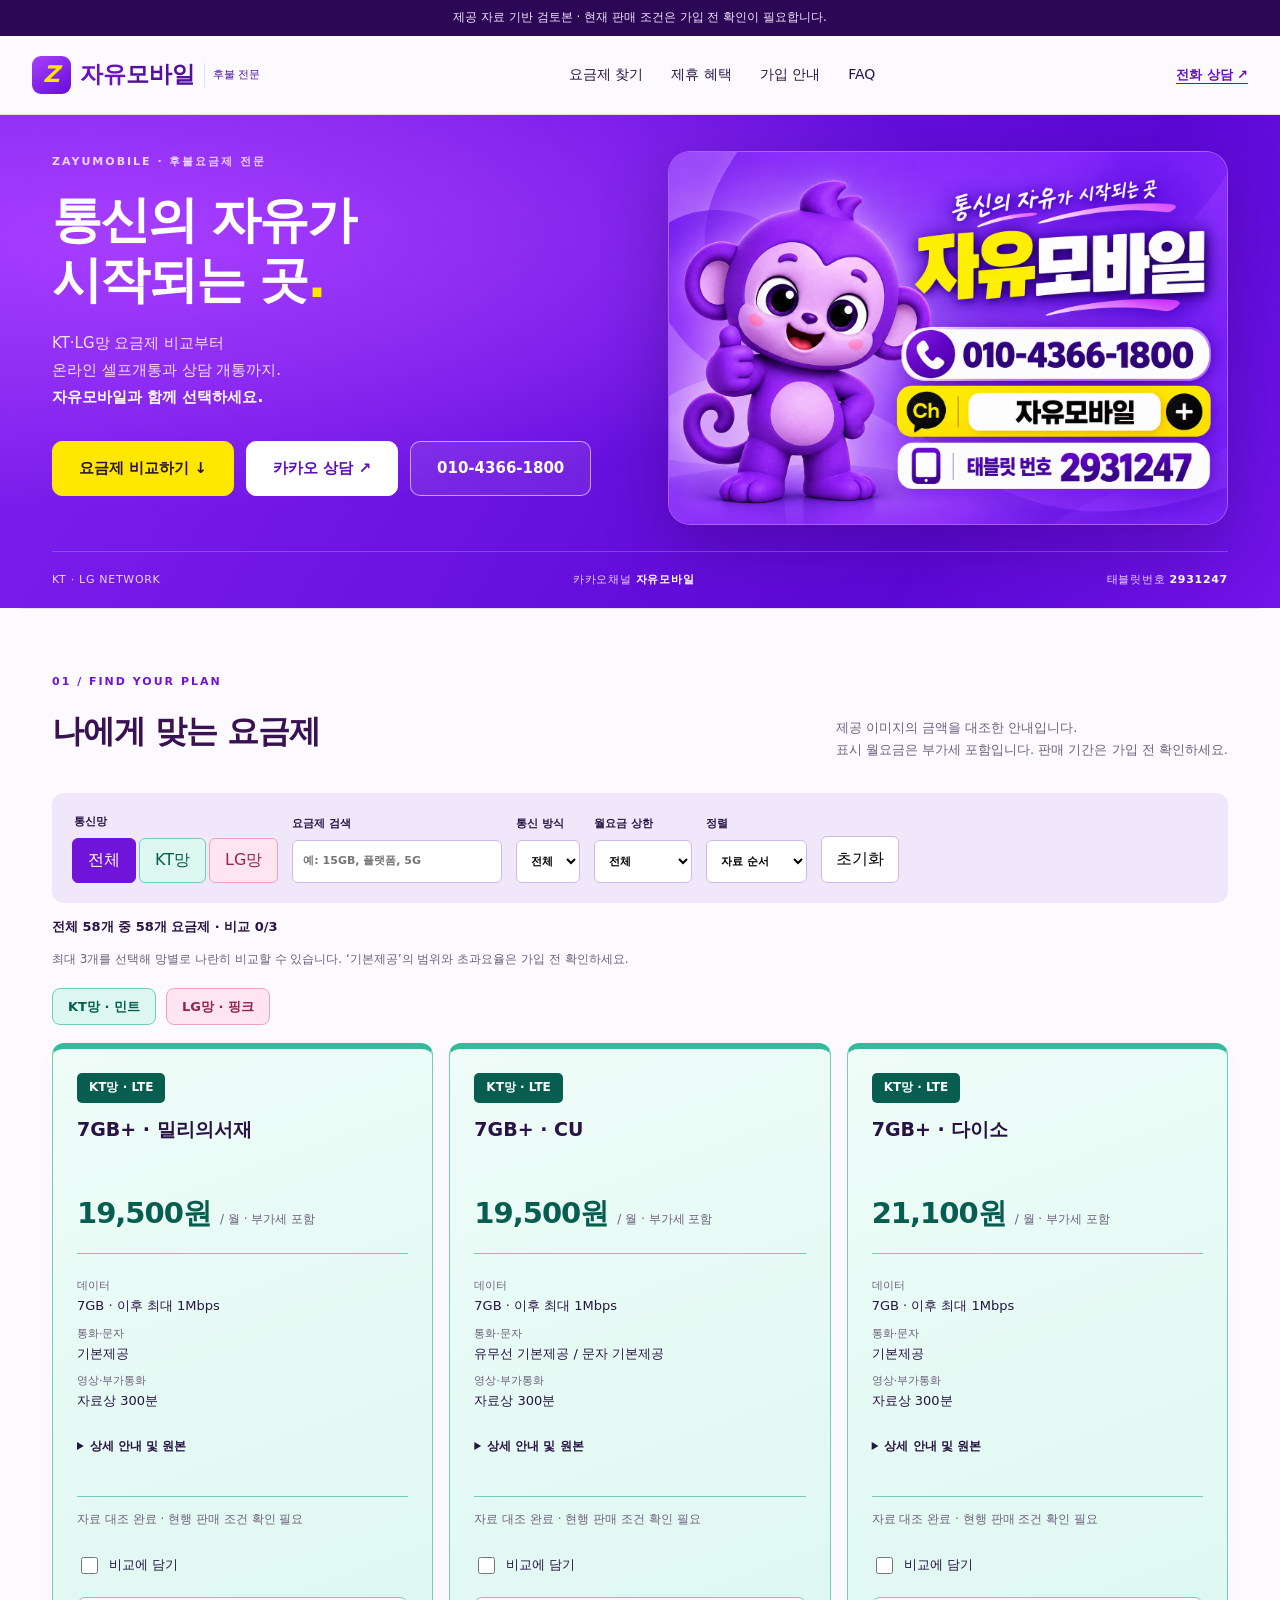
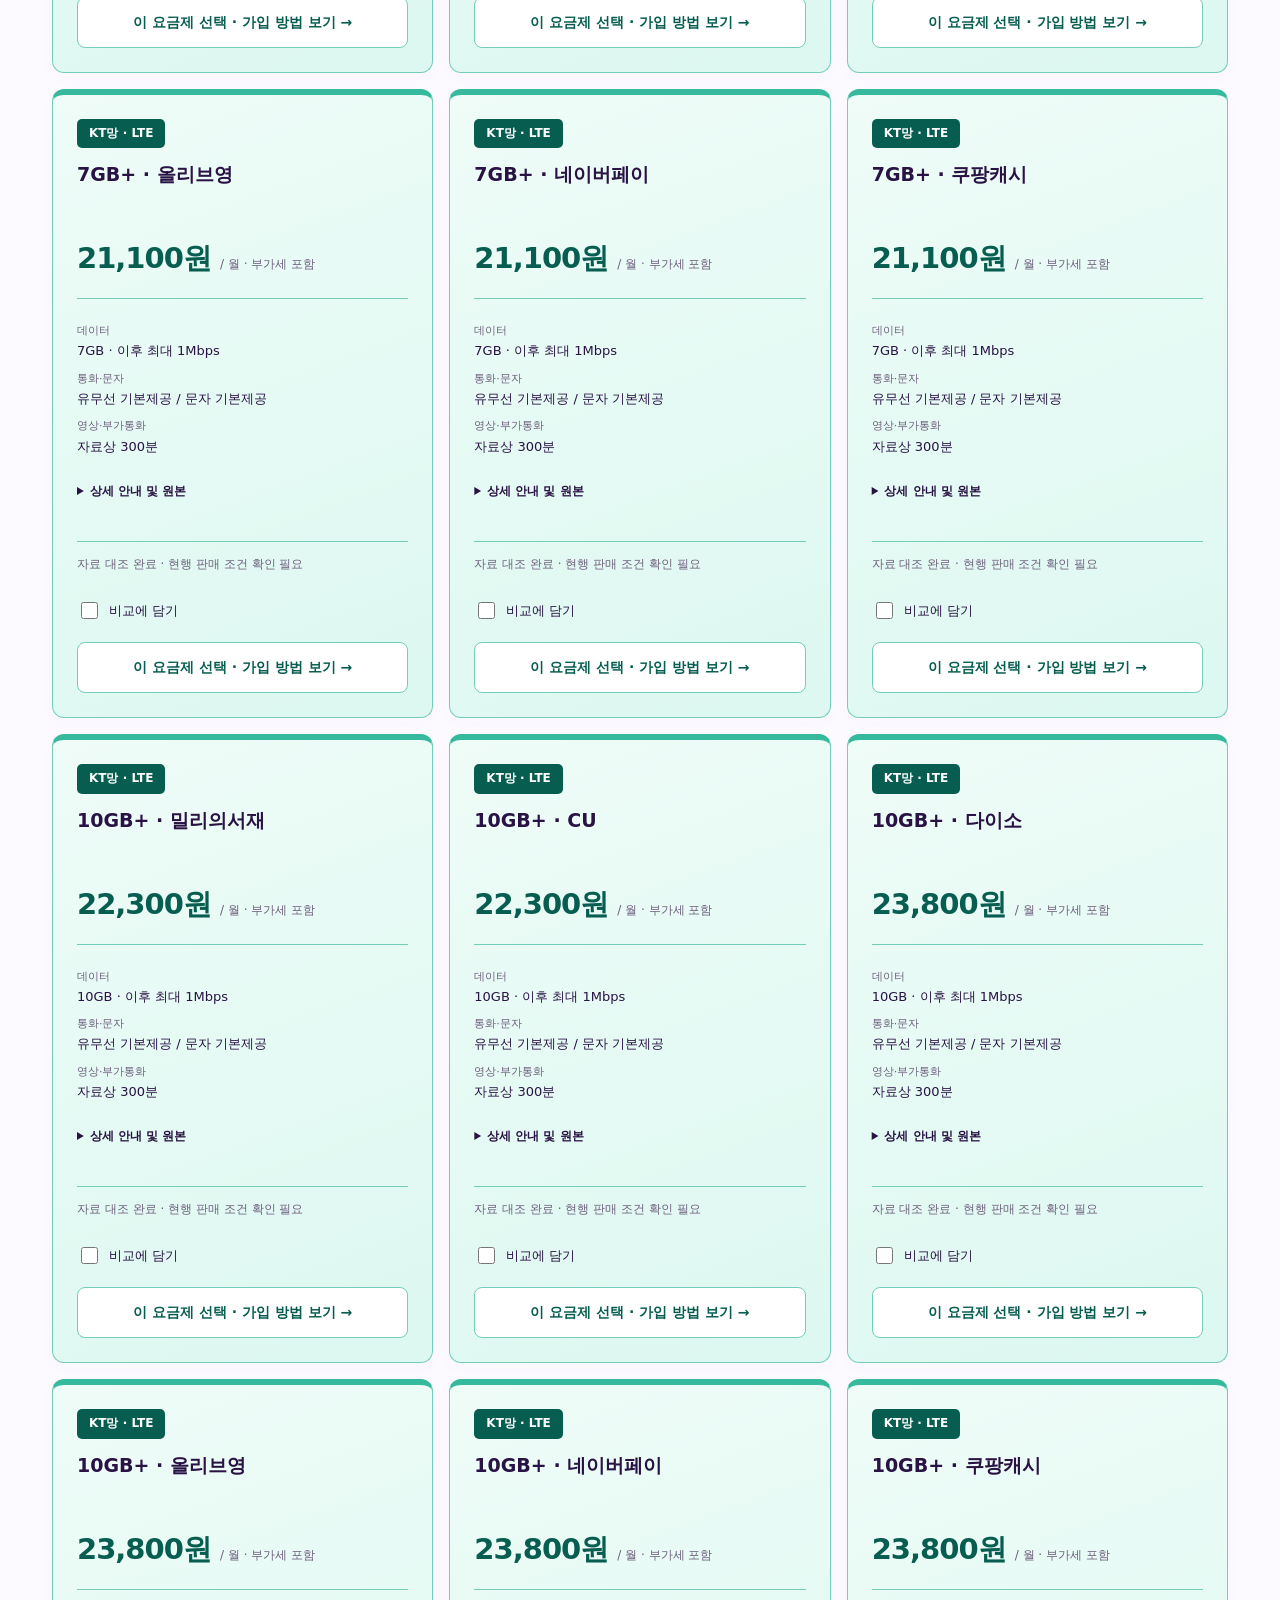
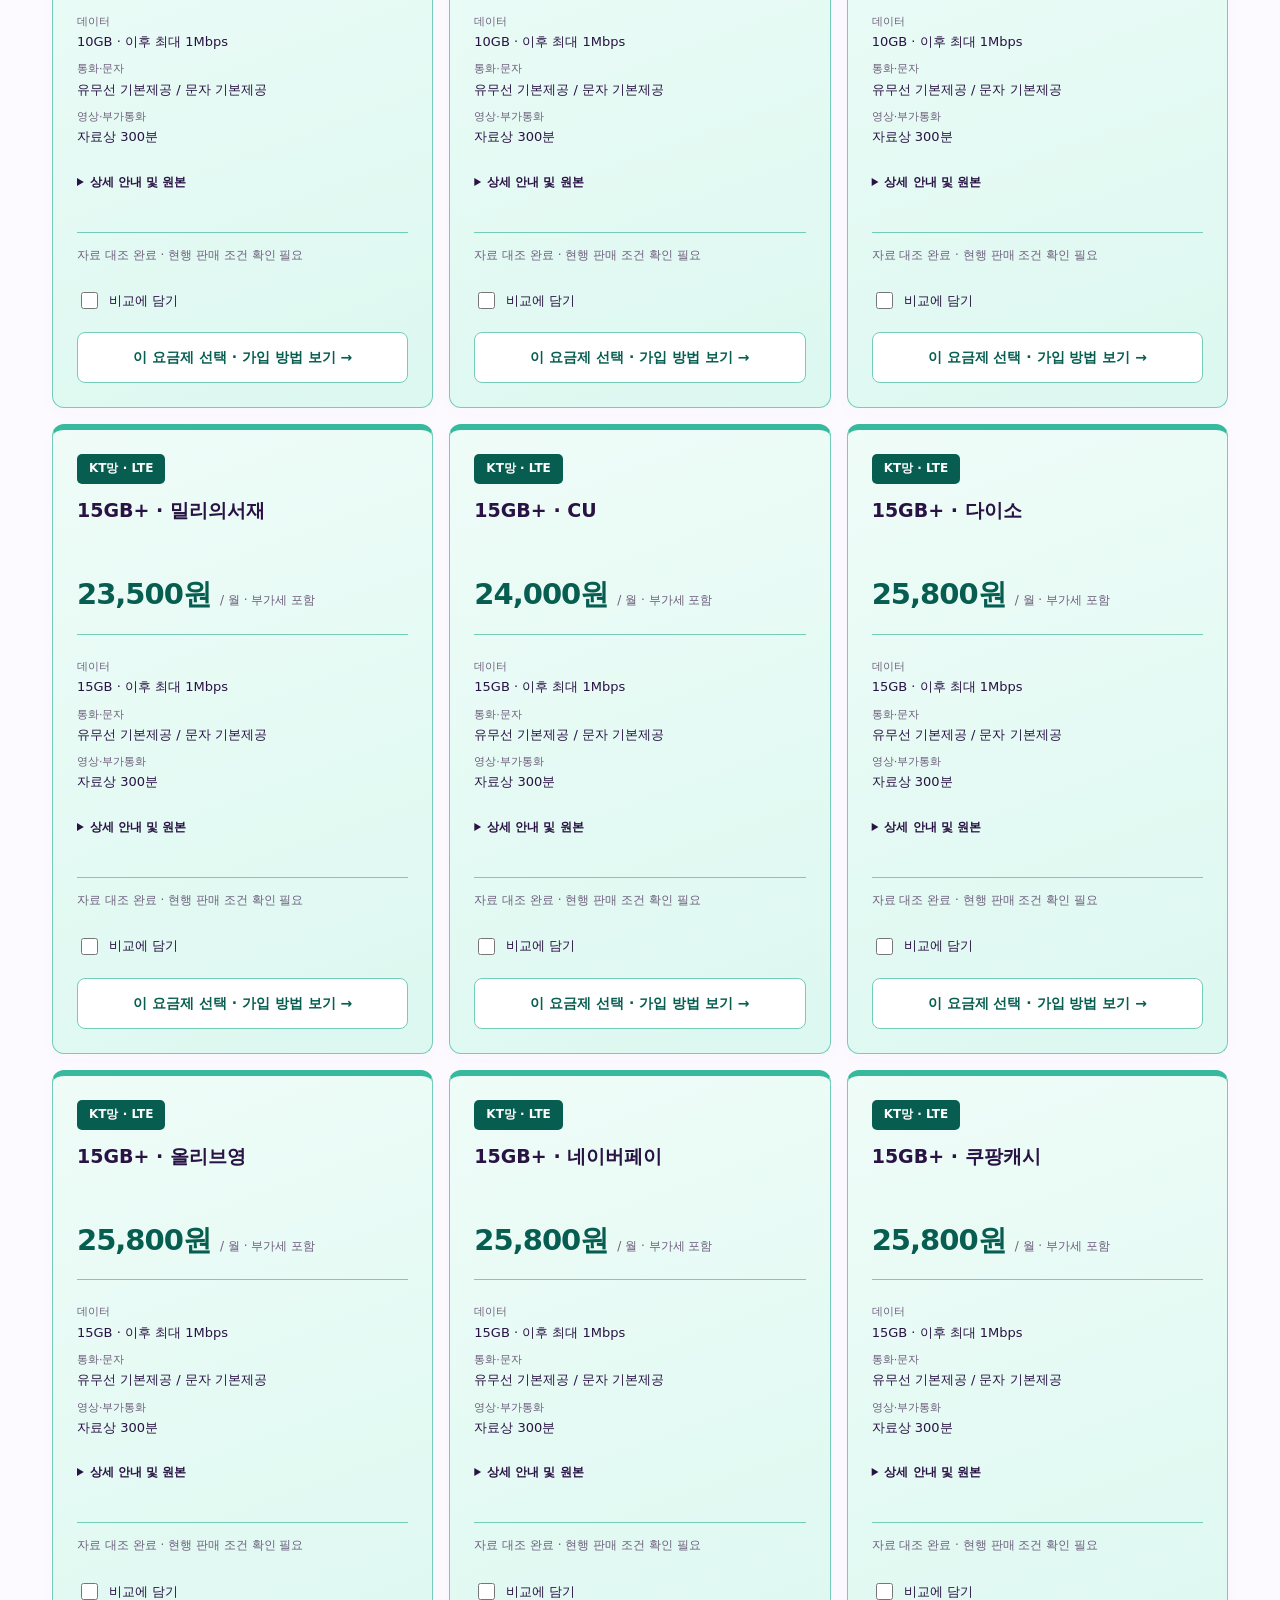
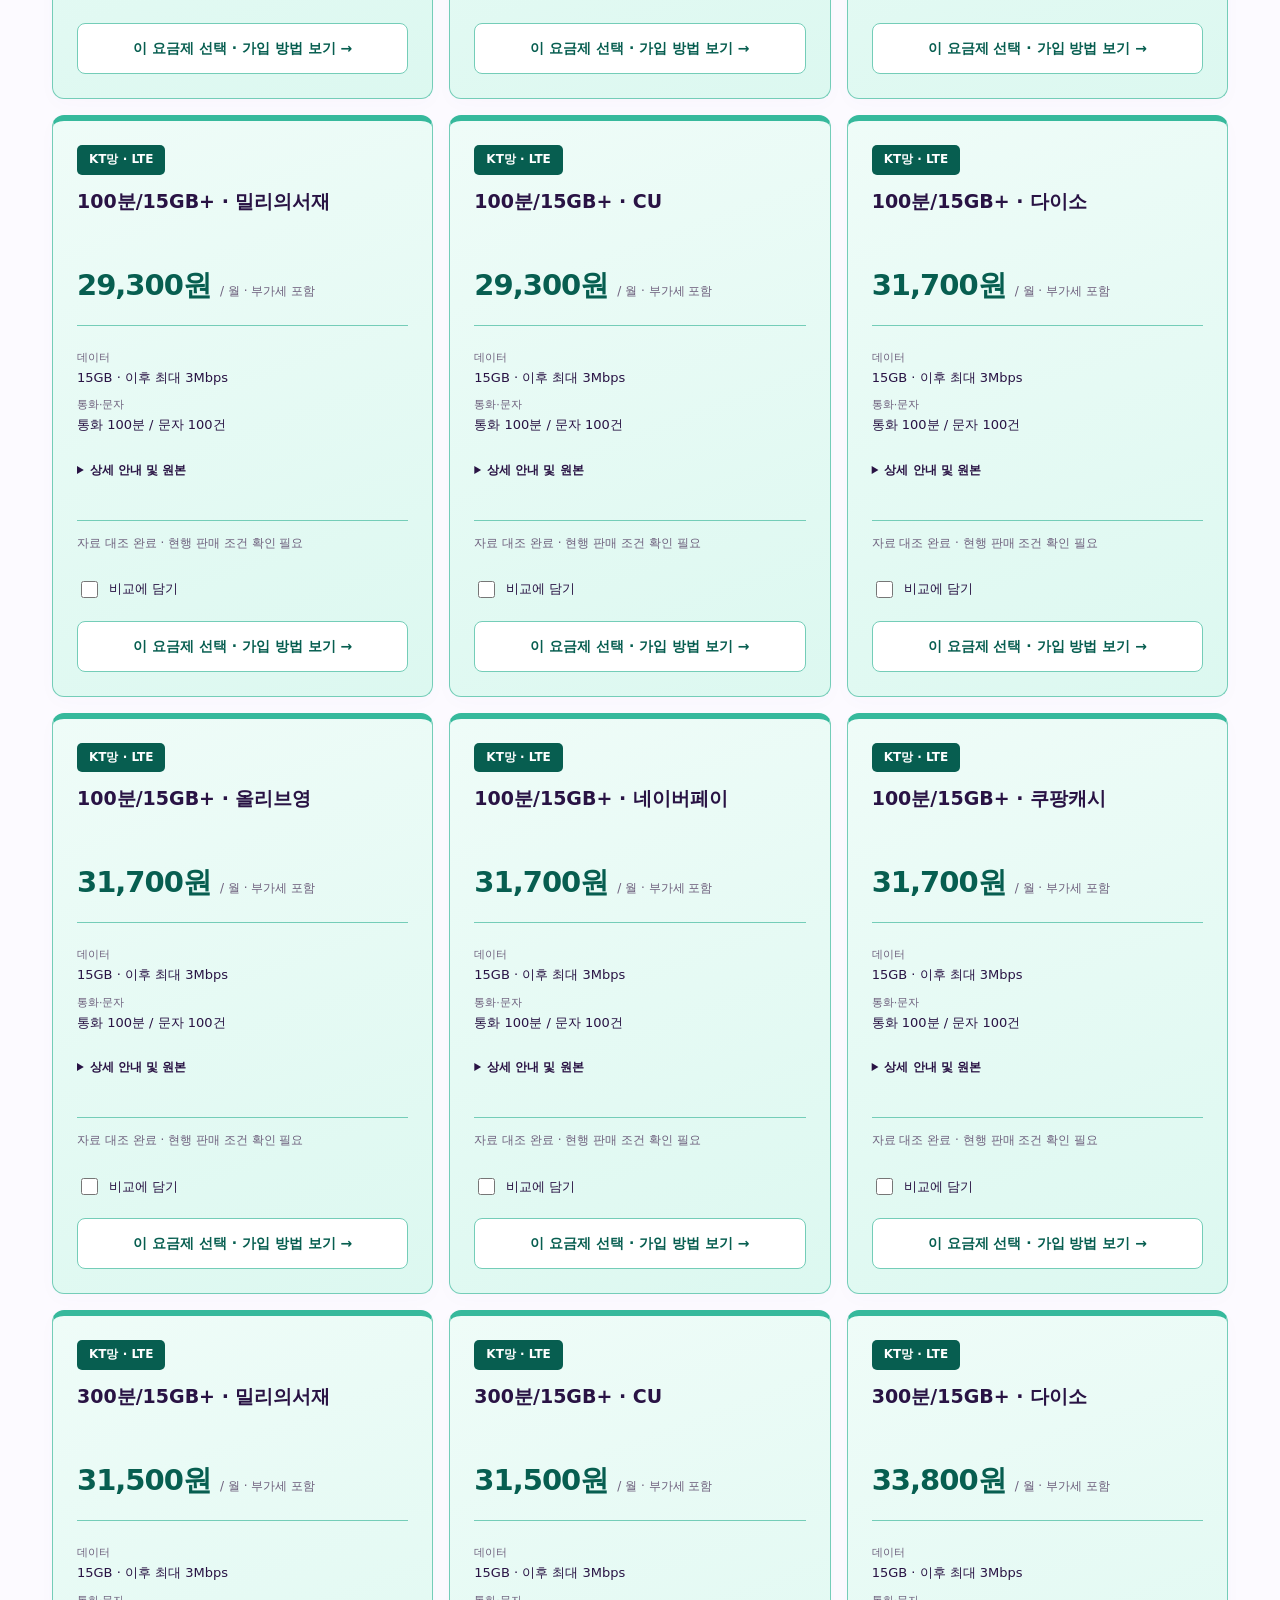
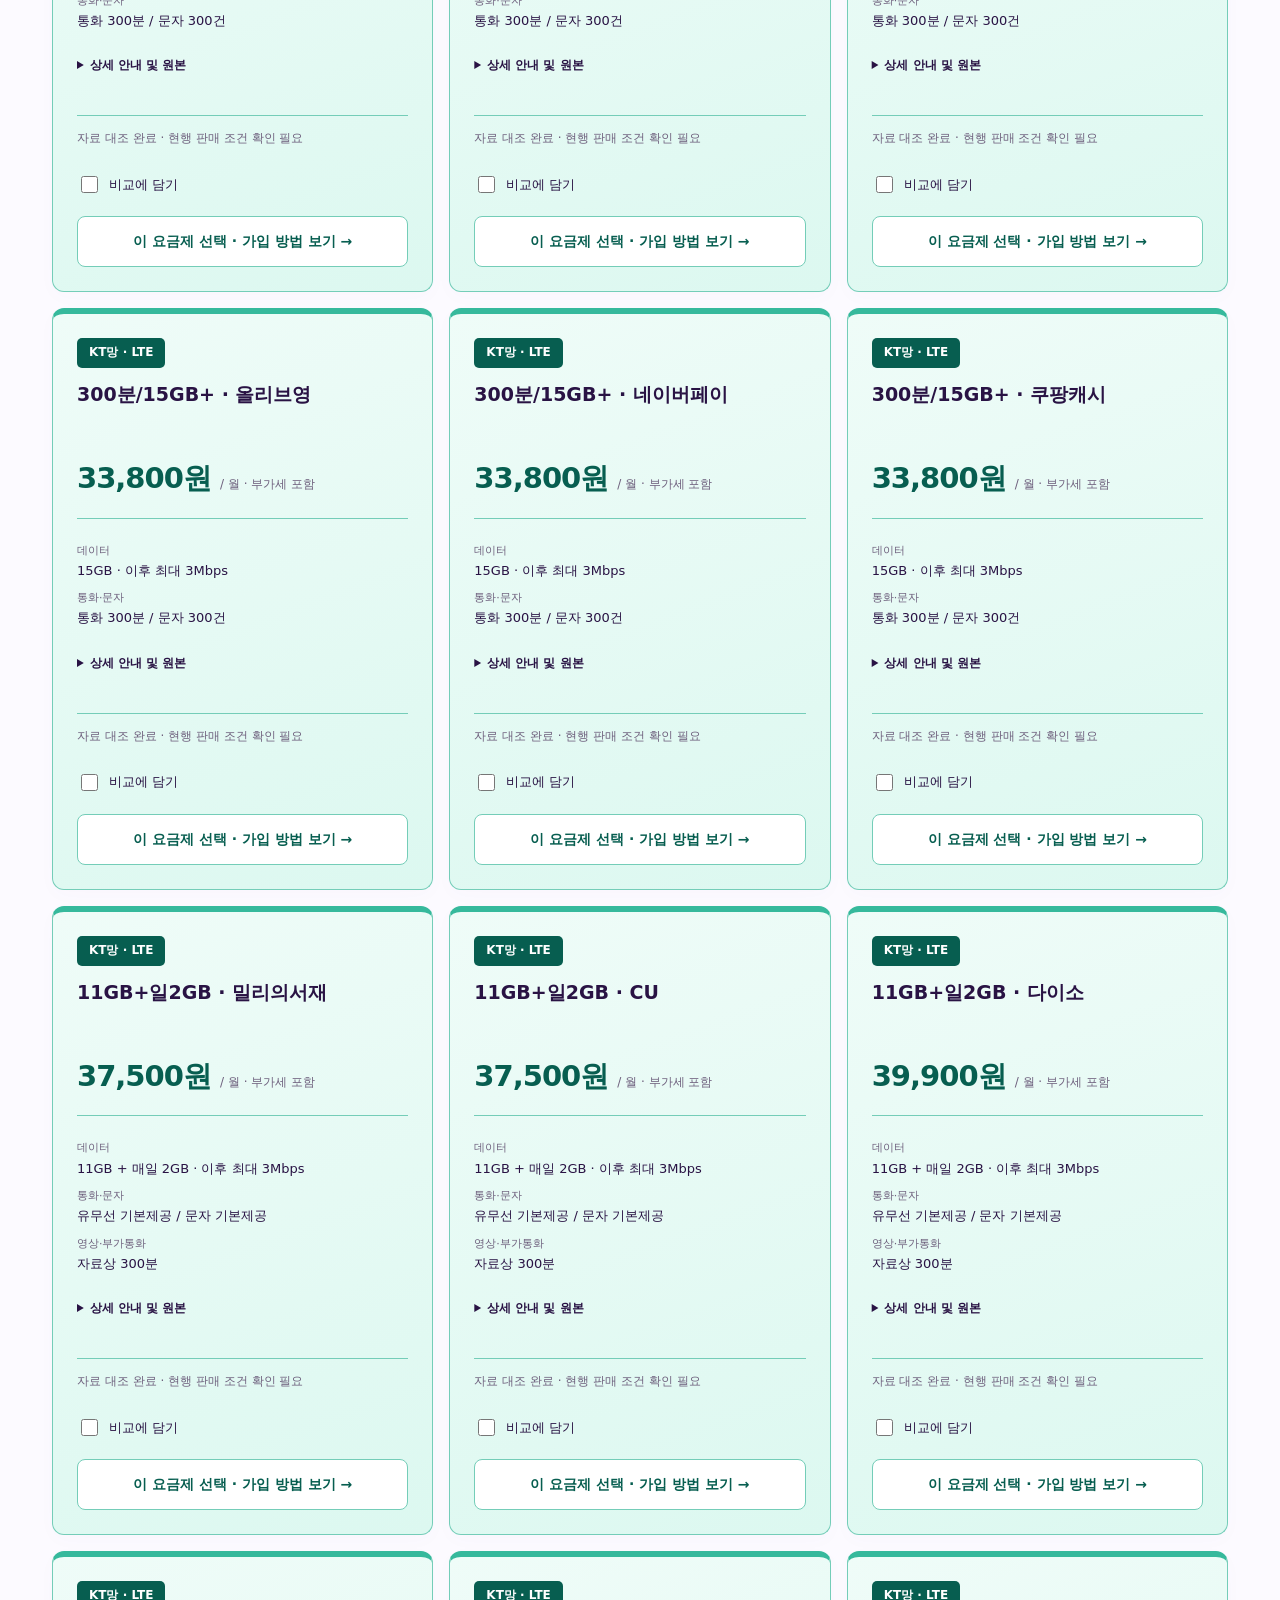
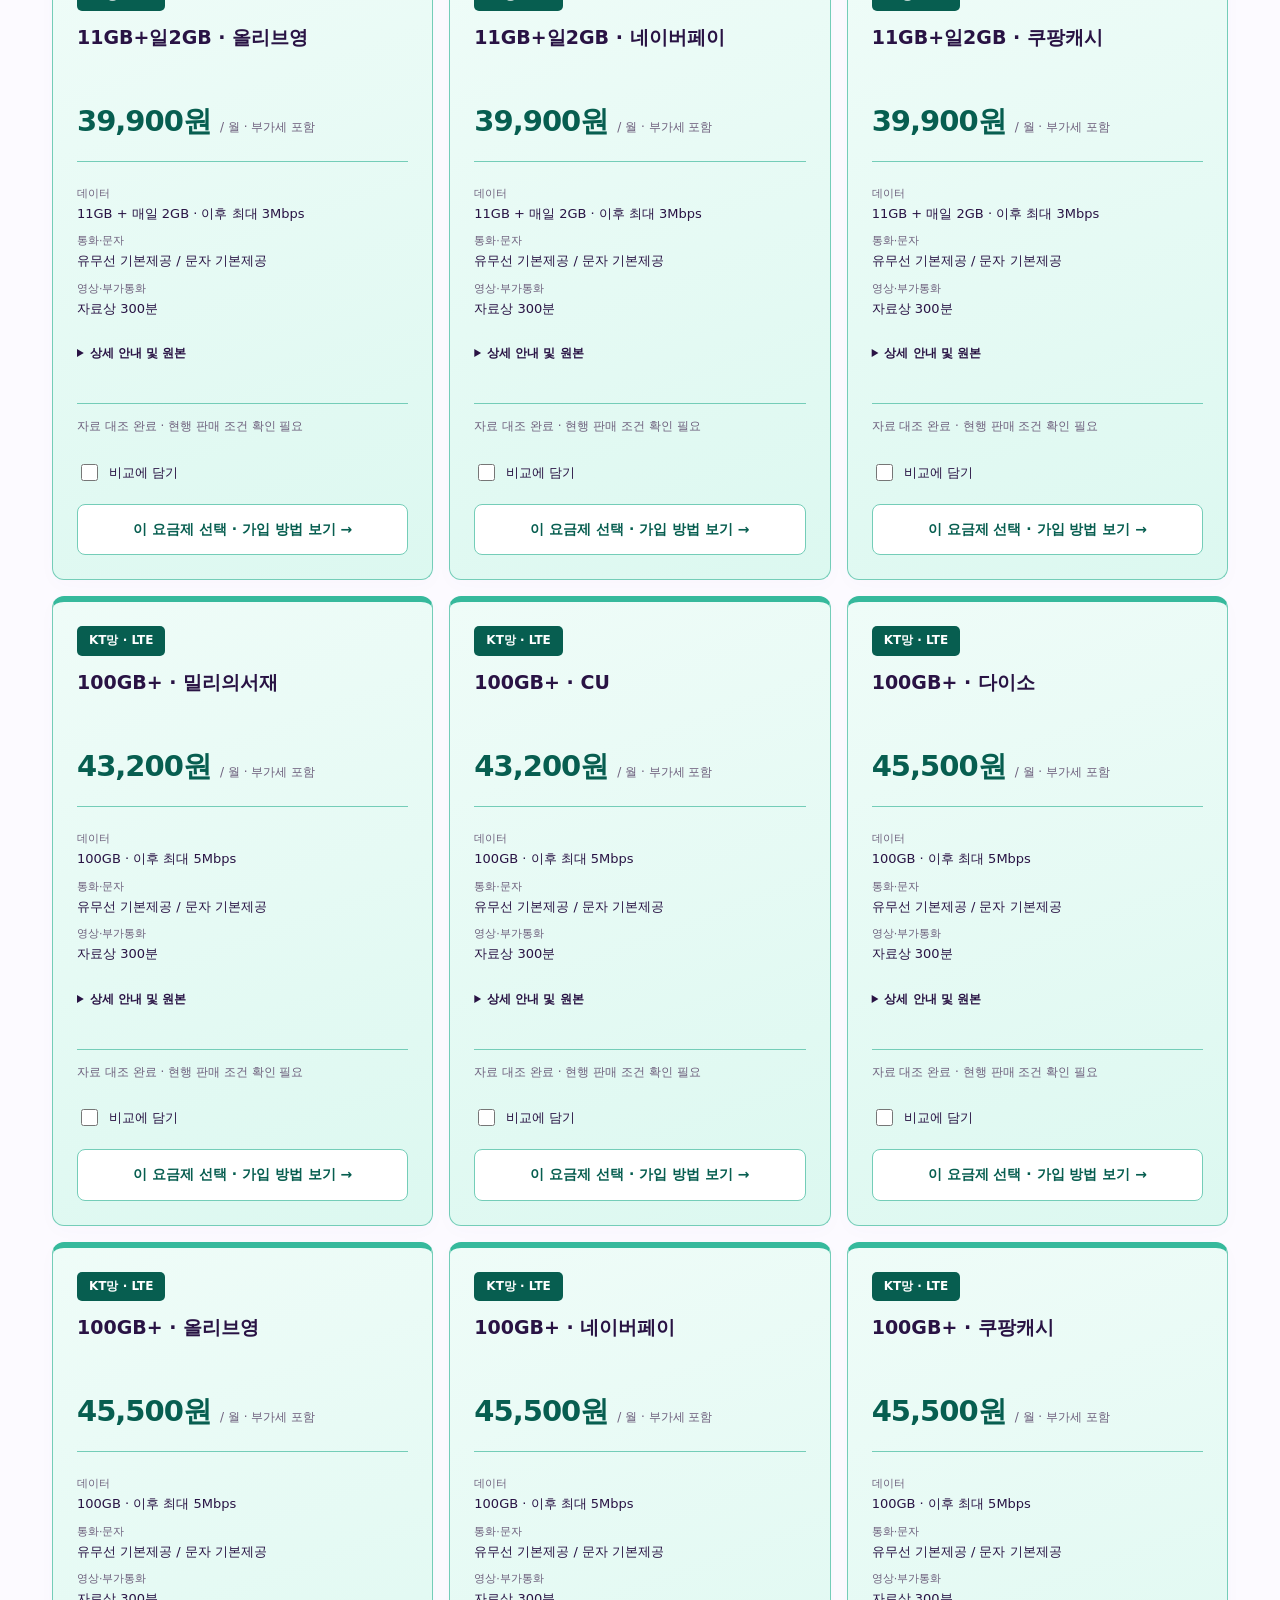
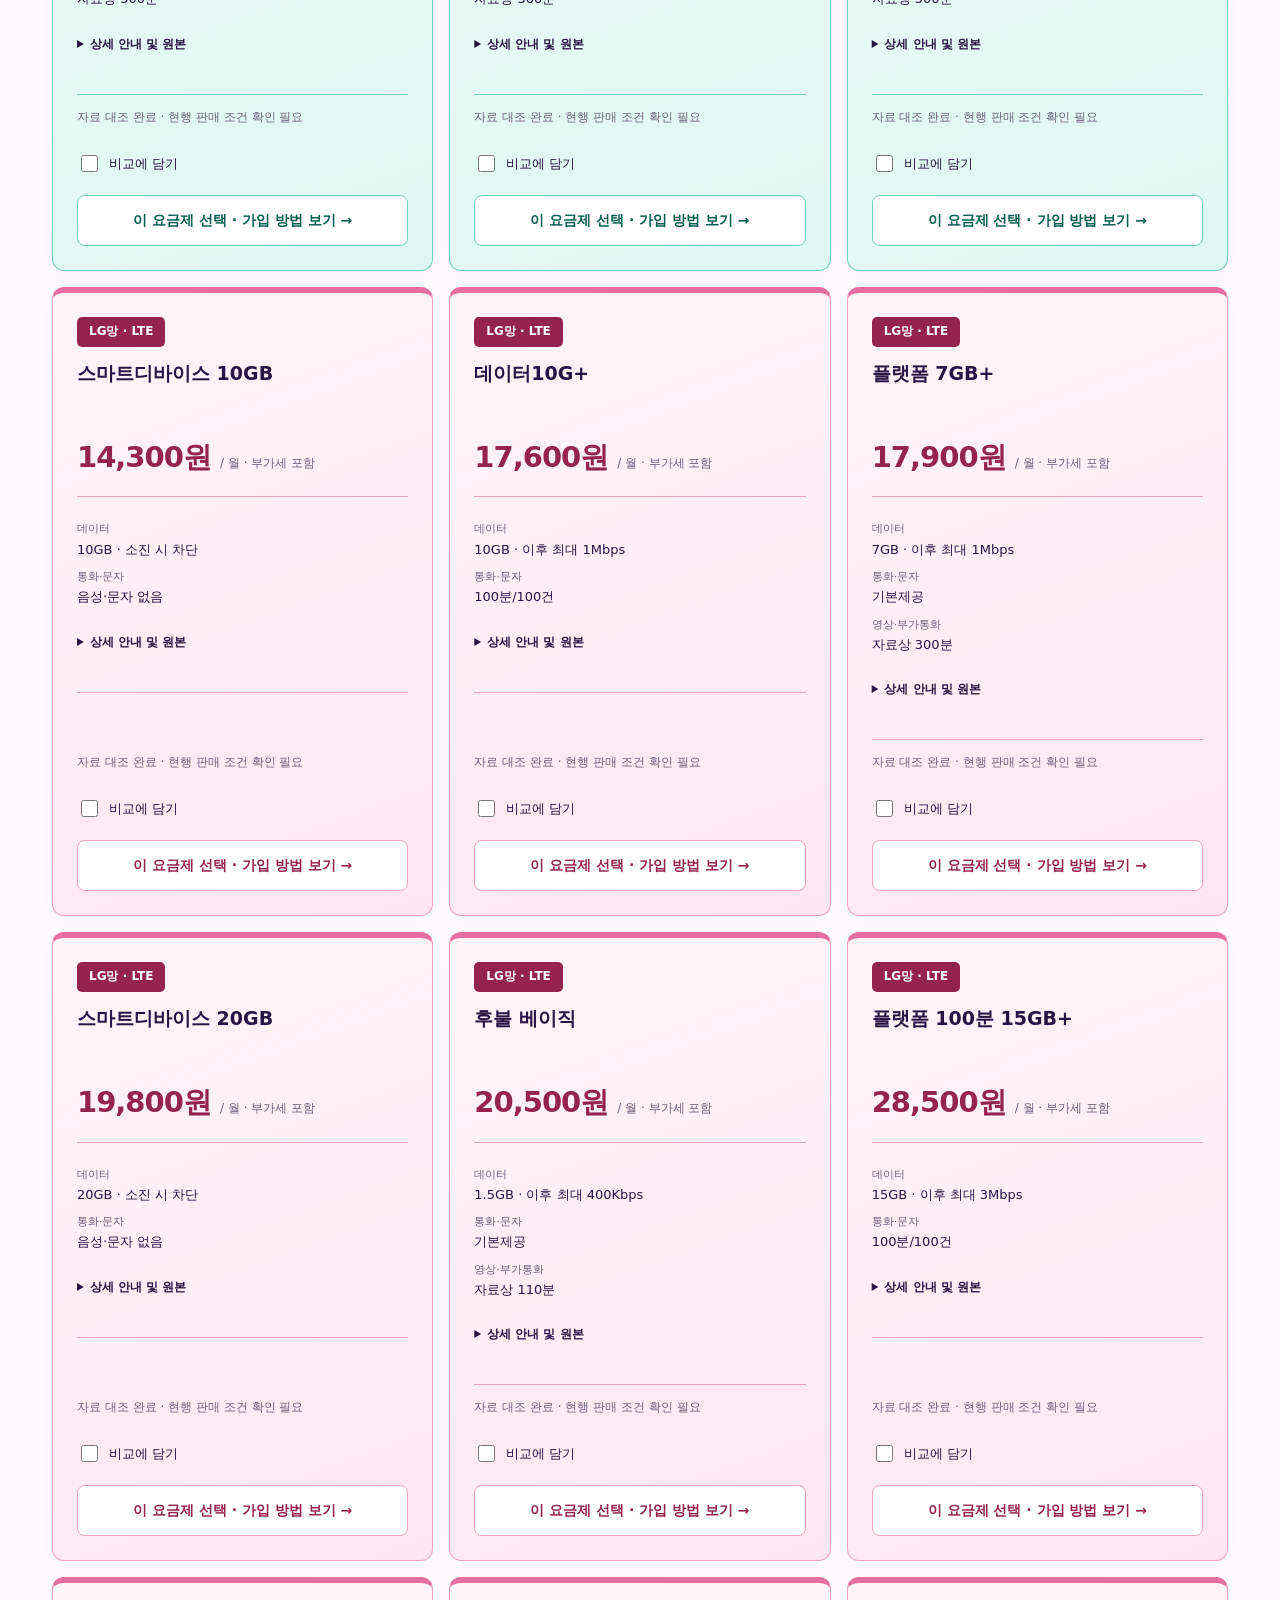
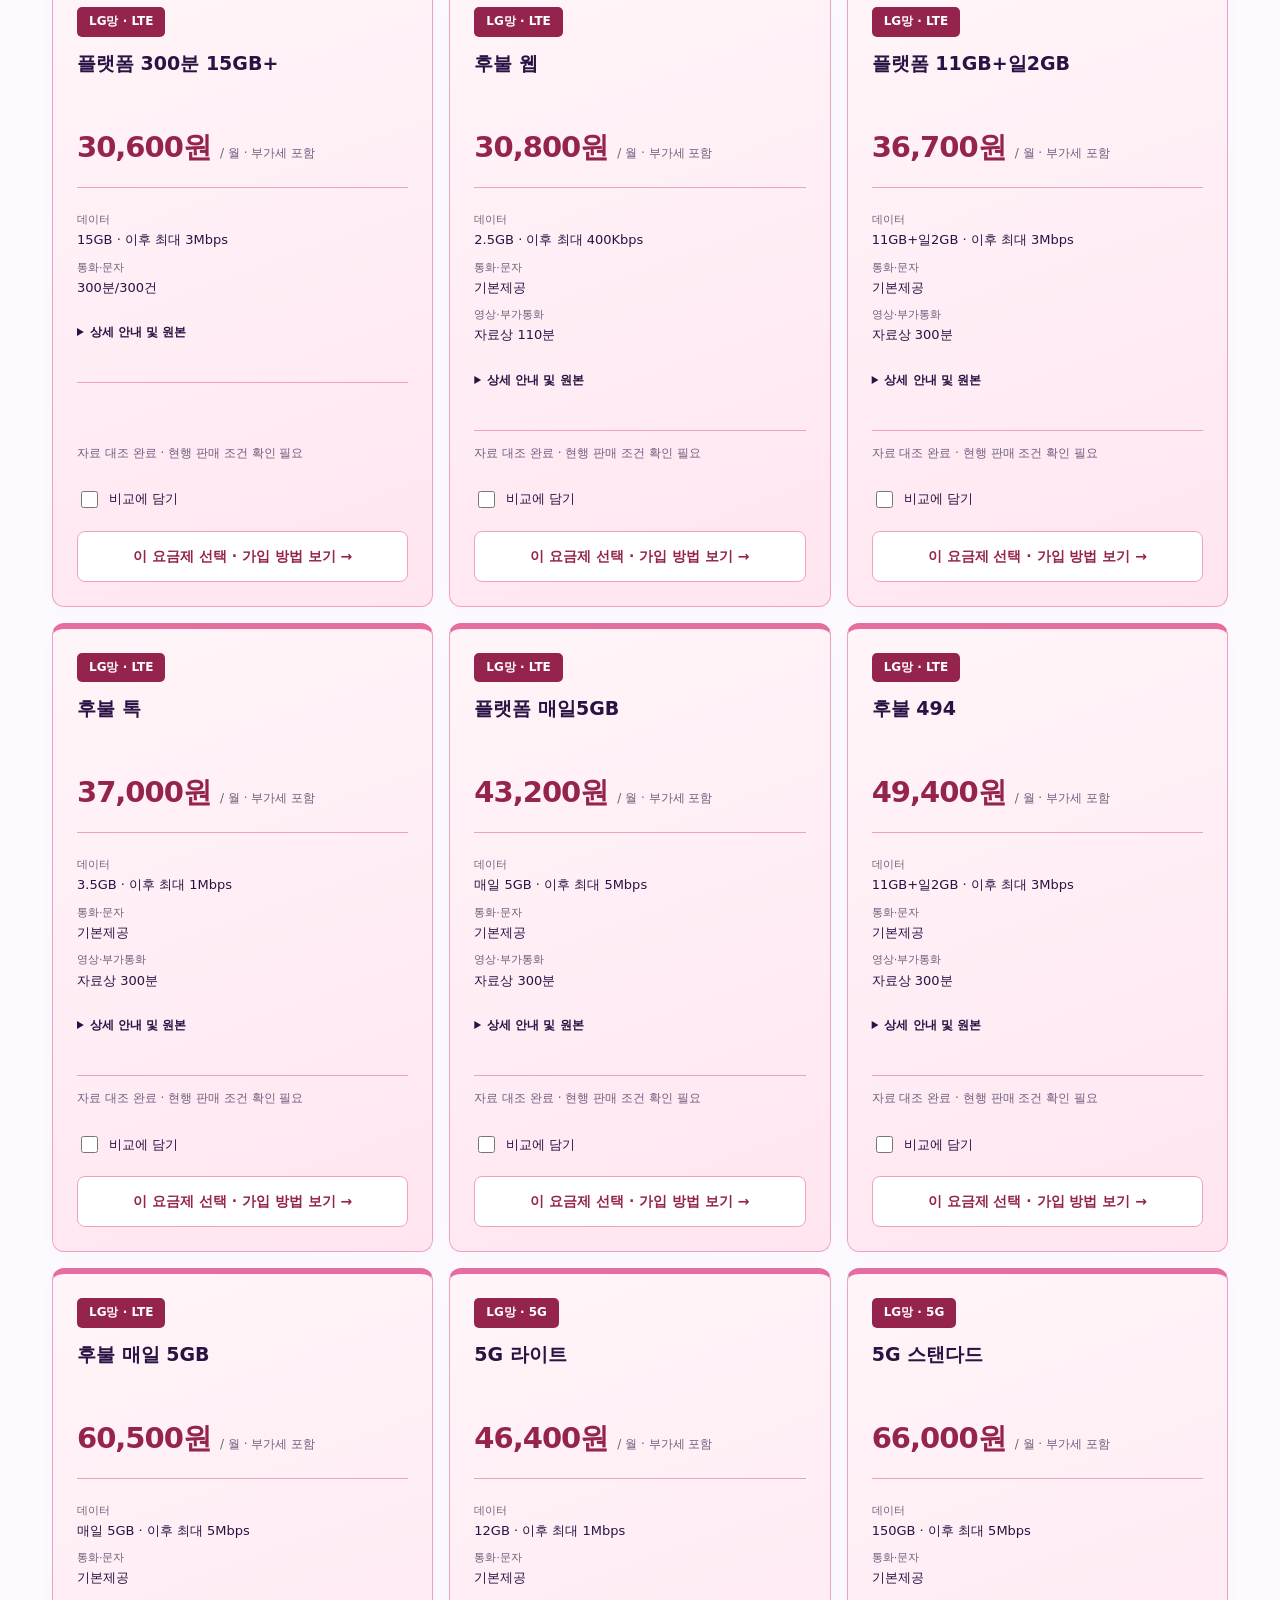
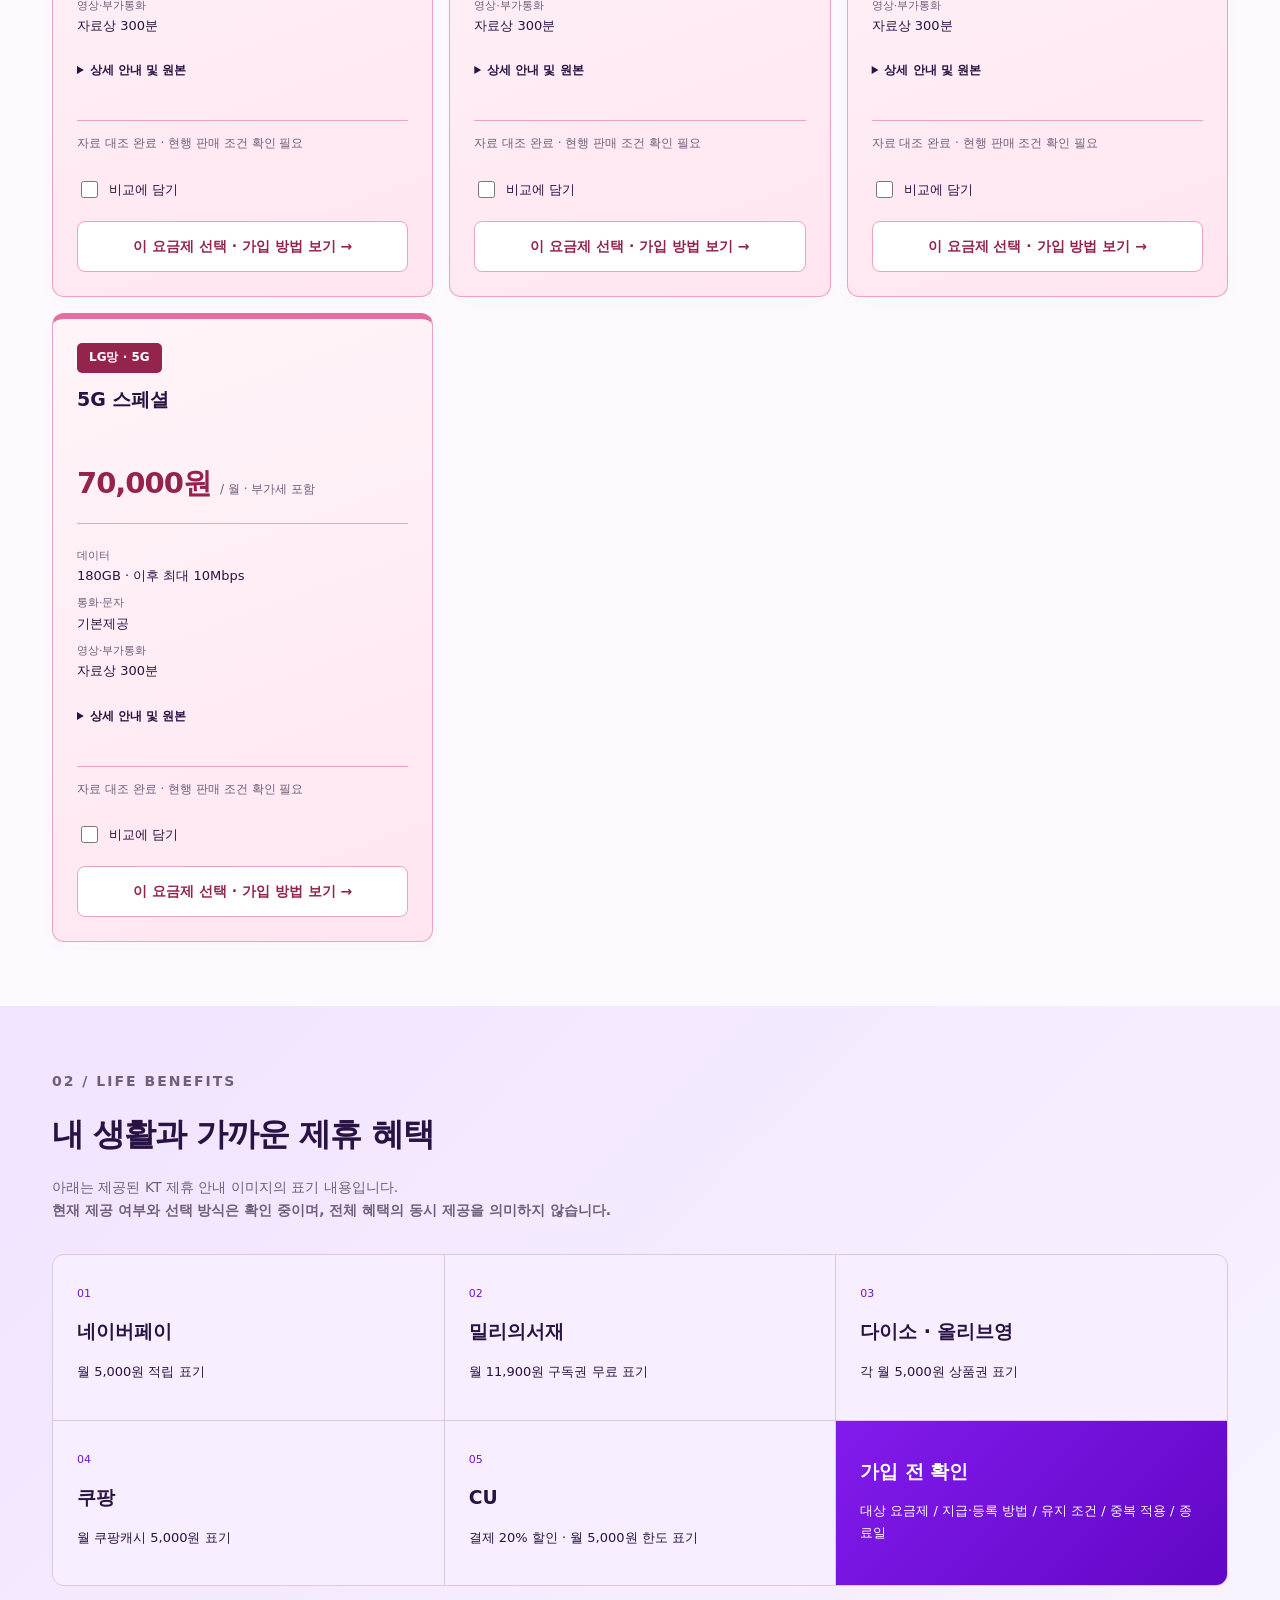
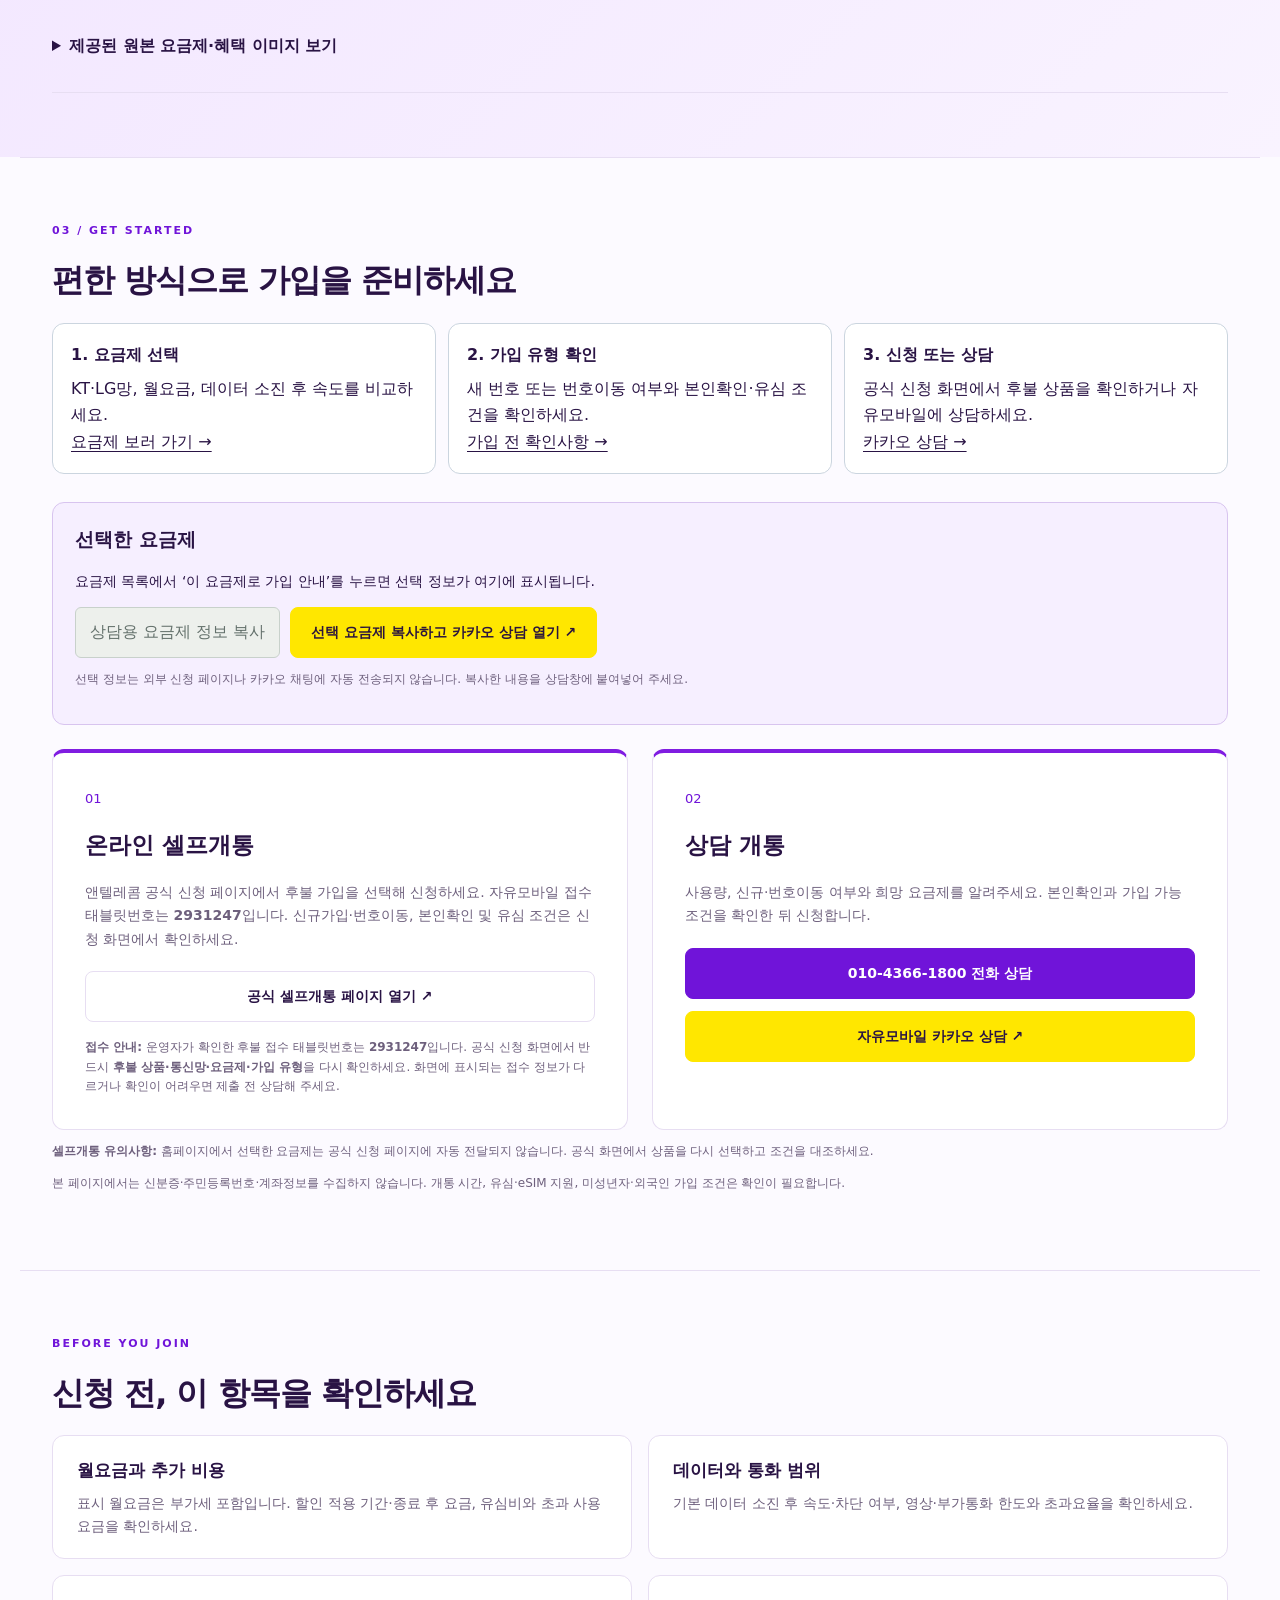
==== index.html @ b42568bc "Allow search engines to index the Zayumobile homepage" ====
<!doctype html>
<html lang="ko"><head><meta charset="utf-8"><meta name="viewport" content="width=device-width,initial-scale=1"><meta name="description" content="자유모바일 후불요금제 안내. KT·LG망 요금제를 비교하고 가입 전 조건을 확인하세요."><meta name="robots" content="index,follow"><title>자유모바일 | 후불요금제 비교</title><link rel="stylesheet" href="style.css?v=20261021-mobile7"><link rel="canonical" href="https://jokim223-tech.github.io/zayumobile-homepage/"><meta name="theme-color" content="#7014d9"><link rel="icon" type="image/svg+xml" href="assets/favicon.svg"><meta property="og:type" content="website"><meta property="og:locale" content="ko_KR"><meta property="og:site_name" content="자유모바일"><meta property="og:title" content="자유모바일 | KT·LG 후불요금제 비교"><meta property="og:description" content="KT·LG망 후불요금제를 비교하고 온라인 셀프개통 또는 카카오 상담으로 가입을 준비하세요. 월요금은 부가세 포함이며 최종 가입 조건은 확인이 필요합니다."><meta property="og:url" content="https://jokim223-tech.github.io/zayumobile-homepage/"><meta property="og:image" content="https://jokim223-tech.github.io/zayumobile-homepage/assets/zayumobile-brand-card.png"><meta property="og:image:alt" content="자유모바일 공식 명함과 상담 안내"><meta name="twitter:card" content="summary_large_image"></head>
<body><a class="skip" href="#plans">요금제 바로가기</a><div class="review">제공 자료 기반 검토본 · 현재 판매 조건은 가입 전 확인이 필요합니다.</div><header><a class="brand" href="#home"><span class="logo">Z</span><span><span class="brand-yellow">자유</span>모바일</span><span class="brand-sub">후불 전문</span></a><nav aria-label="주 메뉴"><a href="#plans">요금제 찾기</a><a href="#benefits">제휴 혜택</a><a href="#join">가입 안내</a><a href="#faq">FAQ</a></nav><a class="phone" href="tel:01043661800">전화 상담 ↗</a></header>
<main><section id="home" class="brand-hero"><div class="wrap"><div class="hero-intro"><div><p class="eyebrow">ZAYUMOBILE · 후불요금제 전문</p><h1>통신의 자유가<br>시작되는 곳<span>.</span></h1></div><p class="hero-copy">KT·LG망 요금제 비교부터<br>온라인 셀프개통과 상담 개통까지.<br><strong>자유모바일과 함께 선택하세요.</strong></p></div><figure class="brand-art"><img src="assets/zayumobile-brand-card.png" alt="자유모바일 공식 명함. 보라색 원숭이 캐릭터, 통신의 자유가 시작되는 곳. 상담 010-4366-1800, 카카오채널 자유모바일, 태블릿번호 2931247" width="1536" height="1024" fetchpriority="high"></figure><div class="hero-cta"><a class="button primary" href="#plans">요금제 비교하기 ↓</a><a class="button kakao" href="https://pf.kakao.com/_uWxamX/chat" target="_blank" rel="noopener noreferrer">카카오 상담 ↗</a><a class="button hero-call" href="tel:01043661800">010-4366-1800</a></div><div class="hero-foot"><span>KT · LG NETWORK</span><span>카카오채널 <b>자유모바일</b></span><span>태블릿번호 <b>2931247</b></span></div></div></section>
<section id="plans" class="section wrap"><div class="section-title"><div><p class="eyebrow">01 / FIND YOUR PLAN</p><h2>나에게 맞는 요금제</h2></div><p>제공 이미지의 금액을 대조한 안내입니다.<br>표시 월요금은 부가세 포함입니다. 판매 기간은 가입 전 확인하세요.</p></div><div class="toolbar"><fieldset><legend>통신망</legend><div class="tabs"><button data-network="all" aria-pressed="true">전체</button><button data-network="KT" aria-pressed="false">KT망</button><button data-network="LG" aria-pressed="false">LG망</button></div></fieldset><label>요금제 검색<input id="search" type="search" placeholder="예: 15GB, 플랫폼, 5G"></label><label>통신 방식<select id="generation"><option value="all">전체</option><option>LTE</option><option>5G</option></select></label><label>월요금 상한<select id="budget"><option value="999999">전체</option><option value="20000">2만원 이하</option><option value="30000">3만원 이하</option><option value="40000">4만원 이하</option></select></label><label>정렬<select id="sort"><option value="default">자료 순서</option><option value="asc">낮은 요금순</option><option value="desc">높은 요금순</option></select></label><button id="reset" class="plain">초기화</button></div><p id="count" aria-live="polite"></p><a id="compare-jump" class="button compare-jump" href="#comparison" hidden>선택 요금제 비교표 보기 ↓</a><p class="fine">최대 3개를 선택해 망별로 나란히 비교할 수 있습니다. ‘기본제공’의 범위와 초과요율은 가입 전 확인하세요.</p><div class="network-key" aria-label="통신망 색상 안내"><span class="key-kt">KT망 · 민트</span><span class="key-lg">LG망 · 핑크</span></div><noscript><p class="empty">요금제 검색과 비교에는 자바스크립트가 필요합니다. 브라우저 설정을 확인하거나 <a href="assets/kt-rates.jpg">KT 요금표</a>·<a href="assets/lg-rates.jpg">LG 요금표</a>를 확인한 뒤 <a href="tel:01043661800">010-4366-1800</a>으로 상담해 주세요.</p></noscript><div id="cards" class="cards"></div><section id="comparison" class="comparison" hidden><div class="section-title"><h3>선택 요금제 비교</h3><button id="clear-compare" class="plain">선택 해제</button></div><p class="comparison-hint">휴대폰에서는 표를 좌우로 밀어 KT·LG 요금제를 비교할 수 있습니다.</p><div id="compare-content" class="table-scroll" tabindex="0" role="region" aria-label="선택 요금제 비교표, 좌우로 스크롤 가능"></div><div class="comparison-next"><a class="button primary" href="#join">비교한 요금제로 가입 방법 확인 ↓</a><a class="button kakao" href="https://pf.kakao.com/_uWxamX/chat" target="_blank" rel="noopener noreferrer">카카오 상담 ↗</a></div><p class="fine">비교표 마지막 행의 ‘이 요금제로 가입 상담’을 누르면 해당 요금제가 가입 안내에 자동 선택됩니다. 카카오톡에는 복사 후 붙여넣어 주세요.</p></section></section>
<section id="benefits" class="benefits"><div class="wrap section"><p class="eyebrow">02 / LIFE BENEFITS</p><h2>내 생활과 가까운 제휴 혜택</h2><p>아래는 제공된 KT 제휴 안내 이미지의 표기 내용입니다.<br><strong>현재 제공 여부와 선택 방식은 확인 중이며, 전체 혜택의 동시 제공을 의미하지 않습니다.</strong></p><div class="benefit-grid"><article><span>01</span><h3>네이버페이</h3><p>월 5,000원 적립 표기</p></article><article><span>02</span><h3>밀리의서재</h3><p>월 11,900원 구독권 무료 표기</p></article><article><span>03</span><h3>다이소 · 올리브영</h3><p>각 월 5,000원 상품권 표기</p></article><article><span>04</span><h3>쿠팡</h3><p>월 쿠팡캐시 5,000원 표기</p></article><article><span>05</span><h3>CU</h3><p>결제 20% 할인 · 월 5,000원 한도 표기</p></article><article class="benefit-note"><h3>가입 전 확인</h3><p>대상 요금제 / 지급·등록 방법 / 유지 조건 / 중복 적용 / 종료일</p></article></div><details><summary>제공된 원본 요금제·혜택 이미지 보기</summary><div class="source-links"><a href="assets/kt-rates.jpg" target="_blank" rel="noopener">KT 요금표 ↗</a><a href="assets/lg-rates.jpg" target="_blank" rel="noopener">LG 요금표 ↗</a><a href="assets/kt-benefits.jpg" target="_blank" rel="noopener">KT 제휴 혜택표 ↗</a></div></details></div></section>
<section id="join" class="section wrap"><p class="eyebrow">03 / GET STARTED</p><h2>편한 방식으로 가입을 준비하세요</h2><div class="join-steps" aria-label="후불 가입 준비 순서" style="display:grid;grid-template-columns:repeat(auto-fit,minmax(205px,1fr));gap:12px;margin:20px 0 28px"><div style="padding:18px;border:1px solid #cbd5df;border-radius:12px;background:#fff"><strong>1. 요금제 선택</strong><p style="margin:8px 0 0">KT·LG망, 월요금, 데이터 소진 후 속도를 비교하세요.</p><a href="#plans">요금제 보러 가기 →</a></div><div style="padding:18px;border:1px solid #cbd5df;border-radius:12px;background:#fff"><strong>2. 가입 유형 확인</strong><p style="margin:8px 0 0">새 번호 또는 번호이동 여부와 본인확인·유심 조건을 확인하세요.</p><a href="#before-join">가입 전 확인사항 →</a></div><div style="padding:18px;border:1px solid #cbd5df;border-radius:12px;background:#fff"><strong>3. 신청 또는 상담</strong><p style="margin:8px 0 0">공식 신청 화면에서 후불 상품을 확인하거나 자유모바일에 상담하세요.</p><a href="https://pf.kakao.com/_uWxamX/chat" target="_blank" rel="noopener noreferrer">카카오 상담 →</a></div></div><div id="selected-plan" class="selected-plan" aria-live="polite"><h3>선택한 요금제</h3><p id="selected-plan-text">요금제 목록에서 ‘이 요금제로 가입 안내’를 누르면 선택 정보가 여기에 표시됩니다.</p><div class="selection-actions"><button id="copy-plan" class="plain" type="button" disabled>상담용 요금제 정보 복사</button><a class="button kakao" id="selected-kakao-link" href="https://pf.kakao.com/_uWxamX/chat" target="_blank" rel="noopener noreferrer">선택 요금제 복사하고 카카오 상담 열기 ↗</a><button id="clear-plan" class="plain" type="button" hidden>선택 해제</button></div><p class="fine">선택 정보는 외부 신청 페이지나 카카오 채팅에 자동 전송되지 않습니다. 복사한 내용을 상담창에 붙여넣어 주세요.</p></div><div class="join-grid"><article><span class="number">01</span><h3>온라인 셀프개통</h3><p>앤텔레콤 공식 신청 페이지에서 후불 가입을 선택해 신청하세요. 자유모바일 접수 태블릿번호는 <strong>2931247</strong>입니다. 신규가입·번호이동, 본인확인 및 유심 조건은 신청 화면에서 확인하세요.</p><a class="button" id="self-link" href="https://www.n-telecom.co.kr/zinrimobile/view/open/selfopen_explain.aspx" target="_blank" rel="noopener noreferrer">온라인 셀프개통 ↗</a><small><strong>접수 안내:</strong> 운영자가 확인한 후불 접수 태블릿번호는 <strong>2931247</strong>입니다. 공식 신청 화면에서 반드시 <strong>후불 상품·통신망·요금제·가입 유형</strong>을 다시 확인하세요. 화면에 표시되는 접수 정보가 다르거나 확인이 어려우면 제출 전 상담해 주세요.</small></article><article><span class="number">02</span><h3>상담 개통</h3><p>사용량, 신규·번호이동 여부와 희망 요금제를 알려주세요. 본인확인과 가입 가능 조건을 확인한 뒤 신청합니다.</p><a class="button primary" href="tel:01043661800">010-4366-1800 전화 상담</a><a class="button kakao" id="kakao-link" href="https://pf.kakao.com/_uWxamX/chat" target="_blank" rel="noopener noreferrer">자유모바일 카카오 상담 ↗</a></article></div><p class="fine"><strong>셀프개통 유의사항:</strong> 홈페이지에서 선택한 요금제는 공식 신청 페이지에 자동 전달되지 않습니다. 공식 화면에서 상품을 다시 선택하고 조건을 대조하세요.</p><p class="fine">본 페이지에서는 신분증·주민등록번호·계좌정보를 수집하지 않습니다. 개통 시간, 유심·eSIM 지원, 미성년자·외국인 가입 조건은 확인이 필요합니다.</p></section>
<section id="before-join" class="section wrap before-join"><p class="eyebrow">BEFORE YOU JOIN</p><h2>신청 전, 이 항목을 확인하세요</h2><div class="check-grid"><article><h3>월요금과 추가 비용</h3><p>표시 월요금은 부가세 포함입니다. 할인 적용 기간·종료 후 요금, 유심비와 초과 사용 요금을 확인하세요.</p></article><article><h3>데이터와 통화 범위</h3><p>기본 데이터 소진 후 속도·차단 여부, 영상·부가통화 한도와 초과요율을 확인하세요.</p></article><article><h3>제휴 혜택 조건</h3><p>대상 요금제, 혜택 선택 방식, 등록·지급 시점과 유지 조건·종료일을 확인하세요.</p></article><article><h3>가입·번호이동 조건</h3><p>가입 유형, 본인확인 방법, 단말·유심 지원 여부와 실제 개통 가능 시간을 확인하세요.</p></article></div><p class="fine">일부 항목은 제공 자료만으로 확정할 수 없어 확인 중입니다. 신청 화면의 최신 조건과 상담 내용을 확인한 뒤 진행하세요.</p></section><section id="faq" class="section wrap faq"><div><p class="eyebrow">04 / QUESTIONS</p><h2>가입 전,<br>궁금한 것들.</h2></div><div><details><summary>쓰던 번호를 유지할 수 있나요?</summary><p>번호이동을 검토할 수 있습니다. 해당 상품의 번호이동 지원 여부, 기존 회선 상태와 신청 조건을 확인해야 합니다.</p></details><details><summary>표시된 금액으로 계속 사용할 수 있나요?</summary><p>표시 월요금은 부가세 포함입니다. 할인 기간과 종료 후 요금, 부가서비스·초과 사용 요금은 가입 전 확인하세요.</p></details><details><summary>데이터를 다 쓰면 어떻게 되나요?</summary><p>LG망은 자료에 표기된 소진 후 최대 속도 또는 차단 여부를 표시했습니다. KT 7GB+·10GB+·15GB+ 기본통화형은 소진 후 최대 1Mbps, 100분/15GB+·300분/15GB+와 11GB+매일 2GB는 최대 3Mbps, 100GB+는 최대 5Mbps입니다. 추가 데이터 프로모션의 적용 대상·기간은 가입 전 확인하세요.</p></details><details><summary>제휴 혜택을 모두 받을 수 있나요?</summary><p>동시 제공으로 확정할 수 없습니다. 선택 가능한 혜택, 지급 대상·방법·기간과 요금제별 적용 조건을 확인해야 합니다.</p></details><details><summary>지금 바로 셀프개통할 수 있나요?</summary><p>연결된 앤텔레콤 공식 신청 페이지에서 후불 가입을 선택할 수 있으며, 운영자가 확인한 접수 태블릿번호는 2931247입니다. 원하는 상품과 가입 유형, 본인확인·최종 가입 조건을 확인한 뒤 진행하세요.</p></details><details><summary>통화 기본제공이면 모든 전화가 포함되나요?</summary><p>기본제공과 영상·부가통화 한도는 구분해야 합니다. 자료에서 확인한 별도 제공량은 요금제 상세에 표시하며, 대상 번호와 초과요율은 가입 전 확인하세요.</p></details></div></section></main><footer class="wrap"><div class="footer-brand-note">통신의 자유가 시작되는 곳</div><a class="brand" href="#home">자유모바일</a><p>후불요금제 전문 안내 · 상담 <a href="tel:01043661800">010-4366-1800</a><br>카카오채널 자유모바일 · 태블릿번호 <strong>2931247</strong></p><p class="fine business-info">운영 사업자: 진리엔터 · 대표자: 김종오<br>사업자등록번호: 520-10-03363<br>사업장 주소: 경기도 성남시 수정구 성남대로 1306</p><p class="fine">자료 대조일 2026.10.21 · 현재 판매 조건 확정일을 의미하지 않습니다.<br><a href="terms.html">홈페이지 이용약관(검토본)</a> · <a href="privacy.html">개인정보 처리방침(검토본)</a><br>두 문서는 실제 운영 절차 확인 후 정식 시행할 예정입니다.</p><a href="#before-join">가입 전 확인사항 ↑</a></footer><nav class="mobile-contact" aria-label="빠른 상담 및 가입"><a href="tel:01043661800">전화 상담</a><a class="quick-kakao" href="https://pf.kakao.com/_uWxamX/chat" target="_blank" rel="noopener noreferrer">카카오 상담 ↗</a><a class="quick-join" href="#join">가입 안내 ↑</a></nav><div id="status" role="status" aria-live="polite"></div><script src="config.js"></script><script src="plans-data.js?v=20261021-kt42"></script><script src="app.js?v=20261021-compare8"></script></body></html>
---- style.css ----
:root{--ink:#142c2a;--green:#0c6753;--mint:#dcf4ba;--line:#dbe5df;--muted:#526762;font-family:system-ui,-apple-system,'Noto Sans KR',sans-serif;color:var(--ink);background:#fafbf7;line-height:1.65}*{box-sizing:border-box}html{scroll-behavior:smooth;scroll-padding-top:100px}body{margin:0}a{color:inherit;text-underline-offset:4px}button,input,select{font:inherit}button,a,input,select,summary{touch-action:manipulation}button{cursor:pointer}button:disabled{cursor:not-allowed;opacity:1;color:#64716c;background:#edf0ec;border-color:#c8d1cb}button:focus-visible,a:focus-visible,input:focus-visible,select:focus-visible,summary:focus-visible{outline:3px solid #c16b2e;outline-offset:4px}.wrap{max-width:1240px;margin:auto;padding-left:32px;padding-right:32px}.review{padding:8px 20px;background:var(--ink);color:white;text-align:center;font-size:12px}header{padding:20px 32px;max-width:1440px;margin:auto;display:flex;align-items:center;justify-content:space-between;gap:24px;border-bottom:1px solid var(--line)}.brand{font-size:23px;font-weight:850;text-decoration:none;display:flex;align-items:center;gap:9px;white-space:nowrap}.logo{background:var(--green);color:var(--mint);padding:0 11px;border-radius:9px;font-style:italic}.brand-sub{font-size:11px;font-weight:500;padding:3px 8px;border-left:1px solid var(--line)}nav{display:flex;gap:28px;font-size:14px}nav a{text-decoration:none}.phone{font-size:13px;font-weight:700}.hero{display:grid;grid-template-columns:1.3fr 1fr;gap:70px;padding-top:78px;padding-bottom:78px;align-items:center}.eyebrow{font-size:11px;font-weight:750;letter-spacing:2px;color:var(--green);margin:0 0 19px}h1{font-size:clamp(38px,5vw,65px);letter-spacing:-3px;line-height:1.19;margin:0 0 24px}h1 em{font-style:normal;color:var(--green)}.lead{color:var(--muted);font-size:17px}.actions{display:flex;gap:12px;flex-wrap:wrap;margin:32px 0 14px}.button{display:inline-block;padding:13px 20px;border:1px solid var(--line);border-radius:8px;background:white;text-decoration:none;font-weight:700;font-size:14px;text-align:center}.primary{background:var(--green);color:white;border-color:var(--green)}.fine,small{font-size:12px;color:var(--muted)}.hero-panel{background:#eaf0e6;border-radius:24px;padding:26px;transform:rotate(2deg);min-height:390px;display:flex;flex-direction:column;justify-content:space-between}.panel-top,.panel-bottom{display:flex;justify-content:space-between;font-size:10px;letter-spacing:1px;gap:12px}.sim{margin:30px auto;width:235px;min-height:258px;background:var(--green);color:white;padding:25px;border-radius:18px 55px 18px 18px;box-shadow:20px 20px 0 #c5dfb3;transform:rotate(-8deg);display:flex;flex-direction:column}.sim>span:first-child{font-size:13px;letter-spacing:4px}.chip{color:#e8cf8d;font-size:30px}.sim b{font-size:28px;line-height:1.3;letter-spacing:-1px}.sim small{color:#c9e9d6;margin-top:16px;font-size:9px;letter-spacing:2px}.section{padding-top:64px;padding-bottom:64px;border-top:1px solid var(--line)}h2{font-size:32px;line-height:1.35;letter-spacing:-1px;margin:0 0 20px}.section-title{display:flex;justify-content:space-between;gap:30px;align-items:end}.section-title>p{font-size:13px;color:var(--muted)}.toolbar{display:flex;flex-wrap:wrap;gap:14px;align-items:end;background:#eff3ec;padding:20px;border-radius:12px;margin-top:20px}.toolbar label,.toolbar legend{font-size:11px;font-weight:700}.toolbar label{display:flex;flex-direction:column;gap:7px}.toolbar fieldset{border:0;margin:0;padding:0}.tabs{display:flex;gap:3px;margin-top:7px}.tabs button{background:white;border:1px solid var(--line);padding:8px 15px;border-radius:6px}.tabs button[aria-pressed=true]{background:var(--ink);color:white}input,select{background:white;border:1px solid #b6c6bc;border-radius:6px;padding:9px 10px;min-height:43px}#search{width:210px}.plain{border:1px solid #b6c6bc;border-radius:6px;padding:9px 14px;background:white}#count{font-size:13px;font-weight:700}.cards{display:grid;grid-template-columns:repeat(3,minmax(0,1fr));gap:16px}.card{background:white;border:1px solid var(--line);border-radius:12px;padding:24px;display:flex;flex-direction:column}.tag{display:inline-block;color:var(--green);font-size:11px;font-weight:750}.card h3{font-size:19px;min-height:56px;line-height:1.45;margin:13px 0}.price{font-size:29px;font-weight:800;letter-spacing:-1px;margin:5px 0 15px}.price small{font-weight:500;font-size:12px;letter-spacing:0}.card dl{font-size:13px;border-top:1px solid var(--line);padding-top:15px;margin:0 0 10px}.card dt{color:var(--muted);font-size:11px;margin-top:8px}.card dd{margin:0}.card .fine{margin-top:auto;padding-top:13px}.card details{font-size:12px}.compare-label{font-size:13px;padding:12px 0;display:flex;gap:8px;align-items:center}.compare-label input{min-height:initial;width:17px;height:17px;accent-color:var(--green)}.card .button{width:100%;margin-top:8px}.empty{padding:50px;border:1px dashed var(--line);grid-column:1/-1}.comparison{margin-top:32px;border:1px solid var(--line);padding:24px;background:white;border-radius:12px}.table-scroll{overflow-x:auto}table{width:100%;border-collapse:collapse;font-size:13px}th,td{padding:14px;min-width:170px;text-align:left;vertical-align:top;border-bottom:1px solid var(--line)}th{font-weight:700;background:#f0f5ec}.benefits{background:#eaf1e5}.benefits .section{border:0}.benefits>.wrap>p{font-size:14px;color:var(--muted)}.benefit-grid{display:grid;grid-template-columns:repeat(3,1fr);gap:1px;background:#ccd9c5;border:1px solid #ccd9c5;margin:32px 0}.benefit-grid article{background:#eaf1e5;padding:24px}.benefit-grid span{font-size:11px;color:var(--green)}.benefit-grid h3{margin:12px 0 5px}.benefit-grid p{font-size:13px}.benefit-grid .benefit-note{background:var(--green);color:white}.source-links{display:flex;gap:20px;flex-wrap:wrap;padding:20px}.join-grid{display:grid;grid-template-columns:1fr 1fr;gap:24px}.join-grid article{padding:32px;background:white;border:1px solid var(--line);border-radius:12px}.number{color:var(--green);font-size:13px}.join-grid h3{font-size:23px;margin:16px 0}.join-grid p{color:var(--muted);font-size:14px}.join-grid .button{margin:6px 0;width:100%}.join-grid small{display:block;margin-top:10px}.faq{display:grid;grid-template-columns:1fr 2fr;gap:40px}details{border-bottom:1px solid var(--line);padding:15px 0}summary{cursor:pointer;font-weight:650}details p{font-size:14px;color:var(--muted)}footer{padding-top:40px!important;padding-bottom:40px!important;border-top:1px solid var(--line);font-size:13px}#status{position:fixed;bottom:20px;left:50%;transform:translateX(-50%);background:var(--ink);color:white;padding:12px 20px;border-radius:8px;max-width:90%;font-size:13px}#status:empty{display:none}.skip{position:fixed;top:-100px;background:white;z-index:5;padding:15px}.skip:focus{top:0}@media(max-width:1000px){header{flex-wrap:wrap}.hero{gap:35px}.cards{grid-template-columns:repeat(2,minmax(0,1fr))}.brand-sub{display:none}nav{gap:16px}}@media(max-width:640px){.wrap{padding-left:20px;padding-right:20px}header{padding:16px 20px;gap:12px}.brand{font-size:20px}nav{order:3;width:100%;justify-content:space-between;font-size:12px}.hero{grid-template-columns:1fr;padding-top:40px;padding-bottom:40px;gap:30px}h1{letter-spacing:-2px}.hero-panel{min-height:330px;margin:0 8px}.sim{margin:20px auto;min-height:220px;width:210px}.section{padding-top:40px;padding-bottom:40px}.section-title{display:block}.cards,.join-grid,.faq{grid-template-columns:1fr}.benefit-grid{grid-template-columns:1fr 1fr}.toolbar{padding:14px;gap:10px}.toolbar label{flex:1;min-width:120px}#search{width:100%}.toolbar fieldset{width:100%}.card h3{min-height:0}.join-grid article{padding:24px}h2{font-size:28px}}@media(prefers-reduced-motion:reduce){html{scroll-behavior:auto}}

/* Official business-card identity: purple, yellow, original mascot artwork. */
:root{--ink:#291344;--green:#7014d9;--mint:#ffe700;--line:#e7def2;--muted:#6e607d;background:#fcfaff}
.review{background:#2c0755;color:#f1e4ff}header{background:#fcfaff;border-color:var(--line)}.brand{color:#53109f}.logo{background:linear-gradient(145deg,#a842fa,#650bdc);color:#ffe700}.brand-yellow{color:#6911c8}.phone{color:#6510c2}.brand-hero{background:radial-gradient(ellipse at 10% 25%,#a63eff 0,transparent 52%),linear-gradient(120deg,#8122ef,#5c08d6 75%,#7214e9);color:white;padding:52px 0 0;overflow:hidden}.hero-intro{display:flex;align-items:end;justify-content:space-between;gap:32px;margin-bottom:30px}.brand-hero .eyebrow{color:#ead5ff;font-size:11px}.brand-hero h1{font-size:clamp(34px,4vw,54px);letter-spacing:-2px;line-height:1.2;margin:0}.brand-hero h1 span{color:#ffe700}.hero-copy{font-size:15px;color:#efe1ff;margin:0 0 3px;line-height:1.8}.hero-copy strong{color:white;font-weight:650}.brand-art{margin:0;border-radius:22px;overflow:hidden;border:1px solid #ffffff50;box-shadow:0 22px 65px #28005650;background:#8316f3}.brand-art img{width:100%;height:auto;display:block}.hero-cta{display:flex;justify-content:center;gap:12px;padding:28px 0}.brand-hero .button{padding:14px 26px;font-size:15px;border-radius:10px}.brand-hero .primary,.kakao{background:#ffe700;color:#2b153d;border-color:#ffe700}.brand-hero .kakao{background:white;border-color:white;color:#5b0eb9}.hero-call{color:white;background:#ffffff14;border:1px solid #ffffff90}.hero-foot{display:flex;justify-content:space-between;gap:16px;padding:19px 0;border-top:1px solid #ffffff35;font-size:11px;letter-spacing:.7px;color:#ead5ff}.hero-foot b{color:white}.section-title h2{color:#391252}.toolbar{background:#f0e8fa}.tabs button[aria-pressed=true]{background:#7014d9;border-color:#7014d9}.card{box-shadow:0 5px 20px #58229905}.card:hover{border-color:#c6a0ef}.price{color:#6813c8}.tag{background:#f4eaff;padding:4px 9px;border-radius:5px;width:max-content}.card .button{background:#f6efff;color:#6813c8;border-color:#e1cff7}.card .button:hover{background:#7014d9;color:white}.comparison{border-color:#c6a0ef}th{background:#f3eafd}.benefits{background:linear-gradient(135deg,#f1e4ff,#f9f3ff)}.benefit-grid{background:#dbc6f1;border-color:#dbc6f1;border-radius:12px;overflow:hidden}.benefit-grid article{background:#f7efff}.benefit-grid .benefit-note{background:linear-gradient(135deg,#821bed,#6107c4)}.join-grid article{border-top:4px solid #801ce1}.join-grid .kakao{color:#291344;background:#ffe700;border-color:#ffe700}.footer-brand-note{font-size:13px;color:#7c28c8;font-weight:650;margin-bottom:10px}footer .brand{color:#5c10b3}input,select,.plain{border-color:#ccbcdf}input[type=checkbox]{accent-color:#7014d9}#status{background:#53109f}
@media(max-width:640px){.brand-hero{padding-top:30px}.hero-intro{display:block;margin-bottom:24px}.hero-copy{font-size:13px;margin-top:18px}.hero-copy br{display:none}.hero-copy strong{display:block}.brand-art{border-radius:12px;margin:0 -8px}.hero-cta{display:grid;grid-template-columns:1fr 1fr;gap:10px;padding:22px 0}.brand-hero .button{padding:13px 10px;font-size:13px}.hero-call{grid-column:1/-1}.hero-foot{flex-wrap:wrap;justify-content:center;gap:7px 20px;font-size:10px}.hero-foot>span:first-child{width:100%;text-align:center}.brand-sub{display:none}}

/* Carrier identity: mint for KT, pink for LG (including LG 5G). */
.network-key{display:flex;gap:10px;flex-wrap:wrap;margin:18px 0}.network-key span{padding:7px 15px;border:1px solid;border-radius:8px;font-size:13px;font-weight:750}.key-kt{background:#dcf8f0;color:#075e50;border-color:#74cdb8!important}.key-lg{background:#ffe5f0;color:#94244e;border-color:#eda3be!important}
.card[data-plan-network="KT"]{--carrier:#075e50;--carrier-line:#74cdb8;--carrier-soft:#dcf8f0;background:linear-gradient(160deg,#effcf8,#dcf8f0);border-color:var(--carrier-line);border-top:6px solid #36b99c}
.card[data-plan-network="LG"]{--carrier:#94244e;--carrier-line:#eda3be;--carrier-soft:#ffe5f0;background:linear-gradient(160deg,#fff5f9,#ffe5f0);border-color:var(--carrier-line);border-top:6px solid #e66d9f}
.card[data-plan-network] .tag{background:var(--carrier);color:white;font-size:12px;padding:5px 12px}.card[data-plan-network] .price{color:var(--carrier)}.card[data-plan-network] dl,.card[data-plan-network] details{border-color:var(--carrier-line)}.card[data-plan-network] .button{background:white;color:var(--carrier);border-color:var(--carrier-line)}.card[data-plan-network] .button:hover{background:var(--carrier);color:white}.card[data-plan-network] .compare-label input{accent-color:var(--carrier)}
.tabs button[data-network="KT"]{background:#dcf8f0;color:#075e50;border-color:#74cdb8}.tabs button[data-network="KT"][aria-pressed="true"]{background:#075e50;color:white}.tabs button[data-network="LG"]{background:#ffe5f0;color:#94244e;border-color:#eda3be}.tabs button[data-network="LG"][aria-pressed="true"]{background:#94244e;color:white}
#comparison th[data-plan-network="KT"]{background:#bdeee1;color:#075e50}#comparison td[data-plan-network="KT"]{background:#effcf8;color:#173e36}#comparison th[data-plan-network="LG"]{background:#ffd0e3;color:#94244e}#comparison td[data-plan-network="LG"]{background:#fff2f7;color:#542539}#comparison th[data-plan-network] .tag{background:white;color:inherit}#comparison th[data-plan-network]{border-top:5px solid currentColor}
/* Compact hero: show actions alongside the original artwork on desktop. */
.brand-hero{padding-top:36px}.brand-hero>.wrap{display:grid;grid-template-columns:1fr 1.05fr;grid-template-areas:"intro art" "cta art" "foot foot";column-gap:42px;align-items:center}.hero-intro{grid-area:intro;display:block;margin-bottom:0}.hero-copy{margin-top:20px}.brand-art{grid-area:art;max-width:560px;justify-self:end;width:100%}.hero-cta{grid-area:cta;justify-content:flex-start;flex-wrap:wrap;align-self:start;padding:24px 0}.hero-foot{grid-area:foot;margin-top:26px}.brand-hero h1{font-size:clamp(34px,4vw,50px)}
@media(max-width:760px){.brand-hero>.wrap{grid-template-columns:1fr;grid-template-areas:"intro" "cta" "art" "foot"}.brand-hero{padding-top:28px}.brand-art{justify-self:center;max-width:340px;margin:0}.hero-copy{margin-top:16px}.hero-cta{display:grid;grid-template-columns:1fr 1fr;gap:10px;padding:20px 0}.hero-call{grid-column:1/-1}.brand-hero .button{padding:13px 10px;font-size:13px}.hero-foot{margin-top:22px}.brand-hero h1{font-size:36px}}

.selected-plan{background:#f6efff;border:1px solid #d8c4ef;padding:22px;border-radius:12px;margin:20px 0 24px}.selected-plan h3{margin:0 0 10px}.selected-plan #selected-plan-text{white-space:pre-line;font-size:14px;user-select:text}.selected-plan[data-plan-network="KT"]{background:#effcf8;border-color:#74cdb8}.selected-plan[data-plan-network="LG"]{background:#fff2f7;border-color:#eda3be}.selection-actions{display:flex;gap:10px;flex-wrap:wrap}.check-grid{display:grid;grid-template-columns:repeat(2,minmax(0,1fr));gap:16px}.check-grid article{padding:20px 24px;background:white;border:1px solid var(--line);border-radius:12px}.check-grid h3{font-size:17px;margin:0 0 8px}.check-grid p{font-size:14px;color:var(--muted);margin:0}.mobile-contact{display:none}
@media(max-width:640px){body{padding-bottom:calc(76px + env(safe-area-inset-bottom))}.check-grid{grid-template-columns:1fr}.selected-plan{padding:18px}.mobile-contact{position:fixed;left:0;right:0;bottom:0;z-index:20;display:grid;grid-template-columns:1fr 1.2fr 1fr;gap:7px;background:white;box-shadow:0 -4px 20px #29134418;border-top:1px solid var(--line);padding:10px 12px calc(10px + env(safe-area-inset-bottom))}.mobile-contact a{text-align:center;text-decoration:none;background:#f2eafa;color:#53109f;border-radius:8px;padding:12px 5px;font-size:12px;font-weight:750;min-height:44px}.mobile-contact .quick-kakao{background:#ffe700;color:#291344}.mobile-contact .quick-join{background:#7014d9;color:white}#status{bottom:calc(88px + env(safe-area-inset-bottom));z-index:30;min-width:250px}}

/* Narrow screens and keyboard access to the comparison table. */
.card,.join-grid article,.selected-plan,.business-info{min-width:0;overflow-wrap:anywhere}
.table-scroll:focus-visible{outline:3px solid #7014d9;outline-offset:4px}
.tabs button,summary{min-height:44px}
@media(max-width:640px){.comparison{padding:16px}.selection-actions>*{width:100%;margin:0}.toolbar label{min-width:0;flex-basis:calc(50% - 10px)}.toolbar label:has(#search){flex-basis:100%}.toolbar input,.toolbar select{width:100%;max-width:100%}.brand-hero>.wrap>*{min-width:0}}

/* Ensure dynamically toggled comparison shortcut respects hidden state. */
#compare-jump[hidden]{display:none!important}
#compare-jump:not([hidden]){display:inline-flex;align-items:center;justify-content:center;margin:12px 0 18px;background:#7014d9;color:#fff;border-color:#7014d9;font-weight:800}
@media(max-width:640px){#compare-jump:not([hidden]){display:flex;width:100%;min-height:48px;position:sticky;top:8px;z-index:5;box-shadow:0 4px 14px #29134425}}

/* Mobile comparison table and next-step navigation */
.comparison-hint{font-size:13px;color:#526762;margin:10px 0 14px}.comparison-next{display:flex;flex-wrap:wrap;gap:10px;margin:18px 0 8px}.comparison-next .button{flex:1;min-width:200px}.comparison-next .kakao{background:#ffe700;color:#291344;border-color:#ffe700}.table-scroll{overflow-x:auto;overscroll-behavior-inline:contain;-webkit-overflow-scrolling:touch}
@media(max-width:640px){.comparison-next{display:grid;grid-template-columns:1fr}.comparison-next .button{width:100%;min-width:0}.comparison-hint{font-weight:650}}
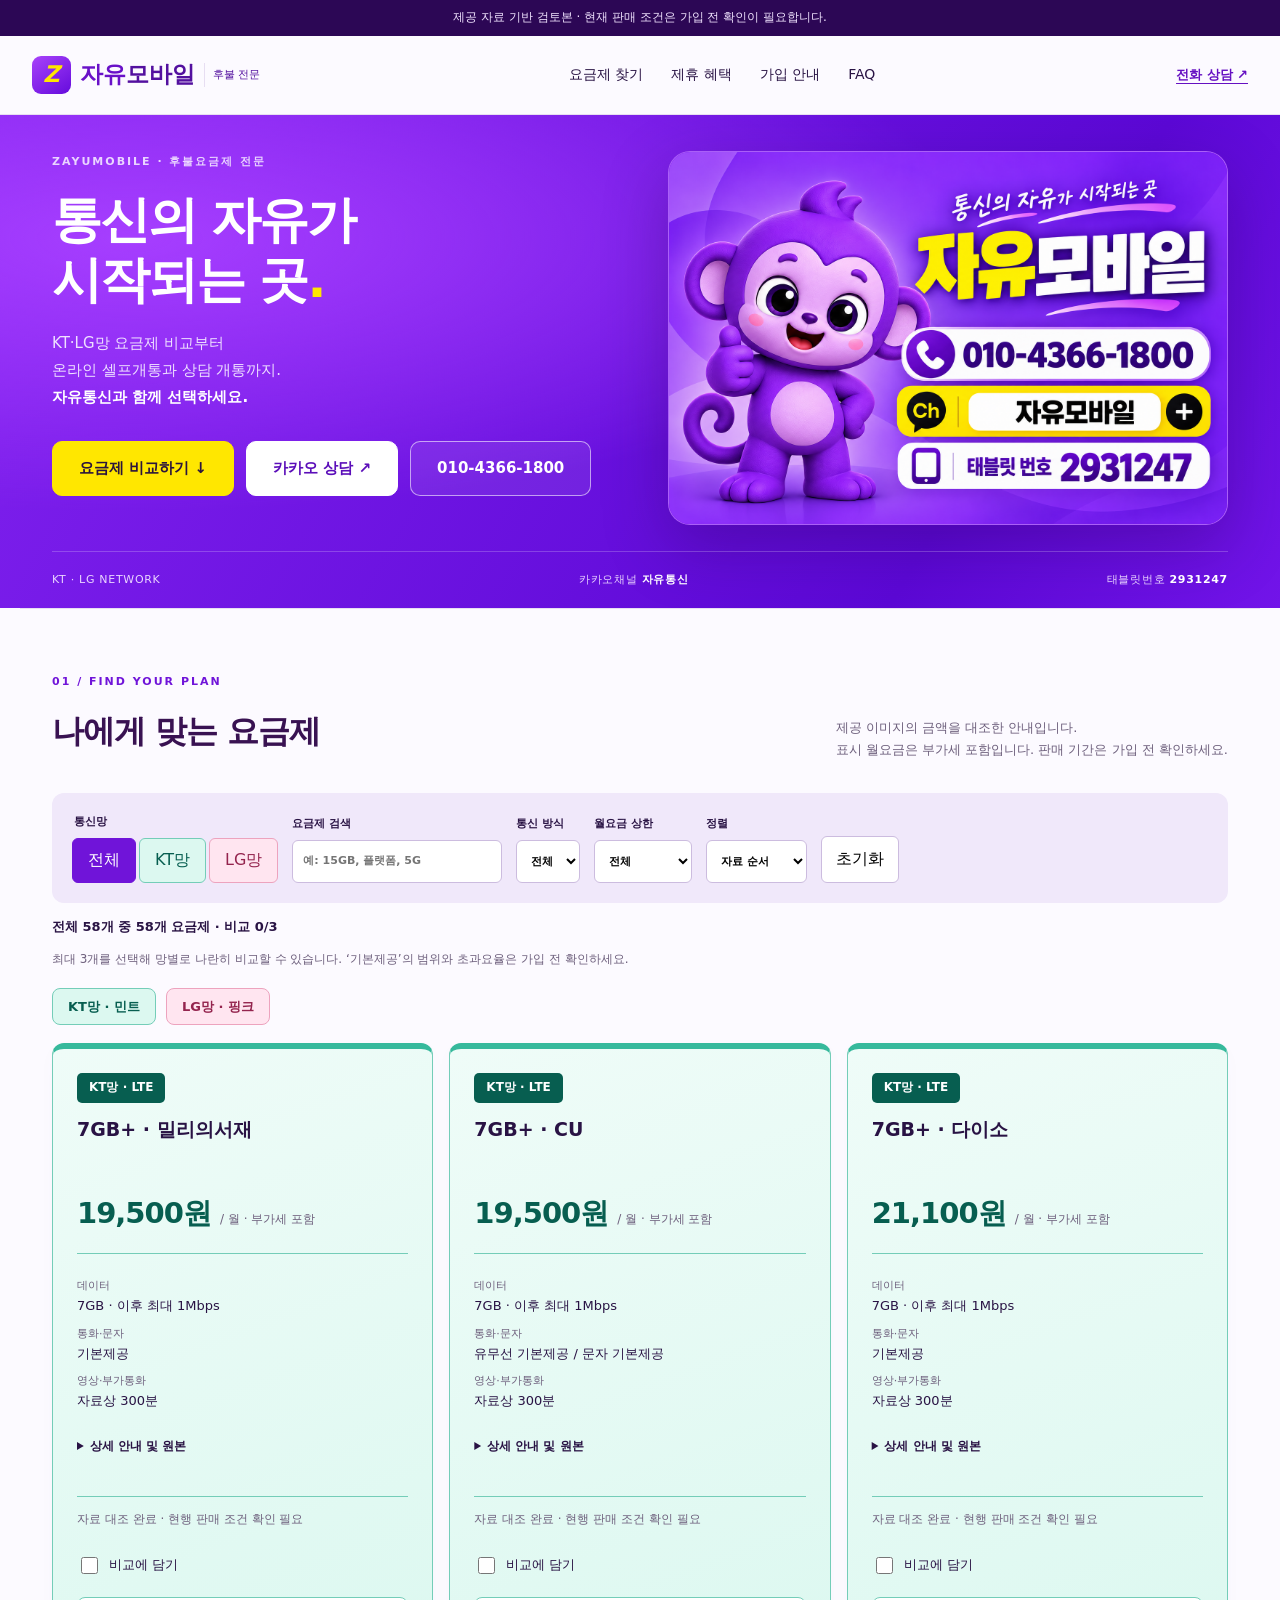
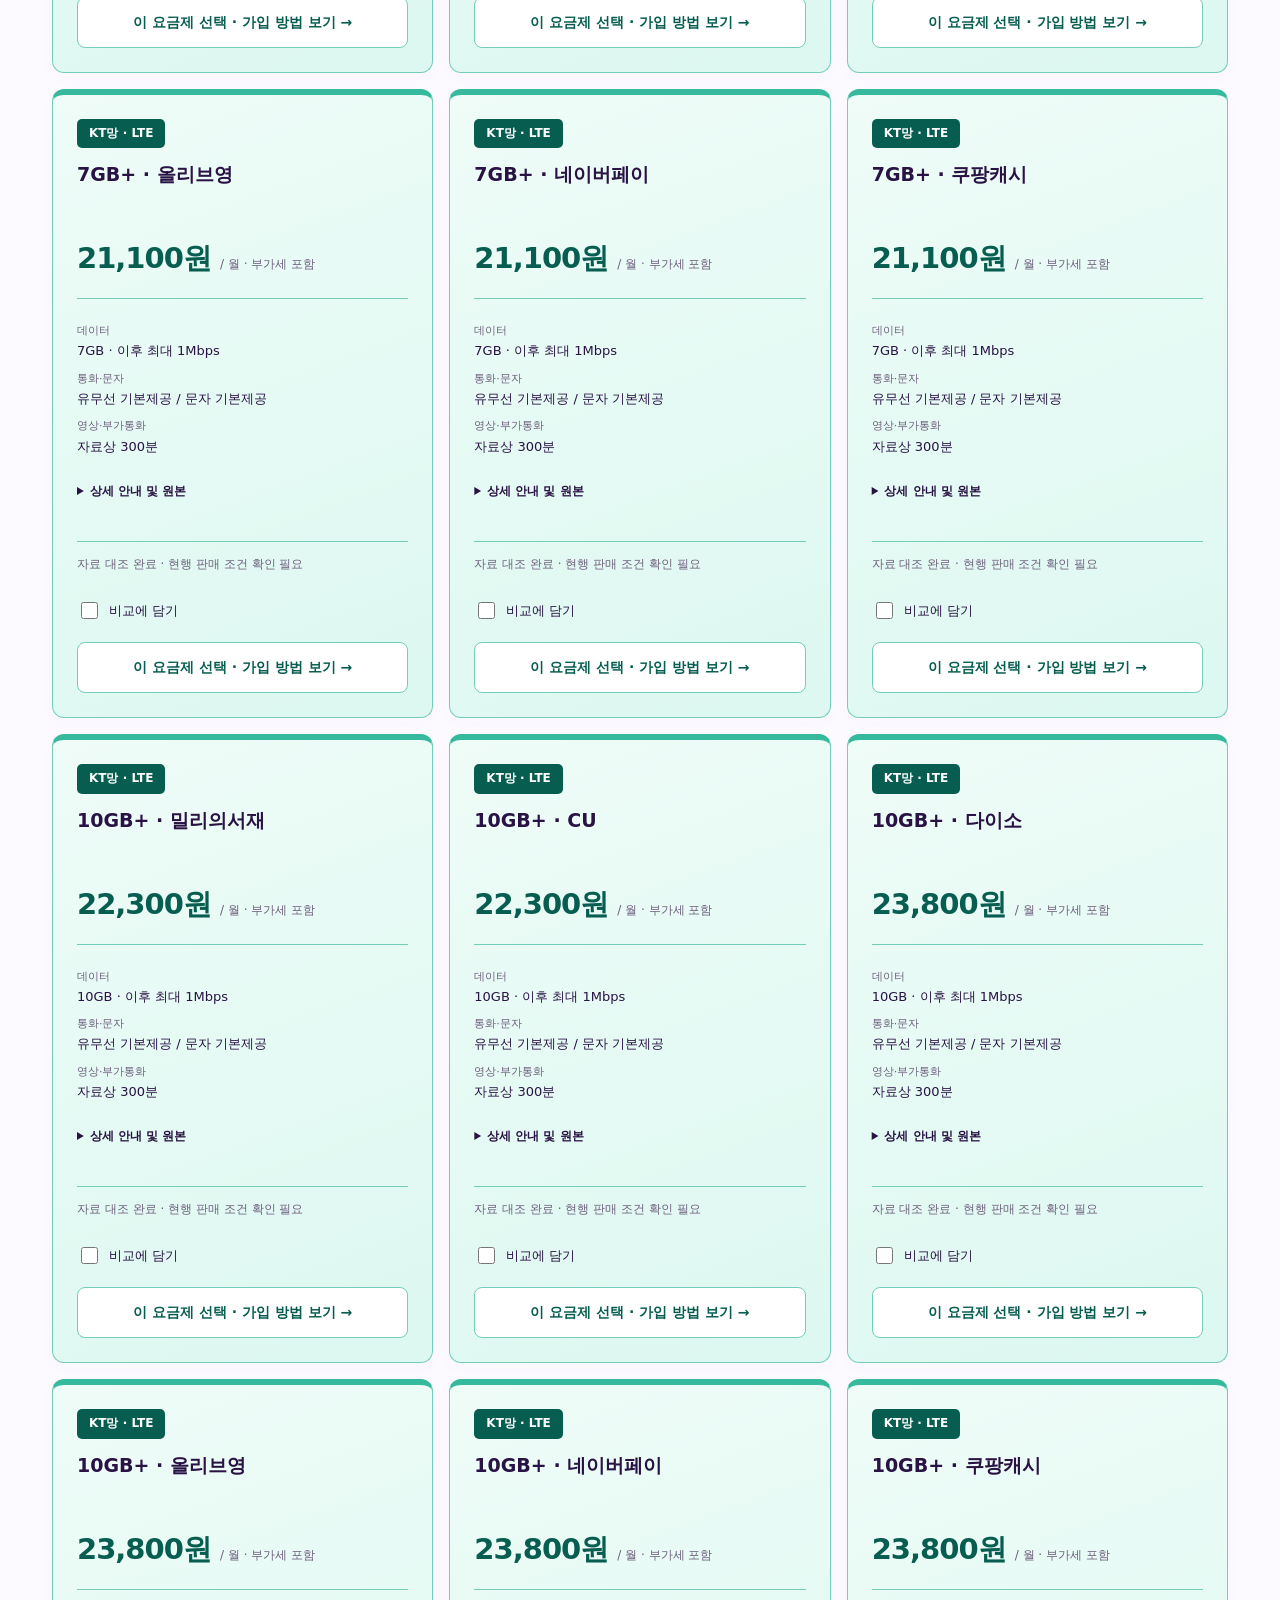
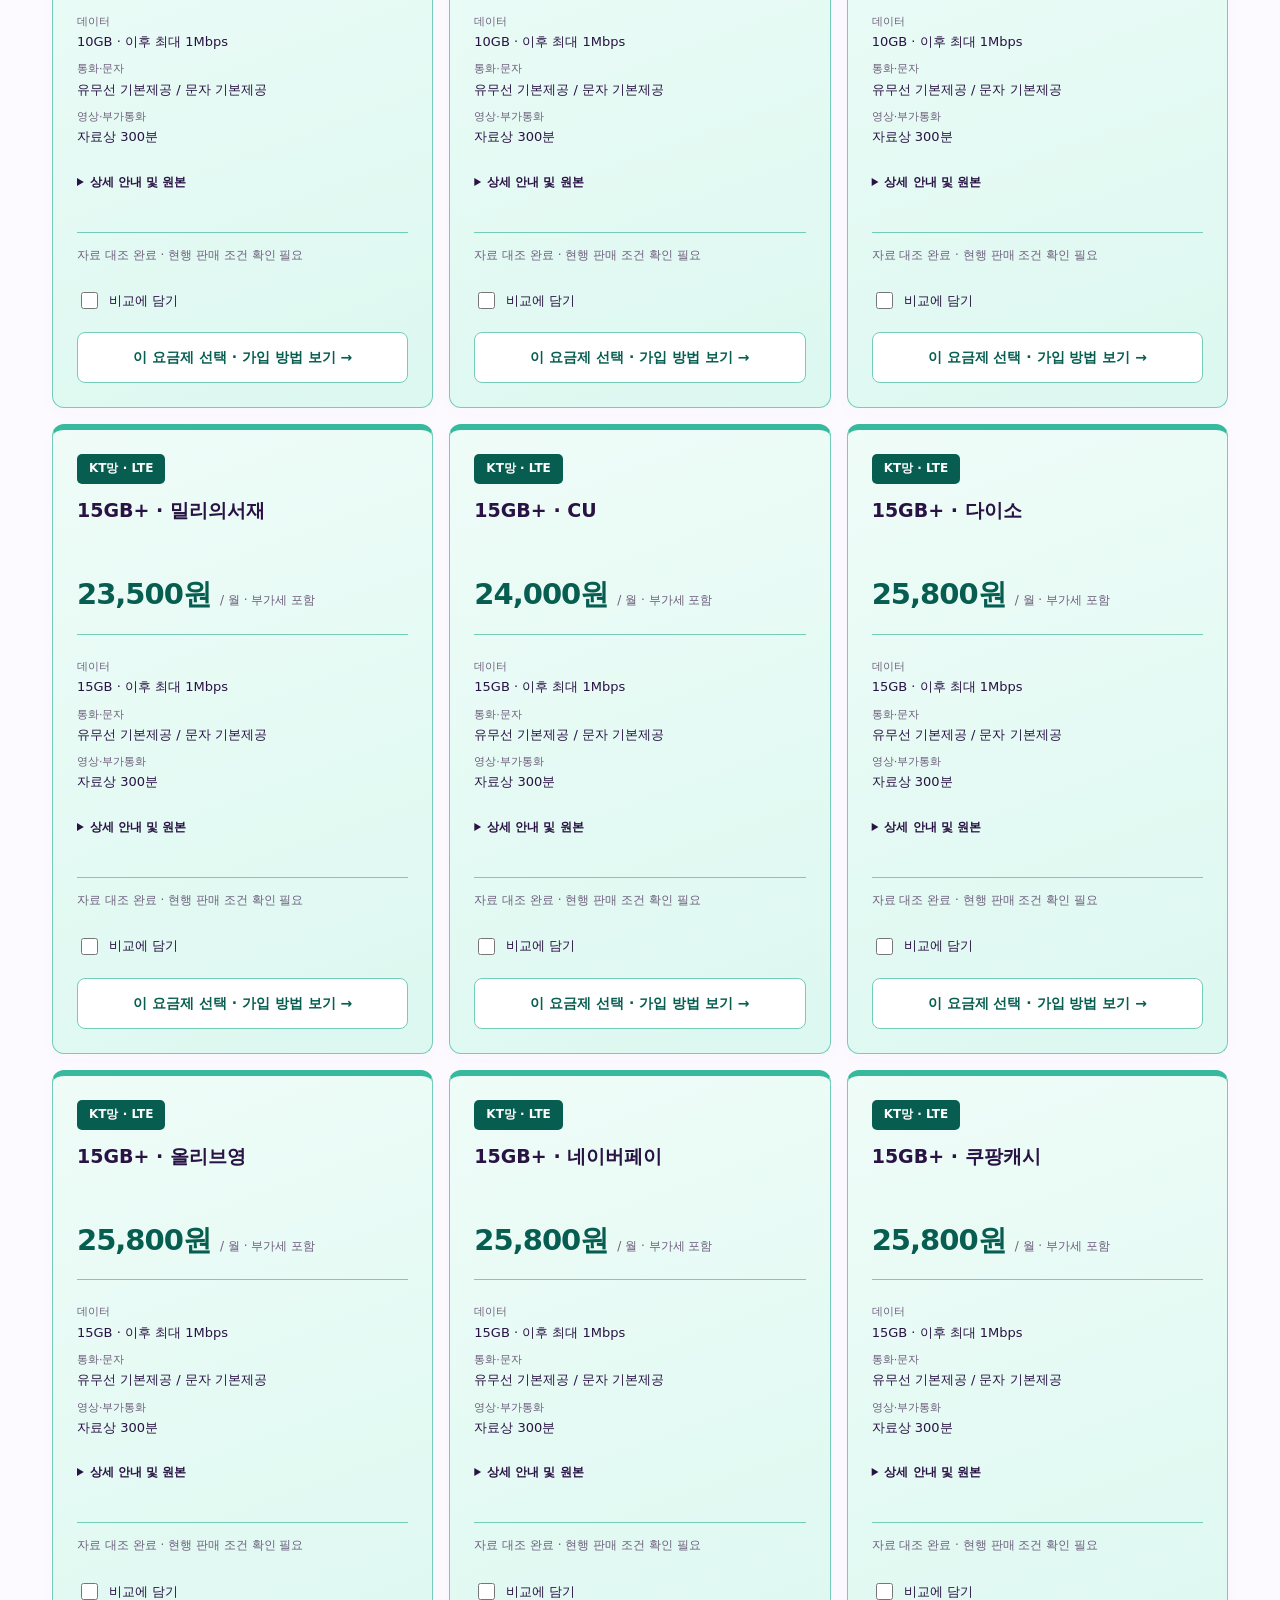
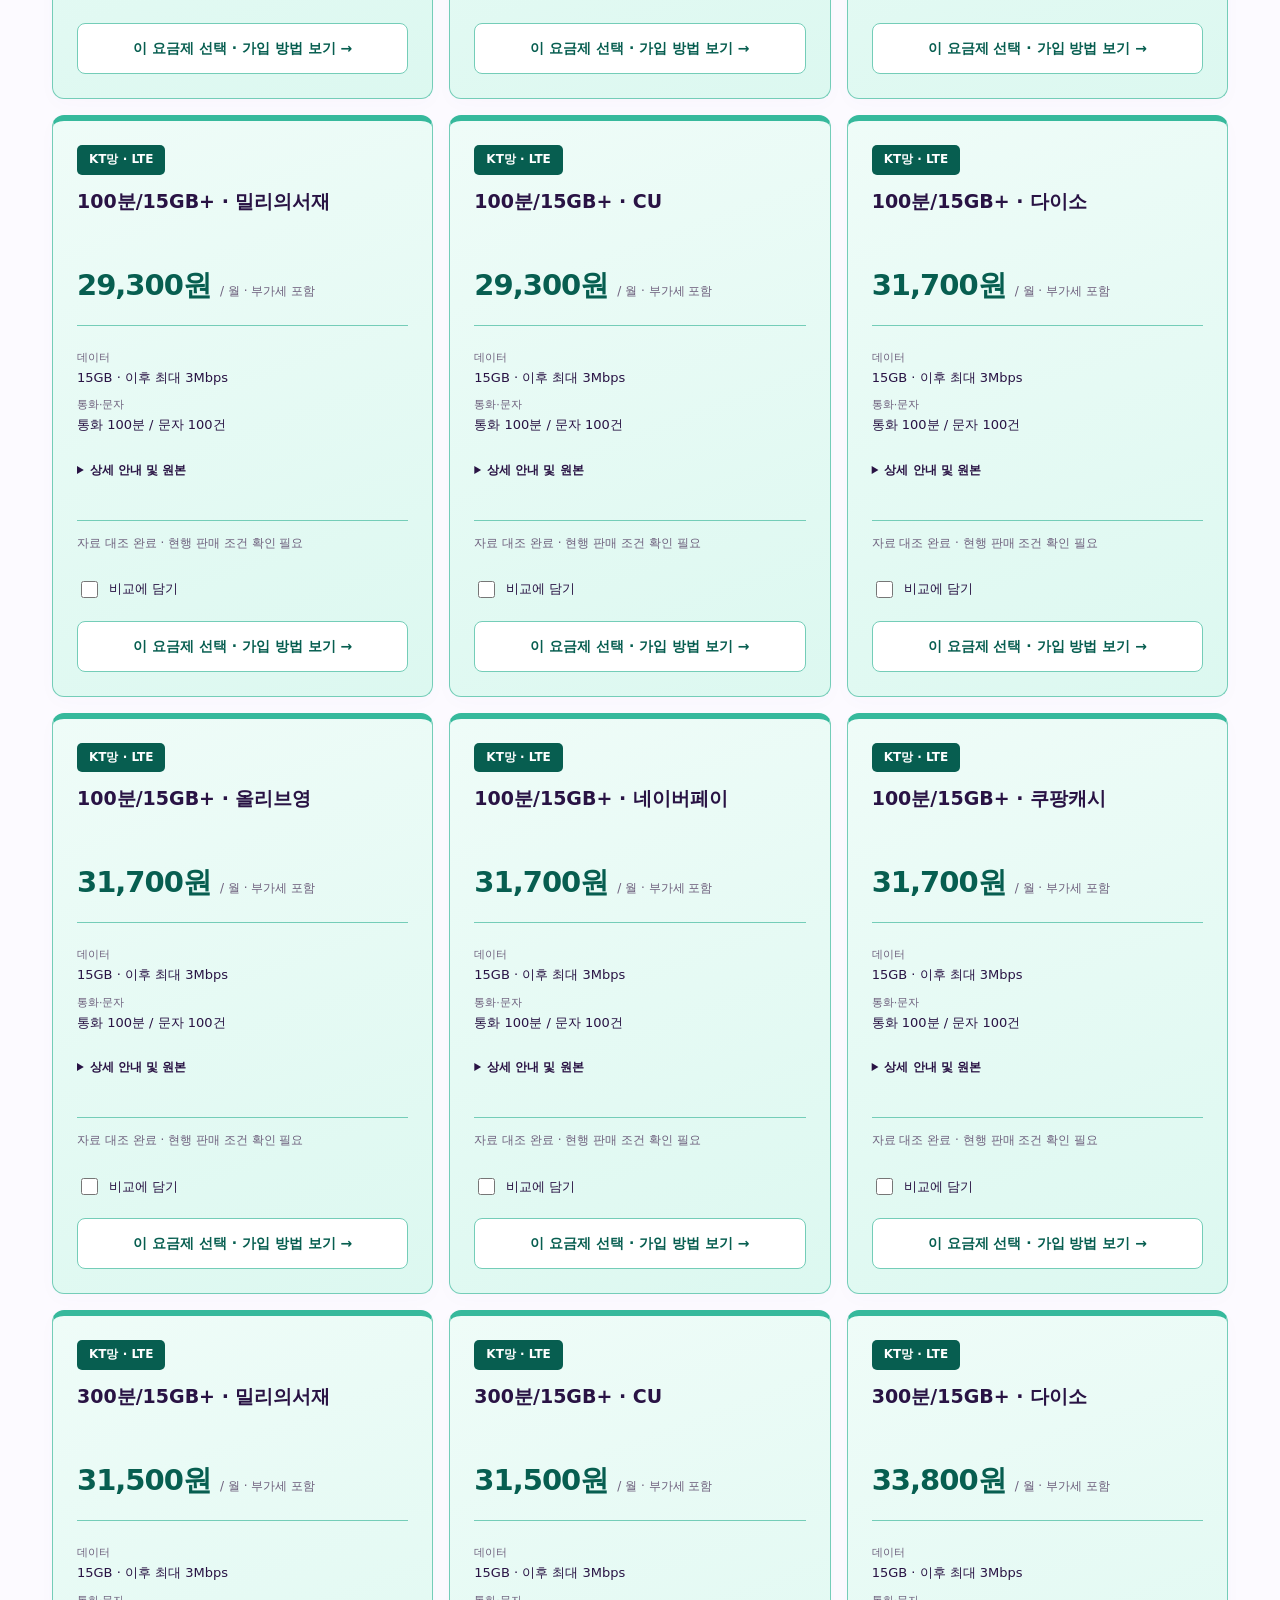
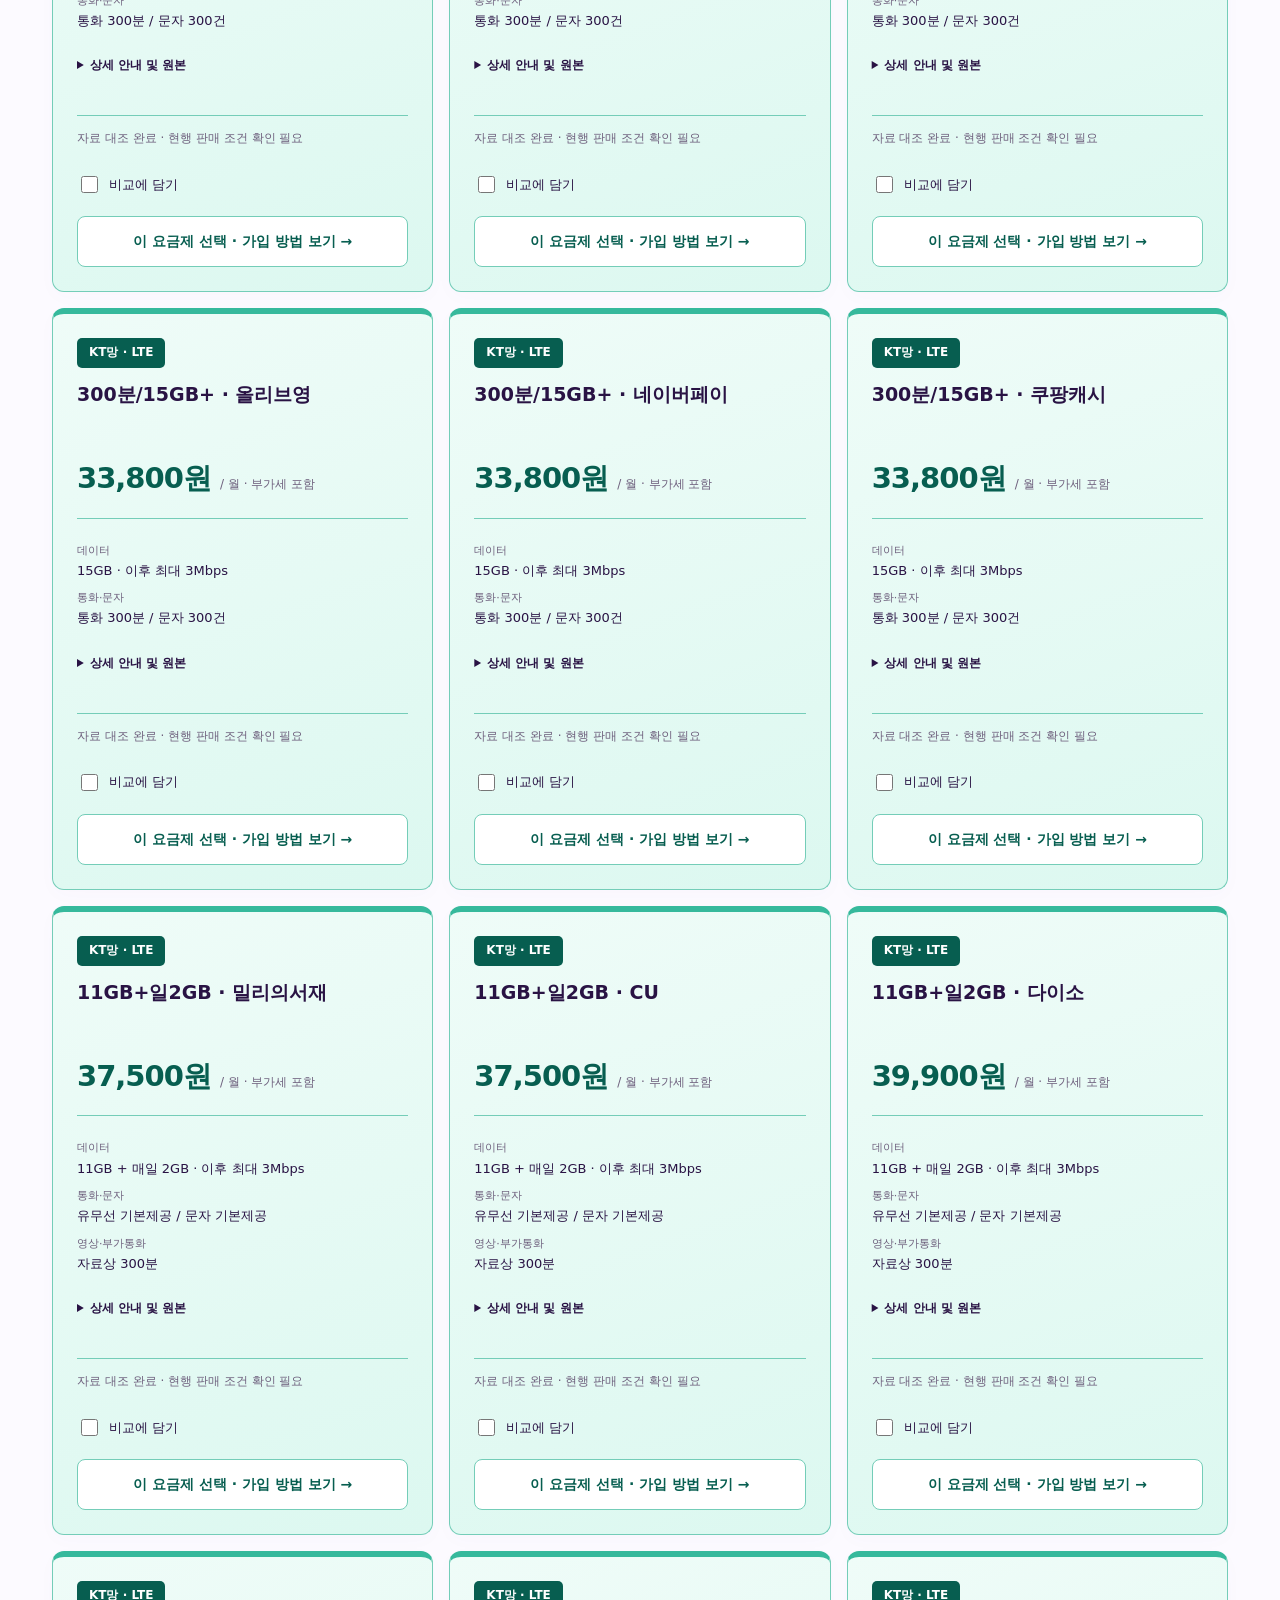
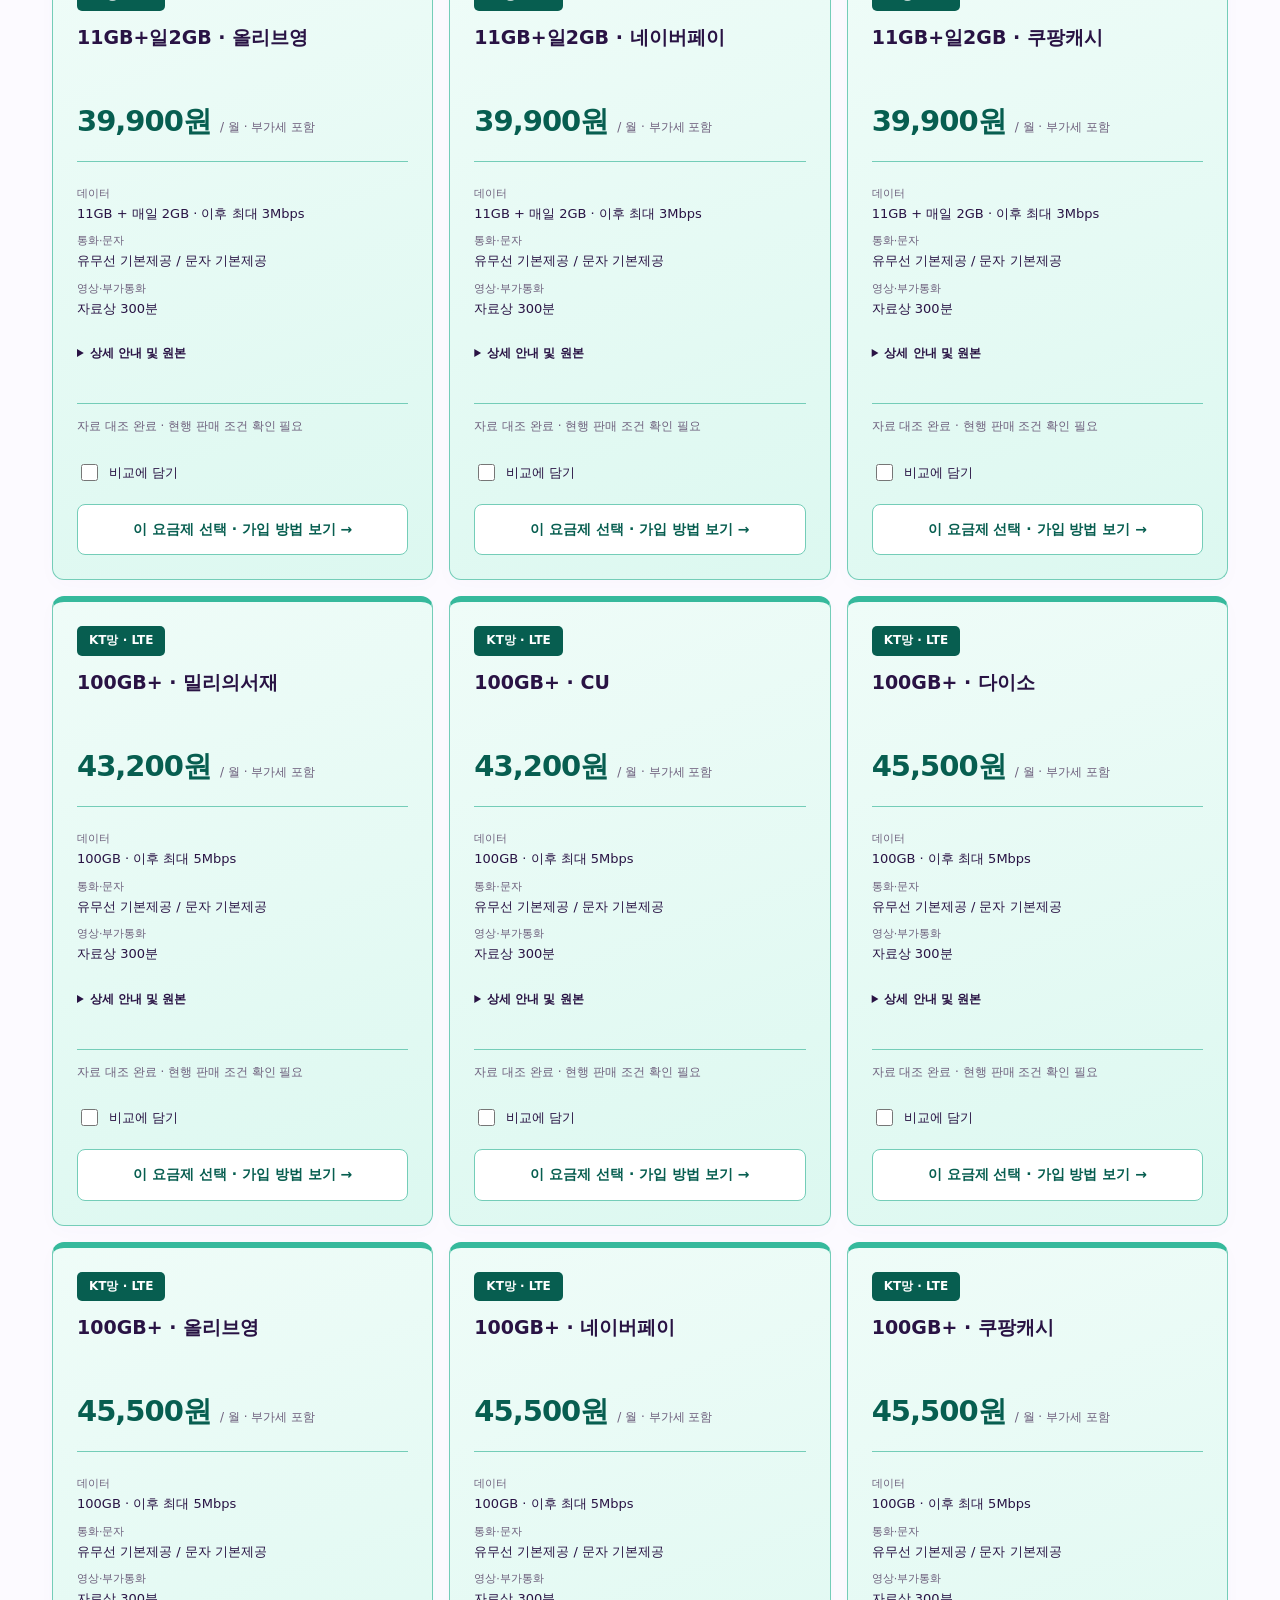
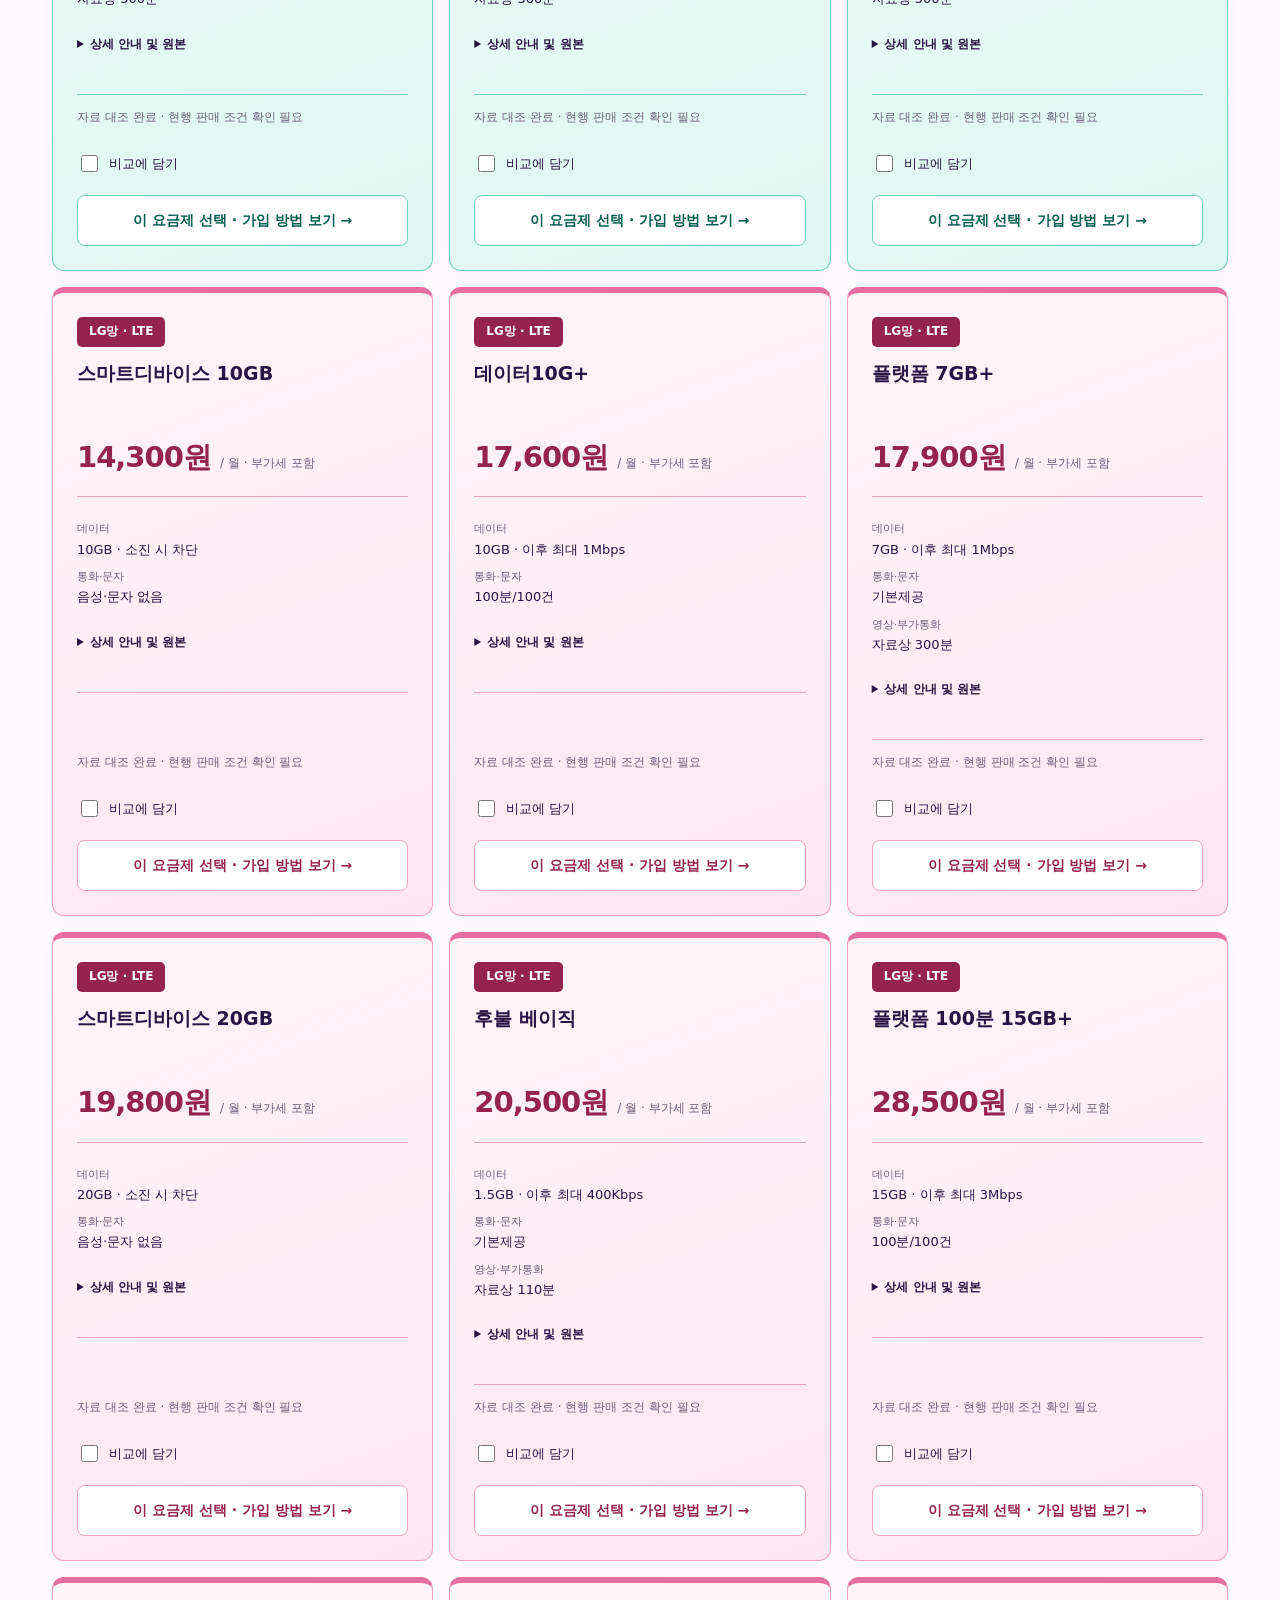
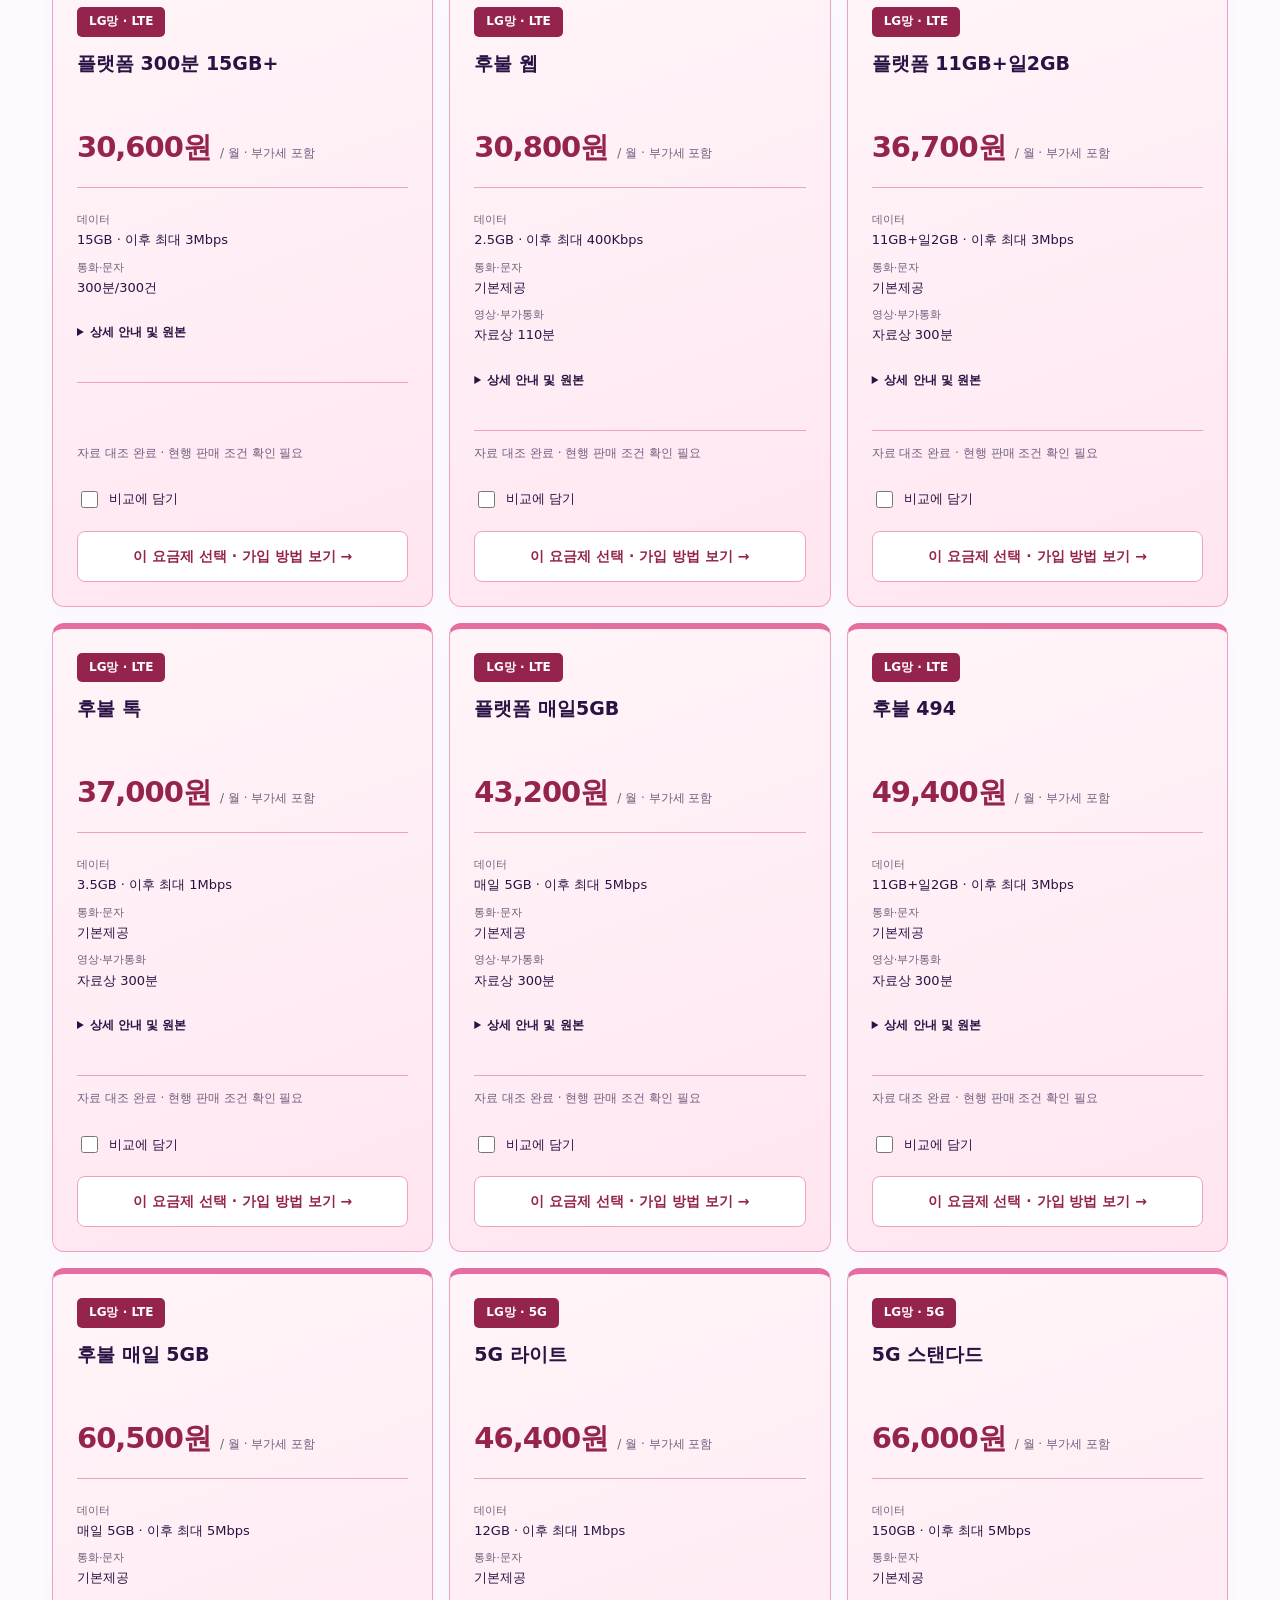
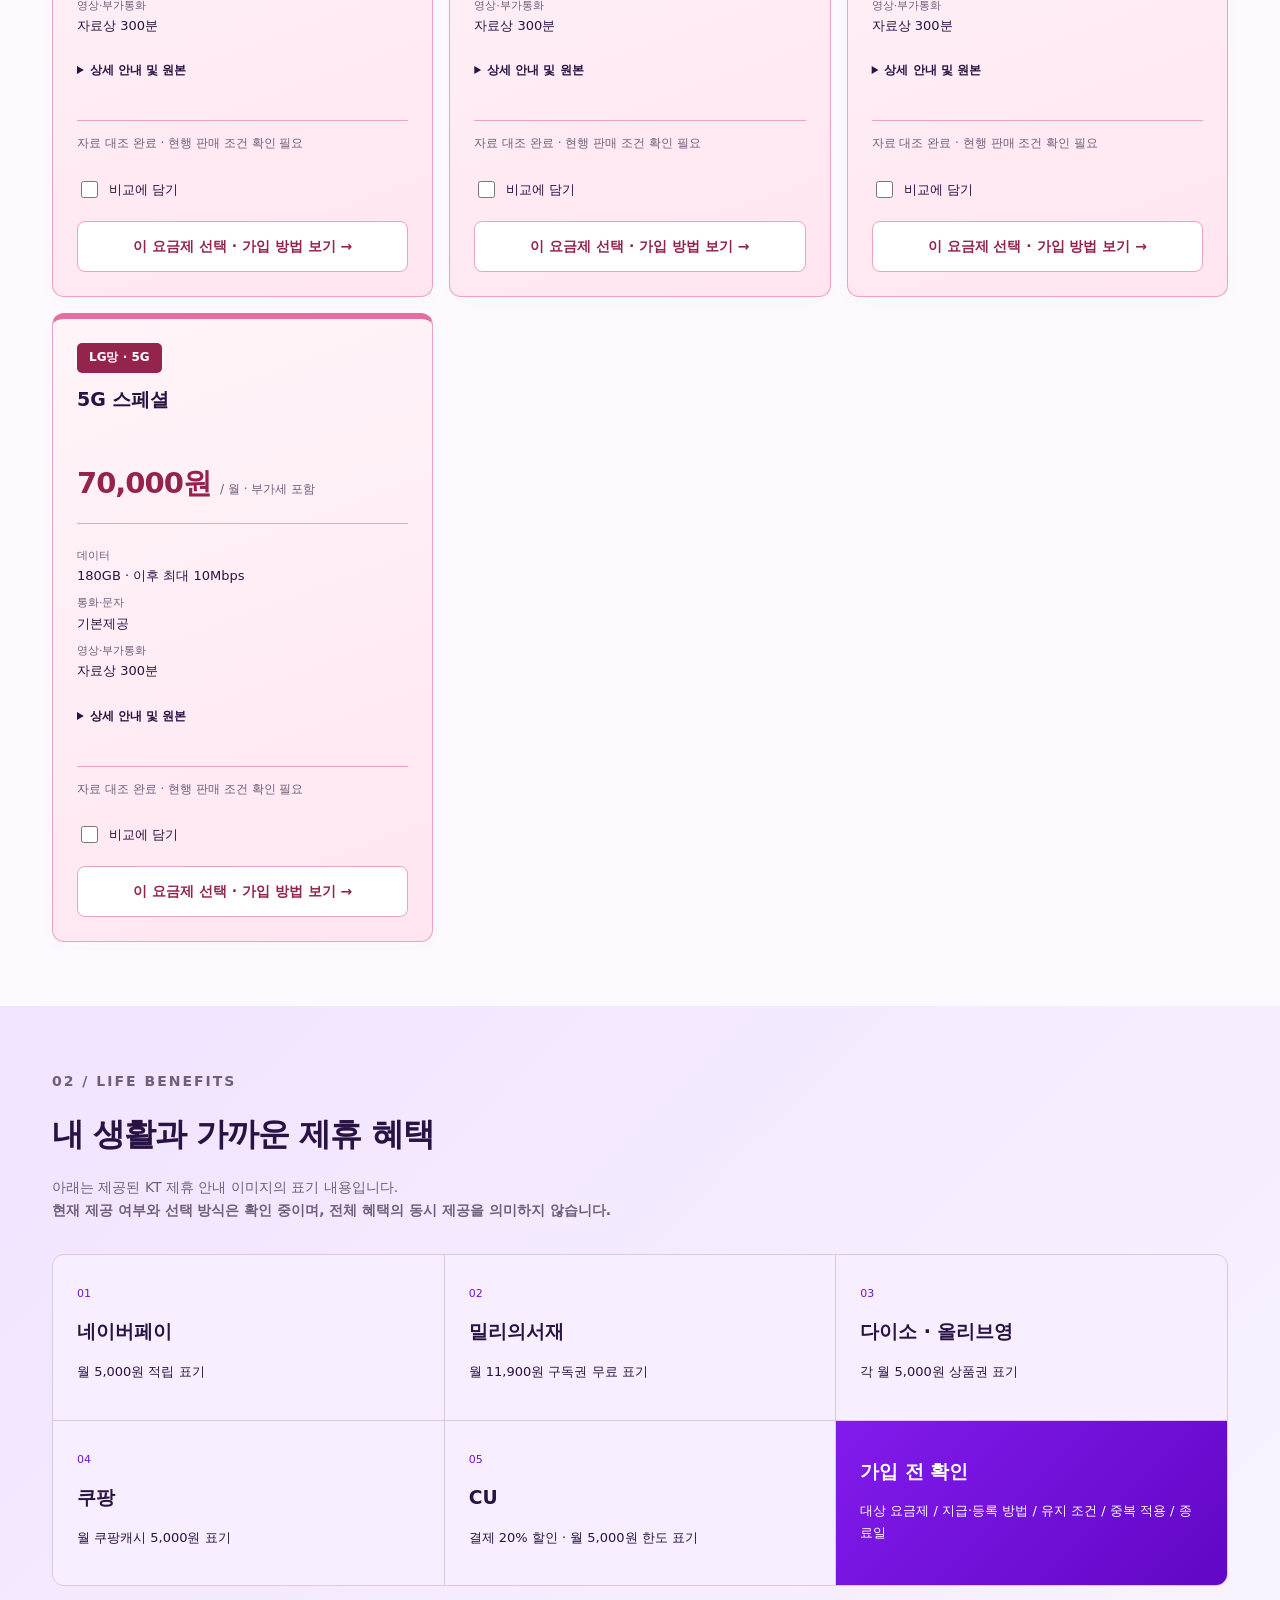
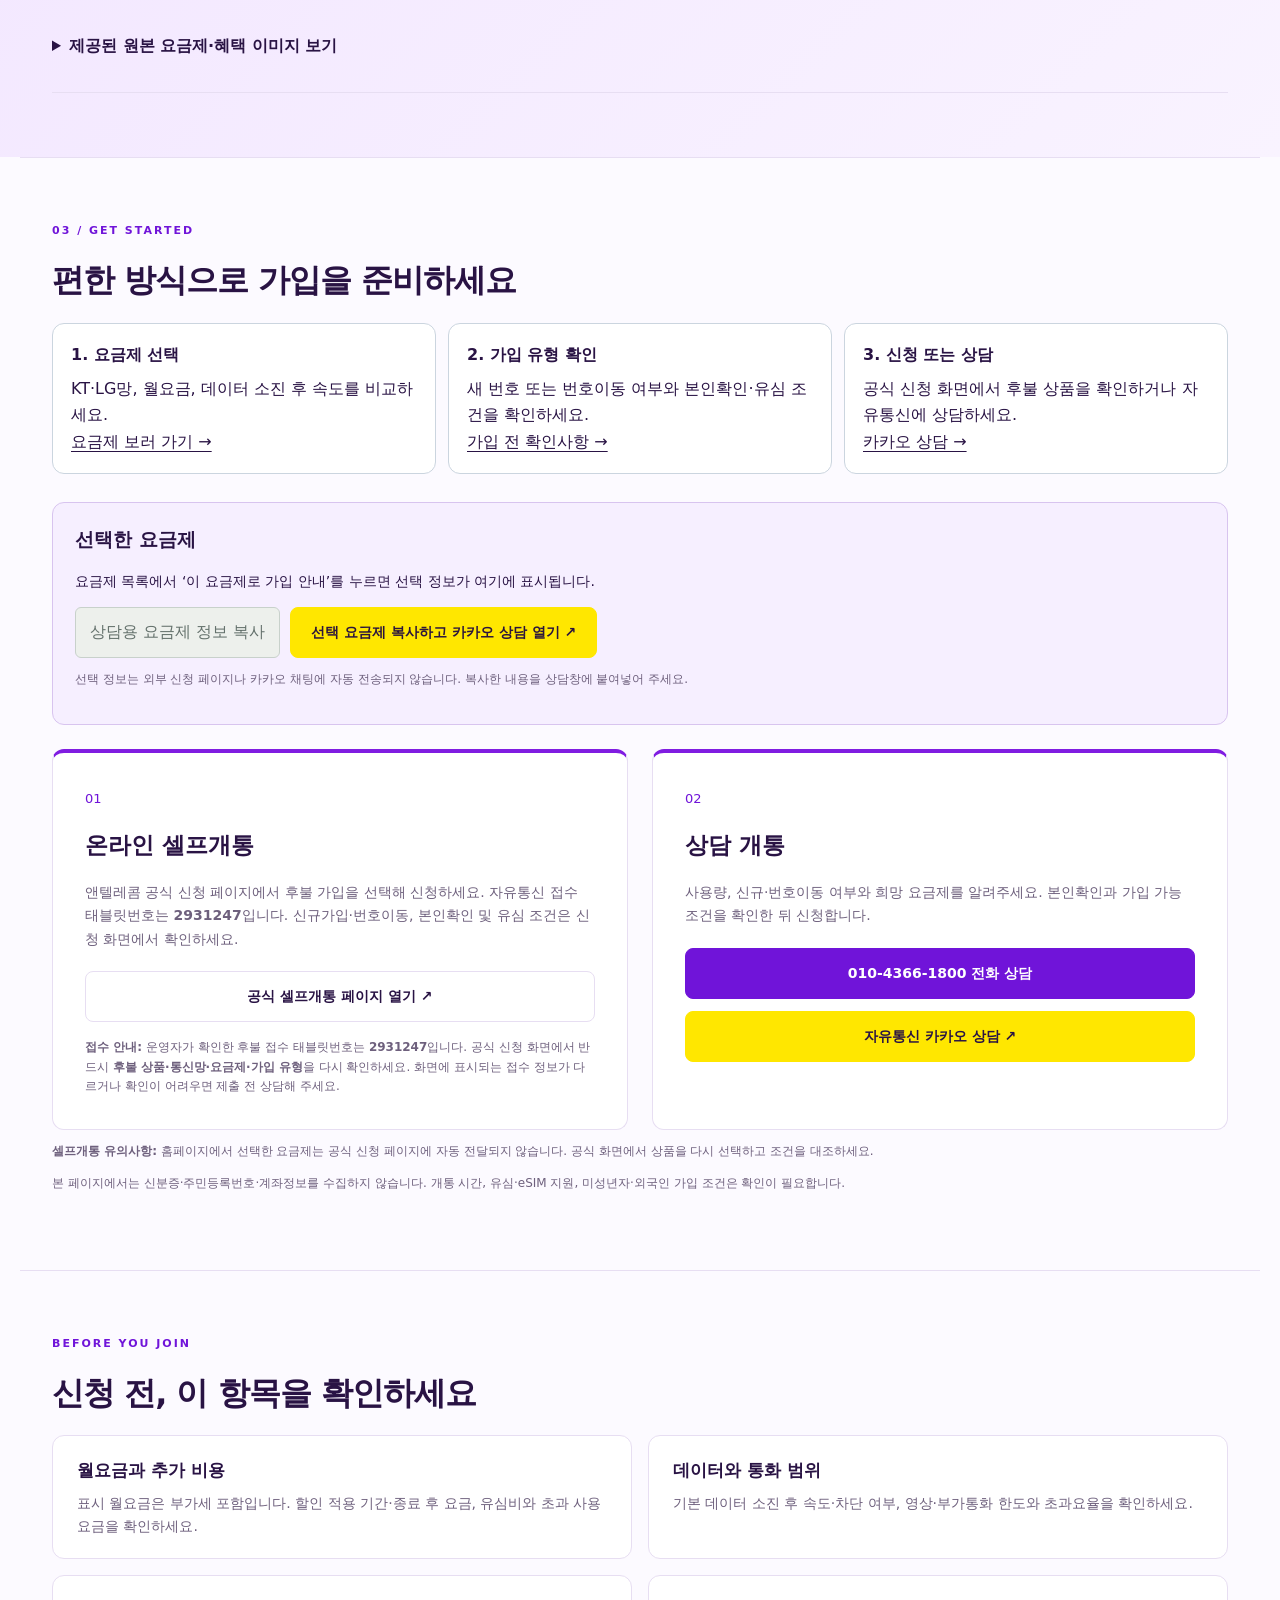
==== commit ddee7c3b: "Rename Korean postpaid brand to 자유통신; preserve URLs" ====
--- a/index.html
+++ b/index.html
@@ -1,8 +1,8 @@
 <!doctype html>
-<html lang="ko"><head><meta charset="utf-8"><meta name="viewport" content="width=device-width,initial-scale=1"><meta name="description" content="자유모바일 후불요금제 안내. KT·LG망 요금제를 비교하고 가입 전 조건을 확인하세요."><meta name="robots" content="index,follow"><title>자유모바일 | 후불요금제 비교</title><link rel="stylesheet" href="style.css?v=20261021-mobile7"><link rel="canonical" href="https://jokim223-tech.github.io/zayumobile-homepage/"><meta name="theme-color" content="#7014d9"><link rel="icon" type="image/svg+xml" href="assets/favicon.svg"><meta property="og:type" content="website"><meta property="og:locale" content="ko_KR"><meta property="og:site_name" content="자유모바일"><meta property="og:title" content="자유모바일 | KT·LG 후불요금제 비교"><meta property="og:description" content="KT·LG망 후불요금제를 비교하고 온라인 셀프개통 또는 카카오 상담으로 가입을 준비하세요. 월요금은 부가세 포함이며 최종 가입 조건은 확인이 필요합니다."><meta property="og:url" content="https://jokim223-tech.github.io/zayumobile-homepage/"><meta property="og:image" content="https://jokim223-tech.github.io/zayumobile-homepage/assets/zayumobile-brand-card.png"><meta property="og:image:alt" content="자유모바일 공식 명함과 상담 안내"><meta name="twitter:card" content="summary_large_image"></head>
+<html lang="ko"><head><meta charset="utf-8"><meta name="viewport" content="width=device-width,initial-scale=1"><meta name="description" content="자유통신 후불요금제 안내. KT·LG망 요금제를 비교하고 가입 전 조건을 확인하세요."><meta name="robots" content="index,follow"><title>자유통신 | 후불요금제 비교</title><link rel="stylesheet" href="style.css?v=20261021-mobile7"><link rel="canonical" href="https://jokim223-tech.github.io/zayumobile-homepage/"><meta name="theme-color" content="#7014d9"><link rel="icon" type="image/svg+xml" href="assets/favicon.svg"><meta property="og:type" content="website"><meta property="og:locale" content="ko_KR"><meta property="og:site_name" content="자유통신"><meta property="og:title" content="자유통신 | KT·LG 후불요금제 비교"><meta property="og:description" content="KT·LG망 후불요금제를 비교하고 온라인 셀프개통 또는 카카오 상담으로 가입을 준비하세요. 월요금은 부가세 포함이며 최종 가입 조건은 확인이 필요합니다."><meta property="og:url" content="https://jokim223-tech.github.io/zayumobile-homepage/"><meta property="og:image" content="https://jokim223-tech.github.io/zayumobile-homepage/assets/zayumobile-brand-card.png"><meta property="og:image:alt" content="자유통신 공식 명함과 상담 안내"><meta name="twitter:card" content="summary_large_image"><meta name="google-site-verification" content="U0d5sVR64noJam-uCaus5sU-FkgZS86Fr-30Sb6ku6A" /></head>
 <body><a class="skip" href="#plans">요금제 바로가기</a><div class="review">제공 자료 기반 검토본 · 현재 판매 조건은 가입 전 확인이 필요합니다.</div><header><a class="brand" href="#home"><span class="logo">Z</span><span><span class="brand-yellow">자유</span>모바일</span><span class="brand-sub">후불 전문</span></a><nav aria-label="주 메뉴"><a href="#plans">요금제 찾기</a><a href="#benefits">제휴 혜택</a><a href="#join">가입 안내</a><a href="#faq">FAQ</a></nav><a class="phone" href="tel:01043661800">전화 상담 ↗</a></header>
-<main><section id="home" class="brand-hero"><div class="wrap"><div class="hero-intro"><div><p class="eyebrow">ZAYUMOBILE · 후불요금제 전문</p><h1>통신의 자유가<br>시작되는 곳<span>.</span></h1></div><p class="hero-copy">KT·LG망 요금제 비교부터<br>온라인 셀프개통과 상담 개통까지.<br><strong>자유모바일과 함께 선택하세요.</strong></p></div><figure class="brand-art"><img src="assets/zayumobile-brand-card.png" alt="자유모바일 공식 명함. 보라색 원숭이 캐릭터, 통신의 자유가 시작되는 곳. 상담 010-4366-1800, 카카오채널 자유모바일, 태블릿번호 2931247" width="1536" height="1024" fetchpriority="high"></figure><div class="hero-cta"><a class="button primary" href="#plans">요금제 비교하기 ↓</a><a class="button kakao" href="https://pf.kakao.com/_uWxamX/chat" target="_blank" rel="noopener noreferrer">카카오 상담 ↗</a><a class="button hero-call" href="tel:01043661800">010-4366-1800</a></div><div class="hero-foot"><span>KT · LG NETWORK</span><span>카카오채널 <b>자유모바일</b></span><span>태블릿번호 <b>2931247</b></span></div></div></section>
+<main><section id="home" class="brand-hero"><div class="wrap"><div class="hero-intro"><div><p class="eyebrow">ZAYUMOBILE · 후불요금제 전문</p><h1>통신의 자유가<br>시작되는 곳<span>.</span></h1></div><p class="hero-copy">KT·LG망 요금제 비교부터<br>온라인 셀프개통과 상담 개통까지.<br><strong>자유통신과 함께 선택하세요.</strong></p></div><figure class="brand-art"><img src="assets/zayumobile-brand-card.png" alt="자유통신 공식 명함. 보라색 원숭이 캐릭터, 통신의 자유가 시작되는 곳. 상담 010-4366-1800, 카카오채널 자유통신, 태블릿번호 2931247" width="1536" height="1024" fetchpriority="high"></figure><div class="hero-cta"><a class="button primary" href="#plans">요금제 비교하기 ↓</a><a class="button kakao" href="https://pf.kakao.com/_uWxamX/chat" target="_blank" rel="noopener noreferrer">카카오 상담 ↗</a><a class="button hero-call" href="tel:01043661800">010-4366-1800</a></div><div class="hero-foot"><span>KT · LG NETWORK</span><span>카카오채널 <b>자유통신</b></span><span>태블릿번호 <b>2931247</b></span></div></div></section>
 <section id="plans" class="section wrap"><div class="section-title"><div><p class="eyebrow">01 / FIND YOUR PLAN</p><h2>나에게 맞는 요금제</h2></div><p>제공 이미지의 금액을 대조한 안내입니다.<br>표시 월요금은 부가세 포함입니다. 판매 기간은 가입 전 확인하세요.</p></div><div class="toolbar"><fieldset><legend>통신망</legend><div class="tabs"><button data-network="all" aria-pressed="true">전체</button><button data-network="KT" aria-pressed="false">KT망</button><button data-network="LG" aria-pressed="false">LG망</button></div></fieldset><label>요금제 검색<input id="search" type="search" placeholder="예: 15GB, 플랫폼, 5G"></label><label>통신 방식<select id="generation"><option value="all">전체</option><option>LTE</option><option>5G</option></select></label><label>월요금 상한<select id="budget"><option value="999999">전체</option><option value="20000">2만원 이하</option><option value="30000">3만원 이하</option><option value="40000">4만원 이하</option></select></label><label>정렬<select id="sort"><option value="default">자료 순서</option><option value="asc">낮은 요금순</option><option value="desc">높은 요금순</option></select></label><button id="reset" class="plain">초기화</button></div><p id="count" aria-live="polite"></p><a id="compare-jump" class="button compare-jump" href="#comparison" hidden>선택 요금제 비교표 보기 ↓</a><p class="fine">최대 3개를 선택해 망별로 나란히 비교할 수 있습니다. ‘기본제공’의 범위와 초과요율은 가입 전 확인하세요.</p><div class="network-key" aria-label="통신망 색상 안내"><span class="key-kt">KT망 · 민트</span><span class="key-lg">LG망 · 핑크</span></div><noscript><p class="empty">요금제 검색과 비교에는 자바스크립트가 필요합니다. 브라우저 설정을 확인하거나 <a href="assets/kt-rates.jpg">KT 요금표</a>·<a href="assets/lg-rates.jpg">LG 요금표</a>를 확인한 뒤 <a href="tel:01043661800">010-4366-1800</a>으로 상담해 주세요.</p></noscript><div id="cards" class="cards"></div><section id="comparison" class="comparison" hidden><div class="section-title"><h3>선택 요금제 비교</h3><button id="clear-compare" class="plain">선택 해제</button></div><p class="comparison-hint">휴대폰에서는 표를 좌우로 밀어 KT·LG 요금제를 비교할 수 있습니다.</p><div id="compare-content" class="table-scroll" tabindex="0" role="region" aria-label="선택 요금제 비교표, 좌우로 스크롤 가능"></div><div class="comparison-next"><a class="button primary" href="#join">비교한 요금제로 가입 방법 확인 ↓</a><a class="button kakao" href="https://pf.kakao.com/_uWxamX/chat" target="_blank" rel="noopener noreferrer">카카오 상담 ↗</a></div><p class="fine">비교표 마지막 행의 ‘이 요금제로 가입 상담’을 누르면 해당 요금제가 가입 안내에 자동 선택됩니다. 카카오톡에는 복사 후 붙여넣어 주세요.</p></section></section>
 <section id="benefits" class="benefits"><div class="wrap section"><p class="eyebrow">02 / LIFE BENEFITS</p><h2>내 생활과 가까운 제휴 혜택</h2><p>아래는 제공된 KT 제휴 안내 이미지의 표기 내용입니다.<br><strong>현재 제공 여부와 선택 방식은 확인 중이며, 전체 혜택의 동시 제공을 의미하지 않습니다.</strong></p><div class="benefit-grid"><article><span>01</span><h3>네이버페이</h3><p>월 5,000원 적립 표기</p></article><article><span>02</span><h3>밀리의서재</h3><p>월 11,900원 구독권 무료 표기</p></article><article><span>03</span><h3>다이소 · 올리브영</h3><p>각 월 5,000원 상품권 표기</p></article><article><span>04</span><h3>쿠팡</h3><p>월 쿠팡캐시 5,000원 표기</p></article><article><span>05</span><h3>CU</h3><p>결제 20% 할인 · 월 5,000원 한도 표기</p></article><article class="benefit-note"><h3>가입 전 확인</h3><p>대상 요금제 / 지급·등록 방법 / 유지 조건 / 중복 적용 / 종료일</p></article></div><details><summary>제공된 원본 요금제·혜택 이미지 보기</summary><div class="source-links"><a href="assets/kt-rates.jpg" target="_blank" rel="noopener">KT 요금표 ↗</a><a href="assets/lg-rates.jpg" target="_blank" rel="noopener">LG 요금표 ↗</a><a href="assets/kt-benefits.jpg" target="_blank" rel="noopener">KT 제휴 혜택표 ↗</a></div></details></div></section>
-<section id="join" class="section wrap"><p class="eyebrow">03 / GET STARTED</p><h2>편한 방식으로 가입을 준비하세요</h2><div class="join-steps" aria-label="후불 가입 준비 순서" style="display:grid;grid-template-columns:repeat(auto-fit,minmax(205px,1fr));gap:12px;margin:20px 0 28px"><div style="padding:18px;border:1px solid #cbd5df;border-radius:12px;background:#fff"><strong>1. 요금제 선택</strong><p style="margin:8px 0 0">KT·LG망, 월요금, 데이터 소진 후 속도를 비교하세요.</p><a href="#plans">요금제 보러 가기 →</a></div><div style="padding:18px;border:1px solid #cbd5df;border-radius:12px;background:#fff"><strong>2. 가입 유형 확인</strong><p style="margin:8px 0 0">새 번호 또는 번호이동 여부와 본인확인·유심 조건을 확인하세요.</p><a href="#before-join">가입 전 확인사항 →</a></div><div style="padding:18px;border:1px solid #cbd5df;border-radius:12px;background:#fff"><strong>3. 신청 또는 상담</strong><p style="margin:8px 0 0">공식 신청 화면에서 후불 상품을 확인하거나 자유모바일에 상담하세요.</p><a href="https://pf.kakao.com/_uWxamX/chat" target="_blank" rel="noopener noreferrer">카카오 상담 →</a></div></div><div id="selected-plan" class="selected-plan" aria-live="polite"><h3>선택한 요금제</h3><p id="selected-plan-text">요금제 목록에서 ‘이 요금제로 가입 안내’를 누르면 선택 정보가 여기에 표시됩니다.</p><div class="selection-actions"><button id="copy-plan" class="plain" type="button" disabled>상담용 요금제 정보 복사</button><a class="button kakao" id="selected-kakao-link" href="https://pf.kakao.com/_uWxamX/chat" target="_blank" rel="noopener noreferrer">선택 요금제 복사하고 카카오 상담 열기 ↗</a><button id="clear-plan" class="plain" type="button" hidden>선택 해제</button></div><p class="fine">선택 정보는 외부 신청 페이지나 카카오 채팅에 자동 전송되지 않습니다. 복사한 내용을 상담창에 붙여넣어 주세요.</p></div><div class="join-grid"><article><span class="number">01</span><h3>온라인 셀프개통</h3><p>앤텔레콤 공식 신청 페이지에서 후불 가입을 선택해 신청하세요. 자유모바일 접수 태블릿번호는 <strong>2931247</strong>입니다. 신규가입·번호이동, 본인확인 및 유심 조건은 신청 화면에서 확인하세요.</p><a class="button" id="self-link" href="https://www.n-telecom.co.kr/zinrimobile/view/open/selfopen_explain.aspx" target="_blank" rel="noopener noreferrer">온라인 셀프개통 ↗</a><small><strong>접수 안내:</strong> 운영자가 확인한 후불 접수 태블릿번호는 <strong>2931247</strong>입니다. 공식 신청 화면에서 반드시 <strong>후불 상품·통신망·요금제·가입 유형</strong>을 다시 확인하세요. 화면에 표시되는 접수 정보가 다르거나 확인이 어려우면 제출 전 상담해 주세요.</small></article><article><span class="number">02</span><h3>상담 개통</h3><p>사용량, 신규·번호이동 여부와 희망 요금제를 알려주세요. 본인확인과 가입 가능 조건을 확인한 뒤 신청합니다.</p><a class="button primary" href="tel:01043661800">010-4366-1800 전화 상담</a><a class="button kakao" id="kakao-link" href="https://pf.kakao.com/_uWxamX/chat" target="_blank" rel="noopener noreferrer">자유모바일 카카오 상담 ↗</a></article></div><p class="fine"><strong>셀프개통 유의사항:</strong> 홈페이지에서 선택한 요금제는 공식 신청 페이지에 자동 전달되지 않습니다. 공식 화면에서 상품을 다시 선택하고 조건을 대조하세요.</p><p class="fine">본 페이지에서는 신분증·주민등록번호·계좌정보를 수집하지 않습니다. 개통 시간, 유심·eSIM 지원, 미성년자·외국인 가입 조건은 확인이 필요합니다.</p></section>
-<section id="before-join" class="section wrap before-join"><p class="eyebrow">BEFORE YOU JOIN</p><h2>신청 전, 이 항목을 확인하세요</h2><div class="check-grid"><article><h3>월요금과 추가 비용</h3><p>표시 월요금은 부가세 포함입니다. 할인 적용 기간·종료 후 요금, 유심비와 초과 사용 요금을 확인하세요.</p></article><article><h3>데이터와 통화 범위</h3><p>기본 데이터 소진 후 속도·차단 여부, 영상·부가통화 한도와 초과요율을 확인하세요.</p></article><article><h3>제휴 혜택 조건</h3><p>대상 요금제, 혜택 선택 방식, 등록·지급 시점과 유지 조건·종료일을 확인하세요.</p></article><article><h3>가입·번호이동 조건</h3><p>가입 유형, 본인확인 방법, 단말·유심 지원 여부와 실제 개통 가능 시간을 확인하세요.</p></article></div><p class="fine">일부 항목은 제공 자료만으로 확정할 수 없어 확인 중입니다. 신청 화면의 최신 조건과 상담 내용을 확인한 뒤 진행하세요.</p></section><section id="faq" class="section wrap faq"><div><p class="eyebrow">04 / QUESTIONS</p><h2>가입 전,<br>궁금한 것들.</h2></div><div><details><summary>쓰던 번호를 유지할 수 있나요?</summary><p>번호이동을 검토할 수 있습니다. 해당 상품의 번호이동 지원 여부, 기존 회선 상태와 신청 조건을 확인해야 합니다.</p></details><details><summary>표시된 금액으로 계속 사용할 수 있나요?</summary><p>표시 월요금은 부가세 포함입니다. 할인 기간과 종료 후 요금, 부가서비스·초과 사용 요금은 가입 전 확인하세요.</p></details><details><summary>데이터를 다 쓰면 어떻게 되나요?</summary><p>LG망은 자료에 표기된 소진 후 최대 속도 또는 차단 여부를 표시했습니다. KT 7GB+·10GB+·15GB+ 기본통화형은 소진 후 최대 1Mbps, 100분/15GB+·300분/15GB+와 11GB+매일 2GB는 최대 3Mbps, 100GB+는 최대 5Mbps입니다. 추가 데이터 프로모션의 적용 대상·기간은 가입 전 확인하세요.</p></details><details><summary>제휴 혜택을 모두 받을 수 있나요?</summary><p>동시 제공으로 확정할 수 없습니다. 선택 가능한 혜택, 지급 대상·방법·기간과 요금제별 적용 조건을 확인해야 합니다.</p></details><details><summary>지금 바로 셀프개통할 수 있나요?</summary><p>연결된 앤텔레콤 공식 신청 페이지에서 후불 가입을 선택할 수 있으며, 운영자가 확인한 접수 태블릿번호는 2931247입니다. 원하는 상품과 가입 유형, 본인확인·최종 가입 조건을 확인한 뒤 진행하세요.</p></details><details><summary>통화 기본제공이면 모든 전화가 포함되나요?</summary><p>기본제공과 영상·부가통화 한도는 구분해야 합니다. 자료에서 확인한 별도 제공량은 요금제 상세에 표시하며, 대상 번호와 초과요율은 가입 전 확인하세요.</p></details></div></section></main><footer class="wrap"><div class="footer-brand-note">통신의 자유가 시작되는 곳</div><a class="brand" href="#home">자유모바일</a><p>후불요금제 전문 안내 · 상담 <a href="tel:01043661800">010-4366-1800</a><br>카카오채널 자유모바일 · 태블릿번호 <strong>2931247</strong></p><p class="fine business-info">운영 사업자: 진리엔터 · 대표자: 김종오<br>사업자등록번호: 520-10-03363<br>사업장 주소: 경기도 성남시 수정구 성남대로 1306</p><p class="fine">자료 대조일 2026.10.21 · 현재 판매 조건 확정일을 의미하지 않습니다.<br><a href="terms.html">홈페이지 이용약관(검토본)</a> · <a href="privacy.html">개인정보 처리방침(검토본)</a><br>두 문서는 실제 운영 절차 확인 후 정식 시행할 예정입니다.</p><a href="#before-join">가입 전 확인사항 ↑</a></footer><nav class="mobile-contact" aria-label="빠른 상담 및 가입"><a href="tel:01043661800">전화 상담</a><a class="quick-kakao" href="https://pf.kakao.com/_uWxamX/chat" target="_blank" rel="noopener noreferrer">카카오 상담 ↗</a><a class="quick-join" href="#join">가입 안내 ↑</a></nav><div id="status" role="status" aria-live="polite"></div><script src="config.js"></script><script src="plans-data.js?v=20261021-kt42"></script><script src="app.js?v=20261021-compare8"></script></body></html>
+<section id="join" class="section wrap"><p class="eyebrow">03 / GET STARTED</p><h2>편한 방식으로 가입을 준비하세요</h2><div class="join-steps" aria-label="후불 가입 준비 순서" style="display:grid;grid-template-columns:repeat(auto-fit,minmax(205px,1fr));gap:12px;margin:20px 0 28px"><div style="padding:18px;border:1px solid #cbd5df;border-radius:12px;background:#fff"><strong>1. 요금제 선택</strong><p style="margin:8px 0 0">KT·LG망, 월요금, 데이터 소진 후 속도를 비교하세요.</p><a href="#plans">요금제 보러 가기 →</a></div><div style="padding:18px;border:1px solid #cbd5df;border-radius:12px;background:#fff"><strong>2. 가입 유형 확인</strong><p style="margin:8px 0 0">새 번호 또는 번호이동 여부와 본인확인·유심 조건을 확인하세요.</p><a href="#before-join">가입 전 확인사항 →</a></div><div style="padding:18px;border:1px solid #cbd5df;border-radius:12px;background:#fff"><strong>3. 신청 또는 상담</strong><p style="margin:8px 0 0">공식 신청 화면에서 후불 상품을 확인하거나 자유통신에 상담하세요.</p><a href="https://pf.kakao.com/_uWxamX/chat" target="_blank" rel="noopener noreferrer">카카오 상담 →</a></div></div><div id="selected-plan" class="selected-plan" aria-live="polite"><h3>선택한 요금제</h3><p id="selected-plan-text">요금제 목록에서 ‘이 요금제로 가입 안내’를 누르면 선택 정보가 여기에 표시됩니다.</p><div class="selection-actions"><button id="copy-plan" class="plain" type="button" disabled>상담용 요금제 정보 복사</button><a class="button kakao" id="selected-kakao-link" href="https://pf.kakao.com/_uWxamX/chat" target="_blank" rel="noopener noreferrer">선택 요금제 복사하고 카카오 상담 열기 ↗</a><button id="clear-plan" class="plain" type="button" hidden>선택 해제</button></div><p class="fine">선택 정보는 외부 신청 페이지나 카카오 채팅에 자동 전송되지 않습니다. 복사한 내용을 상담창에 붙여넣어 주세요.</p></div><div class="join-grid"><article><span class="number">01</span><h3>온라인 셀프개통</h3><p>앤텔레콤 공식 신청 페이지에서 후불 가입을 선택해 신청하세요. 자유통신 접수 태블릿번호는 <strong>2931247</strong>입니다. 신규가입·번호이동, 본인확인 및 유심 조건은 신청 화면에서 확인하세요.</p><a class="button" id="self-link" href="https://www.n-telecom.co.kr/zinrimobile/view/open/selfopen_explain.aspx" target="_blank" rel="noopener noreferrer">온라인 셀프개통 ↗</a><small><strong>접수 안내:</strong> 운영자가 확인한 후불 접수 태블릿번호는 <strong>2931247</strong>입니다. 공식 신청 화면에서 반드시 <strong>후불 상품·통신망·요금제·가입 유형</strong>을 다시 확인하세요. 화면에 표시되는 접수 정보가 다르거나 확인이 어려우면 제출 전 상담해 주세요.</small></article><article><span class="number">02</span><h3>상담 개통</h3><p>사용량, 신규·번호이동 여부와 희망 요금제를 알려주세요. 본인확인과 가입 가능 조건을 확인한 뒤 신청합니다.</p><a class="button primary" href="tel:01043661800">010-4366-1800 전화 상담</a><a class="button kakao" id="kakao-link" href="https://pf.kakao.com/_uWxamX/chat" target="_blank" rel="noopener noreferrer">자유통신 카카오 상담 ↗</a></article></div><p class="fine"><strong>셀프개통 유의사항:</strong> 홈페이지에서 선택한 요금제는 공식 신청 페이지에 자동 전달되지 않습니다. 공식 화면에서 상품을 다시 선택하고 조건을 대조하세요.</p><p class="fine">본 페이지에서는 신분증·주민등록번호·계좌정보를 수집하지 않습니다. 개통 시간, 유심·eSIM 지원, 미성년자·외국인 가입 조건은 확인이 필요합니다.</p></section>
+<section id="before-join" class="section wrap before-join"><p class="eyebrow">BEFORE YOU JOIN</p><h2>신청 전, 이 항목을 확인하세요</h2><div class="check-grid"><article><h3>월요금과 추가 비용</h3><p>표시 월요금은 부가세 포함입니다. 할인 적용 기간·종료 후 요금, 유심비와 초과 사용 요금을 확인하세요.</p></article><article><h3>데이터와 통화 범위</h3><p>기본 데이터 소진 후 속도·차단 여부, 영상·부가통화 한도와 초과요율을 확인하세요.</p></article><article><h3>제휴 혜택 조건</h3><p>대상 요금제, 혜택 선택 방식, 등록·지급 시점과 유지 조건·종료일을 확인하세요.</p></article><article><h3>가입·번호이동 조건</h3><p>가입 유형, 본인확인 방법, 단말·유심 지원 여부와 실제 개통 가능 시간을 확인하세요.</p></article></div><p class="fine">일부 항목은 제공 자료만으로 확정할 수 없어 확인 중입니다. 신청 화면의 최신 조건과 상담 내용을 확인한 뒤 진행하세요.</p></section><section id="faq" class="section wrap faq"><div><p class="eyebrow">04 / QUESTIONS</p><h2>가입 전,<br>궁금한 것들.</h2></div><div><details><summary>쓰던 번호를 유지할 수 있나요?</summary><p>번호이동을 검토할 수 있습니다. 해당 상품의 번호이동 지원 여부, 기존 회선 상태와 신청 조건을 확인해야 합니다.</p></details><details><summary>표시된 금액으로 계속 사용할 수 있나요?</summary><p>표시 월요금은 부가세 포함입니다. 할인 기간과 종료 후 요금, 부가서비스·초과 사용 요금은 가입 전 확인하세요.</p></details><details><summary>데이터를 다 쓰면 어떻게 되나요?</summary><p>LG망은 자료에 표기된 소진 후 최대 속도 또는 차단 여부를 표시했습니다. KT 7GB+·10GB+·15GB+ 기본통화형은 소진 후 최대 1Mbps, 100분/15GB+·300분/15GB+와 11GB+매일 2GB는 최대 3Mbps, 100GB+는 최대 5Mbps입니다. 추가 데이터 프로모션의 적용 대상·기간은 가입 전 확인하세요.</p></details><details><summary>제휴 혜택을 모두 받을 수 있나요?</summary><p>동시 제공으로 확정할 수 없습니다. 선택 가능한 혜택, 지급 대상·방법·기간과 요금제별 적용 조건을 확인해야 합니다.</p></details><details><summary>지금 바로 셀프개통할 수 있나요?</summary><p>연결된 앤텔레콤 공식 신청 페이지에서 후불 가입을 선택할 수 있으며, 운영자가 확인한 접수 태블릿번호는 2931247입니다. 원하는 상품과 가입 유형, 본인확인·최종 가입 조건을 확인한 뒤 진행하세요.</p></details><details><summary>통화 기본제공이면 모든 전화가 포함되나요?</summary><p>기본제공과 영상·부가통화 한도는 구분해야 합니다. 자료에서 확인한 별도 제공량은 요금제 상세에 표시하며, 대상 번호와 초과요율은 가입 전 확인하세요.</p></details></div></section></main><footer class="wrap"><div class="footer-brand-note">통신의 자유가 시작되는 곳</div><a class="brand" href="#home">자유통신</a><p>후불요금제 전문 안내 · 상담 <a href="tel:01043661800">010-4366-1800</a><br>카카오채널 자유통신 · 태블릿번호 <strong>2931247</strong></p><p class="fine business-info">운영 사업자: 진리엔터 · 대표자: 김종오<br>사업자등록번호: 520-10-03363<br>사업장 주소: 경기도 성남시 수정구 성남대로 1306</p><p class="fine">자료 대조일 2026.10.21 · 현재 판매 조건 확정일을 의미하지 않습니다.<br><a href="terms.html">홈페이지 이용약관(검토본)</a> · <a href="privacy.html">개인정보 처리방침(검토본)</a><br>두 문서는 실제 운영 절차 확인 후 정식 시행할 예정입니다.</p><a href="#before-join">가입 전 확인사항 ↑</a></footer><nav class="mobile-contact" aria-label="빠른 상담 및 가입"><a href="tel:01043661800">전화 상담</a><a class="quick-kakao" href="https://pf.kakao.com/_uWxamX/chat" target="_blank" rel="noopener noreferrer">카카오 상담 ↗</a><a class="quick-join" href="#join">가입 안내 ↑</a></nav><div id="status" role="status" aria-live="polite"></div><script src="config.js"></script><script src="plans-data.js?v=20261021-kt42"></script><script src="app.js?v=20261021-compare8"></script></body></html>
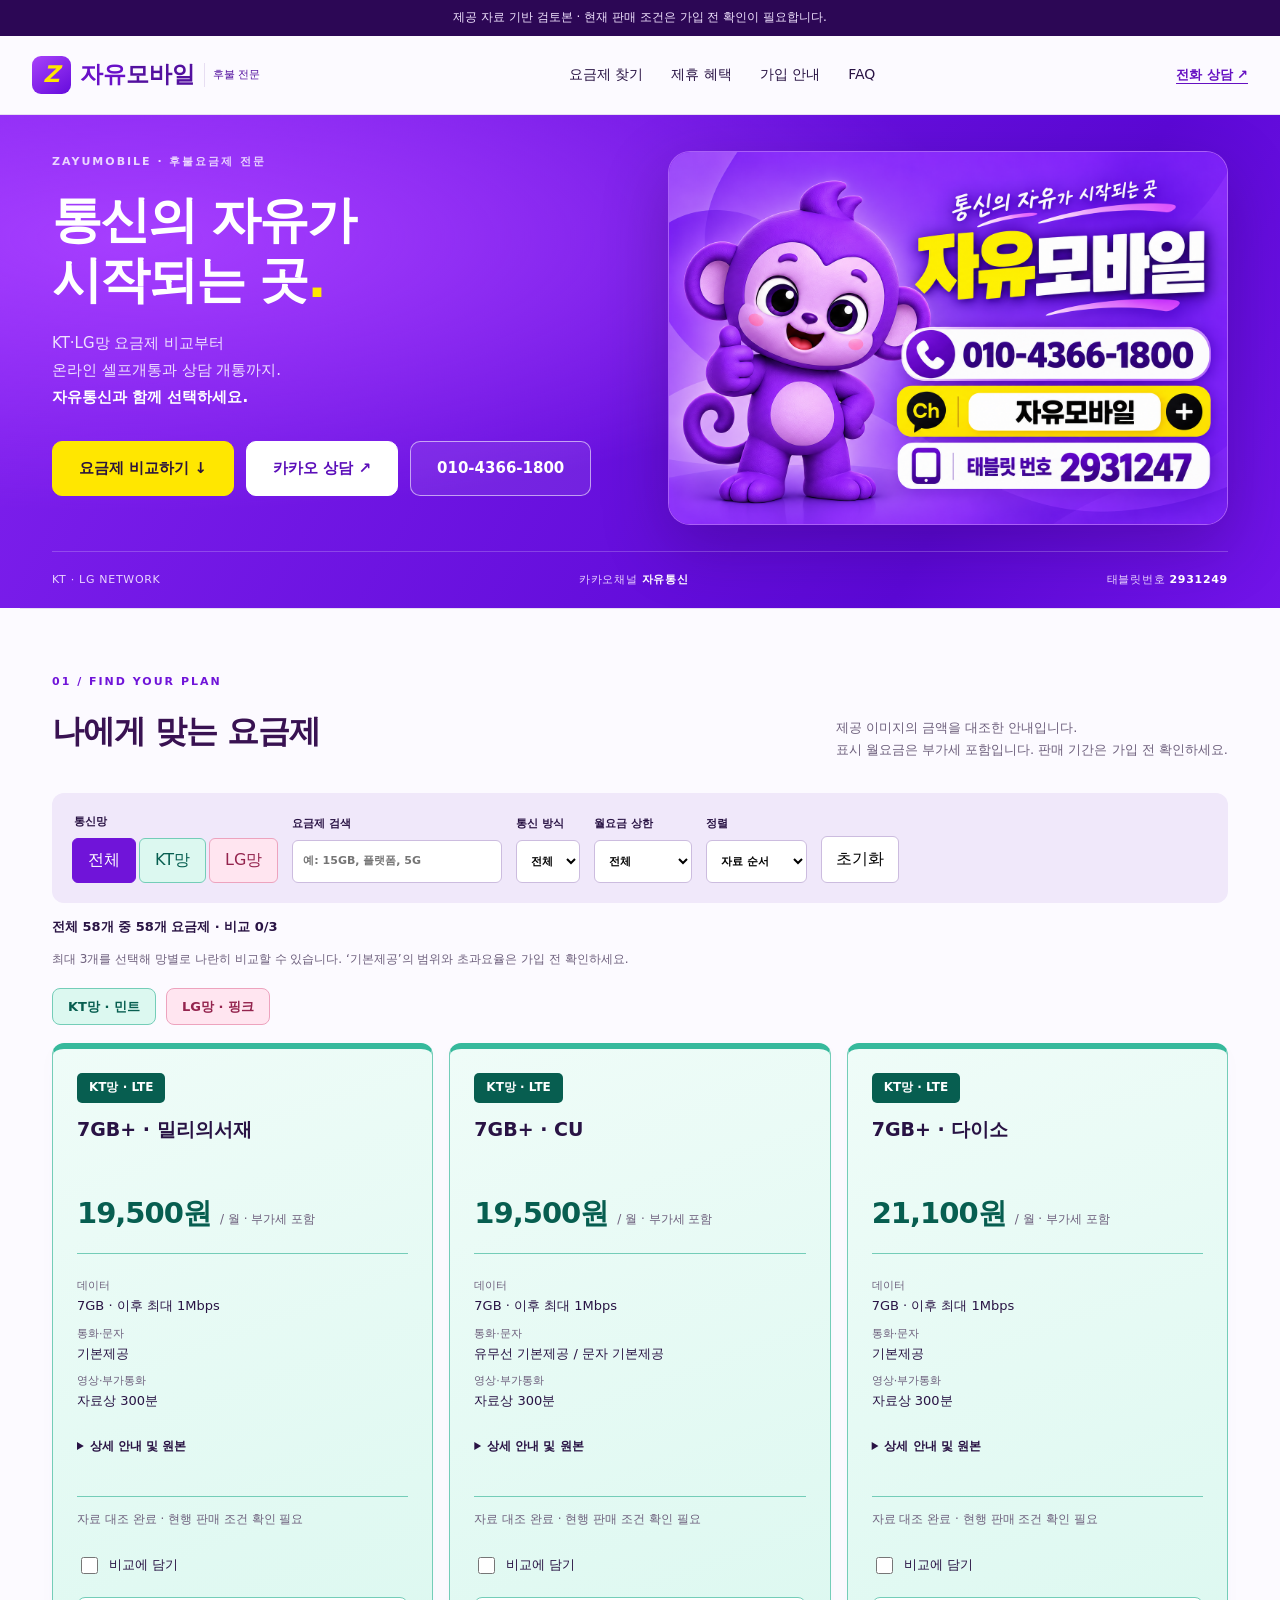
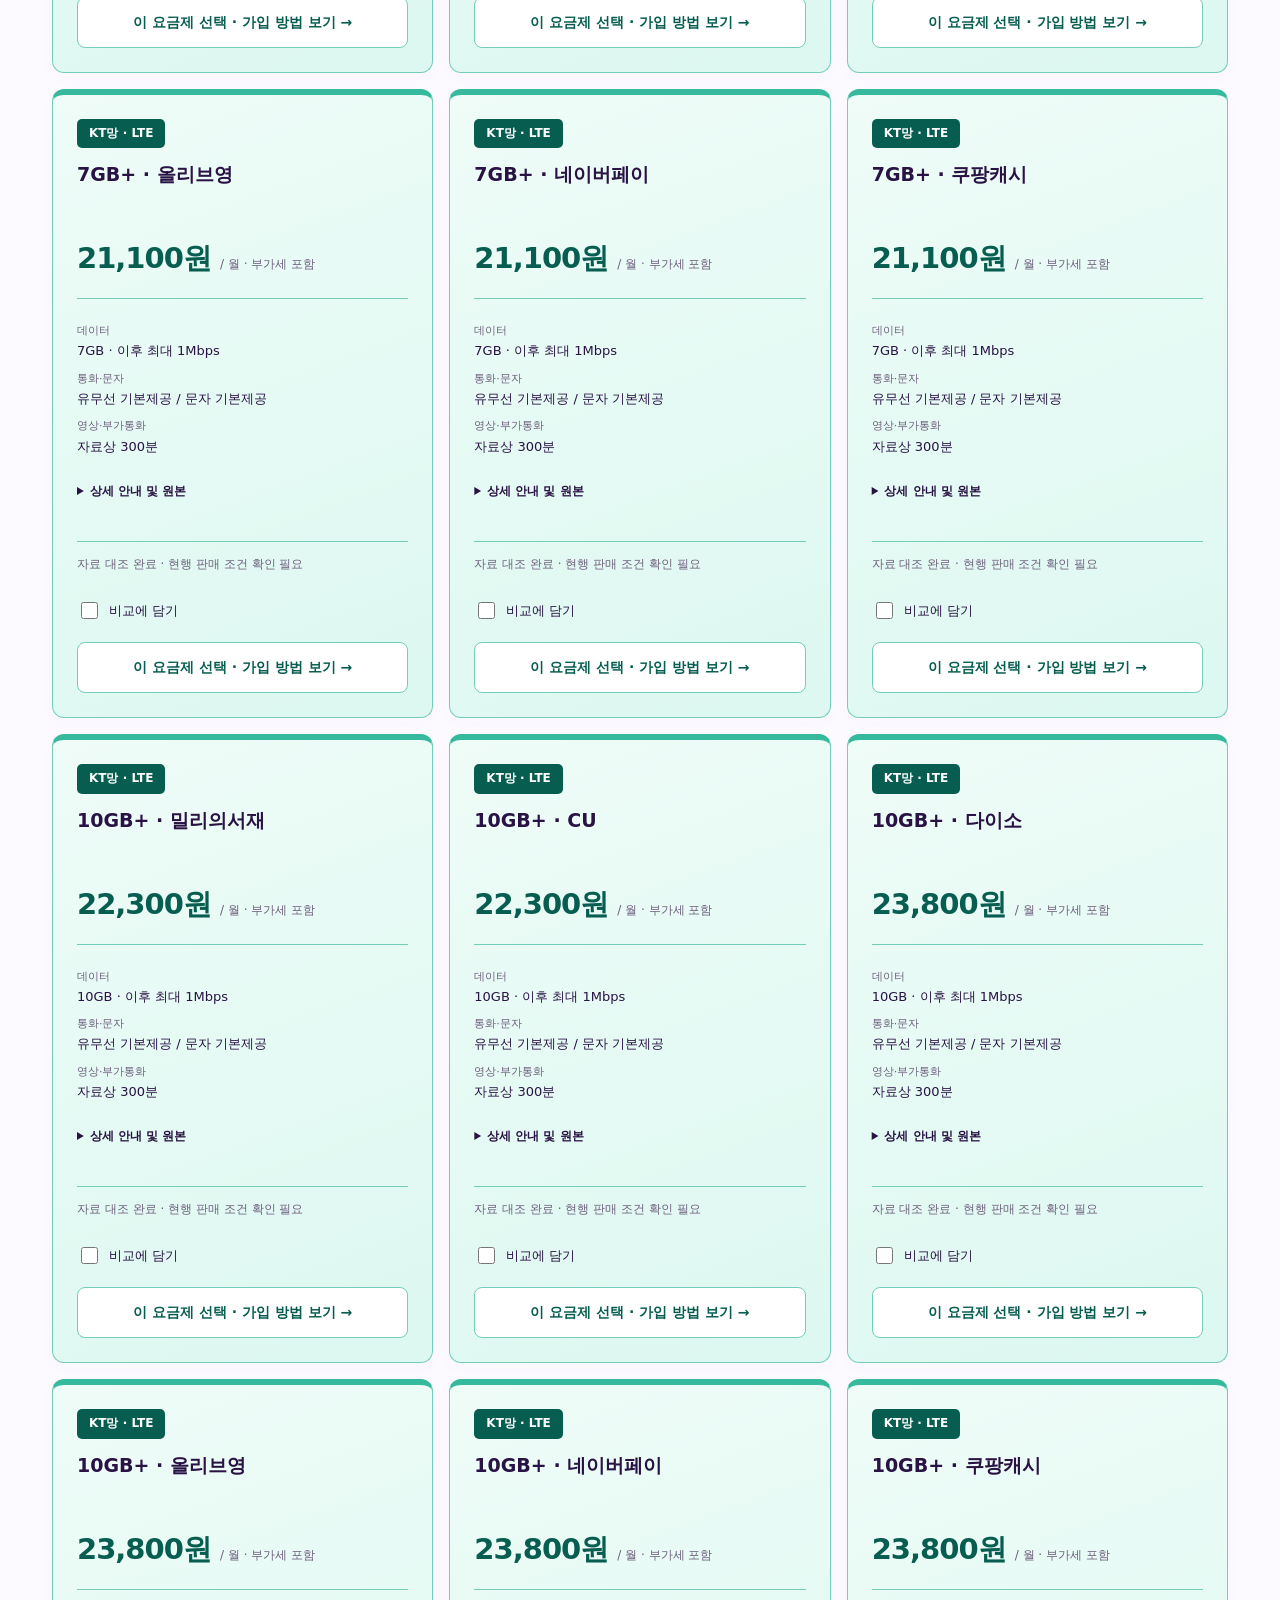
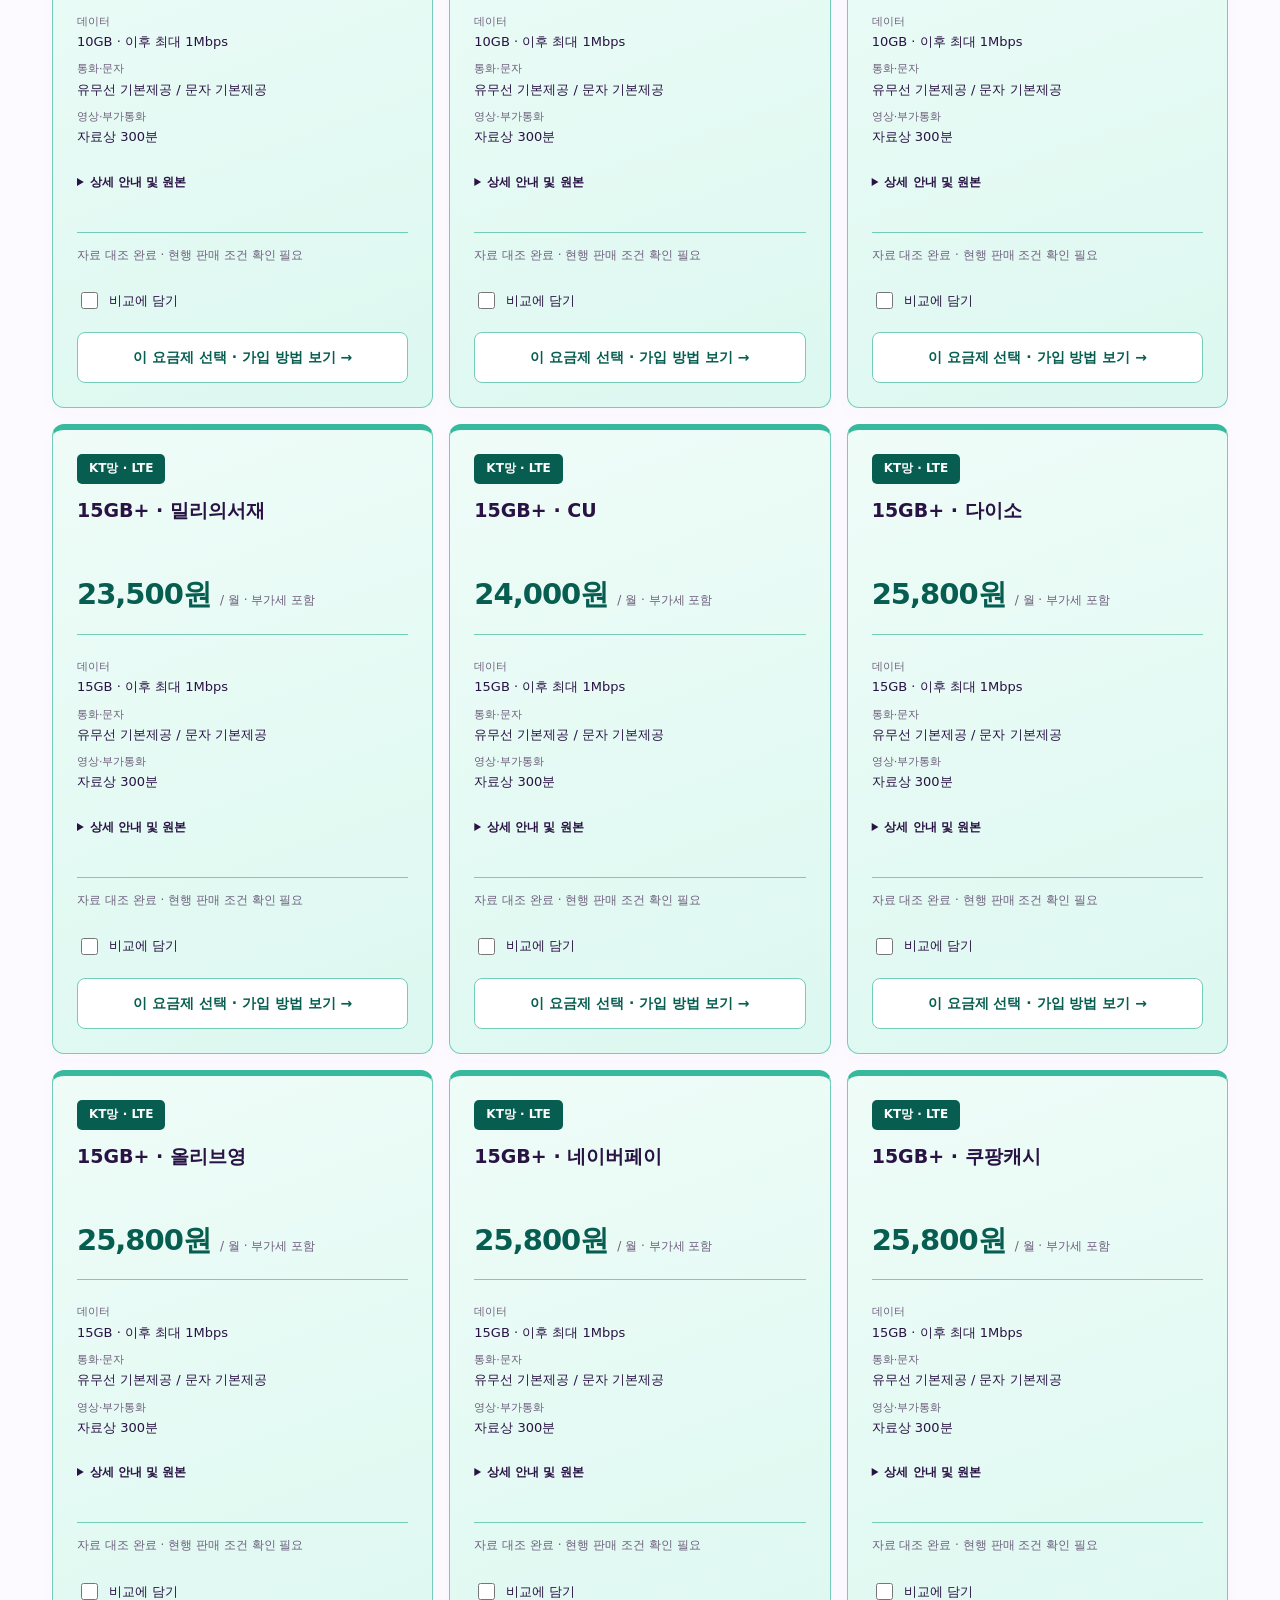
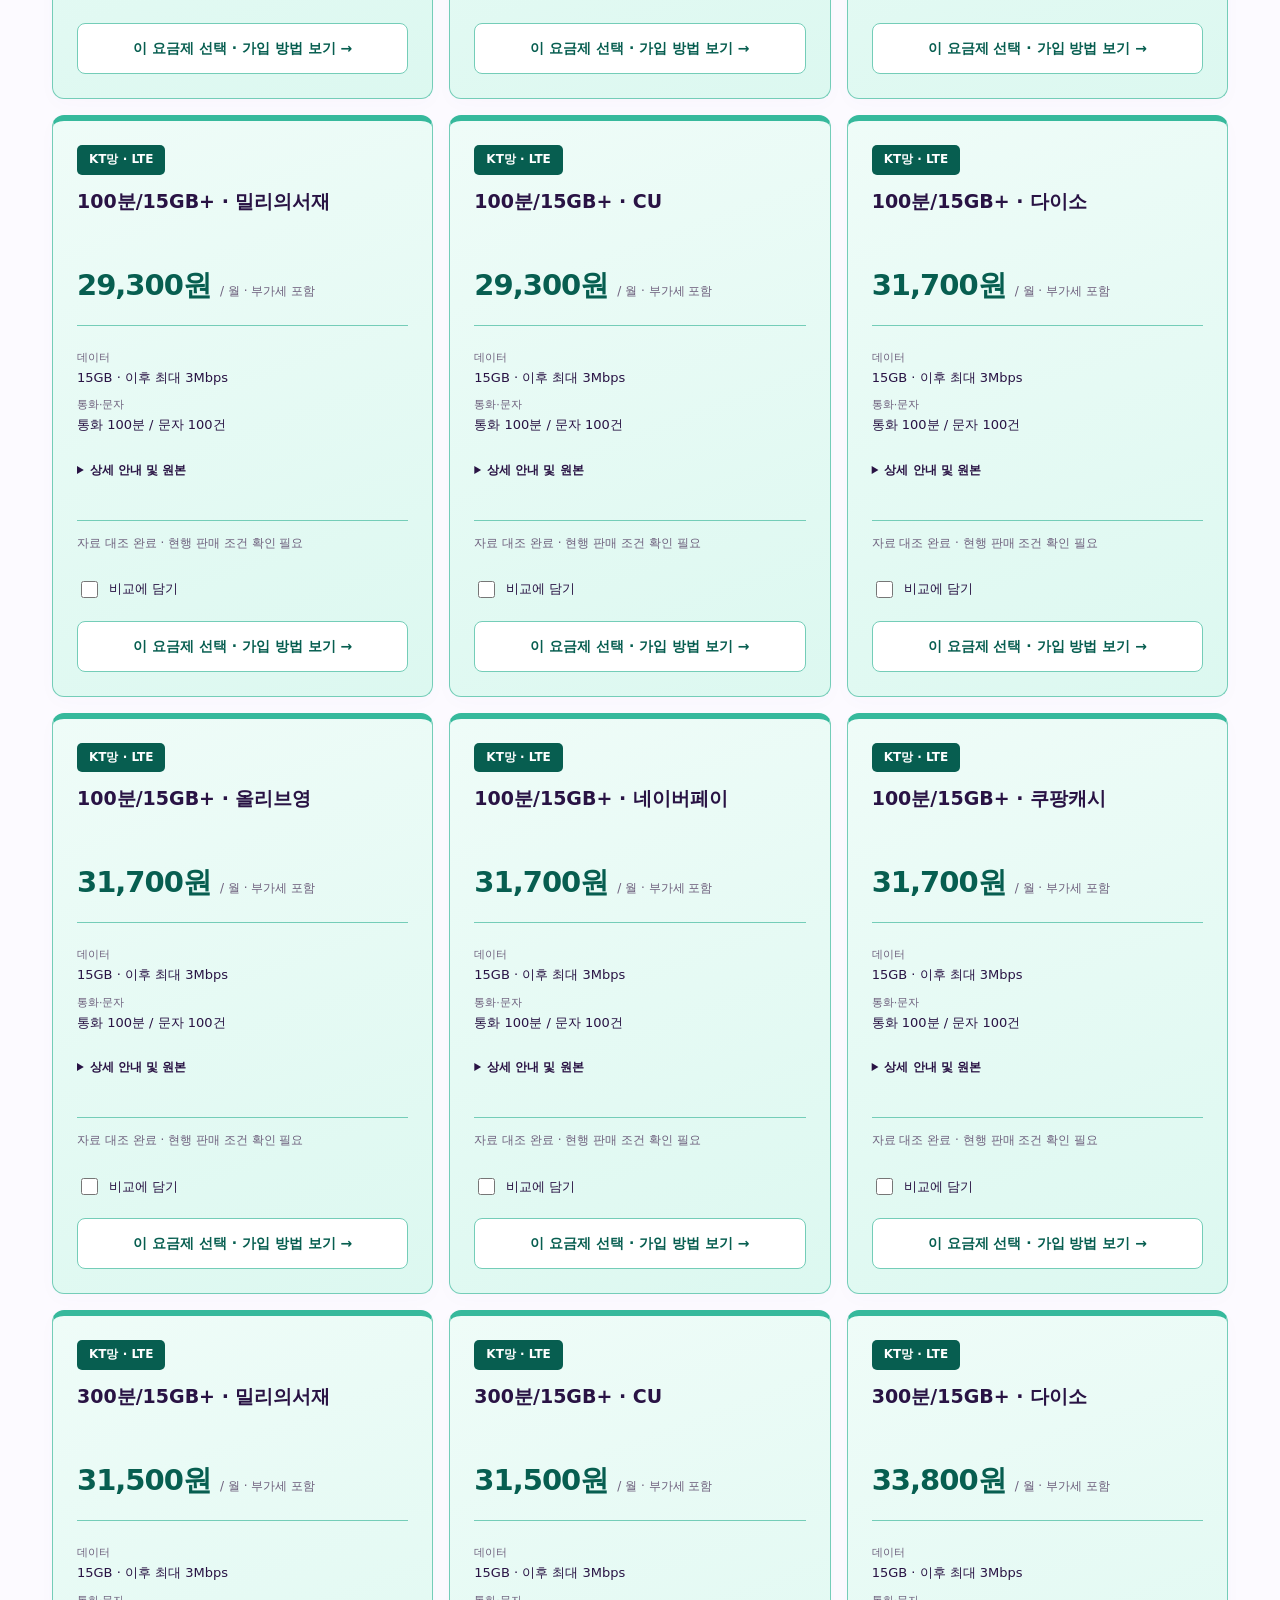
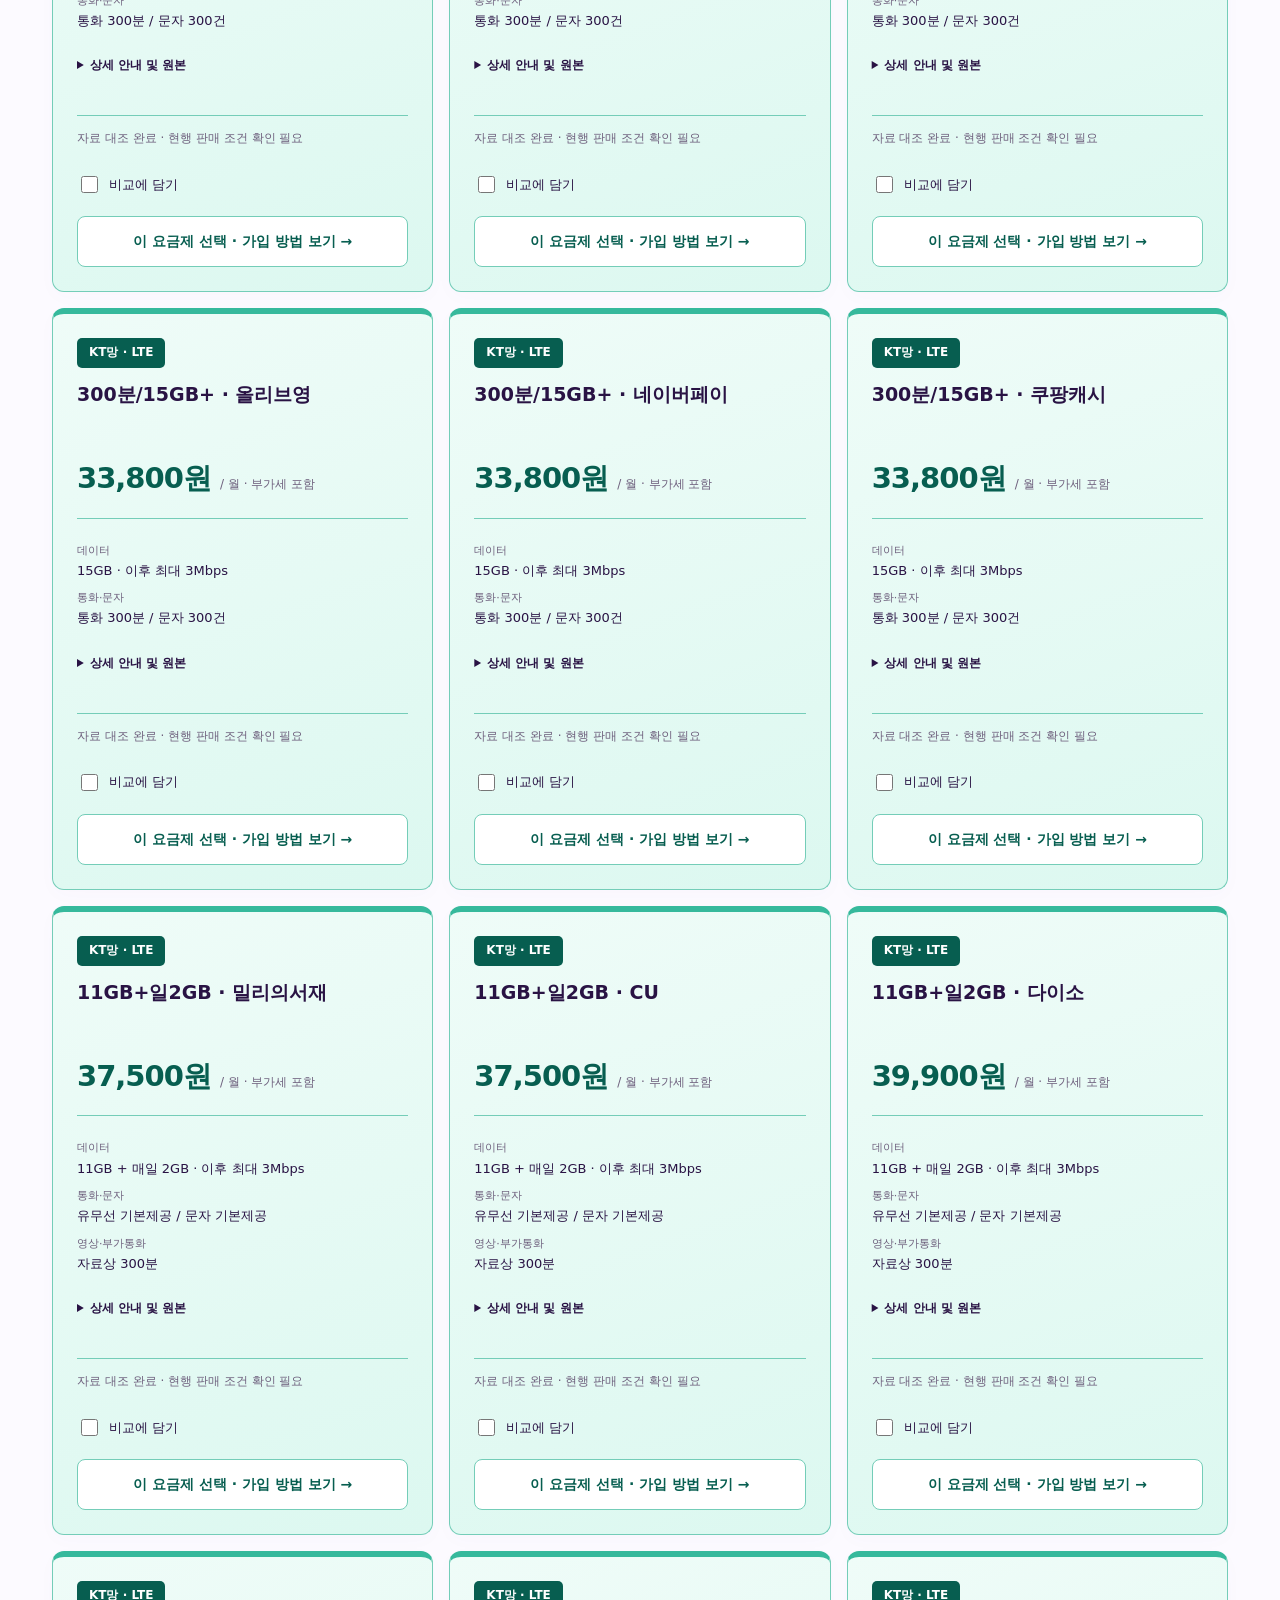
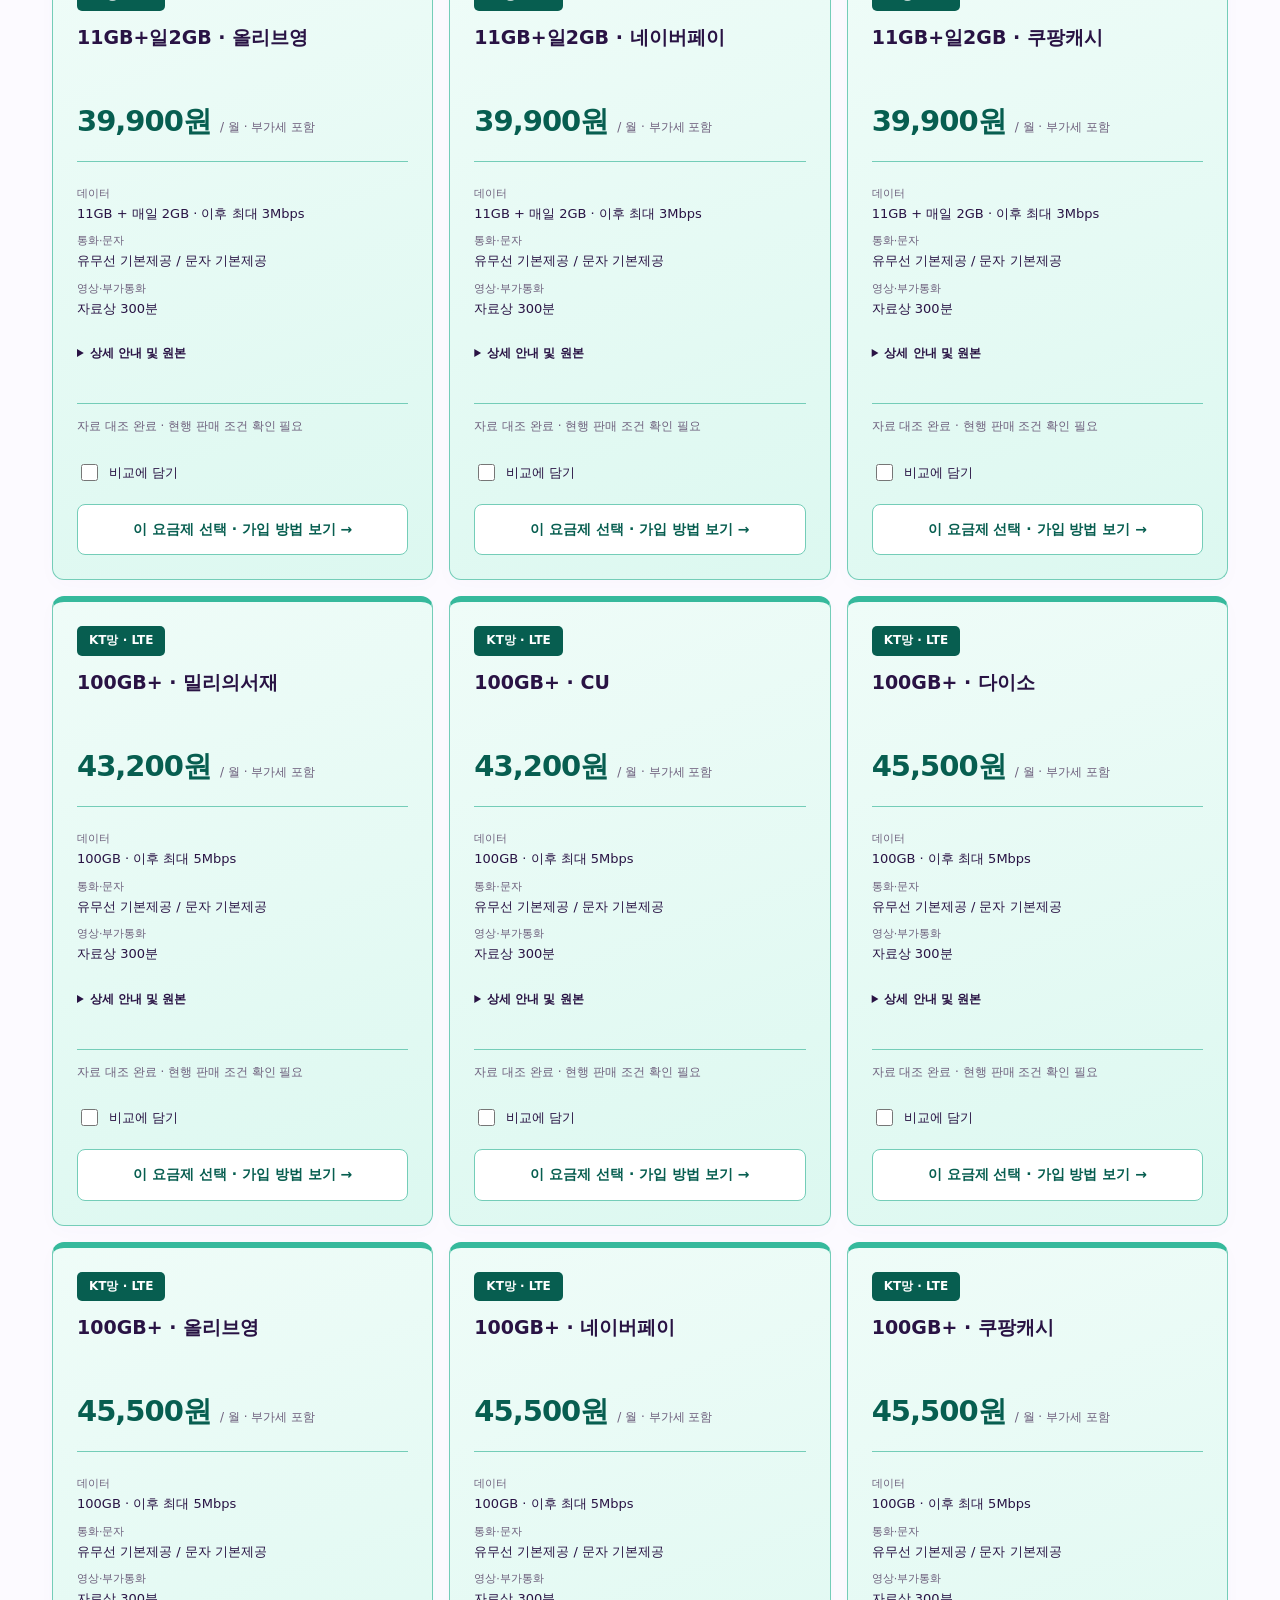
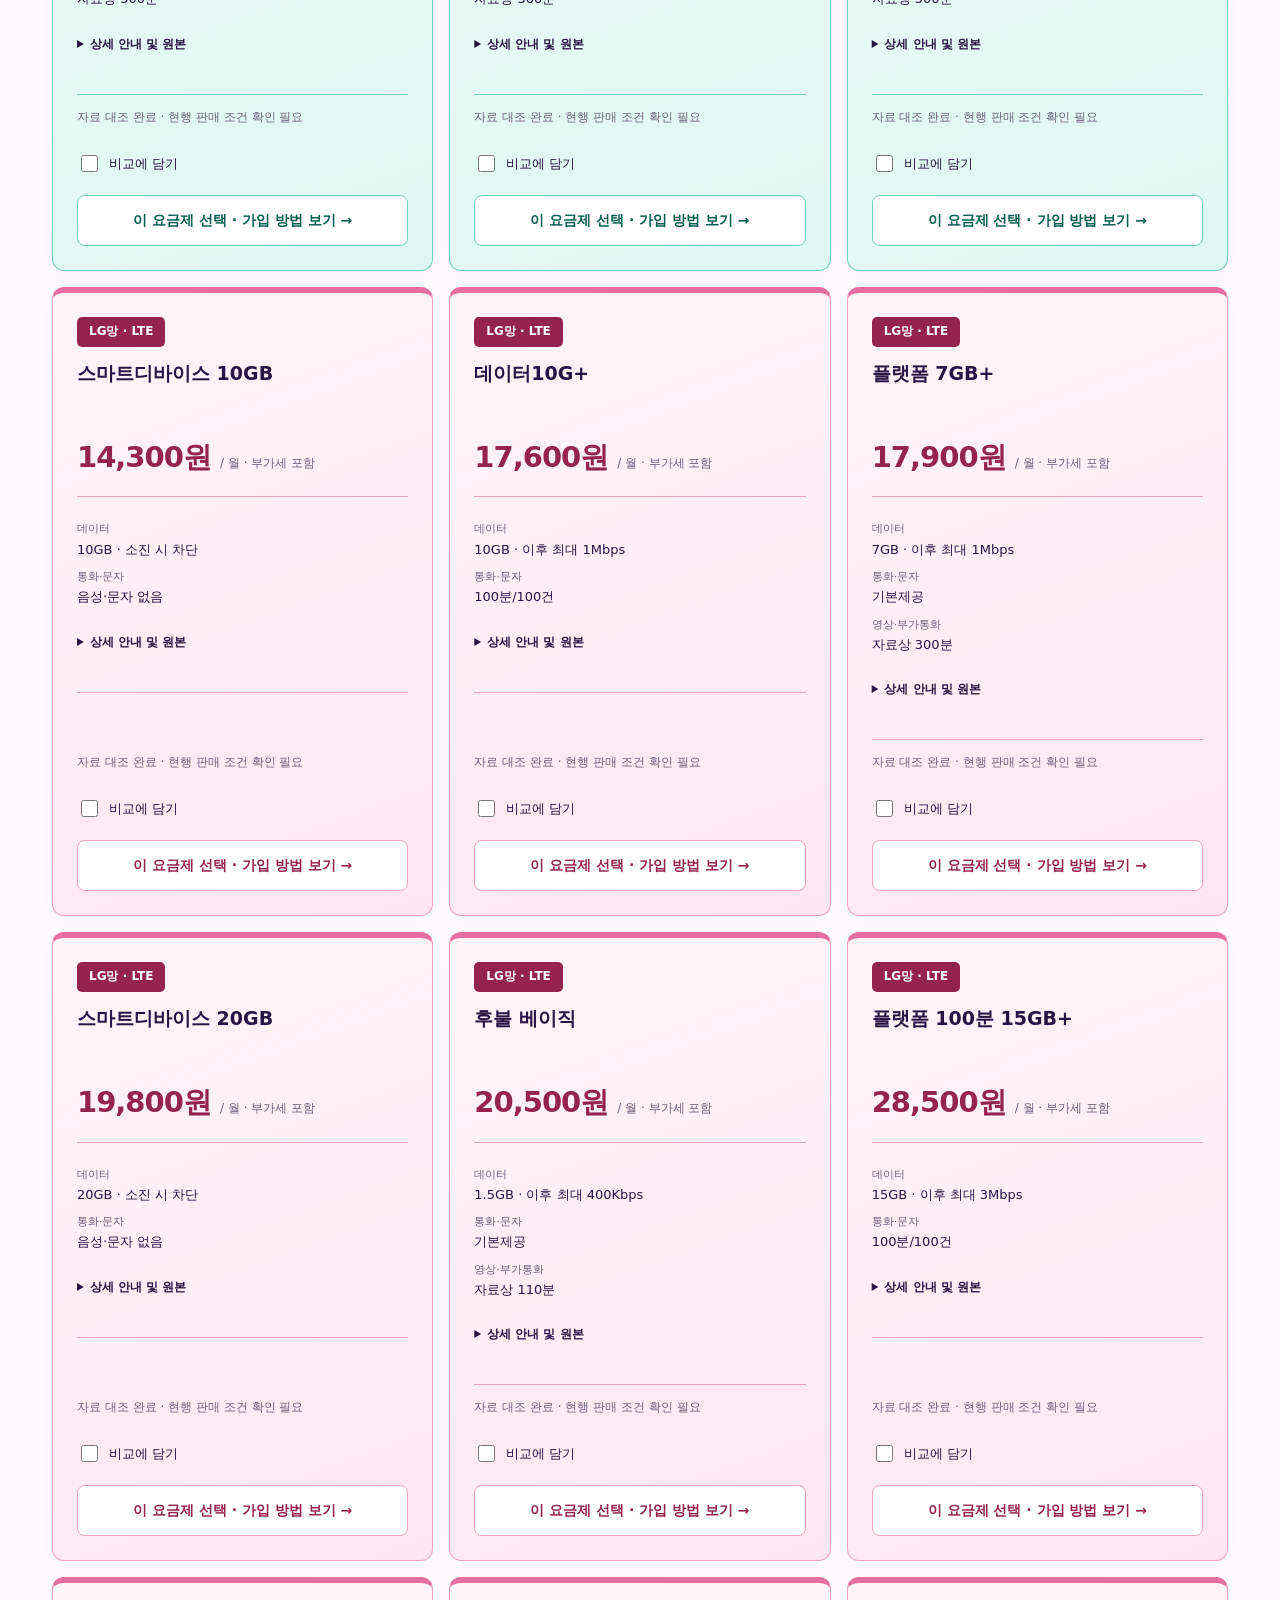
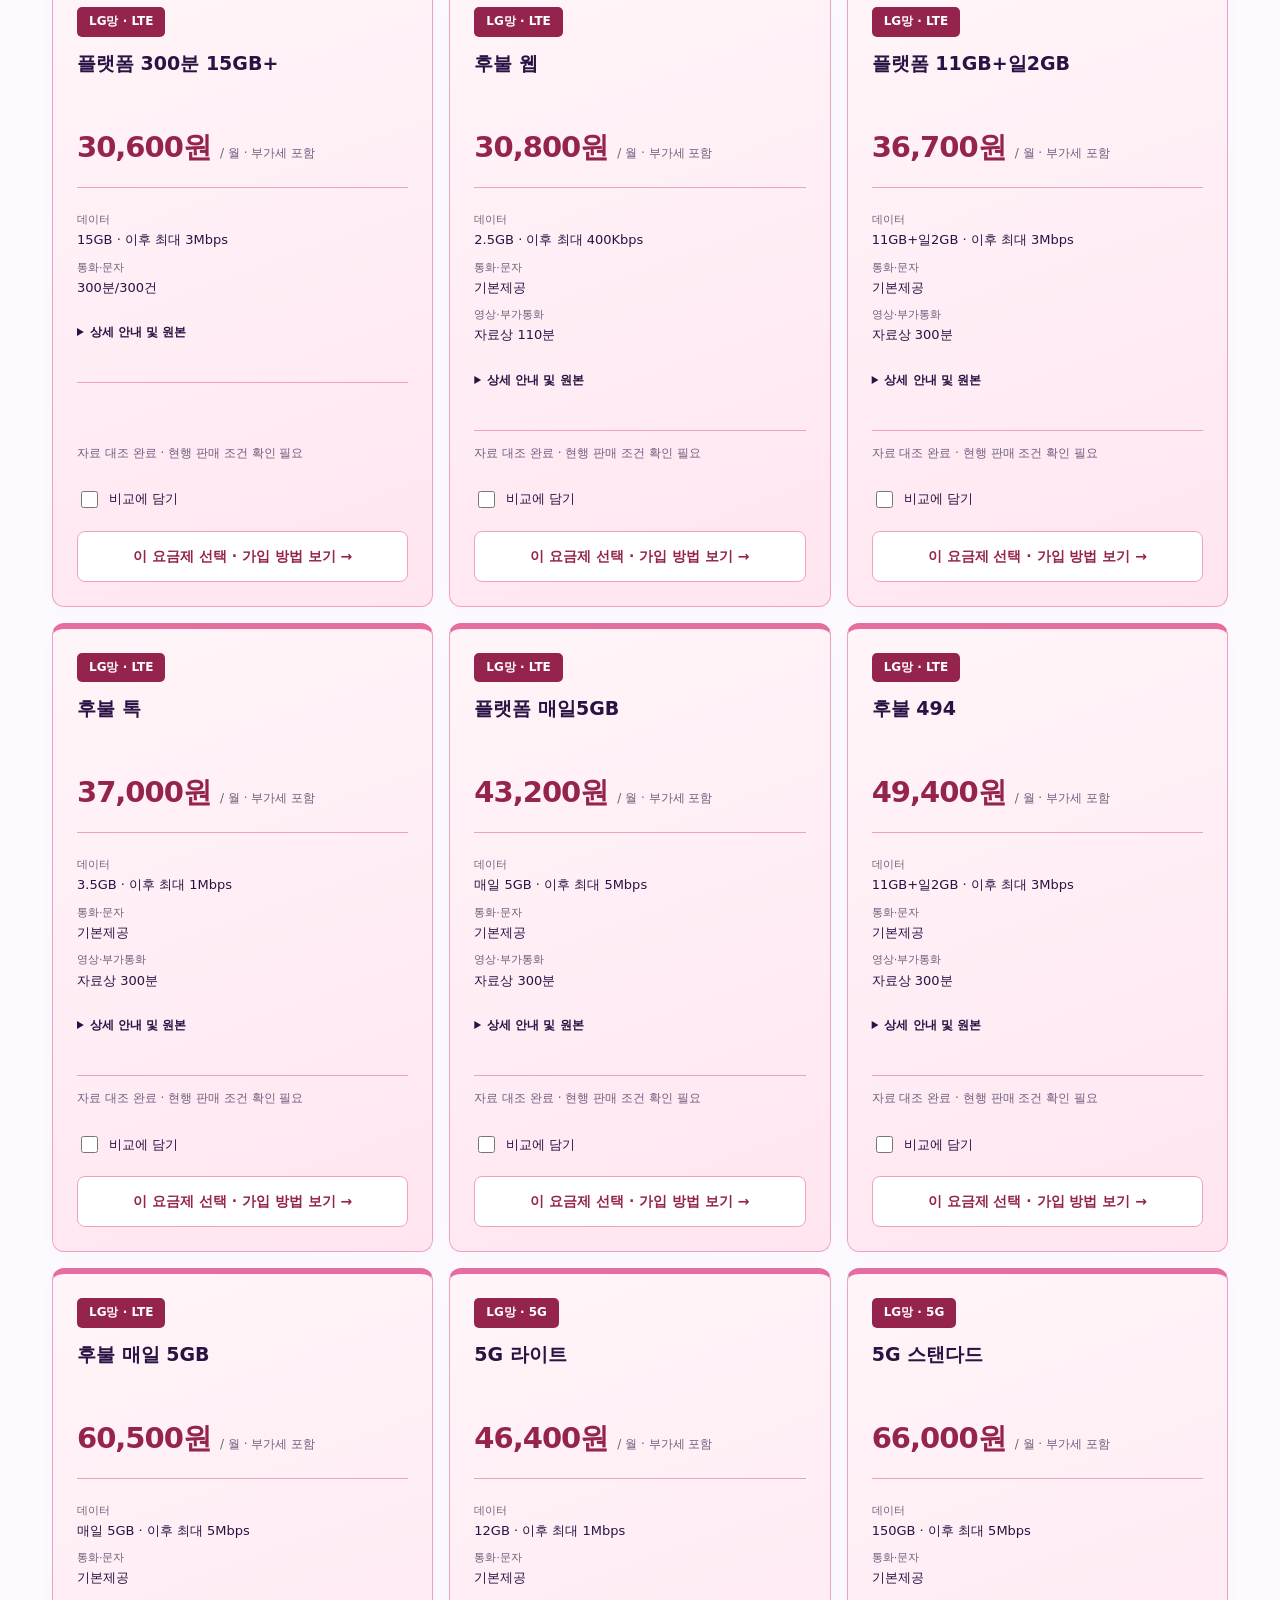
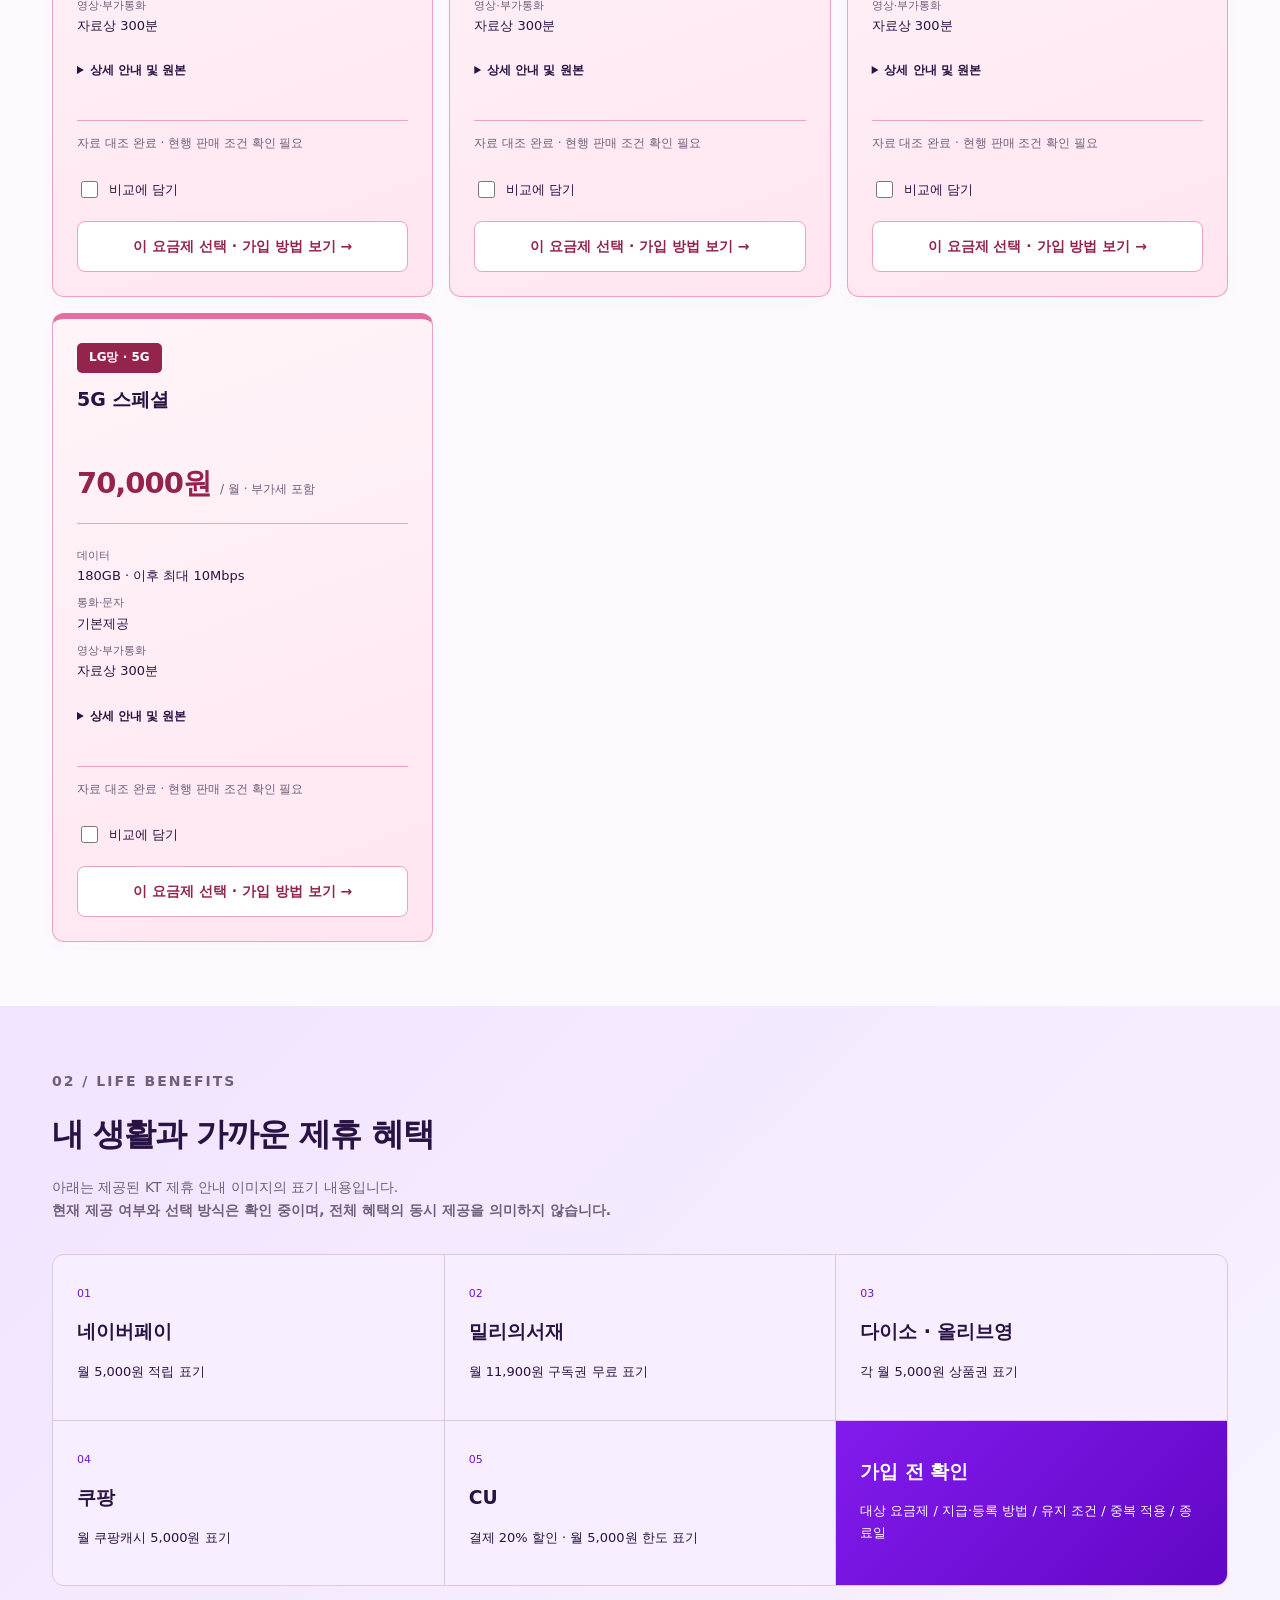
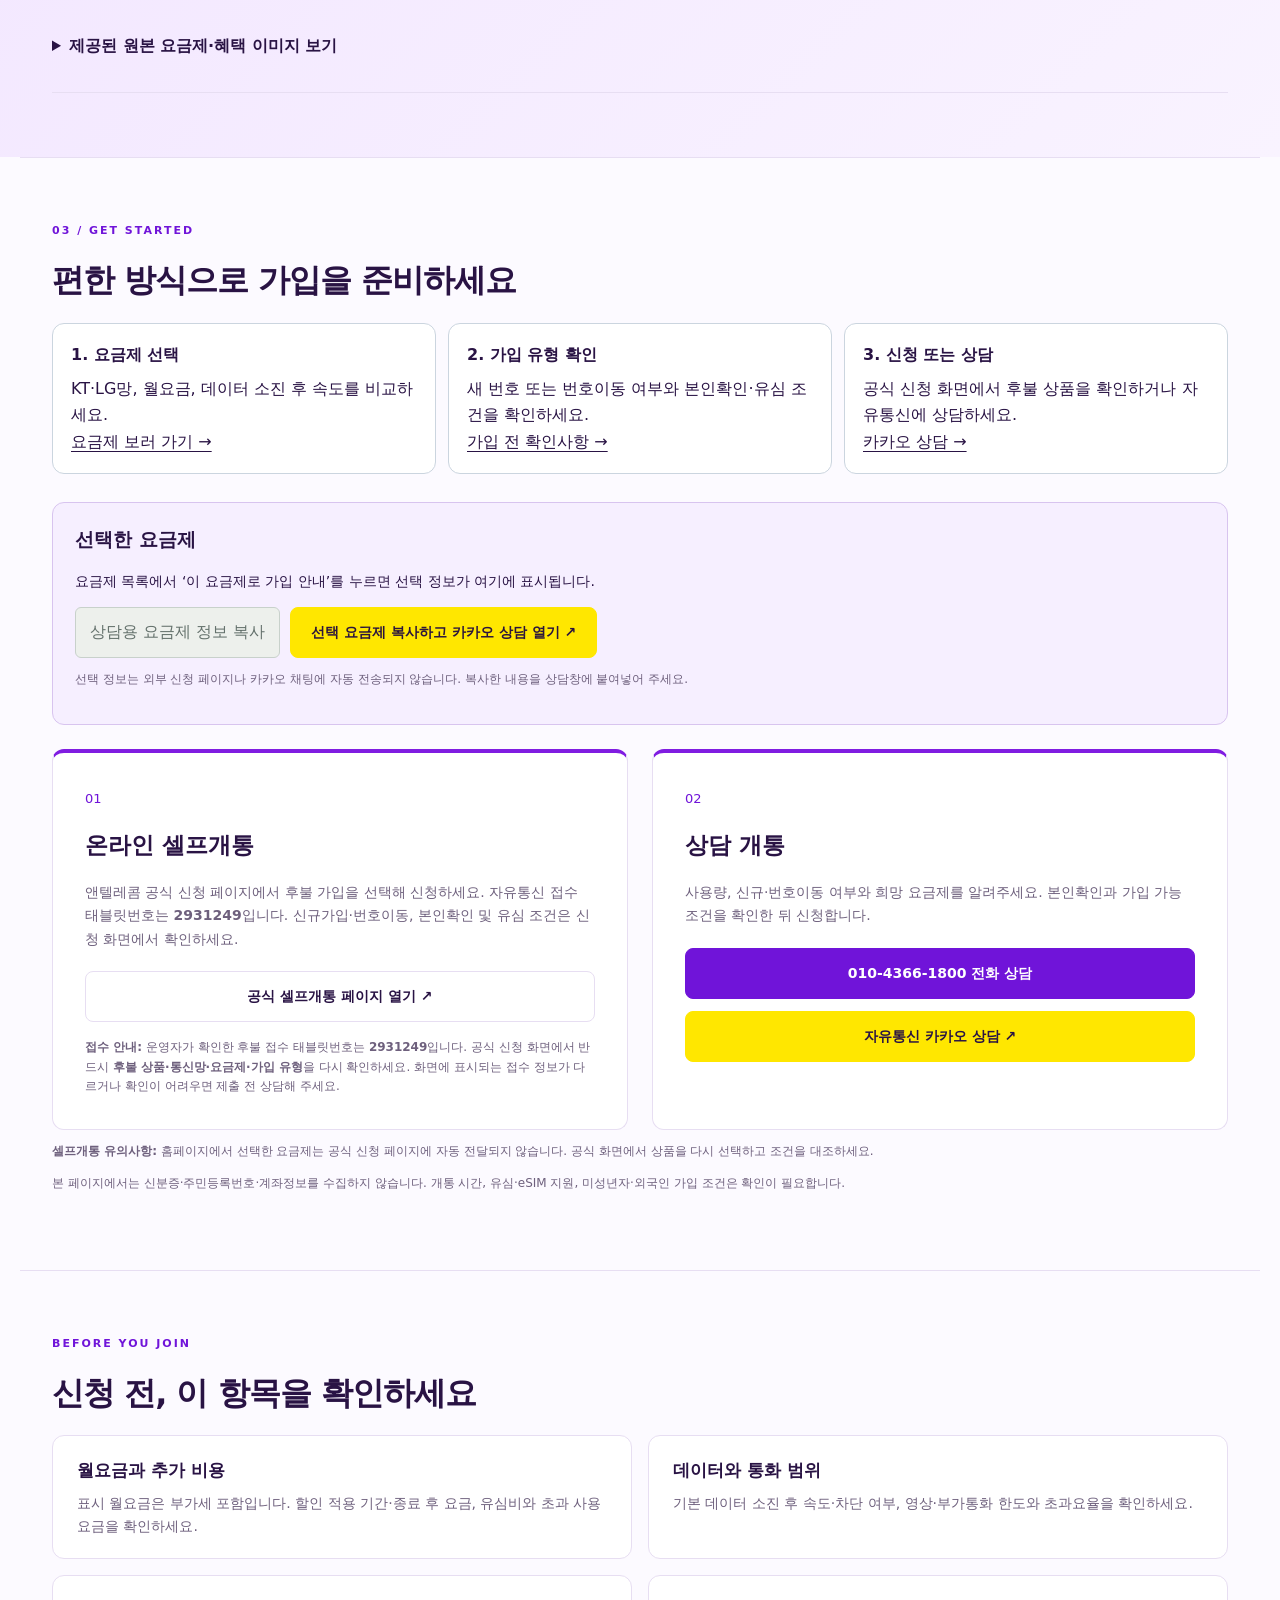
==== commit edf0a998: "Update Jayu Telecom tablet number to 2931249" ====
--- a/index.html
+++ b/index.html
@@ -1,8 +1,8 @@
 <!doctype html>
 <html lang="ko"><head><meta charset="utf-8"><meta name="viewport" content="width=device-width,initial-scale=1"><meta name="description" content="자유통신 후불요금제 안내. KT·LG망 요금제를 비교하고 가입 전 조건을 확인하세요."><meta name="robots" content="index,follow"><title>자유통신 | 후불요금제 비교</title><link rel="stylesheet" href="style.css?v=20261021-mobile7"><link rel="canonical" href="https://jokim223-tech.github.io/zayumobile-homepage/"><meta name="theme-color" content="#7014d9"><link rel="icon" type="image/svg+xml" href="assets/favicon.svg"><meta property="og:type" content="website"><meta property="og:locale" content="ko_KR"><meta property="og:site_name" content="자유통신"><meta property="og:title" content="자유통신 | KT·LG 후불요금제 비교"><meta property="og:description" content="KT·LG망 후불요금제를 비교하고 온라인 셀프개통 또는 카카오 상담으로 가입을 준비하세요. 월요금은 부가세 포함이며 최종 가입 조건은 확인이 필요합니다."><meta property="og:url" content="https://jokim223-tech.github.io/zayumobile-homepage/"><meta property="og:image" content="https://jokim223-tech.github.io/zayumobile-homepage/assets/zayumobile-brand-card.png"><meta property="og:image:alt" content="자유통신 공식 명함과 상담 안내"><meta name="twitter:card" content="summary_large_image"><meta name="google-site-verification" content="U0d5sVR64noJam-uCaus5sU-FkgZS86Fr-30Sb6ku6A" /></head>
 <body><a class="skip" href="#plans">요금제 바로가기</a><div class="review">제공 자료 기반 검토본 · 현재 판매 조건은 가입 전 확인이 필요합니다.</div><header><a class="brand" href="#home"><span class="logo">Z</span><span><span class="brand-yellow">자유</span>모바일</span><span class="brand-sub">후불 전문</span></a><nav aria-label="주 메뉴"><a href="#plans">요금제 찾기</a><a href="#benefits">제휴 혜택</a><a href="#join">가입 안내</a><a href="#faq">FAQ</a></nav><a class="phone" href="tel:01043661800">전화 상담 ↗</a></header>
-<main><section id="home" class="brand-hero"><div class="wrap"><div class="hero-intro"><div><p class="eyebrow">ZAYUMOBILE · 후불요금제 전문</p><h1>통신의 자유가<br>시작되는 곳<span>.</span></h1></div><p class="hero-copy">KT·LG망 요금제 비교부터<br>온라인 셀프개통과 상담 개통까지.<br><strong>자유통신과 함께 선택하세요.</strong></p></div><figure class="brand-art"><img src="assets/zayumobile-brand-card.png" alt="자유통신 공식 명함. 보라색 원숭이 캐릭터, 통신의 자유가 시작되는 곳. 상담 010-4366-1800, 카카오채널 자유통신, 태블릿번호 2931247" width="1536" height="1024" fetchpriority="high"></figure><div class="hero-cta"><a class="button primary" href="#plans">요금제 비교하기 ↓</a><a class="button kakao" href="https://pf.kakao.com/_uWxamX/chat" target="_blank" rel="noopener noreferrer">카카오 상담 ↗</a><a class="button hero-call" href="tel:01043661800">010-4366-1800</a></div><div class="hero-foot"><span>KT · LG NETWORK</span><span>카카오채널 <b>자유통신</b></span><span>태블릿번호 <b>2931247</b></span></div></div></section>
+<main><section id="home" class="brand-hero"><div class="wrap"><div class="hero-intro"><div><p class="eyebrow">ZAYUMOBILE · 후불요금제 전문</p><h1>통신의 자유가<br>시작되는 곳<span>.</span></h1></div><p class="hero-copy">KT·LG망 요금제 비교부터<br>온라인 셀프개통과 상담 개통까지.<br><strong>자유통신과 함께 선택하세요.</strong></p></div><figure class="brand-art"><img src="assets/zayumobile-brand-card.png" alt="자유통신 공식 명함. 보라색 원숭이 캐릭터, 통신의 자유가 시작되는 곳. 상담 010-4366-1800, 카카오채널 자유통신, 태블릿번호 2931249" width="1536" height="1024" fetchpriority="high"></figure><div class="hero-cta"><a class="button primary" href="#plans">요금제 비교하기 ↓</a><a class="button kakao" href="https://pf.kakao.com/_uWxamX/chat" target="_blank" rel="noopener noreferrer">카카오 상담 ↗</a><a class="button hero-call" href="tel:01043661800">010-4366-1800</a></div><div class="hero-foot"><span>KT · LG NETWORK</span><span>카카오채널 <b>자유통신</b></span><span>태블릿번호 <b>2931249</b></span></div></div></section>
 <section id="plans" class="section wrap"><div class="section-title"><div><p class="eyebrow">01 / FIND YOUR PLAN</p><h2>나에게 맞는 요금제</h2></div><p>제공 이미지의 금액을 대조한 안내입니다.<br>표시 월요금은 부가세 포함입니다. 판매 기간은 가입 전 확인하세요.</p></div><div class="toolbar"><fieldset><legend>통신망</legend><div class="tabs"><button data-network="all" aria-pressed="true">전체</button><button data-network="KT" aria-pressed="false">KT망</button><button data-network="LG" aria-pressed="false">LG망</button></div></fieldset><label>요금제 검색<input id="search" type="search" placeholder="예: 15GB, 플랫폼, 5G"></label><label>통신 방식<select id="generation"><option value="all">전체</option><option>LTE</option><option>5G</option></select></label><label>월요금 상한<select id="budget"><option value="999999">전체</option><option value="20000">2만원 이하</option><option value="30000">3만원 이하</option><option value="40000">4만원 이하</option></select></label><label>정렬<select id="sort"><option value="default">자료 순서</option><option value="asc">낮은 요금순</option><option value="desc">높은 요금순</option></select></label><button id="reset" class="plain">초기화</button></div><p id="count" aria-live="polite"></p><a id="compare-jump" class="button compare-jump" href="#comparison" hidden>선택 요금제 비교표 보기 ↓</a><p class="fine">최대 3개를 선택해 망별로 나란히 비교할 수 있습니다. ‘기본제공’의 범위와 초과요율은 가입 전 확인하세요.</p><div class="network-key" aria-label="통신망 색상 안내"><span class="key-kt">KT망 · 민트</span><span class="key-lg">LG망 · 핑크</span></div><noscript><p class="empty">요금제 검색과 비교에는 자바스크립트가 필요합니다. 브라우저 설정을 확인하거나 <a href="assets/kt-rates.jpg">KT 요금표</a>·<a href="assets/lg-rates.jpg">LG 요금표</a>를 확인한 뒤 <a href="tel:01043661800">010-4366-1800</a>으로 상담해 주세요.</p></noscript><div id="cards" class="cards"></div><section id="comparison" class="comparison" hidden><div class="section-title"><h3>선택 요금제 비교</h3><button id="clear-compare" class="plain">선택 해제</button></div><p class="comparison-hint">휴대폰에서는 표를 좌우로 밀어 KT·LG 요금제를 비교할 수 있습니다.</p><div id="compare-content" class="table-scroll" tabindex="0" role="region" aria-label="선택 요금제 비교표, 좌우로 스크롤 가능"></div><div class="comparison-next"><a class="button primary" href="#join">비교한 요금제로 가입 방법 확인 ↓</a><a class="button kakao" href="https://pf.kakao.com/_uWxamX/chat" target="_blank" rel="noopener noreferrer">카카오 상담 ↗</a></div><p class="fine">비교표 마지막 행의 ‘이 요금제로 가입 상담’을 누르면 해당 요금제가 가입 안내에 자동 선택됩니다. 카카오톡에는 복사 후 붙여넣어 주세요.</p></section></section>
 <section id="benefits" class="benefits"><div class="wrap section"><p class="eyebrow">02 / LIFE BENEFITS</p><h2>내 생활과 가까운 제휴 혜택</h2><p>아래는 제공된 KT 제휴 안내 이미지의 표기 내용입니다.<br><strong>현재 제공 여부와 선택 방식은 확인 중이며, 전체 혜택의 동시 제공을 의미하지 않습니다.</strong></p><div class="benefit-grid"><article><span>01</span><h3>네이버페이</h3><p>월 5,000원 적립 표기</p></article><article><span>02</span><h3>밀리의서재</h3><p>월 11,900원 구독권 무료 표기</p></article><article><span>03</span><h3>다이소 · 올리브영</h3><p>각 월 5,000원 상품권 표기</p></article><article><span>04</span><h3>쿠팡</h3><p>월 쿠팡캐시 5,000원 표기</p></article><article><span>05</span><h3>CU</h3><p>결제 20% 할인 · 월 5,000원 한도 표기</p></article><article class="benefit-note"><h3>가입 전 확인</h3><p>대상 요금제 / 지급·등록 방법 / 유지 조건 / 중복 적용 / 종료일</p></article></div><details><summary>제공된 원본 요금제·혜택 이미지 보기</summary><div class="source-links"><a href="assets/kt-rates.jpg" target="_blank" rel="noopener">KT 요금표 ↗</a><a href="assets/lg-rates.jpg" target="_blank" rel="noopener">LG 요금표 ↗</a><a href="assets/kt-benefits.jpg" target="_blank" rel="noopener">KT 제휴 혜택표 ↗</a></div></details></div></section>
-<section id="join" class="section wrap"><p class="eyebrow">03 / GET STARTED</p><h2>편한 방식으로 가입을 준비하세요</h2><div class="join-steps" aria-label="후불 가입 준비 순서" style="display:grid;grid-template-columns:repeat(auto-fit,minmax(205px,1fr));gap:12px;margin:20px 0 28px"><div style="padding:18px;border:1px solid #cbd5df;border-radius:12px;background:#fff"><strong>1. 요금제 선택</strong><p style="margin:8px 0 0">KT·LG망, 월요금, 데이터 소진 후 속도를 비교하세요.</p><a href="#plans">요금제 보러 가기 →</a></div><div style="padding:18px;border:1px solid #cbd5df;border-radius:12px;background:#fff"><strong>2. 가입 유형 확인</strong><p style="margin:8px 0 0">새 번호 또는 번호이동 여부와 본인확인·유심 조건을 확인하세요.</p><a href="#before-join">가입 전 확인사항 →</a></div><div style="padding:18px;border:1px solid #cbd5df;border-radius:12px;background:#fff"><strong>3. 신청 또는 상담</strong><p style="margin:8px 0 0">공식 신청 화면에서 후불 상품을 확인하거나 자유통신에 상담하세요.</p><a href="https://pf.kakao.com/_uWxamX/chat" target="_blank" rel="noopener noreferrer">카카오 상담 →</a></div></div><div id="selected-plan" class="selected-plan" aria-live="polite"><h3>선택한 요금제</h3><p id="selected-plan-text">요금제 목록에서 ‘이 요금제로 가입 안내’를 누르면 선택 정보가 여기에 표시됩니다.</p><div class="selection-actions"><button id="copy-plan" class="plain" type="button" disabled>상담용 요금제 정보 복사</button><a class="button kakao" id="selected-kakao-link" href="https://pf.kakao.com/_uWxamX/chat" target="_blank" rel="noopener noreferrer">선택 요금제 복사하고 카카오 상담 열기 ↗</a><button id="clear-plan" class="plain" type="button" hidden>선택 해제</button></div><p class="fine">선택 정보는 외부 신청 페이지나 카카오 채팅에 자동 전송되지 않습니다. 복사한 내용을 상담창에 붙여넣어 주세요.</p></div><div class="join-grid"><article><span class="number">01</span><h3>온라인 셀프개통</h3><p>앤텔레콤 공식 신청 페이지에서 후불 가입을 선택해 신청하세요. 자유통신 접수 태블릿번호는 <strong>2931247</strong>입니다. 신규가입·번호이동, 본인확인 및 유심 조건은 신청 화면에서 확인하세요.</p><a class="button" id="self-link" href="https://www.n-telecom.co.kr/zinrimobile/view/open/selfopen_explain.aspx" target="_blank" rel="noopener noreferrer">온라인 셀프개통 ↗</a><small><strong>접수 안내:</strong> 운영자가 확인한 후불 접수 태블릿번호는 <strong>2931247</strong>입니다. 공식 신청 화면에서 반드시 <strong>후불 상품·통신망·요금제·가입 유형</strong>을 다시 확인하세요. 화면에 표시되는 접수 정보가 다르거나 확인이 어려우면 제출 전 상담해 주세요.</small></article><article><span class="number">02</span><h3>상담 개통</h3><p>사용량, 신규·번호이동 여부와 희망 요금제를 알려주세요. 본인확인과 가입 가능 조건을 확인한 뒤 신청합니다.</p><a class="button primary" href="tel:01043661800">010-4366-1800 전화 상담</a><a class="button kakao" id="kakao-link" href="https://pf.kakao.com/_uWxamX/chat" target="_blank" rel="noopener noreferrer">자유통신 카카오 상담 ↗</a></article></div><p class="fine"><strong>셀프개통 유의사항:</strong> 홈페이지에서 선택한 요금제는 공식 신청 페이지에 자동 전달되지 않습니다. 공식 화면에서 상품을 다시 선택하고 조건을 대조하세요.</p><p class="fine">본 페이지에서는 신분증·주민등록번호·계좌정보를 수집하지 않습니다. 개통 시간, 유심·eSIM 지원, 미성년자·외국인 가입 조건은 확인이 필요합니다.</p></section>
-<section id="before-join" class="section wrap before-join"><p class="eyebrow">BEFORE YOU JOIN</p><h2>신청 전, 이 항목을 확인하세요</h2><div class="check-grid"><article><h3>월요금과 추가 비용</h3><p>표시 월요금은 부가세 포함입니다. 할인 적용 기간·종료 후 요금, 유심비와 초과 사용 요금을 확인하세요.</p></article><article><h3>데이터와 통화 범위</h3><p>기본 데이터 소진 후 속도·차단 여부, 영상·부가통화 한도와 초과요율을 확인하세요.</p></article><article><h3>제휴 혜택 조건</h3><p>대상 요금제, 혜택 선택 방식, 등록·지급 시점과 유지 조건·종료일을 확인하세요.</p></article><article><h3>가입·번호이동 조건</h3><p>가입 유형, 본인확인 방법, 단말·유심 지원 여부와 실제 개통 가능 시간을 확인하세요.</p></article></div><p class="fine">일부 항목은 제공 자료만으로 확정할 수 없어 확인 중입니다. 신청 화면의 최신 조건과 상담 내용을 확인한 뒤 진행하세요.</p></section><section id="faq" class="section wrap faq"><div><p class="eyebrow">04 / QUESTIONS</p><h2>가입 전,<br>궁금한 것들.</h2></div><div><details><summary>쓰던 번호를 유지할 수 있나요?</summary><p>번호이동을 검토할 수 있습니다. 해당 상품의 번호이동 지원 여부, 기존 회선 상태와 신청 조건을 확인해야 합니다.</p></details><details><summary>표시된 금액으로 계속 사용할 수 있나요?</summary><p>표시 월요금은 부가세 포함입니다. 할인 기간과 종료 후 요금, 부가서비스·초과 사용 요금은 가입 전 확인하세요.</p></details><details><summary>데이터를 다 쓰면 어떻게 되나요?</summary><p>LG망은 자료에 표기된 소진 후 최대 속도 또는 차단 여부를 표시했습니다. KT 7GB+·10GB+·15GB+ 기본통화형은 소진 후 최대 1Mbps, 100분/15GB+·300분/15GB+와 11GB+매일 2GB는 최대 3Mbps, 100GB+는 최대 5Mbps입니다. 추가 데이터 프로모션의 적용 대상·기간은 가입 전 확인하세요.</p></details><details><summary>제휴 혜택을 모두 받을 수 있나요?</summary><p>동시 제공으로 확정할 수 없습니다. 선택 가능한 혜택, 지급 대상·방법·기간과 요금제별 적용 조건을 확인해야 합니다.</p></details><details><summary>지금 바로 셀프개통할 수 있나요?</summary><p>연결된 앤텔레콤 공식 신청 페이지에서 후불 가입을 선택할 수 있으며, 운영자가 확인한 접수 태블릿번호는 2931247입니다. 원하는 상품과 가입 유형, 본인확인·최종 가입 조건을 확인한 뒤 진행하세요.</p></details><details><summary>통화 기본제공이면 모든 전화가 포함되나요?</summary><p>기본제공과 영상·부가통화 한도는 구분해야 합니다. 자료에서 확인한 별도 제공량은 요금제 상세에 표시하며, 대상 번호와 초과요율은 가입 전 확인하세요.</p></details></div></section></main><footer class="wrap"><div class="footer-brand-note">통신의 자유가 시작되는 곳</div><a class="brand" href="#home">자유통신</a><p>후불요금제 전문 안내 · 상담 <a href="tel:01043661800">010-4366-1800</a><br>카카오채널 자유통신 · 태블릿번호 <strong>2931247</strong></p><p class="fine business-info">운영 사업자: 진리엔터 · 대표자: 김종오<br>사업자등록번호: 520-10-03363<br>사업장 주소: 경기도 성남시 수정구 성남대로 1306</p><p class="fine">자료 대조일 2026.10.21 · 현재 판매 조건 확정일을 의미하지 않습니다.<br><a href="terms.html">홈페이지 이용약관(검토본)</a> · <a href="privacy.html">개인정보 처리방침(검토본)</a><br>두 문서는 실제 운영 절차 확인 후 정식 시행할 예정입니다.</p><a href="#before-join">가입 전 확인사항 ↑</a></footer><nav class="mobile-contact" aria-label="빠른 상담 및 가입"><a href="tel:01043661800">전화 상담</a><a class="quick-kakao" href="https://pf.kakao.com/_uWxamX/chat" target="_blank" rel="noopener noreferrer">카카오 상담 ↗</a><a class="quick-join" href="#join">가입 안내 ↑</a></nav><div id="status" role="status" aria-live="polite"></div><script src="config.js"></script><script src="plans-data.js?v=20261021-kt42"></script><script src="app.js?v=20261021-compare8"></script></body></html>
+<section id="join" class="section wrap"><p class="eyebrow">03 / GET STARTED</p><h2>편한 방식으로 가입을 준비하세요</h2><div class="join-steps" aria-label="후불 가입 준비 순서" style="display:grid;grid-template-columns:repeat(auto-fit,minmax(205px,1fr));gap:12px;margin:20px 0 28px"><div style="padding:18px;border:1px solid #cbd5df;border-radius:12px;background:#fff"><strong>1. 요금제 선택</strong><p style="margin:8px 0 0">KT·LG망, 월요금, 데이터 소진 후 속도를 비교하세요.</p><a href="#plans">요금제 보러 가기 →</a></div><div style="padding:18px;border:1px solid #cbd5df;border-radius:12px;background:#fff"><strong>2. 가입 유형 확인</strong><p style="margin:8px 0 0">새 번호 또는 번호이동 여부와 본인확인·유심 조건을 확인하세요.</p><a href="#before-join">가입 전 확인사항 →</a></div><div style="padding:18px;border:1px solid #cbd5df;border-radius:12px;background:#fff"><strong>3. 신청 또는 상담</strong><p style="margin:8px 0 0">공식 신청 화면에서 후불 상품을 확인하거나 자유통신에 상담하세요.</p><a href="https://pf.kakao.com/_uWxamX/chat" target="_blank" rel="noopener noreferrer">카카오 상담 →</a></div></div><div id="selected-plan" class="selected-plan" aria-live="polite"><h3>선택한 요금제</h3><p id="selected-plan-text">요금제 목록에서 ‘이 요금제로 가입 안내’를 누르면 선택 정보가 여기에 표시됩니다.</p><div class="selection-actions"><button id="copy-plan" class="plain" type="button" disabled>상담용 요금제 정보 복사</button><a class="button kakao" id="selected-kakao-link" href="https://pf.kakao.com/_uWxamX/chat" target="_blank" rel="noopener noreferrer">선택 요금제 복사하고 카카오 상담 열기 ↗</a><button id="clear-plan" class="plain" type="button" hidden>선택 해제</button></div><p class="fine">선택 정보는 외부 신청 페이지나 카카오 채팅에 자동 전송되지 않습니다. 복사한 내용을 상담창에 붙여넣어 주세요.</p></div><div class="join-grid"><article><span class="number">01</span><h3>온라인 셀프개통</h3><p>앤텔레콤 공식 신청 페이지에서 후불 가입을 선택해 신청하세요. 자유통신 접수 태블릿번호는 <strong>2931249</strong>입니다. 신규가입·번호이동, 본인확인 및 유심 조건은 신청 화면에서 확인하세요.</p><a class="button" id="self-link" href="https://www.n-telecom.co.kr/zinrimobile/view/open/selfopen_explain.aspx" target="_blank" rel="noopener noreferrer">온라인 셀프개통 ↗</a><small><strong>접수 안내:</strong> 운영자가 확인한 후불 접수 태블릿번호는 <strong>2931249</strong>입니다. 공식 신청 화면에서 반드시 <strong>후불 상품·통신망·요금제·가입 유형</strong>을 다시 확인하세요. 화면에 표시되는 접수 정보가 다르거나 확인이 어려우면 제출 전 상담해 주세요.</small></article><article><span class="number">02</span><h3>상담 개통</h3><p>사용량, 신규·번호이동 여부와 희망 요금제를 알려주세요. 본인확인과 가입 가능 조건을 확인한 뒤 신청합니다.</p><a class="button primary" href="tel:01043661800">010-4366-1800 전화 상담</a><a class="button kakao" id="kakao-link" href="https://pf.kakao.com/_uWxamX/chat" target="_blank" rel="noopener noreferrer">자유통신 카카오 상담 ↗</a></article></div><p class="fine"><strong>셀프개통 유의사항:</strong> 홈페이지에서 선택한 요금제는 공식 신청 페이지에 자동 전달되지 않습니다. 공식 화면에서 상품을 다시 선택하고 조건을 대조하세요.</p><p class="fine">본 페이지에서는 신분증·주민등록번호·계좌정보를 수집하지 않습니다. 개통 시간, 유심·eSIM 지원, 미성년자·외국인 가입 조건은 확인이 필요합니다.</p></section>
+<section id="before-join" class="section wrap before-join"><p class="eyebrow">BEFORE YOU JOIN</p><h2>신청 전, 이 항목을 확인하세요</h2><div class="check-grid"><article><h3>월요금과 추가 비용</h3><p>표시 월요금은 부가세 포함입니다. 할인 적용 기간·종료 후 요금, 유심비와 초과 사용 요금을 확인하세요.</p></article><article><h3>데이터와 통화 범위</h3><p>기본 데이터 소진 후 속도·차단 여부, 영상·부가통화 한도와 초과요율을 확인하세요.</p></article><article><h3>제휴 혜택 조건</h3><p>대상 요금제, 혜택 선택 방식, 등록·지급 시점과 유지 조건·종료일을 확인하세요.</p></article><article><h3>가입·번호이동 조건</h3><p>가입 유형, 본인확인 방법, 단말·유심 지원 여부와 실제 개통 가능 시간을 확인하세요.</p></article></div><p class="fine">일부 항목은 제공 자료만으로 확정할 수 없어 확인 중입니다. 신청 화면의 최신 조건과 상담 내용을 확인한 뒤 진행하세요.</p></section><section id="faq" class="section wrap faq"><div><p class="eyebrow">04 / QUESTIONS</p><h2>가입 전,<br>궁금한 것들.</h2></div><div><details><summary>쓰던 번호를 유지할 수 있나요?</summary><p>번호이동을 검토할 수 있습니다. 해당 상품의 번호이동 지원 여부, 기존 회선 상태와 신청 조건을 확인해야 합니다.</p></details><details><summary>표시된 금액으로 계속 사용할 수 있나요?</summary><p>표시 월요금은 부가세 포함입니다. 할인 기간과 종료 후 요금, 부가서비스·초과 사용 요금은 가입 전 확인하세요.</p></details><details><summary>데이터를 다 쓰면 어떻게 되나요?</summary><p>LG망은 자료에 표기된 소진 후 최대 속도 또는 차단 여부를 표시했습니다. KT 7GB+·10GB+·15GB+ 기본통화형은 소진 후 최대 1Mbps, 100분/15GB+·300분/15GB+와 11GB+매일 2GB는 최대 3Mbps, 100GB+는 최대 5Mbps입니다. 추가 데이터 프로모션의 적용 대상·기간은 가입 전 확인하세요.</p></details><details><summary>제휴 혜택을 모두 받을 수 있나요?</summary><p>동시 제공으로 확정할 수 없습니다. 선택 가능한 혜택, 지급 대상·방법·기간과 요금제별 적용 조건을 확인해야 합니다.</p></details><details><summary>지금 바로 셀프개통할 수 있나요?</summary><p>연결된 앤텔레콤 공식 신청 페이지에서 후불 가입을 선택할 수 있으며, 운영자가 확인한 접수 태블릿번호는 2931249입니다. 원하는 상품과 가입 유형, 본인확인·최종 가입 조건을 확인한 뒤 진행하세요.</p></details><details><summary>통화 기본제공이면 모든 전화가 포함되나요?</summary><p>기본제공과 영상·부가통화 한도는 구분해야 합니다. 자료에서 확인한 별도 제공량은 요금제 상세에 표시하며, 대상 번호와 초과요율은 가입 전 확인하세요.</p></details></div></section></main><footer class="wrap"><div class="footer-brand-note">통신의 자유가 시작되는 곳</div><a class="brand" href="#home">자유통신</a><p>후불요금제 전문 안내 · 상담 <a href="tel:01043661800">010-4366-1800</a><br>카카오채널 자유통신 · 태블릿번호 <strong>2931249</strong></p><p class="fine business-info">운영 사업자: 진리엔터 · 대표자: 김종오<br>사업자등록번호: 520-10-03363<br>사업장 주소: 경기도 성남시 수정구 성남대로 1306</p><p class="fine">자료 대조일 2026.10.21 · 현재 판매 조건 확정일을 의미하지 않습니다.<br><a href="terms.html">홈페이지 이용약관(검토본)</a> · <a href="privacy.html">개인정보 처리방침(검토본)</a><br>두 문서는 실제 운영 절차 확인 후 정식 시행할 예정입니다.</p><a href="#before-join">가입 전 확인사항 ↑</a></footer><nav class="mobile-contact" aria-label="빠른 상담 및 가입"><a href="tel:01043661800">전화 상담</a><a class="quick-kakao" href="https://pf.kakao.com/_uWxamX/chat" target="_blank" rel="noopener noreferrer">카카오 상담 ↗</a><a class="quick-join" href="#join">가입 안내 ↑</a></nav><div id="status" role="status" aria-live="polite"></div><script src="config.js"></script><script src="plans-data.js?v=20261021-kt42"></script><script src="app.js?v=20261021-compare8"></script></body></html>
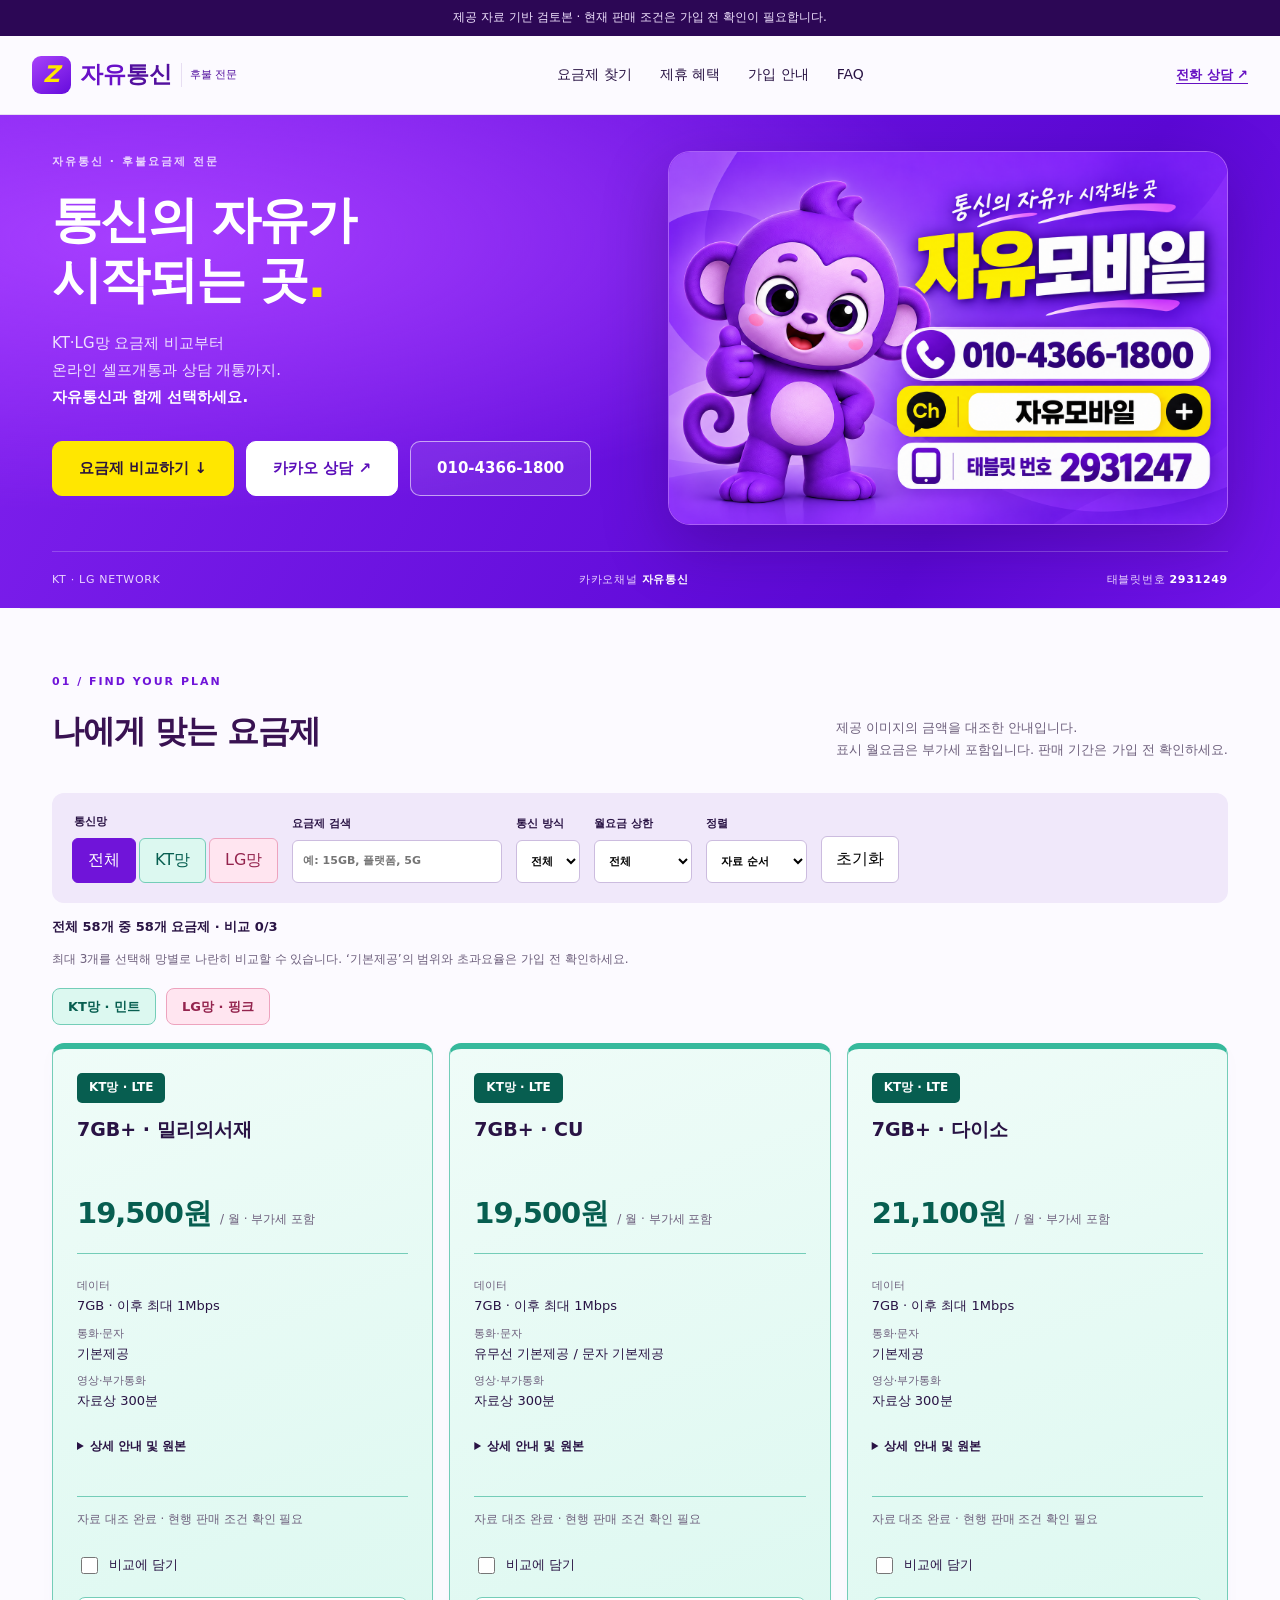
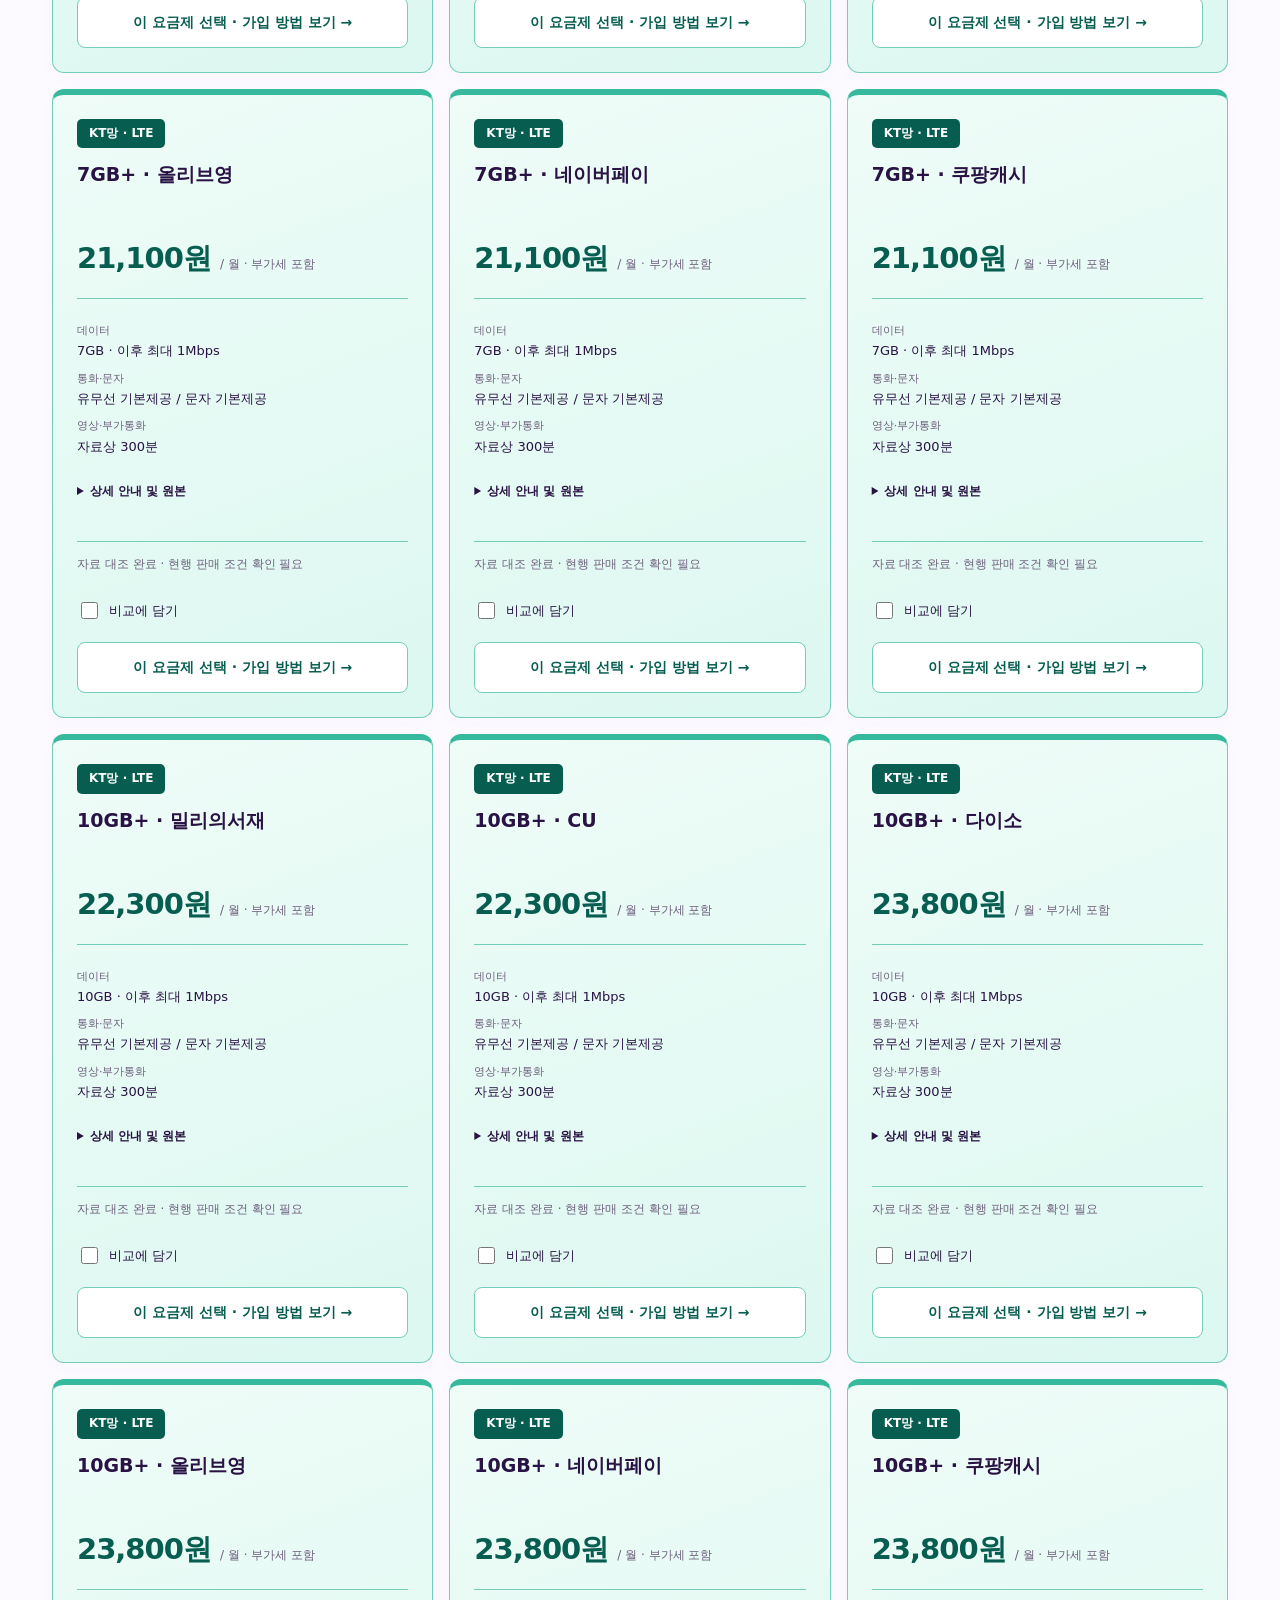
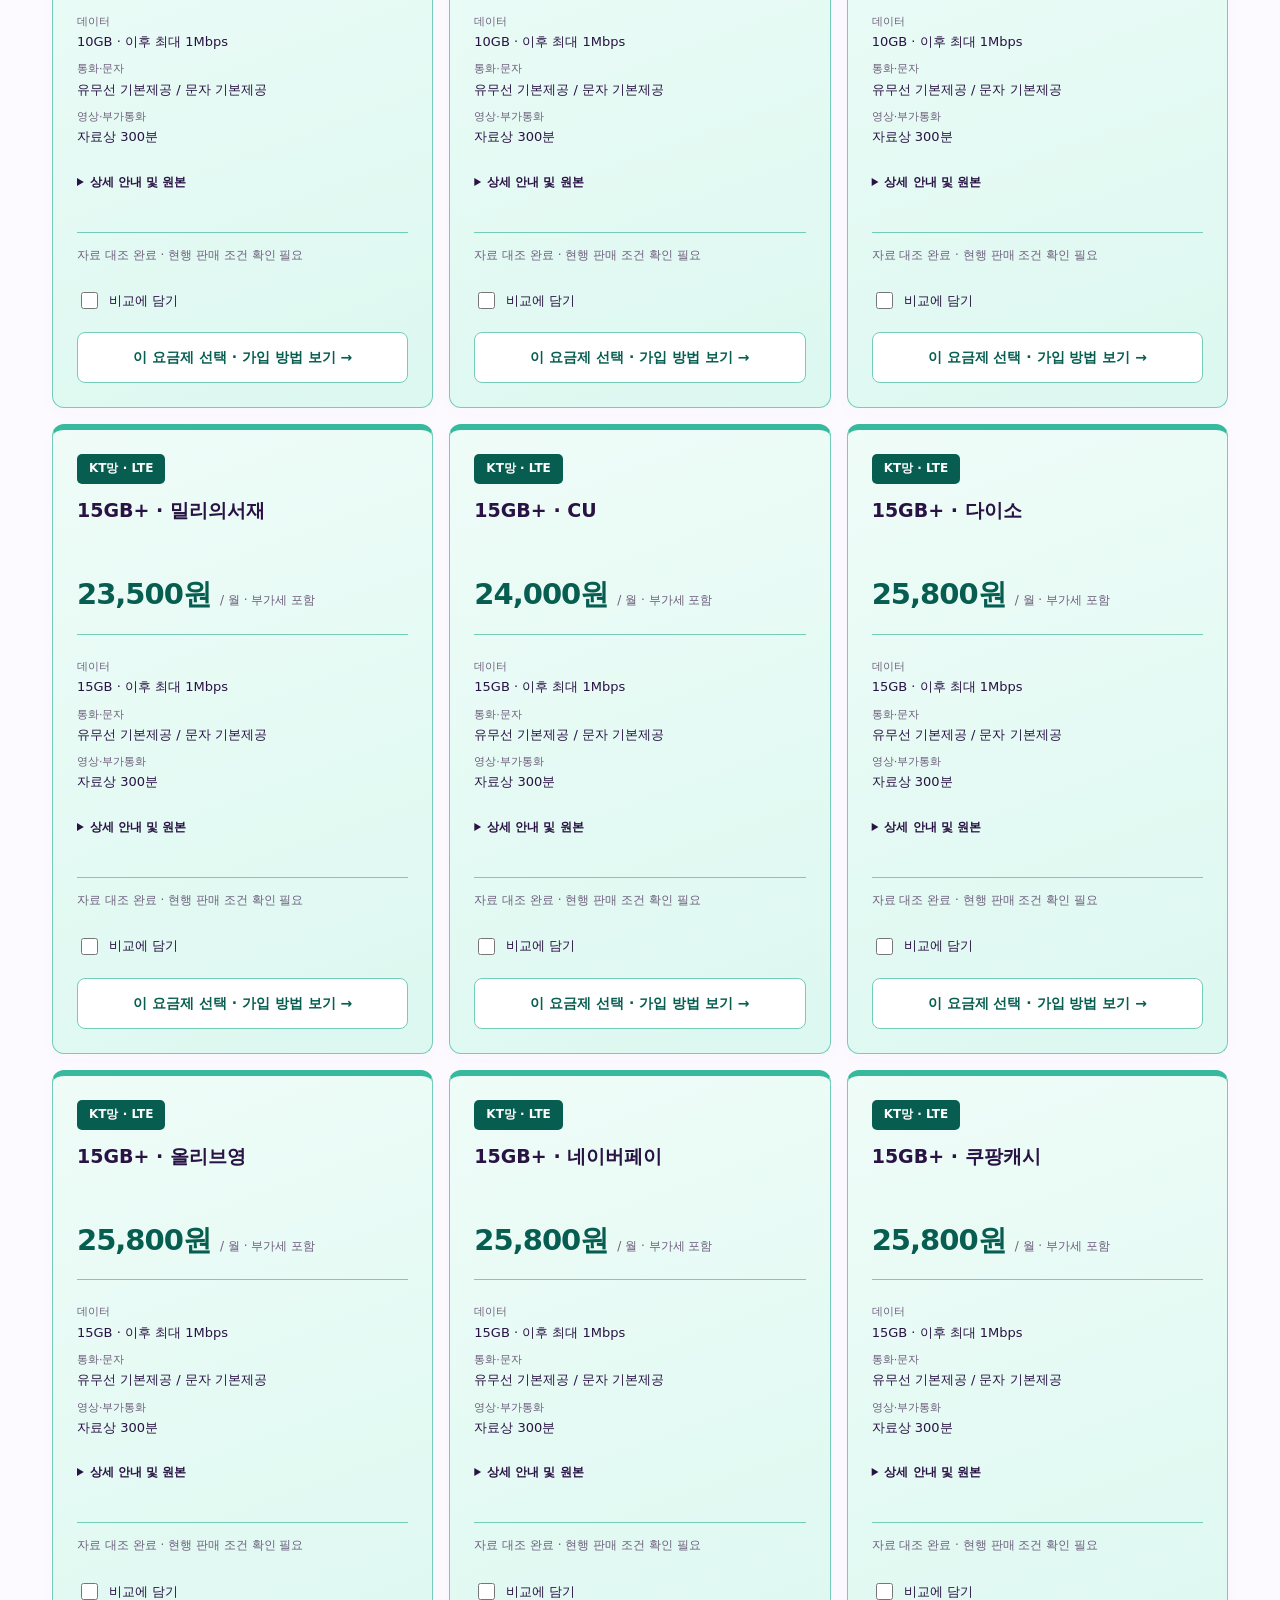
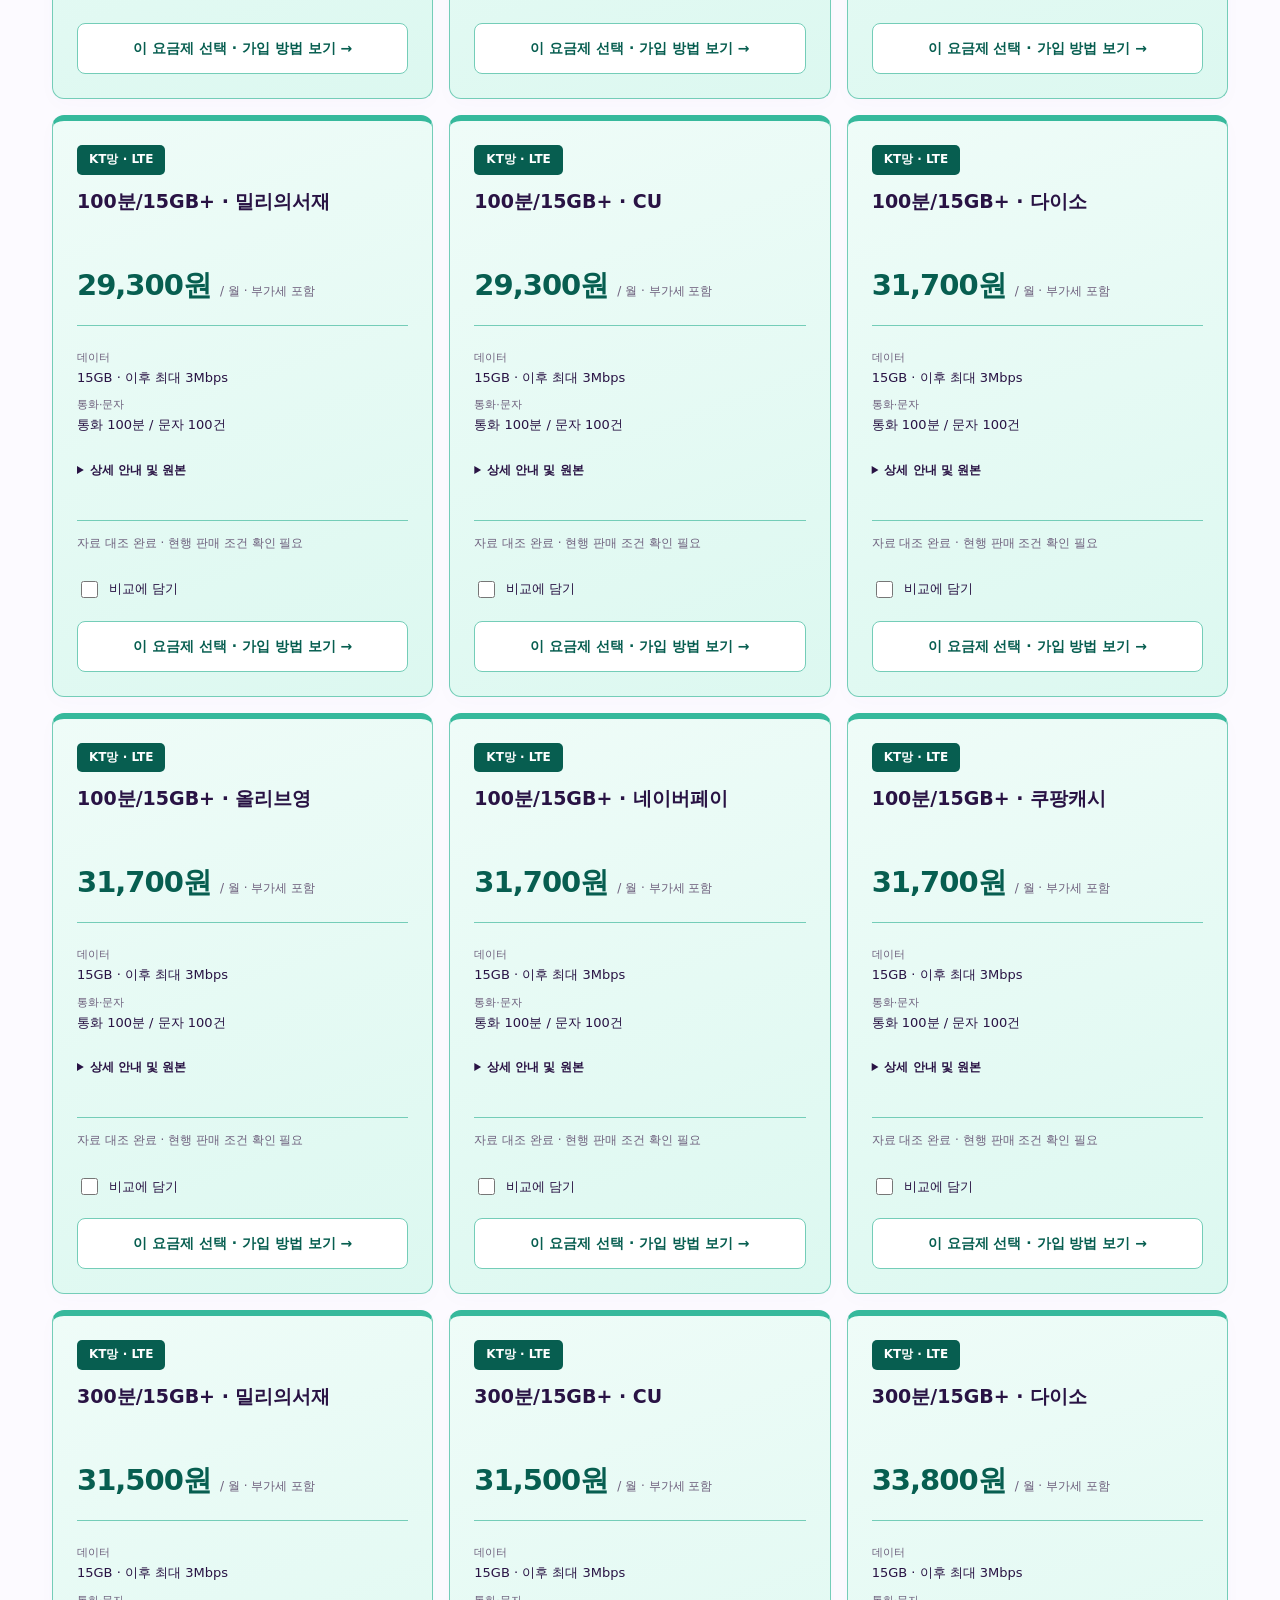
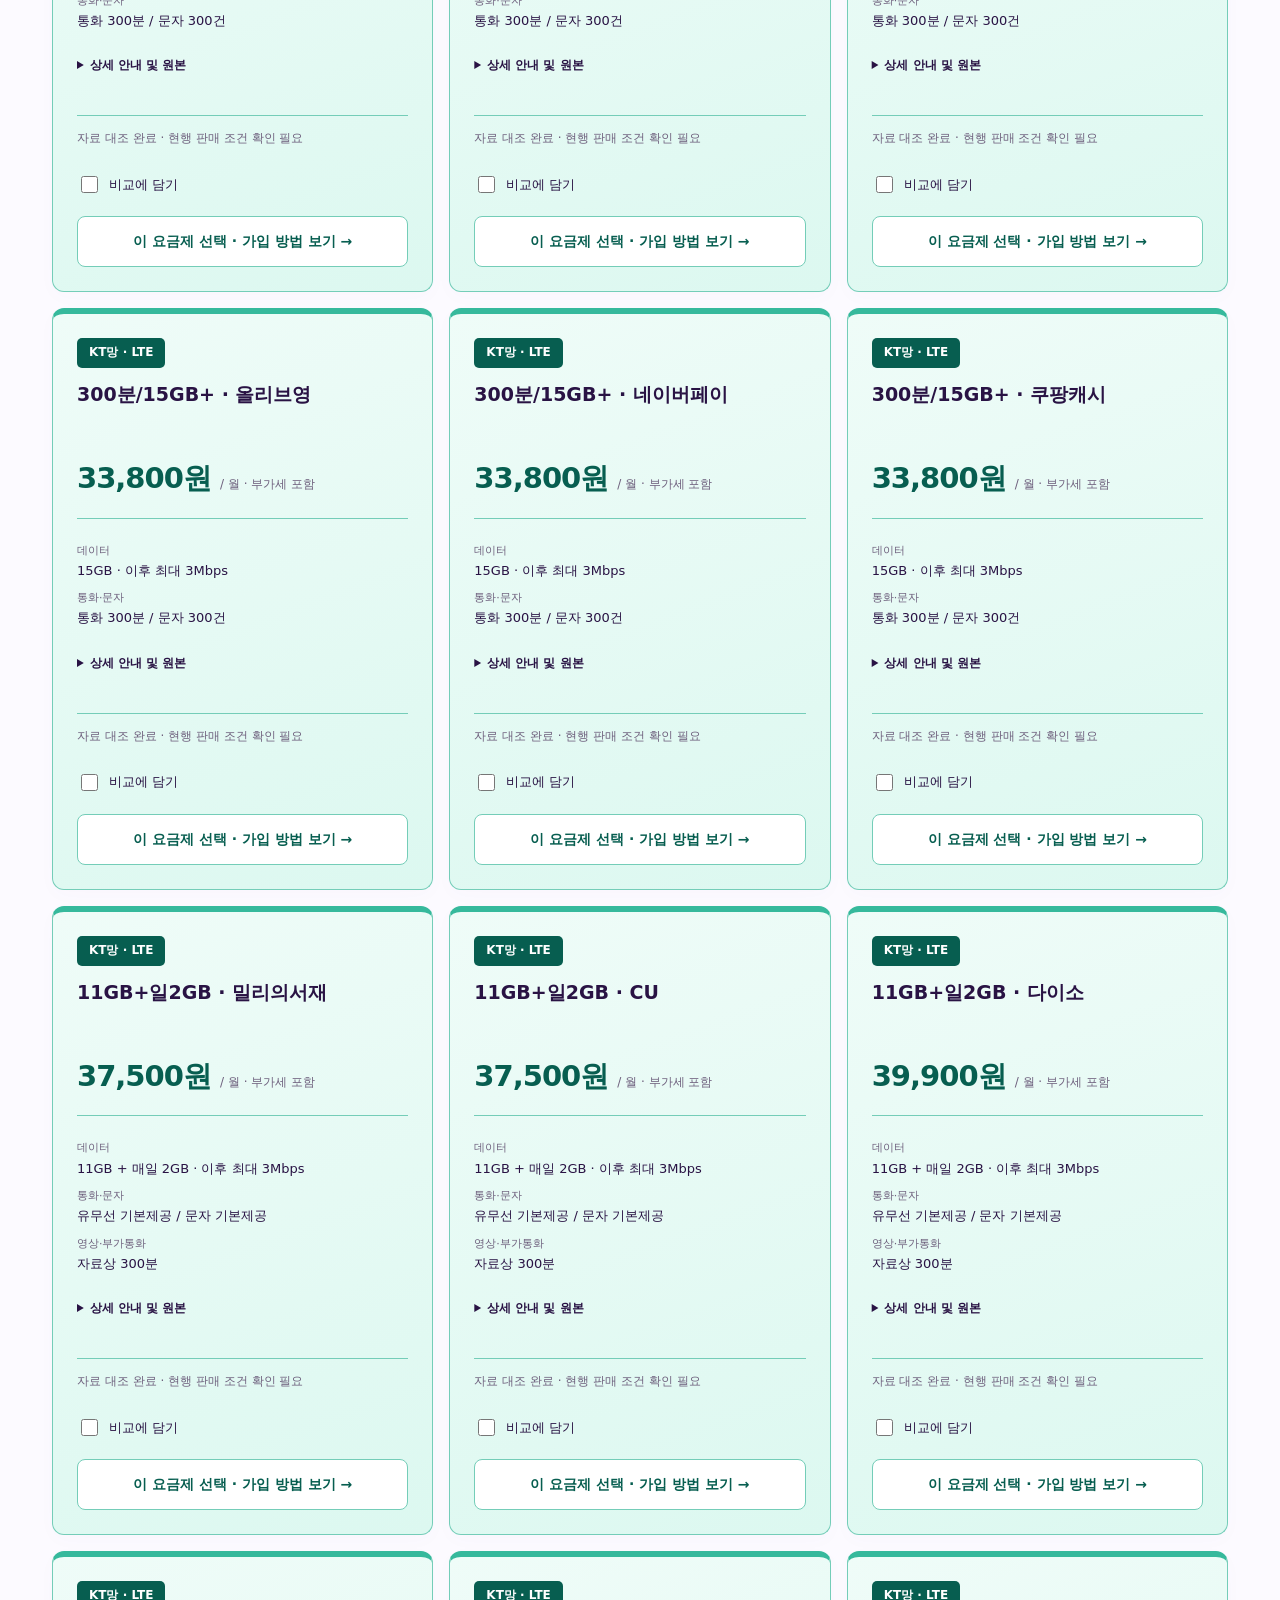
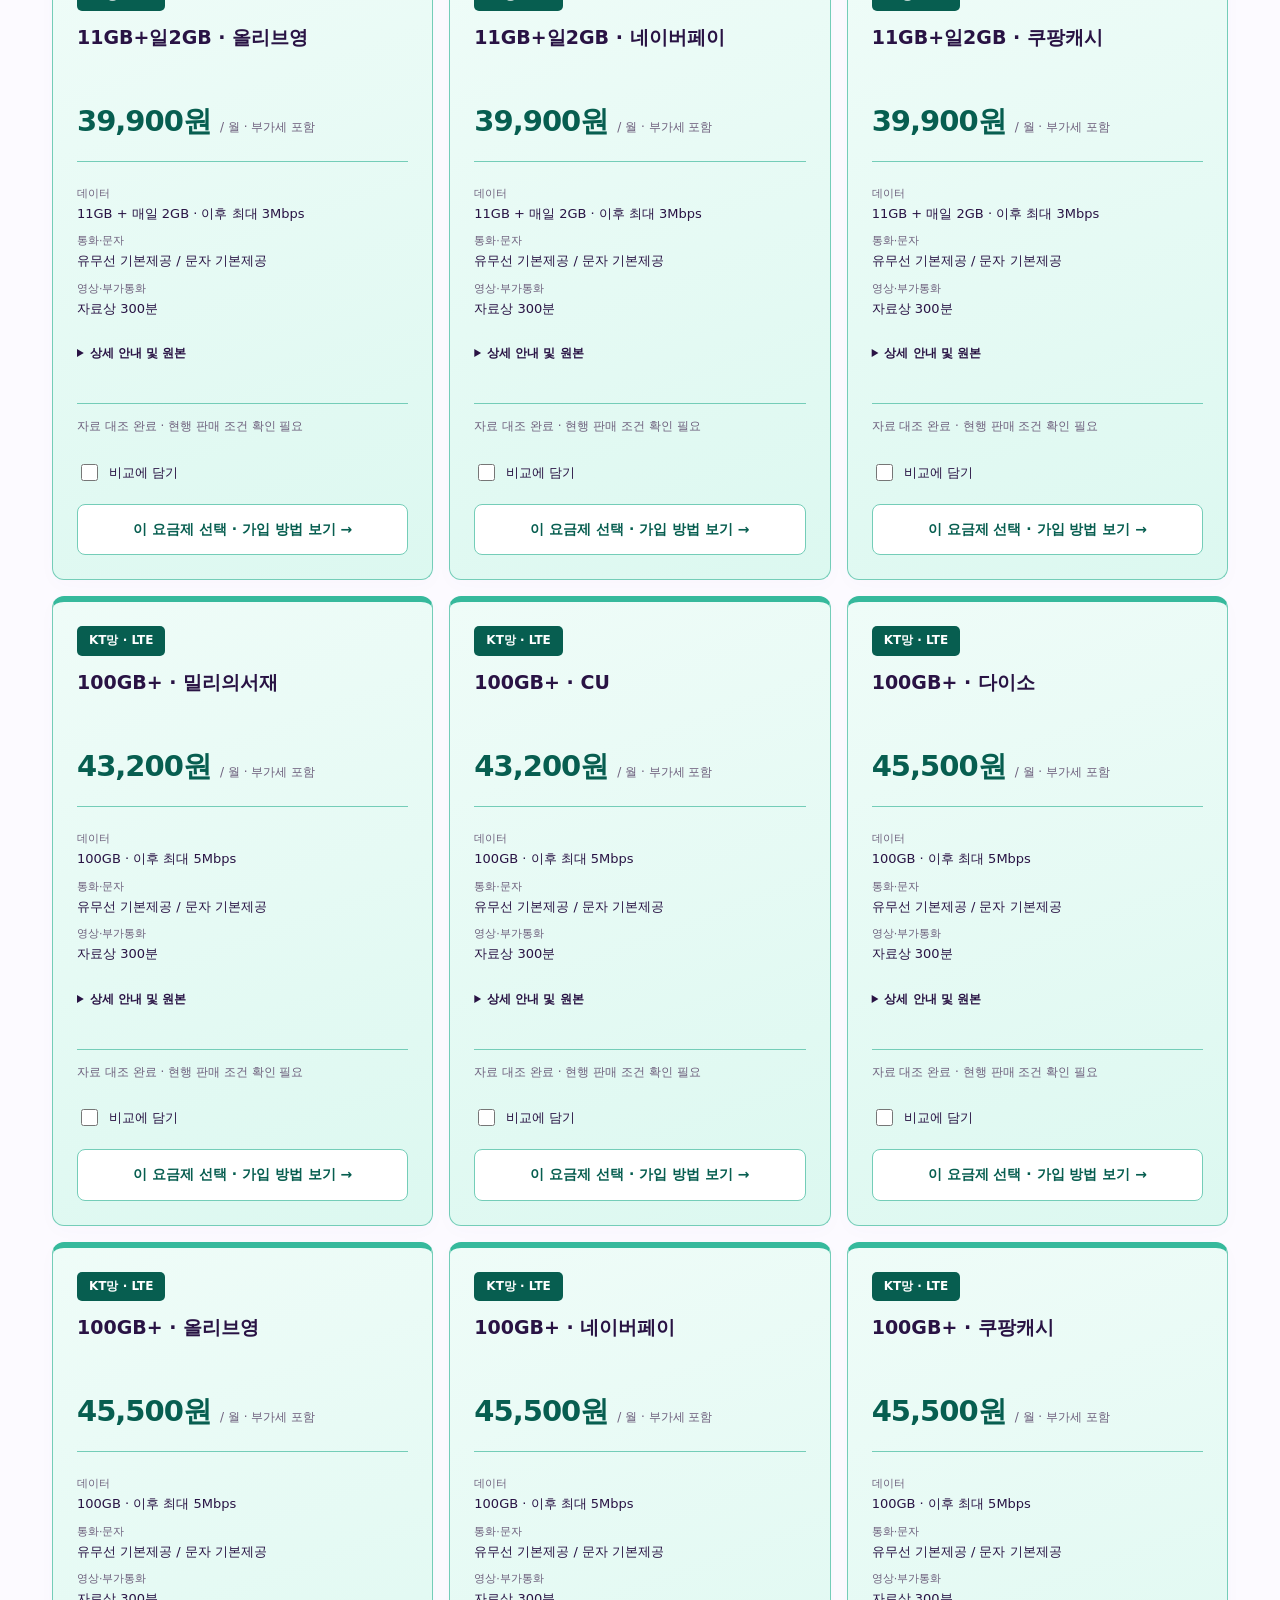
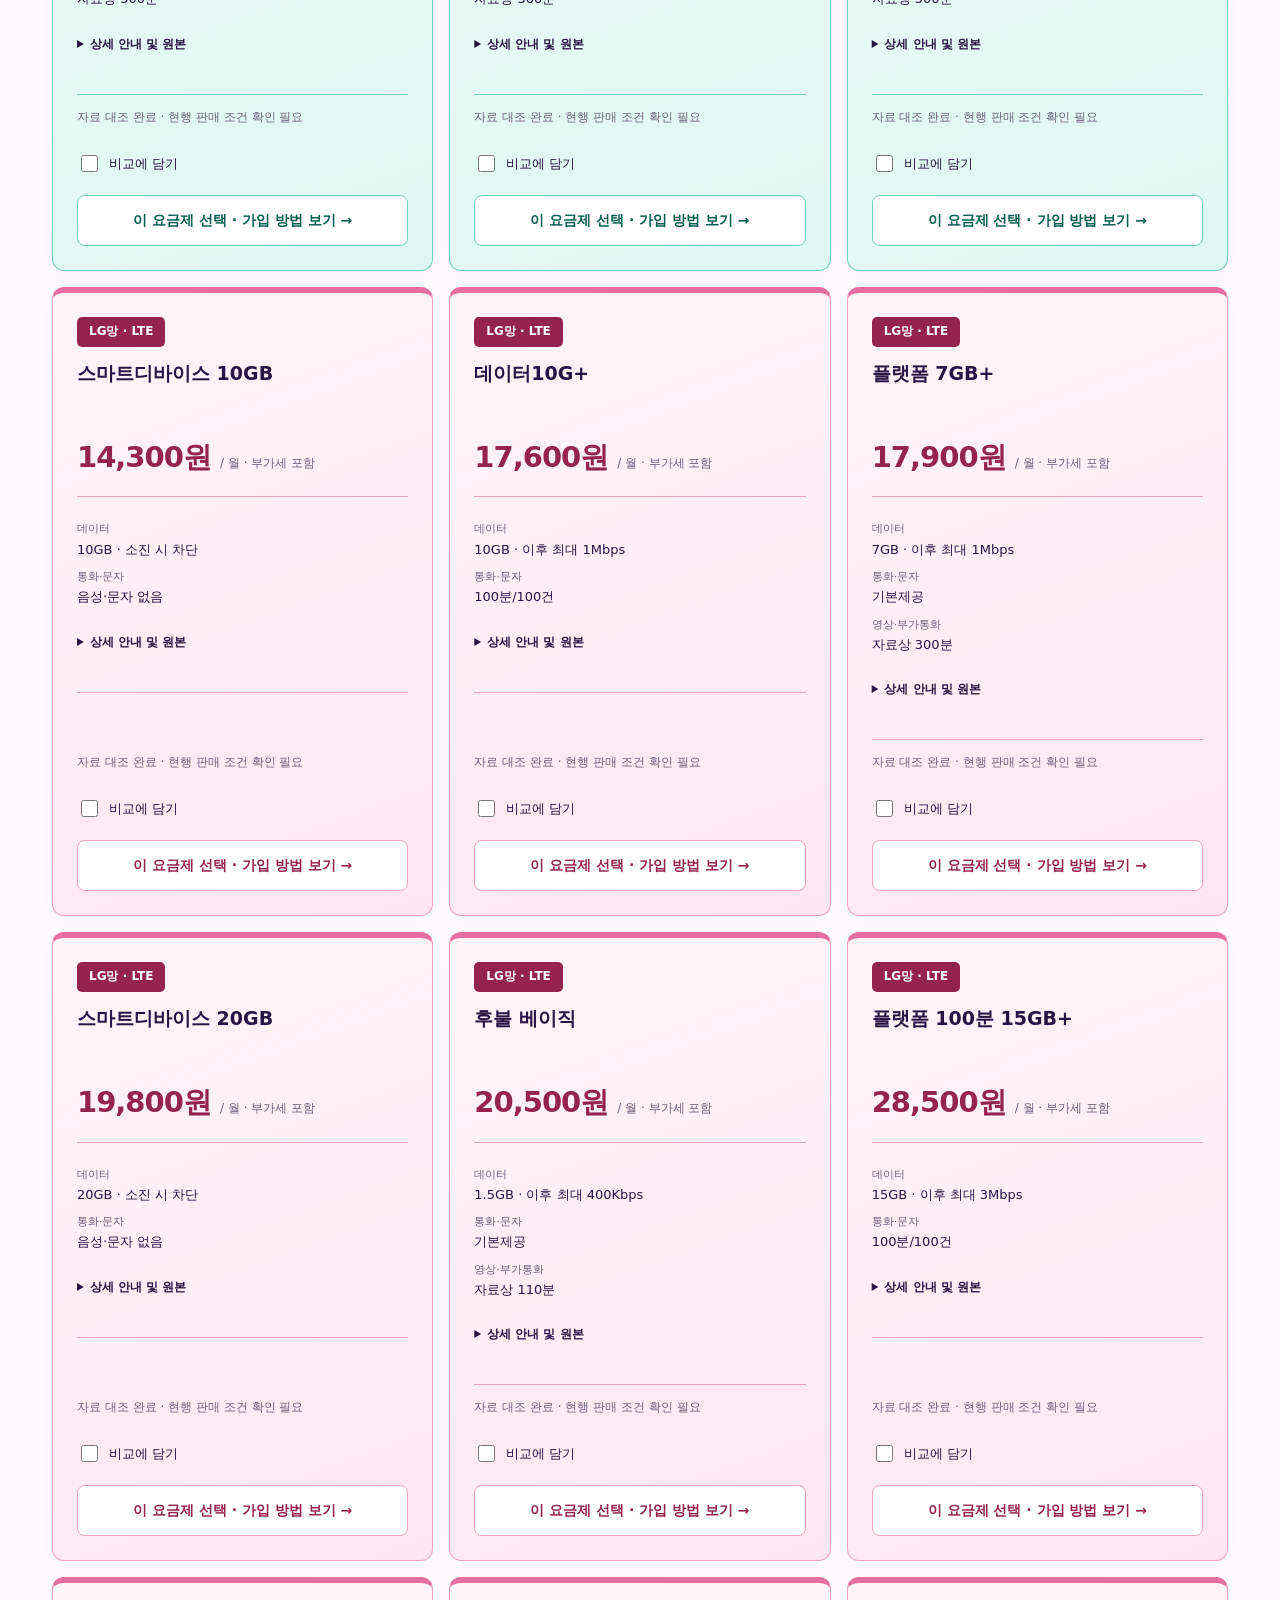
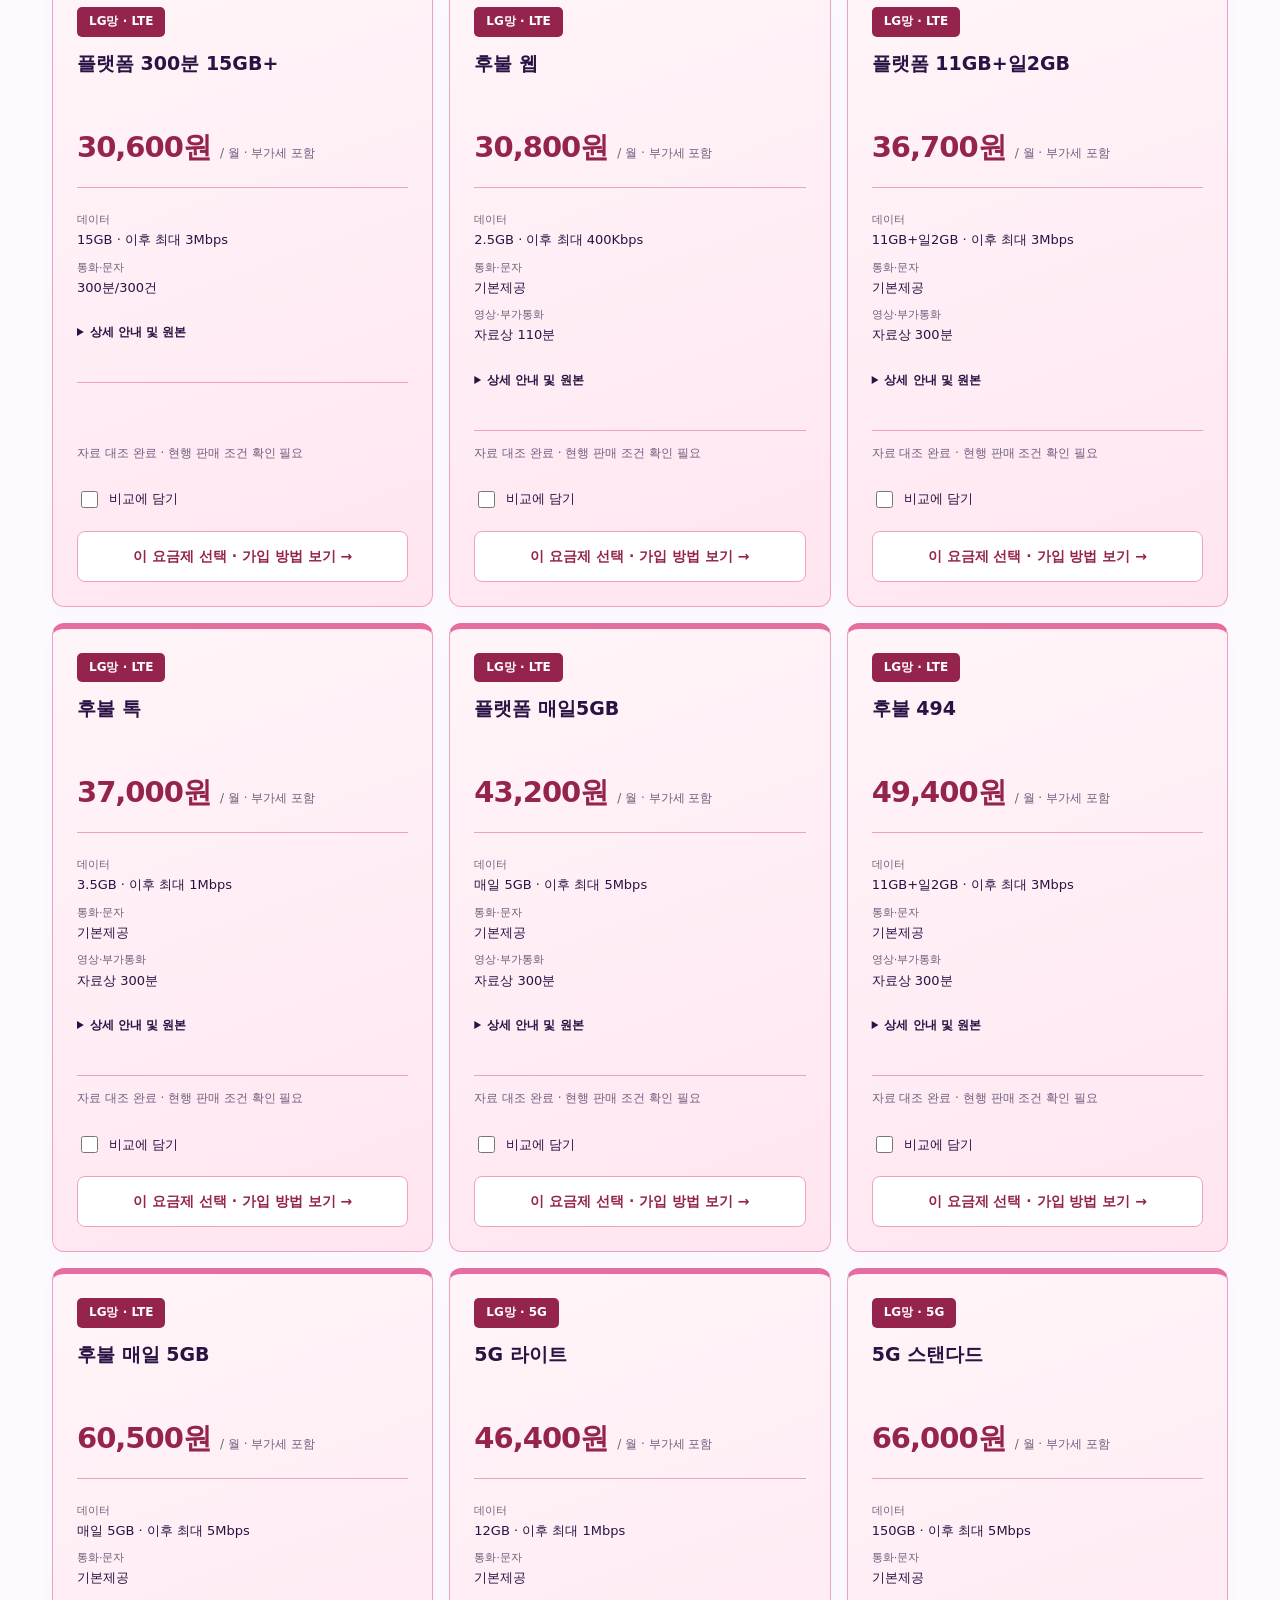
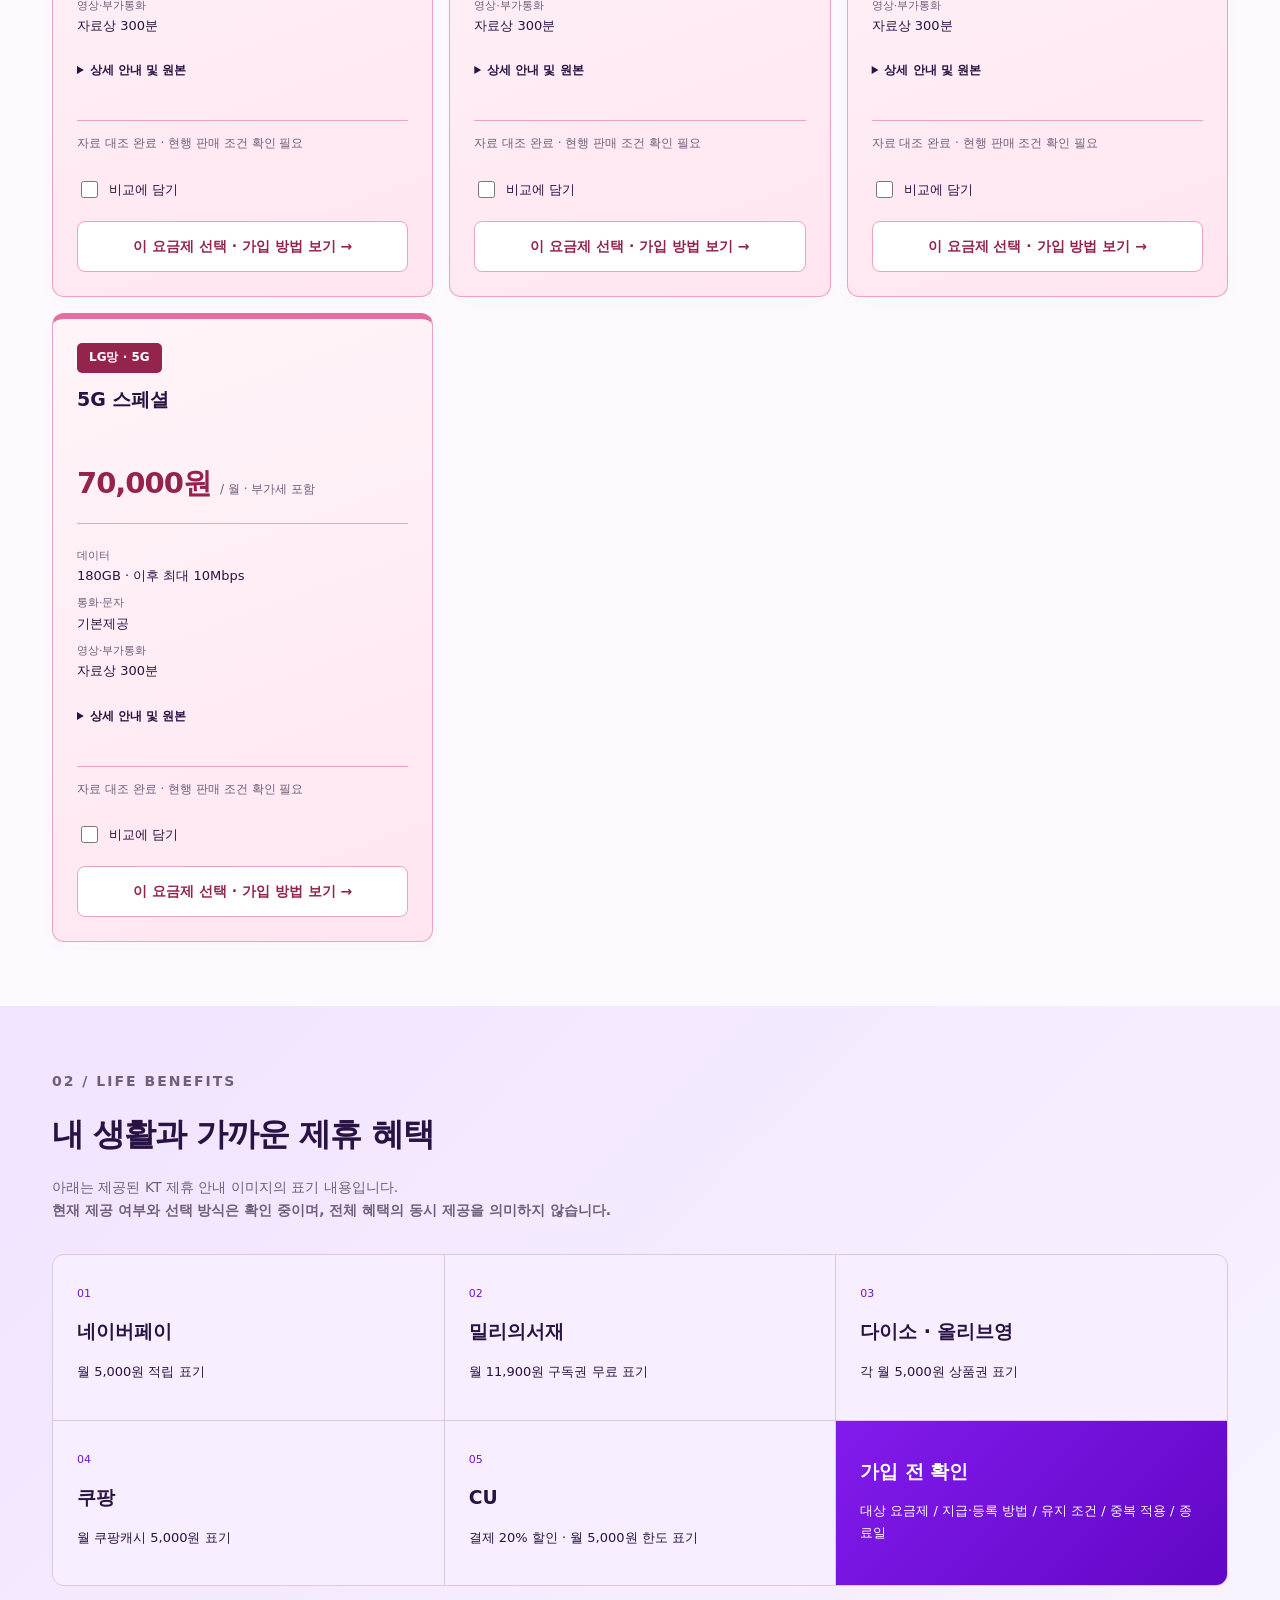
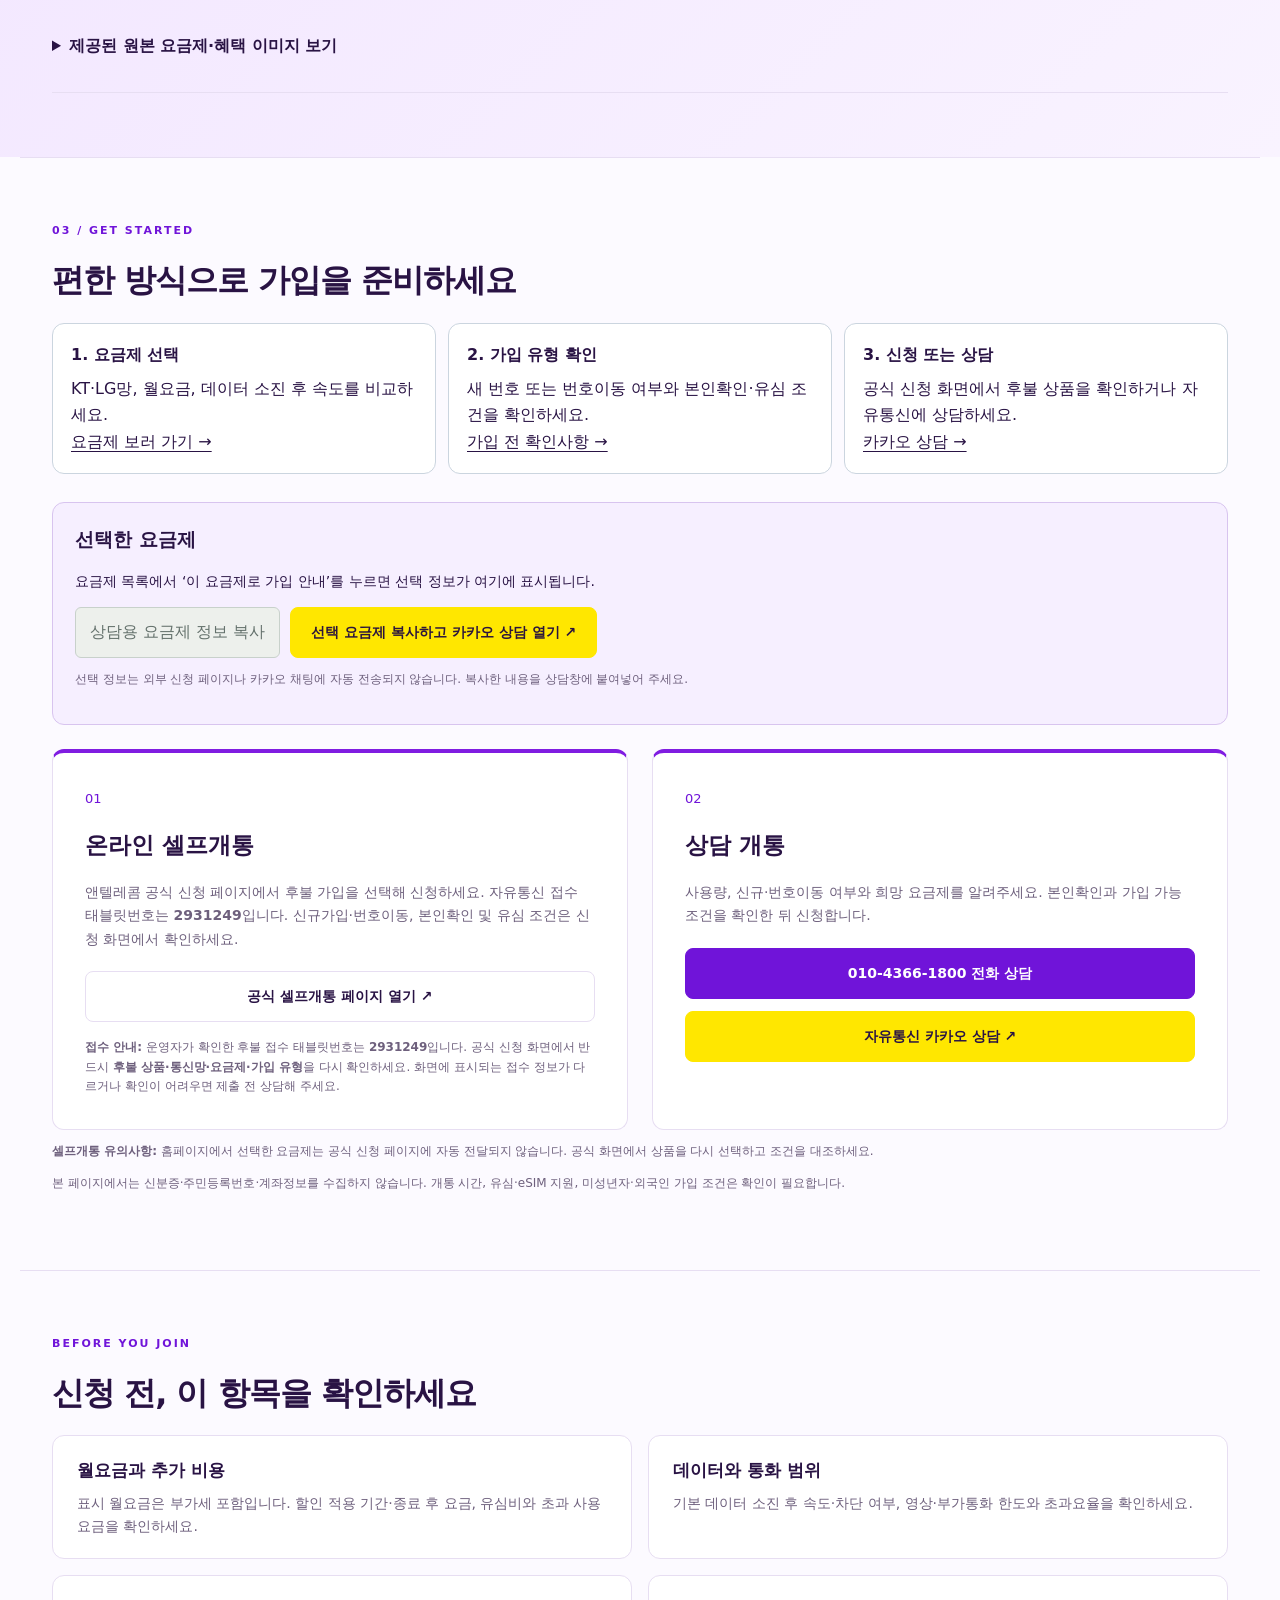
==== commit a698b586: "Fix remaining legacy brand name in header and hero" ====
--- a/index.html
+++ b/index.html
@@ -1,7 +1,7 @@
 <!doctype html>
 <html lang="ko"><head><meta charset="utf-8"><meta name="viewport" content="width=device-width,initial-scale=1"><meta name="description" content="자유통신 후불요금제 안내. KT·LG망 요금제를 비교하고 가입 전 조건을 확인하세요."><meta name="robots" content="index,follow"><title>자유통신 | 후불요금제 비교</title><link rel="stylesheet" href="style.css?v=20261021-mobile7"><link rel="canonical" href="https://jokim223-tech.github.io/zayumobile-homepage/"><meta name="theme-color" content="#7014d9"><link rel="icon" type="image/svg+xml" href="assets/favicon.svg"><meta property="og:type" content="website"><meta property="og:locale" content="ko_KR"><meta property="og:site_name" content="자유통신"><meta property="og:title" content="자유통신 | KT·LG 후불요금제 비교"><meta property="og:description" content="KT·LG망 후불요금제를 비교하고 온라인 셀프개통 또는 카카오 상담으로 가입을 준비하세요. 월요금은 부가세 포함이며 최종 가입 조건은 확인이 필요합니다."><meta property="og:url" content="https://jokim223-tech.github.io/zayumobile-homepage/"><meta property="og:image" content="https://jokim223-tech.github.io/zayumobile-homepage/assets/zayumobile-brand-card.png"><meta property="og:image:alt" content="자유통신 공식 명함과 상담 안내"><meta name="twitter:card" content="summary_large_image"><meta name="google-site-verification" content="U0d5sVR64noJam-uCaus5sU-FkgZS86Fr-30Sb6ku6A" /></head>
-<body><a class="skip" href="#plans">요금제 바로가기</a><div class="review">제공 자료 기반 검토본 · 현재 판매 조건은 가입 전 확인이 필요합니다.</div><header><a class="brand" href="#home"><span class="logo">Z</span><span><span class="brand-yellow">자유</span>모바일</span><span class="brand-sub">후불 전문</span></a><nav aria-label="주 메뉴"><a href="#plans">요금제 찾기</a><a href="#benefits">제휴 혜택</a><a href="#join">가입 안내</a><a href="#faq">FAQ</a></nav><a class="phone" href="tel:01043661800">전화 상담 ↗</a></header>
-<main><section id="home" class="brand-hero"><div class="wrap"><div class="hero-intro"><div><p class="eyebrow">ZAYUMOBILE · 후불요금제 전문</p><h1>통신의 자유가<br>시작되는 곳<span>.</span></h1></div><p class="hero-copy">KT·LG망 요금제 비교부터<br>온라인 셀프개통과 상담 개통까지.<br><strong>자유통신과 함께 선택하세요.</strong></p></div><figure class="brand-art"><img src="assets/zayumobile-brand-card.png" alt="자유통신 공식 명함. 보라색 원숭이 캐릭터, 통신의 자유가 시작되는 곳. 상담 010-4366-1800, 카카오채널 자유통신, 태블릿번호 2931249" width="1536" height="1024" fetchpriority="high"></figure><div class="hero-cta"><a class="button primary" href="#plans">요금제 비교하기 ↓</a><a class="button kakao" href="https://pf.kakao.com/_uWxamX/chat" target="_blank" rel="noopener noreferrer">카카오 상담 ↗</a><a class="button hero-call" href="tel:01043661800">010-4366-1800</a></div><div class="hero-foot"><span>KT · LG NETWORK</span><span>카카오채널 <b>자유통신</b></span><span>태블릿번호 <b>2931249</b></span></div></div></section>
+<body><a class="skip" href="#plans">요금제 바로가기</a><div class="review">제공 자료 기반 검토본 · 현재 판매 조건은 가입 전 확인이 필요합니다.</div><header><a class="brand" href="#home"><span class="logo">Z</span><span><span class="brand-yellow">자유</span>통신</span><span class="brand-sub">후불 전문</span></a><nav aria-label="주 메뉴"><a href="#plans">요금제 찾기</a><a href="#benefits">제휴 혜택</a><a href="#join">가입 안내</a><a href="#faq">FAQ</a></nav><a class="phone" href="tel:01043661800">전화 상담 ↗</a></header>
+<main><section id="home" class="brand-hero"><div class="wrap"><div class="hero-intro"><div><p class="eyebrow">자유통신 · 후불요금제 전문</p><h1>통신의 자유가<br>시작되는 곳<span>.</span></h1></div><p class="hero-copy">KT·LG망 요금제 비교부터<br>온라인 셀프개통과 상담 개통까지.<br><strong>자유통신과 함께 선택하세요.</strong></p></div><figure class="brand-art"><img src="assets/zayumobile-brand-card.png" alt="자유통신 공식 명함. 보라색 원숭이 캐릭터, 통신의 자유가 시작되는 곳. 상담 010-4366-1800, 카카오채널 자유통신, 태블릿번호 2931249" width="1536" height="1024" fetchpriority="high"></figure><div class="hero-cta"><a class="button primary" href="#plans">요금제 비교하기 ↓</a><a class="button kakao" href="https://pf.kakao.com/_uWxamX/chat" target="_blank" rel="noopener noreferrer">카카오 상담 ↗</a><a class="button hero-call" href="tel:01043661800">010-4366-1800</a></div><div class="hero-foot"><span>KT · LG NETWORK</span><span>카카오채널 <b>자유통신</b></span><span>태블릿번호 <b>2931249</b></span></div></div></section>
 <section id="plans" class="section wrap"><div class="section-title"><div><p class="eyebrow">01 / FIND YOUR PLAN</p><h2>나에게 맞는 요금제</h2></div><p>제공 이미지의 금액을 대조한 안내입니다.<br>표시 월요금은 부가세 포함입니다. 판매 기간은 가입 전 확인하세요.</p></div><div class="toolbar"><fieldset><legend>통신망</legend><div class="tabs"><button data-network="all" aria-pressed="true">전체</button><button data-network="KT" aria-pressed="false">KT망</button><button data-network="LG" aria-pressed="false">LG망</button></div></fieldset><label>요금제 검색<input id="search" type="search" placeholder="예: 15GB, 플랫폼, 5G"></label><label>통신 방식<select id="generation"><option value="all">전체</option><option>LTE</option><option>5G</option></select></label><label>월요금 상한<select id="budget"><option value="999999">전체</option><option value="20000">2만원 이하</option><option value="30000">3만원 이하</option><option value="40000">4만원 이하</option></select></label><label>정렬<select id="sort"><option value="default">자료 순서</option><option value="asc">낮은 요금순</option><option value="desc">높은 요금순</option></select></label><button id="reset" class="plain">초기화</button></div><p id="count" aria-live="polite"></p><a id="compare-jump" class="button compare-jump" href="#comparison" hidden>선택 요금제 비교표 보기 ↓</a><p class="fine">최대 3개를 선택해 망별로 나란히 비교할 수 있습니다. ‘기본제공’의 범위와 초과요율은 가입 전 확인하세요.</p><div class="network-key" aria-label="통신망 색상 안내"><span class="key-kt">KT망 · 민트</span><span class="key-lg">LG망 · 핑크</span></div><noscript><p class="empty">요금제 검색과 비교에는 자바스크립트가 필요합니다. 브라우저 설정을 확인하거나 <a href="assets/kt-rates.jpg">KT 요금표</a>·<a href="assets/lg-rates.jpg">LG 요금표</a>를 확인한 뒤 <a href="tel:01043661800">010-4366-1800</a>으로 상담해 주세요.</p></noscript><div id="cards" class="cards"></div><section id="comparison" class="comparison" hidden><div class="section-title"><h3>선택 요금제 비교</h3><button id="clear-compare" class="plain">선택 해제</button></div><p class="comparison-hint">휴대폰에서는 표를 좌우로 밀어 KT·LG 요금제를 비교할 수 있습니다.</p><div id="compare-content" class="table-scroll" tabindex="0" role="region" aria-label="선택 요금제 비교표, 좌우로 스크롤 가능"></div><div class="comparison-next"><a class="button primary" href="#join">비교한 요금제로 가입 방법 확인 ↓</a><a class="button kakao" href="https://pf.kakao.com/_uWxamX/chat" target="_blank" rel="noopener noreferrer">카카오 상담 ↗</a></div><p class="fine">비교표 마지막 행의 ‘이 요금제로 가입 상담’을 누르면 해당 요금제가 가입 안내에 자동 선택됩니다. 카카오톡에는 복사 후 붙여넣어 주세요.</p></section></section>
 <section id="benefits" class="benefits"><div class="wrap section"><p class="eyebrow">02 / LIFE BENEFITS</p><h2>내 생활과 가까운 제휴 혜택</h2><p>아래는 제공된 KT 제휴 안내 이미지의 표기 내용입니다.<br><strong>현재 제공 여부와 선택 방식은 확인 중이며, 전체 혜택의 동시 제공을 의미하지 않습니다.</strong></p><div class="benefit-grid"><article><span>01</span><h3>네이버페이</h3><p>월 5,000원 적립 표기</p></article><article><span>02</span><h3>밀리의서재</h3><p>월 11,900원 구독권 무료 표기</p></article><article><span>03</span><h3>다이소 · 올리브영</h3><p>각 월 5,000원 상품권 표기</p></article><article><span>04</span><h3>쿠팡</h3><p>월 쿠팡캐시 5,000원 표기</p></article><article><span>05</span><h3>CU</h3><p>결제 20% 할인 · 월 5,000원 한도 표기</p></article><article class="benefit-note"><h3>가입 전 확인</h3><p>대상 요금제 / 지급·등록 방법 / 유지 조건 / 중복 적용 / 종료일</p></article></div><details><summary>제공된 원본 요금제·혜택 이미지 보기</summary><div class="source-links"><a href="assets/kt-rates.jpg" target="_blank" rel="noopener">KT 요금표 ↗</a><a href="assets/lg-rates.jpg" target="_blank" rel="noopener">LG 요금표 ↗</a><a href="assets/kt-benefits.jpg" target="_blank" rel="noopener">KT 제휴 혜택표 ↗</a></div></details></div></section>
 <section id="join" class="section wrap"><p class="eyebrow">03 / GET STARTED</p><h2>편한 방식으로 가입을 준비하세요</h2><div class="join-steps" aria-label="후불 가입 준비 순서" style="display:grid;grid-template-columns:repeat(auto-fit,minmax(205px,1fr));gap:12px;margin:20px 0 28px"><div style="padding:18px;border:1px solid #cbd5df;border-radius:12px;background:#fff"><strong>1. 요금제 선택</strong><p style="margin:8px 0 0">KT·LG망, 월요금, 데이터 소진 후 속도를 비교하세요.</p><a href="#plans">요금제 보러 가기 →</a></div><div style="padding:18px;border:1px solid #cbd5df;border-radius:12px;background:#fff"><strong>2. 가입 유형 확인</strong><p style="margin:8px 0 0">새 번호 또는 번호이동 여부와 본인확인·유심 조건을 확인하세요.</p><a href="#before-join">가입 전 확인사항 →</a></div><div style="padding:18px;border:1px solid #cbd5df;border-radius:12px;background:#fff"><strong>3. 신청 또는 상담</strong><p style="margin:8px 0 0">공식 신청 화면에서 후불 상품을 확인하거나 자유통신에 상담하세요.</p><a href="https://pf.kakao.com/_uWxamX/chat" target="_blank" rel="noopener noreferrer">카카오 상담 →</a></div></div><div id="selected-plan" class="selected-plan" aria-live="polite"><h3>선택한 요금제</h3><p id="selected-plan-text">요금제 목록에서 ‘이 요금제로 가입 안내’를 누르면 선택 정보가 여기에 표시됩니다.</p><div class="selection-actions"><button id="copy-plan" class="plain" type="button" disabled>상담용 요금제 정보 복사</button><a class="button kakao" id="selected-kakao-link" href="https://pf.kakao.com/_uWxamX/chat" target="_blank" rel="noopener noreferrer">선택 요금제 복사하고 카카오 상담 열기 ↗</a><button id="clear-plan" class="plain" type="button" hidden>선택 해제</button></div><p class="fine">선택 정보는 외부 신청 페이지나 카카오 채팅에 자동 전송되지 않습니다. 복사한 내용을 상담창에 붙여넣어 주세요.</p></div><div class="join-grid"><article><span class="number">01</span><h3>온라인 셀프개통</h3><p>앤텔레콤 공식 신청 페이지에서 후불 가입을 선택해 신청하세요. 자유통신 접수 태블릿번호는 <strong>2931249</strong>입니다. 신규가입·번호이동, 본인확인 및 유심 조건은 신청 화면에서 확인하세요.</p><a class="button" id="self-link" href="https://www.n-telecom.co.kr/zinrimobile/view/open/selfopen_explain.aspx" target="_blank" rel="noopener noreferrer">온라인 셀프개통 ↗</a><small><strong>접수 안내:</strong> 운영자가 확인한 후불 접수 태블릿번호는 <strong>2931249</strong>입니다. 공식 신청 화면에서 반드시 <strong>후불 상품·통신망·요금제·가입 유형</strong>을 다시 확인하세요. 화면에 표시되는 접수 정보가 다르거나 확인이 어려우면 제출 전 상담해 주세요.</small></article><article><span class="number">02</span><h3>상담 개통</h3><p>사용량, 신규·번호이동 여부와 희망 요금제를 알려주세요. 본인확인과 가입 가능 조건을 확인한 뒤 신청합니다.</p><a class="button primary" href="tel:01043661800">010-4366-1800 전화 상담</a><a class="button kakao" id="kakao-link" href="https://pf.kakao.com/_uWxamX/chat" target="_blank" rel="noopener noreferrer">자유통신 카카오 상담 ↗</a></article></div><p class="fine"><strong>셀프개통 유의사항:</strong> 홈페이지에서 선택한 요금제는 공식 신청 페이지에 자동 전달되지 않습니다. 공식 화면에서 상품을 다시 선택하고 조건을 대조하세요.</p><p class="fine">본 페이지에서는 신분증·주민등록번호·계좌정보를 수집하지 않습니다. 개통 시간, 유심·eSIM 지원, 미성년자·외국인 가입 조건은 확인이 필요합니다.</p></section>
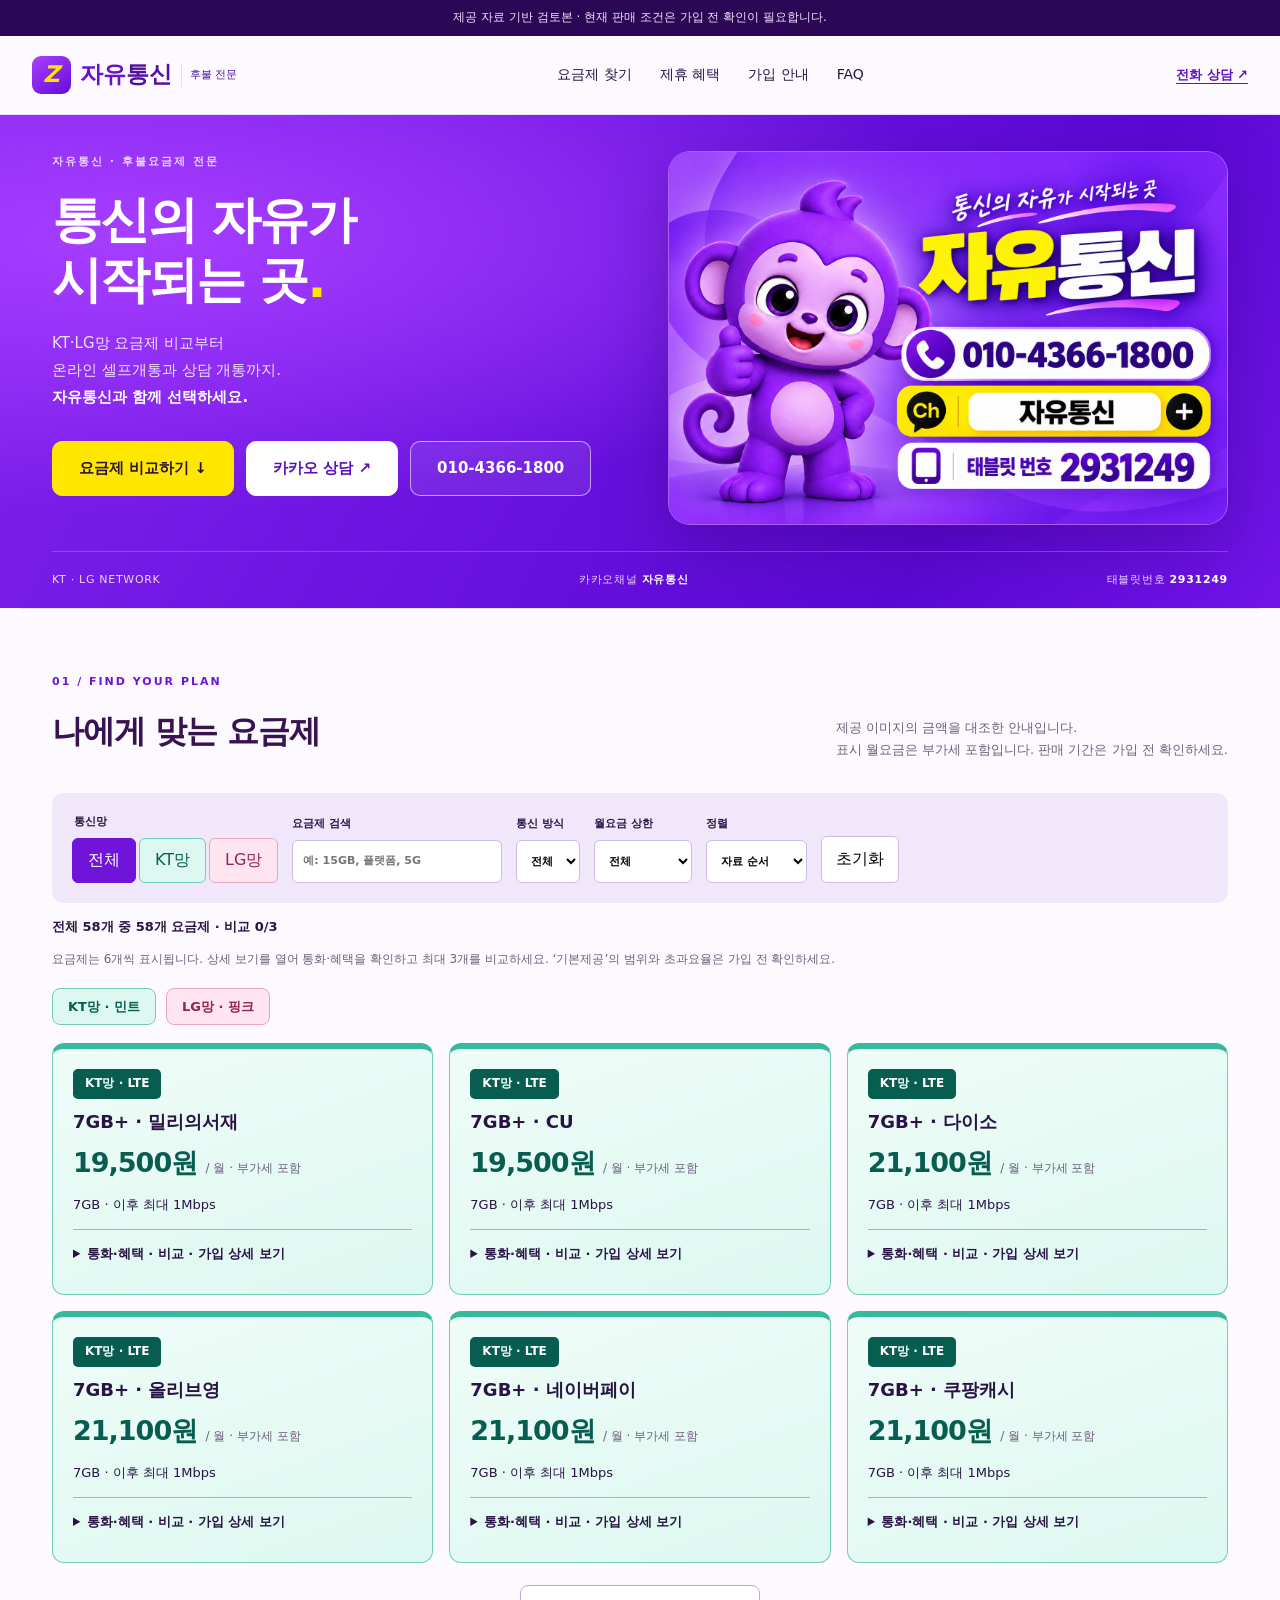
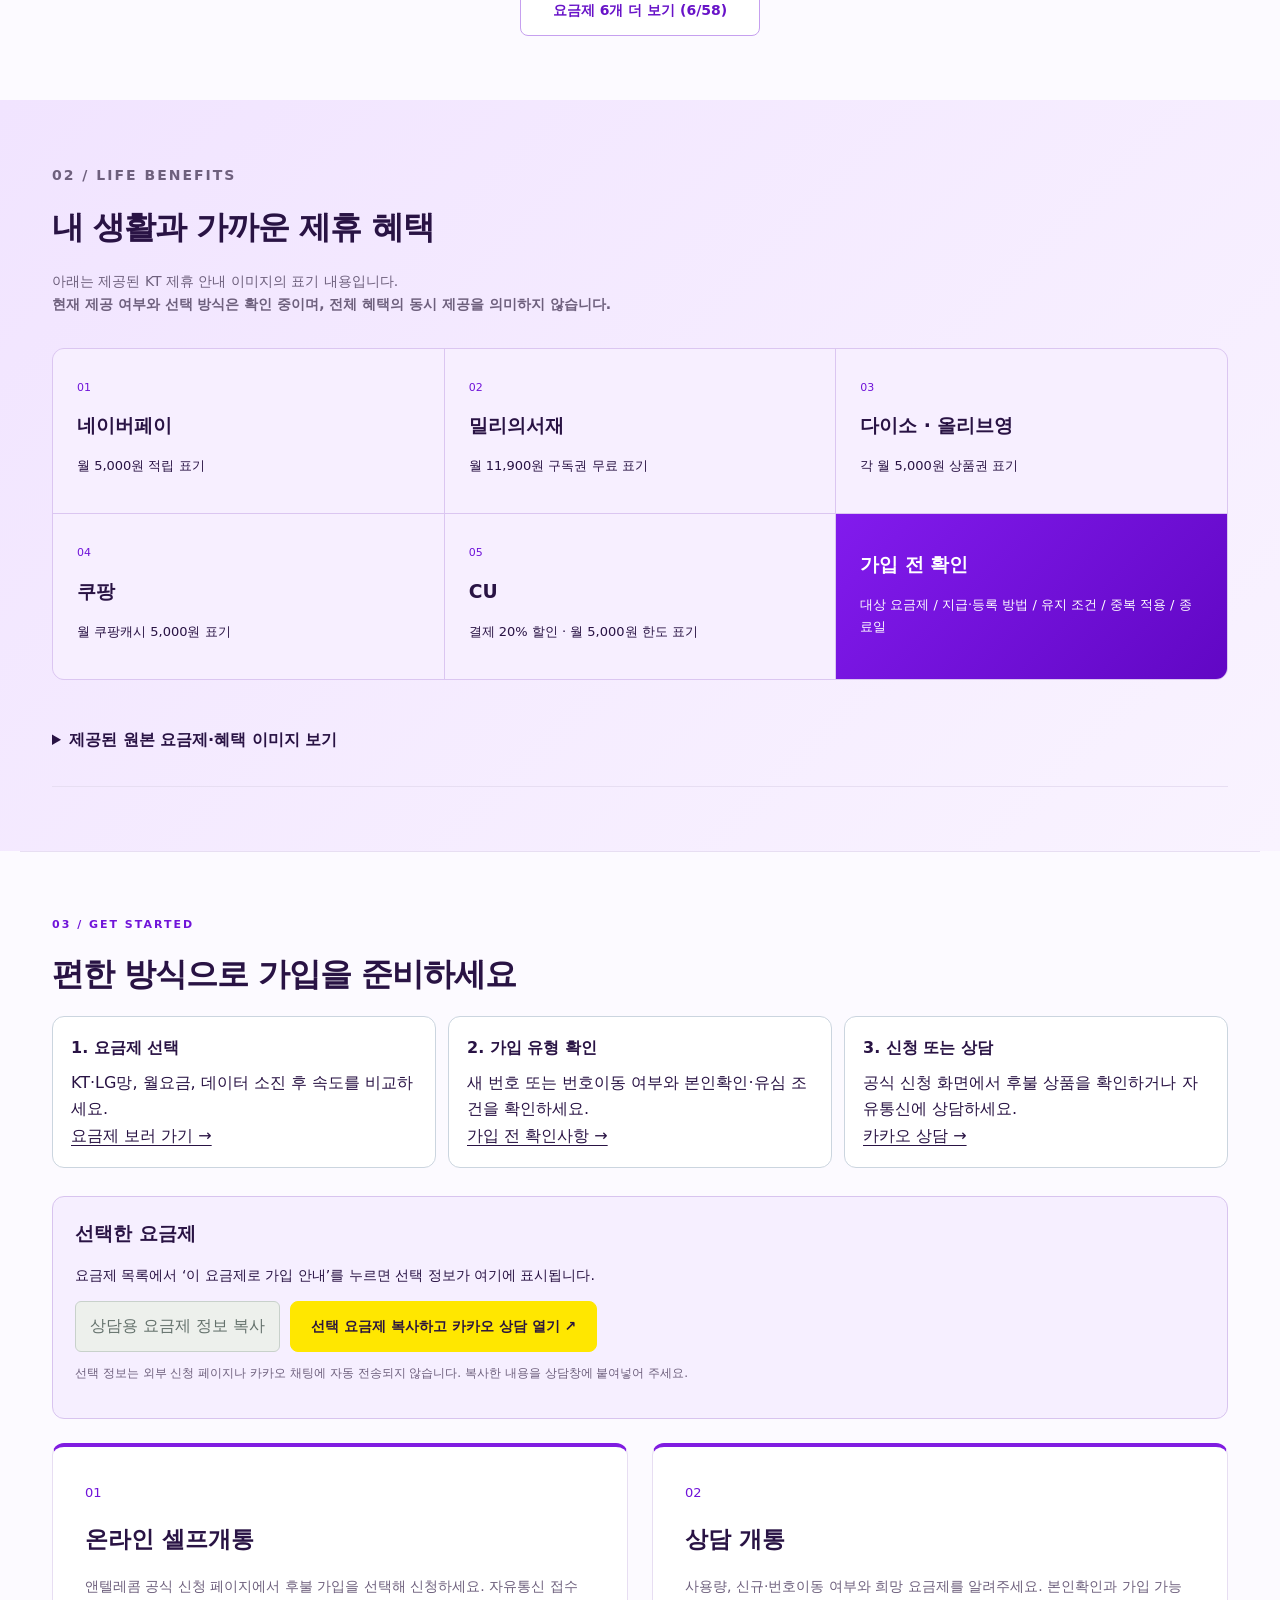
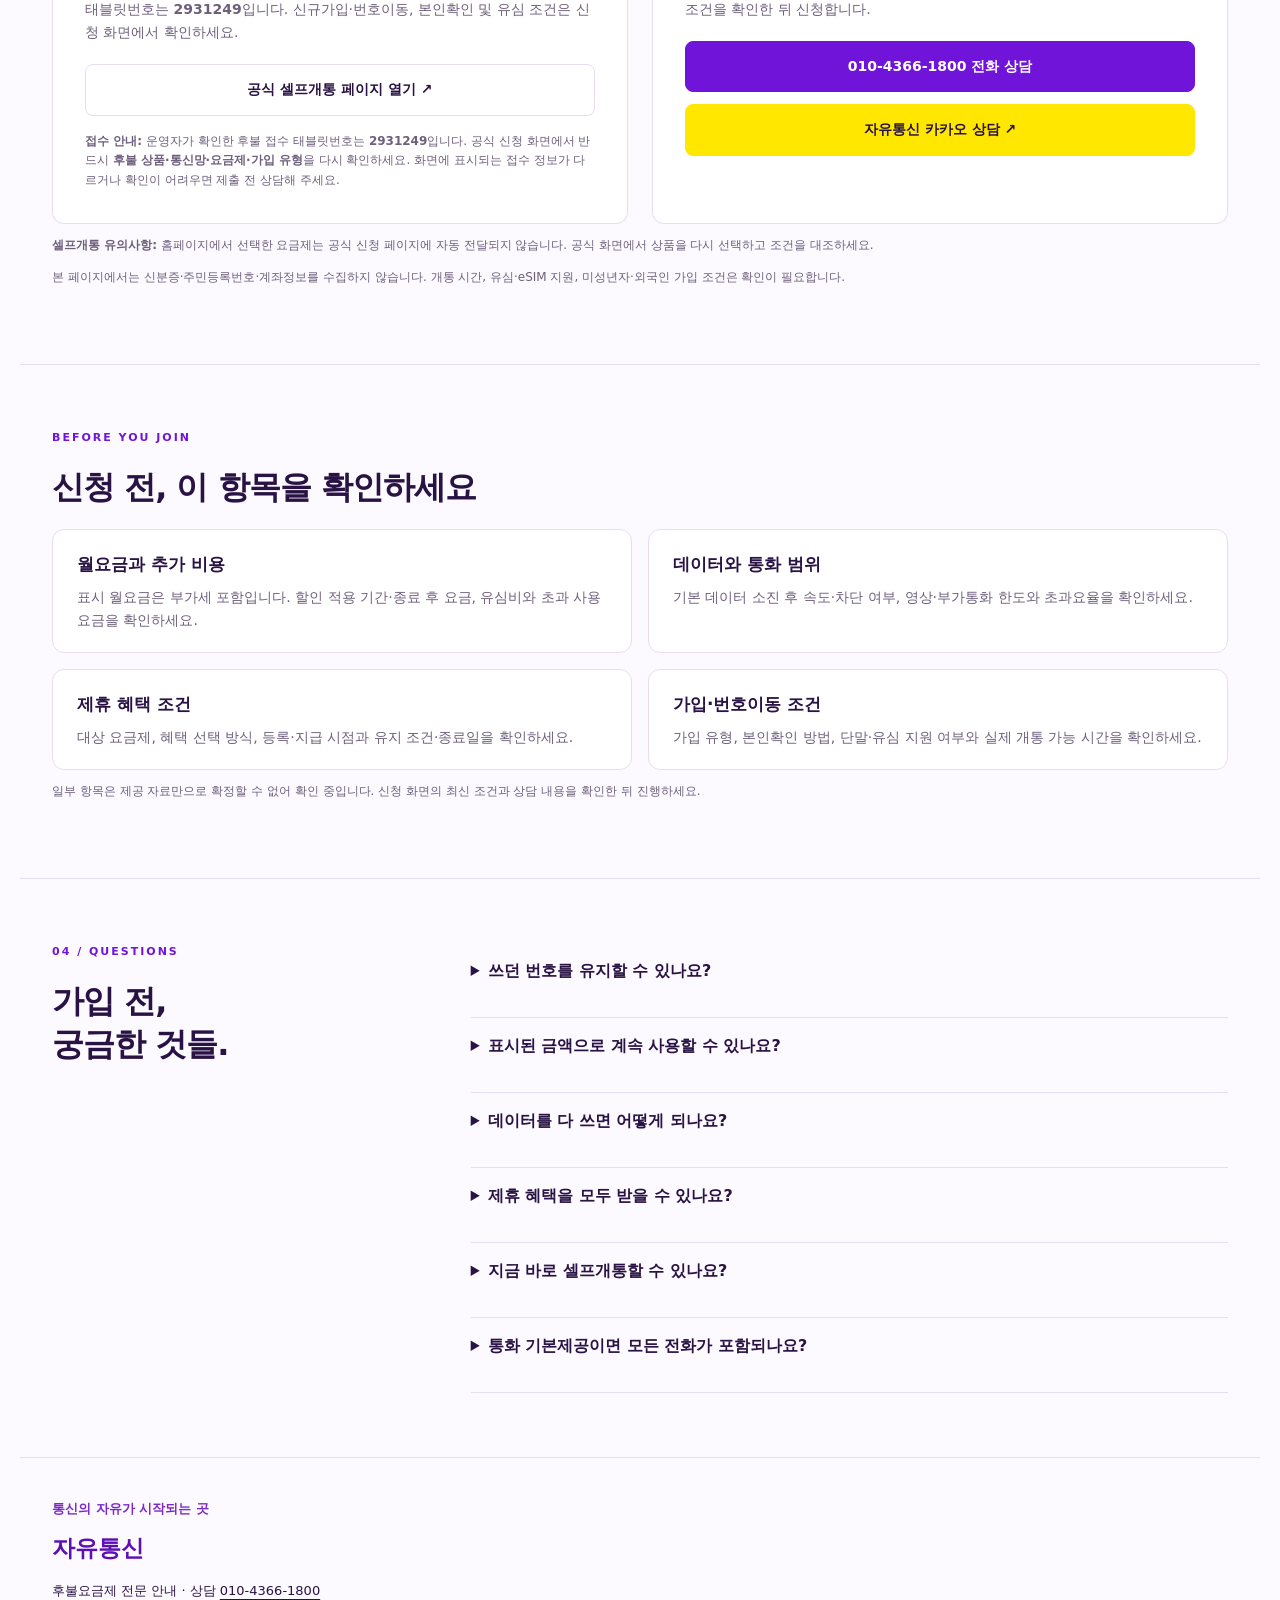
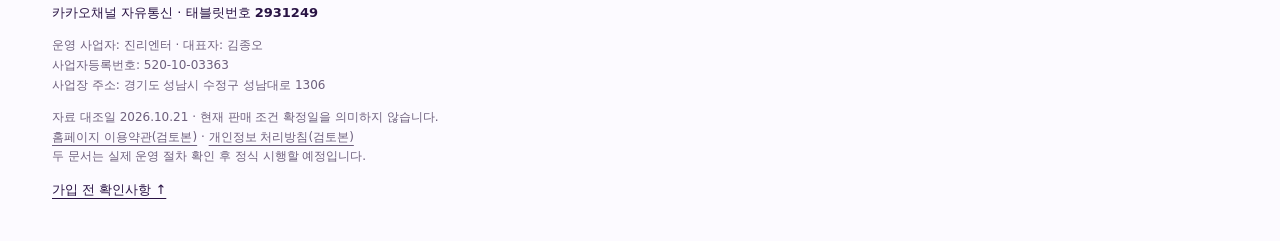
==== commit 21edba81: "Show compact plan summaries and refresh catalogue assets" ====
--- a/index.html
+++ b/index.html
@@ -1,8 +1,8 @@
 <!doctype html>
-<html lang="ko"><head><meta charset="utf-8"><meta name="viewport" content="width=device-width,initial-scale=1"><meta name="description" content="자유통신 후불요금제 안내. KT·LG망 요금제를 비교하고 가입 전 조건을 확인하세요."><meta name="robots" content="index,follow"><title>자유통신 | 후불요금제 비교</title><link rel="stylesheet" href="style.css?v=20261021-mobile7"><link rel="canonical" href="https://jokim223-tech.github.io/zayumobile-homepage/"><meta name="theme-color" content="#7014d9"><link rel="icon" type="image/svg+xml" href="assets/favicon.svg"><meta property="og:type" content="website"><meta property="og:locale" content="ko_KR"><meta property="og:site_name" content="자유통신"><meta property="og:title" content="자유통신 | KT·LG 후불요금제 비교"><meta property="og:description" content="KT·LG망 후불요금제를 비교하고 온라인 셀프개통 또는 카카오 상담으로 가입을 준비하세요. 월요금은 부가세 포함이며 최종 가입 조건은 확인이 필요합니다."><meta property="og:url" content="https://jokim223-tech.github.io/zayumobile-homepage/"><meta property="og:image" content="https://jokim223-tech.github.io/zayumobile-homepage/assets/zayumobile-brand-card.png"><meta property="og:image:alt" content="자유통신 공식 명함과 상담 안내"><meta name="twitter:card" content="summary_large_image"><meta name="google-site-verification" content="U0d5sVR64noJam-uCaus5sU-FkgZS86Fr-30Sb6ku6A" /></head>
+<html lang="ko"><head><meta charset="utf-8"><meta name="viewport" content="width=device-width,initial-scale=1"><meta name="description" content="자유통신 후불요금제 안내. KT·LG망 요금제를 비교하고 가입 전 조건을 확인하세요."><meta name="robots" content="index,follow"><title>자유통신 | 후불요금제 비교</title><link rel="stylesheet" href="style.css?v=20261027-compact1"><link rel="canonical" href="https://jokim223-tech.github.io/zayumobile-homepage/"><meta name="theme-color" content="#7014d9"><link rel="icon" type="image/svg+xml" href="assets/favicon.svg"><meta property="og:type" content="website"><meta property="og:locale" content="ko_KR"><meta property="og:site_name" content="자유통신"><meta property="og:title" content="자유통신 | KT·LG 후불요금제 비교"><meta property="og:description" content="KT·LG망 후불요금제를 비교하고 온라인 셀프개통 또는 카카오 상담으로 가입을 준비하세요. 월요금은 부가세 포함이며 최종 가입 조건은 확인이 필요합니다."><meta property="og:url" content="https://jokim223-tech.github.io/zayumobile-homepage/"><meta property="og:image" content="https://jokim223-tech.github.io/zayumobile-homepage/assets/zayumobile-brand-card.png"><meta property="og:image:alt" content="자유통신 공식 명함과 상담 안내"><meta name="twitter:card" content="summary_large_image"><meta name="google-site-verification" content="U0d5sVR64noJam-uCaus5sU-FkgZS86Fr-30Sb6ku6A" /></head>
 <body><a class="skip" href="#plans">요금제 바로가기</a><div class="review">제공 자료 기반 검토본 · 현재 판매 조건은 가입 전 확인이 필요합니다.</div><header><a class="brand" href="#home"><span class="logo">Z</span><span><span class="brand-yellow">자유</span>통신</span><span class="brand-sub">후불 전문</span></a><nav aria-label="주 메뉴"><a href="#plans">요금제 찾기</a><a href="#benefits">제휴 혜택</a><a href="#join">가입 안내</a><a href="#faq">FAQ</a></nav><a class="phone" href="tel:01043661800">전화 상담 ↗</a></header>
 <main><section id="home" class="brand-hero"><div class="wrap"><div class="hero-intro"><div><p class="eyebrow">자유통신 · 후불요금제 전문</p><h1>통신의 자유가<br>시작되는 곳<span>.</span></h1></div><p class="hero-copy">KT·LG망 요금제 비교부터<br>온라인 셀프개통과 상담 개통까지.<br><strong>자유통신과 함께 선택하세요.</strong></p></div><figure class="brand-art"><img src="assets/zayumobile-brand-card.png" alt="자유통신 공식 명함. 보라색 원숭이 캐릭터, 통신의 자유가 시작되는 곳. 상담 010-4366-1800, 카카오채널 자유통신, 태블릿번호 2931249" width="1536" height="1024" fetchpriority="high"></figure><div class="hero-cta"><a class="button primary" href="#plans">요금제 비교하기 ↓</a><a class="button kakao" href="https://pf.kakao.com/_uWxamX/chat" target="_blank" rel="noopener noreferrer">카카오 상담 ↗</a><a class="button hero-call" href="tel:01043661800">010-4366-1800</a></div><div class="hero-foot"><span>KT · LG NETWORK</span><span>카카오채널 <b>자유통신</b></span><span>태블릿번호 <b>2931249</b></span></div></div></section>
-<section id="plans" class="section wrap"><div class="section-title"><div><p class="eyebrow">01 / FIND YOUR PLAN</p><h2>나에게 맞는 요금제</h2></div><p>제공 이미지의 금액을 대조한 안내입니다.<br>표시 월요금은 부가세 포함입니다. 판매 기간은 가입 전 확인하세요.</p></div><div class="toolbar"><fieldset><legend>통신망</legend><div class="tabs"><button data-network="all" aria-pressed="true">전체</button><button data-network="KT" aria-pressed="false">KT망</button><button data-network="LG" aria-pressed="false">LG망</button></div></fieldset><label>요금제 검색<input id="search" type="search" placeholder="예: 15GB, 플랫폼, 5G"></label><label>통신 방식<select id="generation"><option value="all">전체</option><option>LTE</option><option>5G</option></select></label><label>월요금 상한<select id="budget"><option value="999999">전체</option><option value="20000">2만원 이하</option><option value="30000">3만원 이하</option><option value="40000">4만원 이하</option></select></label><label>정렬<select id="sort"><option value="default">자료 순서</option><option value="asc">낮은 요금순</option><option value="desc">높은 요금순</option></select></label><button id="reset" class="plain">초기화</button></div><p id="count" aria-live="polite"></p><a id="compare-jump" class="button compare-jump" href="#comparison" hidden>선택 요금제 비교표 보기 ↓</a><p class="fine">최대 3개를 선택해 망별로 나란히 비교할 수 있습니다. ‘기본제공’의 범위와 초과요율은 가입 전 확인하세요.</p><div class="network-key" aria-label="통신망 색상 안내"><span class="key-kt">KT망 · 민트</span><span class="key-lg">LG망 · 핑크</span></div><noscript><p class="empty">요금제 검색과 비교에는 자바스크립트가 필요합니다. 브라우저 설정을 확인하거나 <a href="assets/kt-rates.jpg">KT 요금표</a>·<a href="assets/lg-rates.jpg">LG 요금표</a>를 확인한 뒤 <a href="tel:01043661800">010-4366-1800</a>으로 상담해 주세요.</p></noscript><div id="cards" class="cards"></div><section id="comparison" class="comparison" hidden><div class="section-title"><h3>선택 요금제 비교</h3><button id="clear-compare" class="plain">선택 해제</button></div><p class="comparison-hint">휴대폰에서는 표를 좌우로 밀어 KT·LG 요금제를 비교할 수 있습니다.</p><div id="compare-content" class="table-scroll" tabindex="0" role="region" aria-label="선택 요금제 비교표, 좌우로 스크롤 가능"></div><div class="comparison-next"><a class="button primary" href="#join">비교한 요금제로 가입 방법 확인 ↓</a><a class="button kakao" href="https://pf.kakao.com/_uWxamX/chat" target="_blank" rel="noopener noreferrer">카카오 상담 ↗</a></div><p class="fine">비교표 마지막 행의 ‘이 요금제로 가입 상담’을 누르면 해당 요금제가 가입 안내에 자동 선택됩니다. 카카오톡에는 복사 후 붙여넣어 주세요.</p></section></section>
+<section id="plans" class="section wrap"><div class="section-title"><div><p class="eyebrow">01 / FIND YOUR PLAN</p><h2>나에게 맞는 요금제</h2></div><p>제공 이미지의 금액을 대조한 안내입니다.<br>표시 월요금은 부가세 포함입니다. 판매 기간은 가입 전 확인하세요.</p></div><div class="toolbar"><fieldset><legend>통신망</legend><div class="tabs"><button data-network="all" aria-pressed="true">전체</button><button data-network="KT" aria-pressed="false">KT망</button><button data-network="LG" aria-pressed="false">LG망</button></div></fieldset><label>요금제 검색<input id="search" type="search" placeholder="예: 15GB, 플랫폼, 5G"></label><label>통신 방식<select id="generation"><option value="all">전체</option><option>LTE</option><option>5G</option></select></label><label>월요금 상한<select id="budget"><option value="999999">전체</option><option value="20000">2만원 이하</option><option value="30000">3만원 이하</option><option value="40000">4만원 이하</option></select></label><label>정렬<select id="sort"><option value="default">자료 순서</option><option value="asc">낮은 요금순</option><option value="desc">높은 요금순</option></select></label><button id="reset" class="plain">초기화</button></div><p id="count" aria-live="polite"></p><a id="compare-jump" class="button compare-jump" href="#comparison" hidden>선택 요금제 비교표 보기 ↓</a><p class="fine">요금제는 6개씩 표시됩니다. 상세 보기를 열어 통화·혜택을 확인하고 최대 3개를 비교하세요. ‘기본제공’의 범위와 초과요율은 가입 전 확인하세요.</p><div class="network-key" aria-label="통신망 색상 안내"><span class="key-kt">KT망 · 민트</span><span class="key-lg">LG망 · 핑크</span></div><noscript><p class="empty">요금제 검색과 비교에는 자바스크립트가 필요합니다. 브라우저 설정을 확인하거나 <a href="assets/kt-rates.jpg">KT 요금표</a>·<a href="assets/lg-rates.jpg">LG 요금표</a>를 확인한 뒤 <a href="tel:01043661800">010-4366-1800</a>으로 상담해 주세요.</p></noscript><div id="cards" class="cards"></div><section id="comparison" class="comparison" hidden><div class="section-title"><h3>선택 요금제 비교</h3><button id="clear-compare" class="plain">선택 해제</button></div><p class="comparison-hint">휴대폰에서는 표를 좌우로 밀어 KT·LG 요금제를 비교할 수 있습니다.</p><div id="compare-content" class="table-scroll" tabindex="0" role="region" aria-label="선택 요금제 비교표, 좌우로 스크롤 가능"></div><div class="comparison-next"><a class="button primary" href="#join">비교한 요금제로 가입 방법 확인 ↓</a><a class="button kakao" href="https://pf.kakao.com/_uWxamX/chat" target="_blank" rel="noopener noreferrer">카카오 상담 ↗</a></div><p class="fine">비교표 마지막 행의 ‘이 요금제로 가입 상담’을 누르면 해당 요금제가 가입 안내에 자동 선택됩니다. 카카오톡에는 복사 후 붙여넣어 주세요.</p></section></section>
 <section id="benefits" class="benefits"><div class="wrap section"><p class="eyebrow">02 / LIFE BENEFITS</p><h2>내 생활과 가까운 제휴 혜택</h2><p>아래는 제공된 KT 제휴 안내 이미지의 표기 내용입니다.<br><strong>현재 제공 여부와 선택 방식은 확인 중이며, 전체 혜택의 동시 제공을 의미하지 않습니다.</strong></p><div class="benefit-grid"><article><span>01</span><h3>네이버페이</h3><p>월 5,000원 적립 표기</p></article><article><span>02</span><h3>밀리의서재</h3><p>월 11,900원 구독권 무료 표기</p></article><article><span>03</span><h3>다이소 · 올리브영</h3><p>각 월 5,000원 상품권 표기</p></article><article><span>04</span><h3>쿠팡</h3><p>월 쿠팡캐시 5,000원 표기</p></article><article><span>05</span><h3>CU</h3><p>결제 20% 할인 · 월 5,000원 한도 표기</p></article><article class="benefit-note"><h3>가입 전 확인</h3><p>대상 요금제 / 지급·등록 방법 / 유지 조건 / 중복 적용 / 종료일</p></article></div><details><summary>제공된 원본 요금제·혜택 이미지 보기</summary><div class="source-links"><a href="assets/kt-rates.jpg" target="_blank" rel="noopener">KT 요금표 ↗</a><a href="assets/lg-rates.jpg" target="_blank" rel="noopener">LG 요금표 ↗</a><a href="assets/kt-benefits.jpg" target="_blank" rel="noopener">KT 제휴 혜택표 ↗</a></div></details></div></section>
 <section id="join" class="section wrap"><p class="eyebrow">03 / GET STARTED</p><h2>편한 방식으로 가입을 준비하세요</h2><div class="join-steps" aria-label="후불 가입 준비 순서" style="display:grid;grid-template-columns:repeat(auto-fit,minmax(205px,1fr));gap:12px;margin:20px 0 28px"><div style="padding:18px;border:1px solid #cbd5df;border-radius:12px;background:#fff"><strong>1. 요금제 선택</strong><p style="margin:8px 0 0">KT·LG망, 월요금, 데이터 소진 후 속도를 비교하세요.</p><a href="#plans">요금제 보러 가기 →</a></div><div style="padding:18px;border:1px solid #cbd5df;border-radius:12px;background:#fff"><strong>2. 가입 유형 확인</strong><p style="margin:8px 0 0">새 번호 또는 번호이동 여부와 본인확인·유심 조건을 확인하세요.</p><a href="#before-join">가입 전 확인사항 →</a></div><div style="padding:18px;border:1px solid #cbd5df;border-radius:12px;background:#fff"><strong>3. 신청 또는 상담</strong><p style="margin:8px 0 0">공식 신청 화면에서 후불 상품을 확인하거나 자유통신에 상담하세요.</p><a href="https://pf.kakao.com/_uWxamX/chat" target="_blank" rel="noopener noreferrer">카카오 상담 →</a></div></div><div id="selected-plan" class="selected-plan" aria-live="polite"><h3>선택한 요금제</h3><p id="selected-plan-text">요금제 목록에서 ‘이 요금제로 가입 안내’를 누르면 선택 정보가 여기에 표시됩니다.</p><div class="selection-actions"><button id="copy-plan" class="plain" type="button" disabled>상담용 요금제 정보 복사</button><a class="button kakao" id="selected-kakao-link" href="https://pf.kakao.com/_uWxamX/chat" target="_blank" rel="noopener noreferrer">선택 요금제 복사하고 카카오 상담 열기 ↗</a><button id="clear-plan" class="plain" type="button" hidden>선택 해제</button></div><p class="fine">선택 정보는 외부 신청 페이지나 카카오 채팅에 자동 전송되지 않습니다. 복사한 내용을 상담창에 붙여넣어 주세요.</p></div><div class="join-grid"><article><span class="number">01</span><h3>온라인 셀프개통</h3><p>앤텔레콤 공식 신청 페이지에서 후불 가입을 선택해 신청하세요. 자유통신 접수 태블릿번호는 <strong>2931249</strong>입니다. 신규가입·번호이동, 본인확인 및 유심 조건은 신청 화면에서 확인하세요.</p><a class="button" id="self-link" href="https://www.n-telecom.co.kr/zinrimobile/view/open/selfopen_explain.aspx" target="_blank" rel="noopener noreferrer">온라인 셀프개통 ↗</a><small><strong>접수 안내:</strong> 운영자가 확인한 후불 접수 태블릿번호는 <strong>2931249</strong>입니다. 공식 신청 화면에서 반드시 <strong>후불 상품·통신망·요금제·가입 유형</strong>을 다시 확인하세요. 화면에 표시되는 접수 정보가 다르거나 확인이 어려우면 제출 전 상담해 주세요.</small></article><article><span class="number">02</span><h3>상담 개통</h3><p>사용량, 신규·번호이동 여부와 희망 요금제를 알려주세요. 본인확인과 가입 가능 조건을 확인한 뒤 신청합니다.</p><a class="button primary" href="tel:01043661800">010-4366-1800 전화 상담</a><a class="button kakao" id="kakao-link" href="https://pf.kakao.com/_uWxamX/chat" target="_blank" rel="noopener noreferrer">자유통신 카카오 상담 ↗</a></article></div><p class="fine"><strong>셀프개통 유의사항:</strong> 홈페이지에서 선택한 요금제는 공식 신청 페이지에 자동 전달되지 않습니다. 공식 화면에서 상품을 다시 선택하고 조건을 대조하세요.</p><p class="fine">본 페이지에서는 신분증·주민등록번호·계좌정보를 수집하지 않습니다. 개통 시간, 유심·eSIM 지원, 미성년자·외국인 가입 조건은 확인이 필요합니다.</p></section>
-<section id="before-join" class="section wrap before-join"><p class="eyebrow">BEFORE YOU JOIN</p><h2>신청 전, 이 항목을 확인하세요</h2><div class="check-grid"><article><h3>월요금과 추가 비용</h3><p>표시 월요금은 부가세 포함입니다. 할인 적용 기간·종료 후 요금, 유심비와 초과 사용 요금을 확인하세요.</p></article><article><h3>데이터와 통화 범위</h3><p>기본 데이터 소진 후 속도·차단 여부, 영상·부가통화 한도와 초과요율을 확인하세요.</p></article><article><h3>제휴 혜택 조건</h3><p>대상 요금제, 혜택 선택 방식, 등록·지급 시점과 유지 조건·종료일을 확인하세요.</p></article><article><h3>가입·번호이동 조건</h3><p>가입 유형, 본인확인 방법, 단말·유심 지원 여부와 실제 개통 가능 시간을 확인하세요.</p></article></div><p class="fine">일부 항목은 제공 자료만으로 확정할 수 없어 확인 중입니다. 신청 화면의 최신 조건과 상담 내용을 확인한 뒤 진행하세요.</p></section><section id="faq" class="section wrap faq"><div><p class="eyebrow">04 / QUESTIONS</p><h2>가입 전,<br>궁금한 것들.</h2></div><div><details><summary>쓰던 번호를 유지할 수 있나요?</summary><p>번호이동을 검토할 수 있습니다. 해당 상품의 번호이동 지원 여부, 기존 회선 상태와 신청 조건을 확인해야 합니다.</p></details><details><summary>표시된 금액으로 계속 사용할 수 있나요?</summary><p>표시 월요금은 부가세 포함입니다. 할인 기간과 종료 후 요금, 부가서비스·초과 사용 요금은 가입 전 확인하세요.</p></details><details><summary>데이터를 다 쓰면 어떻게 되나요?</summary><p>LG망은 자료에 표기된 소진 후 최대 속도 또는 차단 여부를 표시했습니다. KT 7GB+·10GB+·15GB+ 기본통화형은 소진 후 최대 1Mbps, 100분/15GB+·300분/15GB+와 11GB+매일 2GB는 최대 3Mbps, 100GB+는 최대 5Mbps입니다. 추가 데이터 프로모션의 적용 대상·기간은 가입 전 확인하세요.</p></details><details><summary>제휴 혜택을 모두 받을 수 있나요?</summary><p>동시 제공으로 확정할 수 없습니다. 선택 가능한 혜택, 지급 대상·방법·기간과 요금제별 적용 조건을 확인해야 합니다.</p></details><details><summary>지금 바로 셀프개통할 수 있나요?</summary><p>연결된 앤텔레콤 공식 신청 페이지에서 후불 가입을 선택할 수 있으며, 운영자가 확인한 접수 태블릿번호는 2931249입니다. 원하는 상품과 가입 유형, 본인확인·최종 가입 조건을 확인한 뒤 진행하세요.</p></details><details><summary>통화 기본제공이면 모든 전화가 포함되나요?</summary><p>기본제공과 영상·부가통화 한도는 구분해야 합니다. 자료에서 확인한 별도 제공량은 요금제 상세에 표시하며, 대상 번호와 초과요율은 가입 전 확인하세요.</p></details></div></section></main><footer class="wrap"><div class="footer-brand-note">통신의 자유가 시작되는 곳</div><a class="brand" href="#home">자유통신</a><p>후불요금제 전문 안내 · 상담 <a href="tel:01043661800">010-4366-1800</a><br>카카오채널 자유통신 · 태블릿번호 <strong>2931249</strong></p><p class="fine business-info">운영 사업자: 진리엔터 · 대표자: 김종오<br>사업자등록번호: 520-10-03363<br>사업장 주소: 경기도 성남시 수정구 성남대로 1306</p><p class="fine">자료 대조일 2026.10.21 · 현재 판매 조건 확정일을 의미하지 않습니다.<br><a href="terms.html">홈페이지 이용약관(검토본)</a> · <a href="privacy.html">개인정보 처리방침(검토본)</a><br>두 문서는 실제 운영 절차 확인 후 정식 시행할 예정입니다.</p><a href="#before-join">가입 전 확인사항 ↑</a></footer><nav class="mobile-contact" aria-label="빠른 상담 및 가입"><a href="tel:01043661800">전화 상담</a><a class="quick-kakao" href="https://pf.kakao.com/_uWxamX/chat" target="_blank" rel="noopener noreferrer">카카오 상담 ↗</a><a class="quick-join" href="#join">가입 안내 ↑</a></nav><div id="status" role="status" aria-live="polite"></div><script src="config.js"></script><script src="plans-data.js?v=20261021-kt42"></script><script src="app.js?v=20261021-compare8"></script></body></html>
+<section id="before-join" class="section wrap before-join"><p class="eyebrow">BEFORE YOU JOIN</p><h2>신청 전, 이 항목을 확인하세요</h2><div class="check-grid"><article><h3>월요금과 추가 비용</h3><p>표시 월요금은 부가세 포함입니다. 할인 적용 기간·종료 후 요금, 유심비와 초과 사용 요금을 확인하세요.</p></article><article><h3>데이터와 통화 범위</h3><p>기본 데이터 소진 후 속도·차단 여부, 영상·부가통화 한도와 초과요율을 확인하세요.</p></article><article><h3>제휴 혜택 조건</h3><p>대상 요금제, 혜택 선택 방식, 등록·지급 시점과 유지 조건·종료일을 확인하세요.</p></article><article><h3>가입·번호이동 조건</h3><p>가입 유형, 본인확인 방법, 단말·유심 지원 여부와 실제 개통 가능 시간을 확인하세요.</p></article></div><p class="fine">일부 항목은 제공 자료만으로 확정할 수 없어 확인 중입니다. 신청 화면의 최신 조건과 상담 내용을 확인한 뒤 진행하세요.</p></section><section id="faq" class="section wrap faq"><div><p class="eyebrow">04 / QUESTIONS</p><h2>가입 전,<br>궁금한 것들.</h2></div><div><details><summary>쓰던 번호를 유지할 수 있나요?</summary><p>번호이동을 검토할 수 있습니다. 해당 상품의 번호이동 지원 여부, 기존 회선 상태와 신청 조건을 확인해야 합니다.</p></details><details><summary>표시된 금액으로 계속 사용할 수 있나요?</summary><p>표시 월요금은 부가세 포함입니다. 할인 기간과 종료 후 요금, 부가서비스·초과 사용 요금은 가입 전 확인하세요.</p></details><details><summary>데이터를 다 쓰면 어떻게 되나요?</summary><p>LG망은 자료에 표기된 소진 후 최대 속도 또는 차단 여부를 표시했습니다. KT 7GB+·10GB+·15GB+ 기본통화형은 소진 후 최대 1Mbps, 100분/15GB+·300분/15GB+와 11GB+매일 2GB는 최대 3Mbps, 100GB+는 최대 5Mbps입니다. 추가 데이터 프로모션의 적용 대상·기간은 가입 전 확인하세요.</p></details><details><summary>제휴 혜택을 모두 받을 수 있나요?</summary><p>동시 제공으로 확정할 수 없습니다. 선택 가능한 혜택, 지급 대상·방법·기간과 요금제별 적용 조건을 확인해야 합니다.</p></details><details><summary>지금 바로 셀프개통할 수 있나요?</summary><p>연결된 앤텔레콤 공식 신청 페이지에서 후불 가입을 선택할 수 있으며, 운영자가 확인한 접수 태블릿번호는 2931249입니다. 원하는 상품과 가입 유형, 본인확인·최종 가입 조건을 확인한 뒤 진행하세요.</p></details><details><summary>통화 기본제공이면 모든 전화가 포함되나요?</summary><p>기본제공과 영상·부가통화 한도는 구분해야 합니다. 자료에서 확인한 별도 제공량은 요금제 상세에 표시하며, 대상 번호와 초과요율은 가입 전 확인하세요.</p></details></div></section></main><footer class="wrap"><div class="footer-brand-note">통신의 자유가 시작되는 곳</div><a class="brand" href="#home">자유통신</a><p>후불요금제 전문 안내 · 상담 <a href="tel:01043661800">010-4366-1800</a><br>카카오채널 자유통신 · 태블릿번호 <strong>2931249</strong></p><p class="fine business-info">운영 사업자: 진리엔터 · 대표자: 김종오<br>사업자등록번호: 520-10-03363<br>사업장 주소: 경기도 성남시 수정구 성남대로 1306</p><p class="fine">자료 대조일 2026.10.21 · 현재 판매 조건 확정일을 의미하지 않습니다.<br><a href="terms.html">홈페이지 이용약관(검토본)</a> · <a href="privacy.html">개인정보 처리방침(검토본)</a><br>두 문서는 실제 운영 절차 확인 후 정식 시행할 예정입니다.</p><a href="#before-join">가입 전 확인사항 ↑</a></footer><nav class="mobile-contact" aria-label="빠른 상담 및 가입"><a href="tel:01043661800">전화 상담</a><a class="quick-kakao" href="https://pf.kakao.com/_uWxamX/chat" target="_blank" rel="noopener noreferrer">카카오 상담 ↗</a><a class="quick-join" href="#join">가입 안내 ↑</a></nav><div id="status" role="status" aria-live="polite"></div><script src="config.js"></script><script src="plans-data.js?v=20261021-kt42"></script><script src="app.js?v=20261027-compact1"></script></body></html>
--- a/style.css
+++ b/style.css
@@ -33,3 +33,6 @@
 /* Mobile comparison table and next-step navigation */
 .comparison-hint{font-size:13px;color:#526762;margin:10px 0 14px}.comparison-next{display:flex;flex-wrap:wrap;gap:10px;margin:18px 0 8px}.comparison-next .button{flex:1;min-width:200px}.comparison-next .kakao{background:#ffe700;color:#291344;border-color:#ffe700}.table-scroll{overflow-x:auto;overscroll-behavior-inline:contain;-webkit-overflow-scrolling:touch}
 @media(max-width:640px){.comparison-next{display:grid;grid-template-columns:1fr}.comparison-next .button{width:100%;min-width:0}.comparison-hint{font-weight:650}}
+
+/* Compact plan catalogue */
+#cards .card{padding:20px;box-shadow:none}#cards .card h3{min-height:0;margin:10px 0 6px;font-size:18px}#cards .price{font-size:27px;margin:0 0 8px}.plan-data{font-size:13px;margin:0 0 14px;color:var(--ink)}.plan-expand{margin-top:auto;padding:0;border-bottom:0;border-top:1px solid var(--line)}.plan-expand>summary{padding:14px 0 0;font-size:13px;line-height:1.6;min-height:44px}.plan-expand[open]>summary{padding-bottom:14px}.plan-body dl{border-top:0;padding-top:0}.plans-more{display:block;margin:22px auto 0;min-width:240px;min-height:48px;color:#6813c8;border-color:#c6a0ef}.plans-more[hidden]{display:none}@media(max-width:640px){#cards{gap:12px}#cards .card{padding:16px}#cards .card h3{font-size:17px}#cards .price{font-size:25px}.plan-data{margin-bottom:10px}}
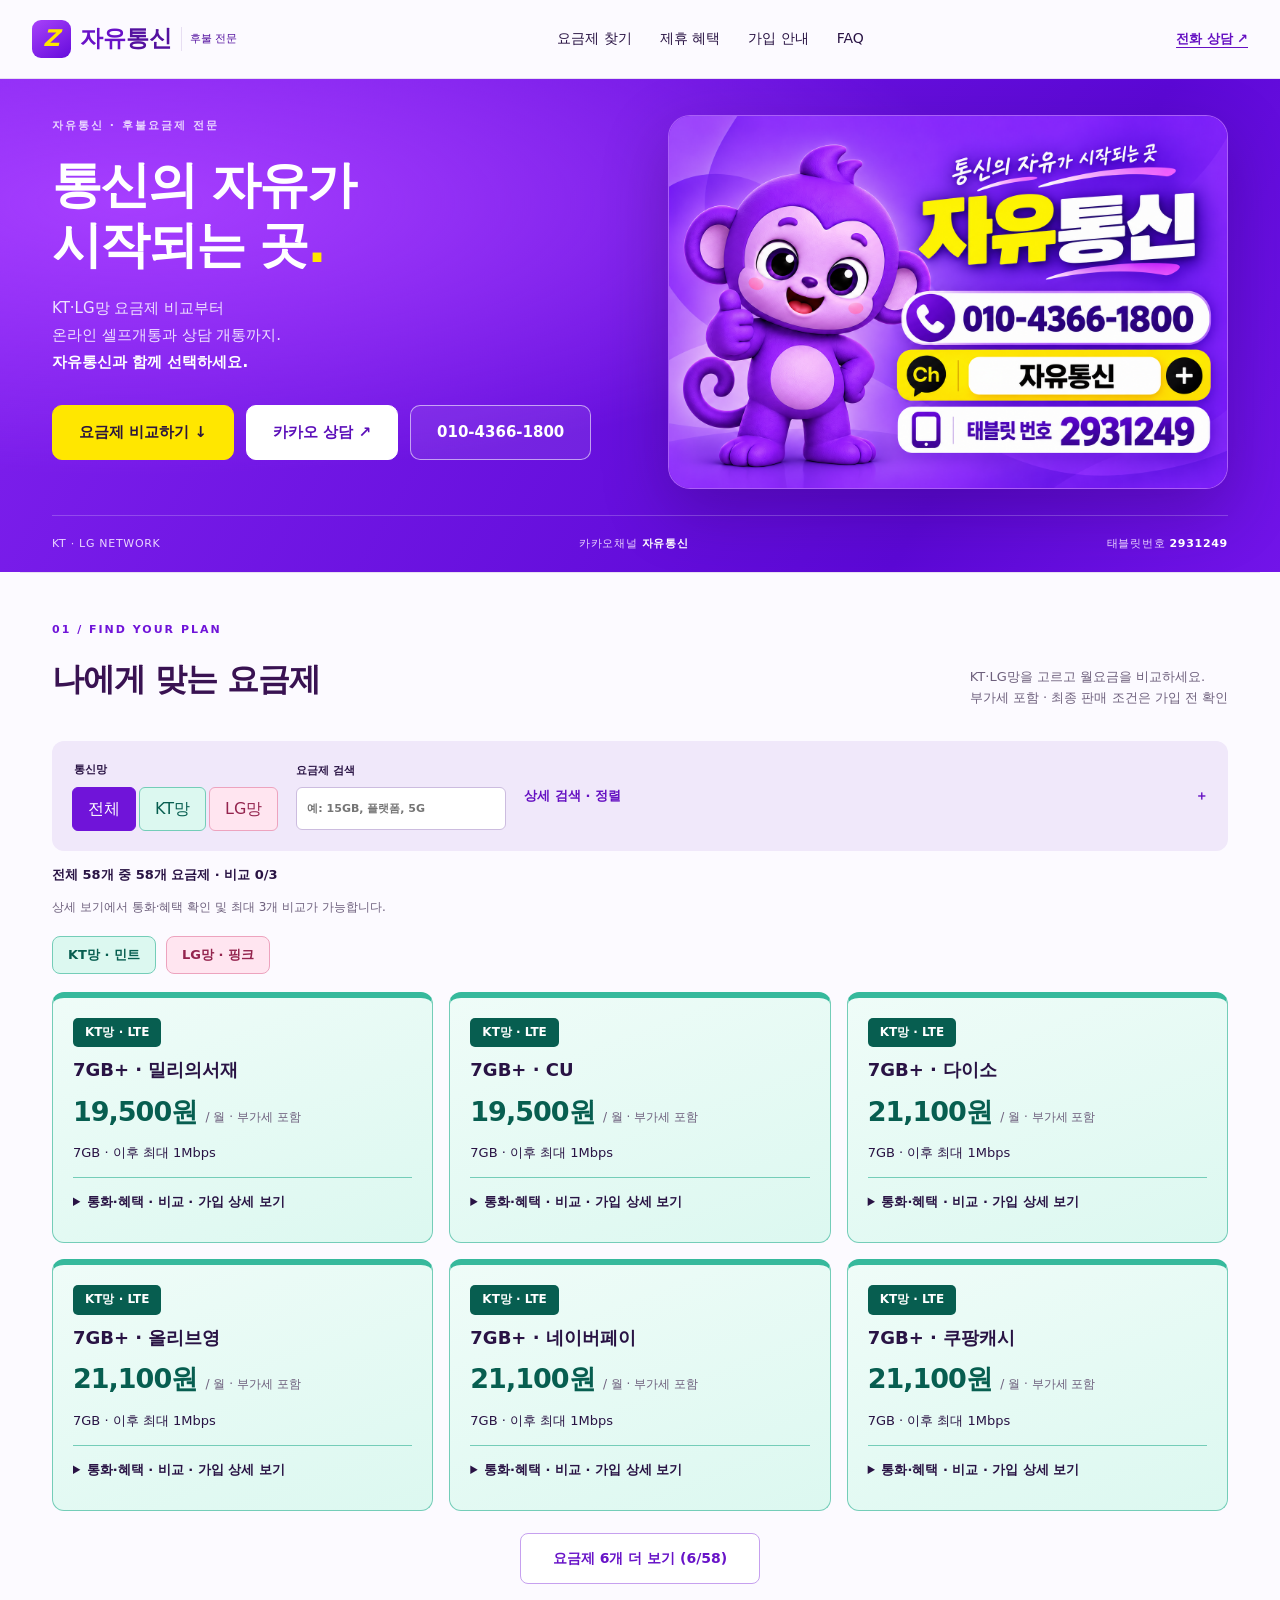
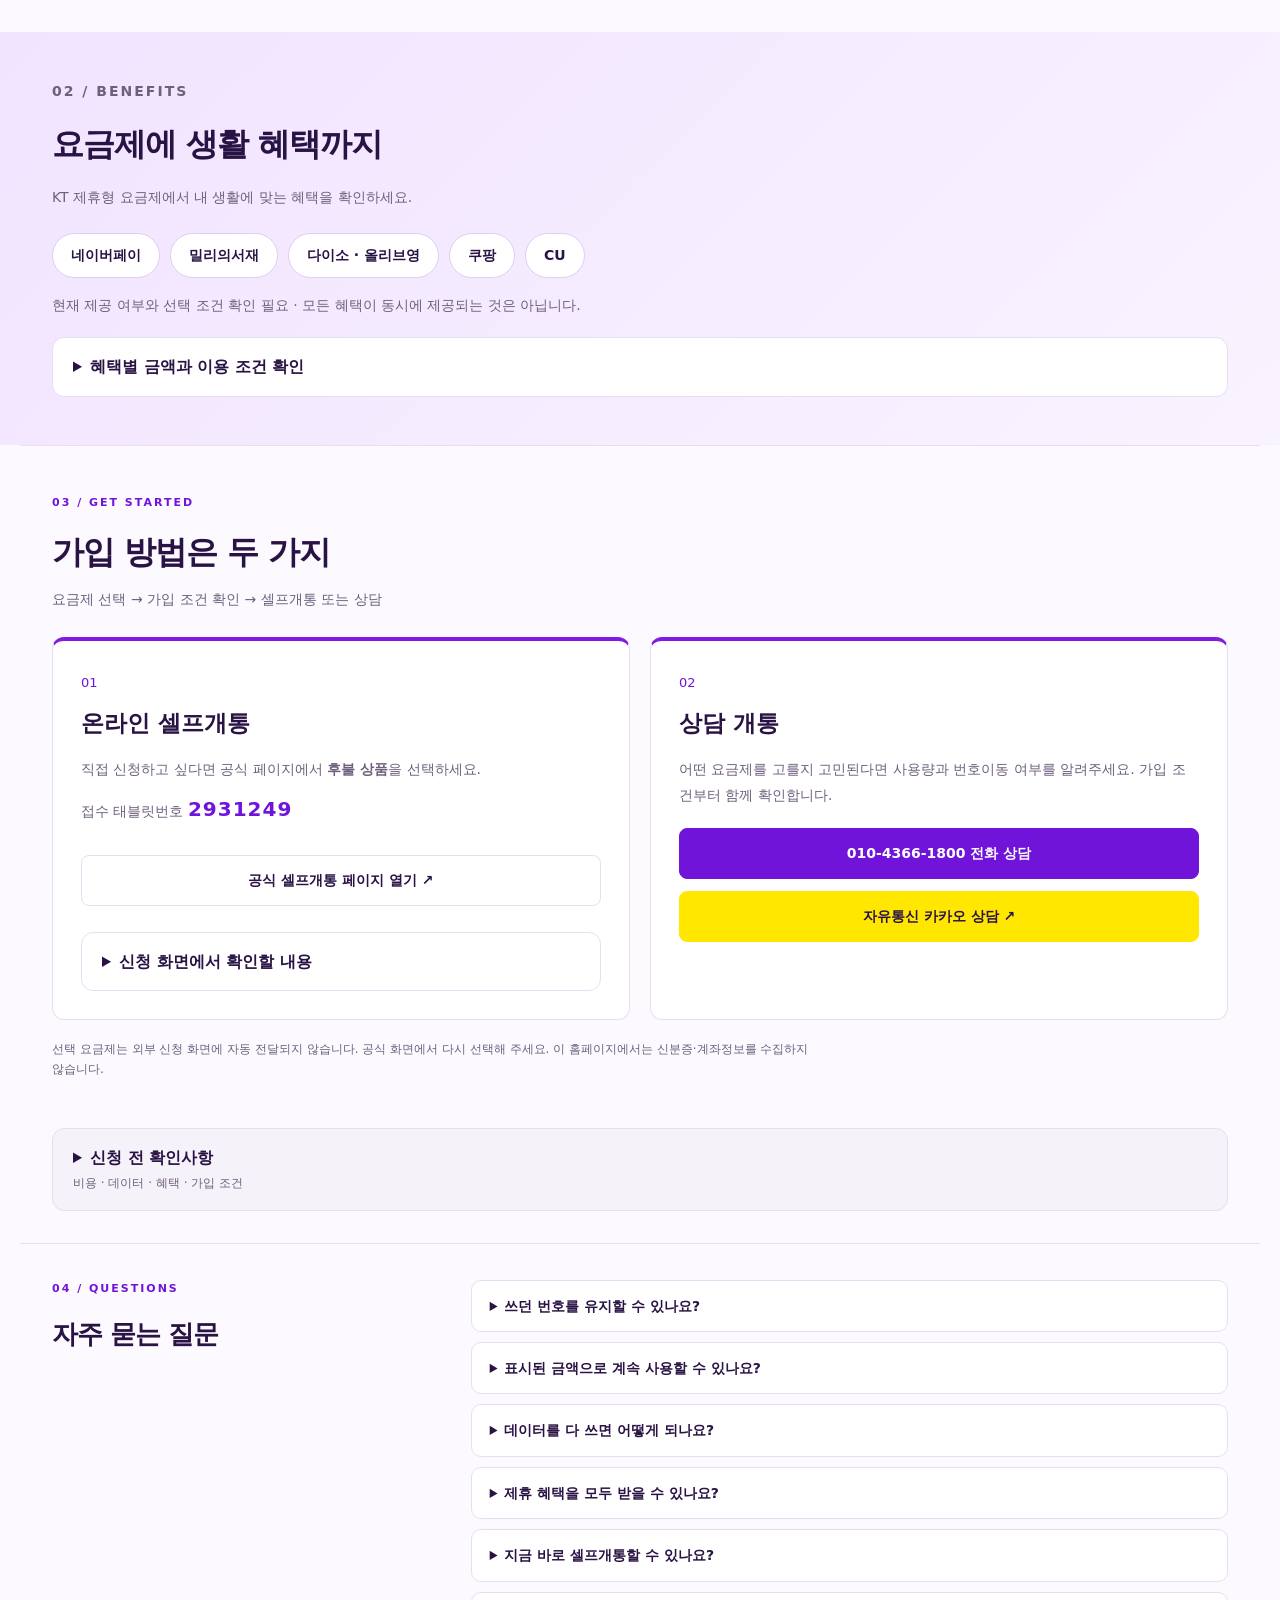
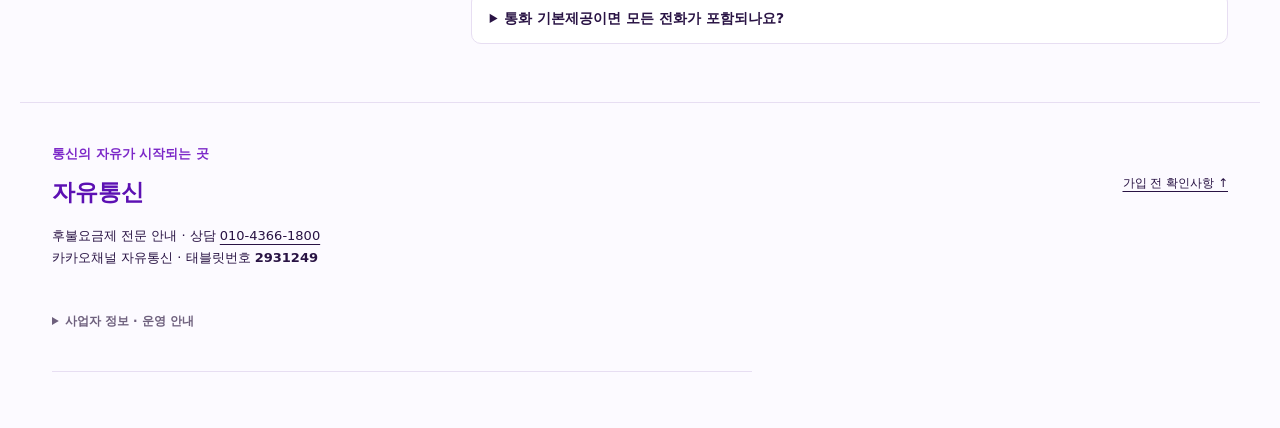
==== commit 01c17388: "Streamline benefits, signup choices and supporting information" ====
--- a/index.html
+++ b/index.html
@@ -1,8 +1,8 @@
 <!doctype html>
-<html lang="ko"><head><meta charset="utf-8"><meta name="viewport" content="width=device-width,initial-scale=1"><meta name="description" content="자유통신 후불요금제 안내. KT·LG망 요금제를 비교하고 가입 전 조건을 확인하세요."><meta name="robots" content="index,follow"><title>자유통신 | 후불요금제 비교</title><link rel="stylesheet" href="style.css?v=20261027-compact1"><link rel="canonical" href="https://jokim223-tech.github.io/zayumobile-homepage/"><meta name="theme-color" content="#7014d9"><link rel="icon" type="image/svg+xml" href="assets/favicon.svg"><meta property="og:type" content="website"><meta property="og:locale" content="ko_KR"><meta property="og:site_name" content="자유통신"><meta property="og:title" content="자유통신 | KT·LG 후불요금제 비교"><meta property="og:description" content="KT·LG망 후불요금제를 비교하고 온라인 셀프개통 또는 카카오 상담으로 가입을 준비하세요. 월요금은 부가세 포함이며 최종 가입 조건은 확인이 필요합니다."><meta property="og:url" content="https://jokim223-tech.github.io/zayumobile-homepage/"><meta property="og:image" content="https://jokim223-tech.github.io/zayumobile-homepage/assets/zayumobile-brand-card.png"><meta property="og:image:alt" content="자유통신 공식 명함과 상담 안내"><meta name="twitter:card" content="summary_large_image"><meta name="google-site-verification" content="U0d5sVR64noJam-uCaus5sU-FkgZS86Fr-30Sb6ku6A" /></head>
-<body><a class="skip" href="#plans">요금제 바로가기</a><div class="review">제공 자료 기반 검토본 · 현재 판매 조건은 가입 전 확인이 필요합니다.</div><header><a class="brand" href="#home"><span class="logo">Z</span><span><span class="brand-yellow">자유</span>통신</span><span class="brand-sub">후불 전문</span></a><nav aria-label="주 메뉴"><a href="#plans">요금제 찾기</a><a href="#benefits">제휴 혜택</a><a href="#join">가입 안내</a><a href="#faq">FAQ</a></nav><a class="phone" href="tel:01043661800">전화 상담 ↗</a></header>
+<html lang="ko"><head><meta charset="utf-8"><meta name="viewport" content="width=device-width,initial-scale=1"><meta name="description" content="자유통신 후불요금제 안내. KT·LG망 요금제를 비교하고 가입 전 조건을 확인하세요."><meta name="robots" content="index,follow"><title>자유통신 | 후불요금제 비교</title><link rel="stylesheet" href="style.css?v=20261027-layout2"><link rel="canonical" href="https://jokim223-tech.github.io/zayumobile-homepage/"><meta name="theme-color" content="#7014d9"><link rel="icon" type="image/svg+xml" href="assets/favicon.svg"><meta property="og:type" content="website"><meta property="og:locale" content="ko_KR"><meta property="og:site_name" content="자유통신"><meta property="og:title" content="자유통신 | KT·LG 후불요금제 비교"><meta property="og:description" content="KT·LG망 후불요금제를 비교하고 온라인 셀프개통 또는 카카오 상담으로 가입을 준비하세요. 월요금은 부가세 포함이며 최종 가입 조건은 확인이 필요합니다."><meta property="og:url" content="https://jokim223-tech.github.io/zayumobile-homepage/"><meta property="og:image" content="https://jokim223-tech.github.io/zayumobile-homepage/assets/zayumobile-brand-card.png"><meta property="og:image:alt" content="자유통신 공식 명함과 상담 안내"><meta name="twitter:card" content="summary_large_image"><meta name="google-site-verification" content="U0d5sVR64noJam-uCaus5sU-FkgZS86Fr-30Sb6ku6A" /></head>
+<body><a class="skip" href="#plans">요금제 바로가기</a><header><a class="brand" href="#home"><span class="logo">Z</span><span><span class="brand-yellow">자유</span>통신</span><span class="brand-sub">후불 전문</span></a><nav aria-label="주 메뉴"><a href="#plans">요금제 찾기</a><a href="#benefits">제휴 혜택</a><a href="#join">가입 안내</a><a href="#faq">FAQ</a></nav><a class="phone" href="tel:01043661800">전화 상담 ↗</a></header>
 <main><section id="home" class="brand-hero"><div class="wrap"><div class="hero-intro"><div><p class="eyebrow">자유통신 · 후불요금제 전문</p><h1>통신의 자유가<br>시작되는 곳<span>.</span></h1></div><p class="hero-copy">KT·LG망 요금제 비교부터<br>온라인 셀프개통과 상담 개통까지.<br><strong>자유통신과 함께 선택하세요.</strong></p></div><figure class="brand-art"><img src="assets/zayumobile-brand-card.png" alt="자유통신 공식 명함. 보라색 원숭이 캐릭터, 통신의 자유가 시작되는 곳. 상담 010-4366-1800, 카카오채널 자유통신, 태블릿번호 2931249" width="1536" height="1024" fetchpriority="high"></figure><div class="hero-cta"><a class="button primary" href="#plans">요금제 비교하기 ↓</a><a class="button kakao" href="https://pf.kakao.com/_uWxamX/chat" target="_blank" rel="noopener noreferrer">카카오 상담 ↗</a><a class="button hero-call" href="tel:01043661800">010-4366-1800</a></div><div class="hero-foot"><span>KT · LG NETWORK</span><span>카카오채널 <b>자유통신</b></span><span>태블릿번호 <b>2931249</b></span></div></div></section>
-<section id="plans" class="section wrap"><div class="section-title"><div><p class="eyebrow">01 / FIND YOUR PLAN</p><h2>나에게 맞는 요금제</h2></div><p>제공 이미지의 금액을 대조한 안내입니다.<br>표시 월요금은 부가세 포함입니다. 판매 기간은 가입 전 확인하세요.</p></div><div class="toolbar"><fieldset><legend>통신망</legend><div class="tabs"><button data-network="all" aria-pressed="true">전체</button><button data-network="KT" aria-pressed="false">KT망</button><button data-network="LG" aria-pressed="false">LG망</button></div></fieldset><label>요금제 검색<input id="search" type="search" placeholder="예: 15GB, 플랫폼, 5G"></label><label>통신 방식<select id="generation"><option value="all">전체</option><option>LTE</option><option>5G</option></select></label><label>월요금 상한<select id="budget"><option value="999999">전체</option><option value="20000">2만원 이하</option><option value="30000">3만원 이하</option><option value="40000">4만원 이하</option></select></label><label>정렬<select id="sort"><option value="default">자료 순서</option><option value="asc">낮은 요금순</option><option value="desc">높은 요금순</option></select></label><button id="reset" class="plain">초기화</button></div><p id="count" aria-live="polite"></p><a id="compare-jump" class="button compare-jump" href="#comparison" hidden>선택 요금제 비교표 보기 ↓</a><p class="fine">요금제는 6개씩 표시됩니다. 상세 보기를 열어 통화·혜택을 확인하고 최대 3개를 비교하세요. ‘기본제공’의 범위와 초과요율은 가입 전 확인하세요.</p><div class="network-key" aria-label="통신망 색상 안내"><span class="key-kt">KT망 · 민트</span><span class="key-lg">LG망 · 핑크</span></div><noscript><p class="empty">요금제 검색과 비교에는 자바스크립트가 필요합니다. 브라우저 설정을 확인하거나 <a href="assets/kt-rates.jpg">KT 요금표</a>·<a href="assets/lg-rates.jpg">LG 요금표</a>를 확인한 뒤 <a href="tel:01043661800">010-4366-1800</a>으로 상담해 주세요.</p></noscript><div id="cards" class="cards"></div><section id="comparison" class="comparison" hidden><div class="section-title"><h3>선택 요금제 비교</h3><button id="clear-compare" class="plain">선택 해제</button></div><p class="comparison-hint">휴대폰에서는 표를 좌우로 밀어 KT·LG 요금제를 비교할 수 있습니다.</p><div id="compare-content" class="table-scroll" tabindex="0" role="region" aria-label="선택 요금제 비교표, 좌우로 스크롤 가능"></div><div class="comparison-next"><a class="button primary" href="#join">비교한 요금제로 가입 방법 확인 ↓</a><a class="button kakao" href="https://pf.kakao.com/_uWxamX/chat" target="_blank" rel="noopener noreferrer">카카오 상담 ↗</a></div><p class="fine">비교표 마지막 행의 ‘이 요금제로 가입 상담’을 누르면 해당 요금제가 가입 안내에 자동 선택됩니다. 카카오톡에는 복사 후 붙여넣어 주세요.</p></section></section>
-<section id="benefits" class="benefits"><div class="wrap section"><p class="eyebrow">02 / LIFE BENEFITS</p><h2>내 생활과 가까운 제휴 혜택</h2><p>아래는 제공된 KT 제휴 안내 이미지의 표기 내용입니다.<br><strong>현재 제공 여부와 선택 방식은 확인 중이며, 전체 혜택의 동시 제공을 의미하지 않습니다.</strong></p><div class="benefit-grid"><article><span>01</span><h3>네이버페이</h3><p>월 5,000원 적립 표기</p></article><article><span>02</span><h3>밀리의서재</h3><p>월 11,900원 구독권 무료 표기</p></article><article><span>03</span><h3>다이소 · 올리브영</h3><p>각 월 5,000원 상품권 표기</p></article><article><span>04</span><h3>쿠팡</h3><p>월 쿠팡캐시 5,000원 표기</p></article><article><span>05</span><h3>CU</h3><p>결제 20% 할인 · 월 5,000원 한도 표기</p></article><article class="benefit-note"><h3>가입 전 확인</h3><p>대상 요금제 / 지급·등록 방법 / 유지 조건 / 중복 적용 / 종료일</p></article></div><details><summary>제공된 원본 요금제·혜택 이미지 보기</summary><div class="source-links"><a href="assets/kt-rates.jpg" target="_blank" rel="noopener">KT 요금표 ↗</a><a href="assets/lg-rates.jpg" target="_blank" rel="noopener">LG 요금표 ↗</a><a href="assets/kt-benefits.jpg" target="_blank" rel="noopener">KT 제휴 혜택표 ↗</a></div></details></div></section>
-<section id="join" class="section wrap"><p class="eyebrow">03 / GET STARTED</p><h2>편한 방식으로 가입을 준비하세요</h2><div class="join-steps" aria-label="후불 가입 준비 순서" style="display:grid;grid-template-columns:repeat(auto-fit,minmax(205px,1fr));gap:12px;margin:20px 0 28px"><div style="padding:18px;border:1px solid #cbd5df;border-radius:12px;background:#fff"><strong>1. 요금제 선택</strong><p style="margin:8px 0 0">KT·LG망, 월요금, 데이터 소진 후 속도를 비교하세요.</p><a href="#plans">요금제 보러 가기 →</a></div><div style="padding:18px;border:1px solid #cbd5df;border-radius:12px;background:#fff"><strong>2. 가입 유형 확인</strong><p style="margin:8px 0 0">새 번호 또는 번호이동 여부와 본인확인·유심 조건을 확인하세요.</p><a href="#before-join">가입 전 확인사항 →</a></div><div style="padding:18px;border:1px solid #cbd5df;border-radius:12px;background:#fff"><strong>3. 신청 또는 상담</strong><p style="margin:8px 0 0">공식 신청 화면에서 후불 상품을 확인하거나 자유통신에 상담하세요.</p><a href="https://pf.kakao.com/_uWxamX/chat" target="_blank" rel="noopener noreferrer">카카오 상담 →</a></div></div><div id="selected-plan" class="selected-plan" aria-live="polite"><h3>선택한 요금제</h3><p id="selected-plan-text">요금제 목록에서 ‘이 요금제로 가입 안내’를 누르면 선택 정보가 여기에 표시됩니다.</p><div class="selection-actions"><button id="copy-plan" class="plain" type="button" disabled>상담용 요금제 정보 복사</button><a class="button kakao" id="selected-kakao-link" href="https://pf.kakao.com/_uWxamX/chat" target="_blank" rel="noopener noreferrer">선택 요금제 복사하고 카카오 상담 열기 ↗</a><button id="clear-plan" class="plain" type="button" hidden>선택 해제</button></div><p class="fine">선택 정보는 외부 신청 페이지나 카카오 채팅에 자동 전송되지 않습니다. 복사한 내용을 상담창에 붙여넣어 주세요.</p></div><div class="join-grid"><article><span class="number">01</span><h3>온라인 셀프개통</h3><p>앤텔레콤 공식 신청 페이지에서 후불 가입을 선택해 신청하세요. 자유통신 접수 태블릿번호는 <strong>2931249</strong>입니다. 신규가입·번호이동, 본인확인 및 유심 조건은 신청 화면에서 확인하세요.</p><a class="button" id="self-link" href="https://www.n-telecom.co.kr/zinrimobile/view/open/selfopen_explain.aspx" target="_blank" rel="noopener noreferrer">온라인 셀프개통 ↗</a><small><strong>접수 안내:</strong> 운영자가 확인한 후불 접수 태블릿번호는 <strong>2931249</strong>입니다. 공식 신청 화면에서 반드시 <strong>후불 상품·통신망·요금제·가입 유형</strong>을 다시 확인하세요. 화면에 표시되는 접수 정보가 다르거나 확인이 어려우면 제출 전 상담해 주세요.</small></article><article><span class="number">02</span><h3>상담 개통</h3><p>사용량, 신규·번호이동 여부와 희망 요금제를 알려주세요. 본인확인과 가입 가능 조건을 확인한 뒤 신청합니다.</p><a class="button primary" href="tel:01043661800">010-4366-1800 전화 상담</a><a class="button kakao" id="kakao-link" href="https://pf.kakao.com/_uWxamX/chat" target="_blank" rel="noopener noreferrer">자유통신 카카오 상담 ↗</a></article></div><p class="fine"><strong>셀프개통 유의사항:</strong> 홈페이지에서 선택한 요금제는 공식 신청 페이지에 자동 전달되지 않습니다. 공식 화면에서 상품을 다시 선택하고 조건을 대조하세요.</p><p class="fine">본 페이지에서는 신분증·주민등록번호·계좌정보를 수집하지 않습니다. 개통 시간, 유심·eSIM 지원, 미성년자·외국인 가입 조건은 확인이 필요합니다.</p></section>
-<section id="before-join" class="section wrap before-join"><p class="eyebrow">BEFORE YOU JOIN</p><h2>신청 전, 이 항목을 확인하세요</h2><div class="check-grid"><article><h3>월요금과 추가 비용</h3><p>표시 월요금은 부가세 포함입니다. 할인 적용 기간·종료 후 요금, 유심비와 초과 사용 요금을 확인하세요.</p></article><article><h3>데이터와 통화 범위</h3><p>기본 데이터 소진 후 속도·차단 여부, 영상·부가통화 한도와 초과요율을 확인하세요.</p></article><article><h3>제휴 혜택 조건</h3><p>대상 요금제, 혜택 선택 방식, 등록·지급 시점과 유지 조건·종료일을 확인하세요.</p></article><article><h3>가입·번호이동 조건</h3><p>가입 유형, 본인확인 방법, 단말·유심 지원 여부와 실제 개통 가능 시간을 확인하세요.</p></article></div><p class="fine">일부 항목은 제공 자료만으로 확정할 수 없어 확인 중입니다. 신청 화면의 최신 조건과 상담 내용을 확인한 뒤 진행하세요.</p></section><section id="faq" class="section wrap faq"><div><p class="eyebrow">04 / QUESTIONS</p><h2>가입 전,<br>궁금한 것들.</h2></div><div><details><summary>쓰던 번호를 유지할 수 있나요?</summary><p>번호이동을 검토할 수 있습니다. 해당 상품의 번호이동 지원 여부, 기존 회선 상태와 신청 조건을 확인해야 합니다.</p></details><details><summary>표시된 금액으로 계속 사용할 수 있나요?</summary><p>표시 월요금은 부가세 포함입니다. 할인 기간과 종료 후 요금, 부가서비스·초과 사용 요금은 가입 전 확인하세요.</p></details><details><summary>데이터를 다 쓰면 어떻게 되나요?</summary><p>LG망은 자료에 표기된 소진 후 최대 속도 또는 차단 여부를 표시했습니다. KT 7GB+·10GB+·15GB+ 기본통화형은 소진 후 최대 1Mbps, 100분/15GB+·300분/15GB+와 11GB+매일 2GB는 최대 3Mbps, 100GB+는 최대 5Mbps입니다. 추가 데이터 프로모션의 적용 대상·기간은 가입 전 확인하세요.</p></details><details><summary>제휴 혜택을 모두 받을 수 있나요?</summary><p>동시 제공으로 확정할 수 없습니다. 선택 가능한 혜택, 지급 대상·방법·기간과 요금제별 적용 조건을 확인해야 합니다.</p></details><details><summary>지금 바로 셀프개통할 수 있나요?</summary><p>연결된 앤텔레콤 공식 신청 페이지에서 후불 가입을 선택할 수 있으며, 운영자가 확인한 접수 태블릿번호는 2931249입니다. 원하는 상품과 가입 유형, 본인확인·최종 가입 조건을 확인한 뒤 진행하세요.</p></details><details><summary>통화 기본제공이면 모든 전화가 포함되나요?</summary><p>기본제공과 영상·부가통화 한도는 구분해야 합니다. 자료에서 확인한 별도 제공량은 요금제 상세에 표시하며, 대상 번호와 초과요율은 가입 전 확인하세요.</p></details></div></section></main><footer class="wrap"><div class="footer-brand-note">통신의 자유가 시작되는 곳</div><a class="brand" href="#home">자유통신</a><p>후불요금제 전문 안내 · 상담 <a href="tel:01043661800">010-4366-1800</a><br>카카오채널 자유통신 · 태블릿번호 <strong>2931249</strong></p><p class="fine business-info">운영 사업자: 진리엔터 · 대표자: 김종오<br>사업자등록번호: 520-10-03363<br>사업장 주소: 경기도 성남시 수정구 성남대로 1306</p><p class="fine">자료 대조일 2026.10.21 · 현재 판매 조건 확정일을 의미하지 않습니다.<br><a href="terms.html">홈페이지 이용약관(검토본)</a> · <a href="privacy.html">개인정보 처리방침(검토본)</a><br>두 문서는 실제 운영 절차 확인 후 정식 시행할 예정입니다.</p><a href="#before-join">가입 전 확인사항 ↑</a></footer><nav class="mobile-contact" aria-label="빠른 상담 및 가입"><a href="tel:01043661800">전화 상담</a><a class="quick-kakao" href="https://pf.kakao.com/_uWxamX/chat" target="_blank" rel="noopener noreferrer">카카오 상담 ↗</a><a class="quick-join" href="#join">가입 안내 ↑</a></nav><div id="status" role="status" aria-live="polite"></div><script src="config.js"></script><script src="plans-data.js?v=20261021-kt42"></script><script src="app.js?v=20261027-compact1"></script></body></html>
+<section id="plans" class="section wrap"><div class="section-title"><div><p class="eyebrow">01 / FIND YOUR PLAN</p><h2>나에게 맞는 요금제</h2></div><p>KT·LG망을 고르고 월요금을 비교하세요.<br>부가세 포함 · 최종 판매 조건은 가입 전 확인</p></div><div class="toolbar"><fieldset><legend>통신망</legend><div class="tabs"><button data-network="all" aria-pressed="true">전체</button><button data-network="KT" aria-pressed="false">KT망</button><button data-network="LG" aria-pressed="false">LG망</button></div></fieldset><label>요금제 검색<input id="search" type="search" placeholder="예: 15GB, 플랫폼, 5G"></label><details class="filter-more"><summary>상세 검색 · 정렬</summary><div class="filter-fields"><label>통신 방식<select id="generation"><option value="all">전체</option><option>LTE</option><option>5G</option></select></label><label>월요금 상한<select id="budget"><option value="999999">전체</option><option value="20000">2만원 이하</option><option value="30000">3만원 이하</option><option value="40000">4만원 이하</option></select></label><label>정렬<select id="sort"><option value="default">자료 순서</option><option value="asc">낮은 요금순</option><option value="desc">높은 요금순</option></select></label><button id="reset" class="plain">초기화</button></div></details></div><p id="count" aria-live="polite"></p><a id="compare-jump" class="button compare-jump" href="#comparison" hidden>선택 요금제 비교표 보기 ↓</a><p class="fine">상세 보기에서 통화·혜택 확인 및 최대 3개 비교가 가능합니다.</p><div class="network-key" aria-label="통신망 색상 안내"><span class="key-kt">KT망 · 민트</span><span class="key-lg">LG망 · 핑크</span></div><noscript><p class="empty">요금제 검색과 비교에는 자바스크립트가 필요합니다. 브라우저 설정을 확인하거나 <a href="assets/kt-rates.jpg">KT 요금표</a>·<a href="assets/lg-rates.jpg">LG 요금표</a>를 확인한 뒤 <a href="tel:01043661800">010-4366-1800</a>으로 상담해 주세요.</p></noscript><div id="cards" class="cards"></div><section id="comparison" class="comparison" hidden><div class="section-title"><h3>선택 요금제 비교</h3><button id="clear-compare" class="plain">선택 해제</button></div><p class="comparison-hint">휴대폰에서는 표를 좌우로 밀어 KT·LG 요금제를 비교할 수 있습니다.</p><div id="compare-content" class="table-scroll" tabindex="0" role="region" aria-label="선택 요금제 비교표, 좌우로 스크롤 가능"></div><div class="comparison-next"><a class="button primary" href="#join">비교한 요금제로 가입 방법 확인 ↓</a><a class="button kakao" href="https://pf.kakao.com/_uWxamX/chat" target="_blank" rel="noopener noreferrer">카카오 상담 ↗</a></div><p class="fine">비교표 마지막 행의 ‘이 요금제로 가입 상담’을 누르면 해당 요금제가 가입 안내에 자동 선택됩니다. 카카오톡에는 복사 후 붙여넣어 주세요.</p></section></section>
+<section id="benefits" class="benefits"><div class="wrap section"><p class="eyebrow">02 / BENEFITS</p><h2>요금제에 생활 혜택까지</h2><p>KT 제휴형 요금제에서 내 생활에 맞는 혜택을 확인하세요.</p><div class="benefit-chips"><span>네이버페이</span><span>밀리의서재</span><span>다이소 · 올리브영</span><span>쿠팡</span><span>CU</span></div><p class="fine">현재 제공 여부와 선택 조건 확인 필요 · 모든 혜택이 동시에 제공되는 것은 아닙니다.</p><details class="info-fold"><summary>혜택별 금액과 이용 조건 확인</summary><div class="benefit-list"><p><strong>네이버페이</strong><span>월 5,000원 적립 표기</span></p><p><strong>밀리의서재</strong><span>월 11,900원 구독권 무료 표기</span></p><p><strong>다이소 · 올리브영</strong><span>각 월 5,000원 상품권 표기</span></p><p><strong>쿠팡</strong><span>월 쿠팡캐시 5,000원 표기</span></p><p><strong>CU</strong><span>결제 20% 할인 · 월 5,000원 한도 표기</span></p></div><p class="fine">제공 자료 기준입니다. 대상 요금제, 등록·지급 방법, 유지 조건, 중복 적용과 종료일은 가입 전 확인하세요.</p><div class="source-links"><a href="assets/kt-rates.jpg" target="_blank" rel="noopener">KT 요금표 ↗</a><a href="assets/lg-rates.jpg" target="_blank" rel="noopener">LG 요금표 ↗</a><a href="assets/kt-benefits.jpg" target="_blank" rel="noopener">제휴 혜택표 ↗</a></div></details></div></section>
+<section id="join" class="section wrap"><p class="eyebrow">03 / GET STARTED</p><h2>가입 방법은 두 가지</h2><p class="section-lead">요금제 선택 → 가입 조건 확인 → 셀프개통 또는 상담</p><div id="selected-plan" class="selected-plan" aria-live="polite"><h3>선택한 요금제</h3><p id="selected-plan-text">요금제 목록에서 ‘이 요금제로 가입 안내’를 누르면 선택 정보가 여기에 표시됩니다.</p><div class="selection-actions"><button id="copy-plan" class="plain" type="button" disabled>상담용 요금제 정보 복사</button><a class="button kakao" id="selected-kakao-link" href="https://pf.kakao.com/_uWxamX/chat" target="_blank" rel="noopener noreferrer">선택 요금제 복사하고 카카오 상담 열기 ↗</a><button id="clear-plan" class="plain" type="button" hidden>선택 해제</button></div><p class="fine">선택 정보는 외부 신청 페이지나 카카오 채팅에 자동 전송되지 않습니다. 복사한 내용을 상담창에 붙여넣어 주세요.</p></div><div class="join-grid"><article><span class="number">01</span><h3>온라인 셀프개통</h3><p>직접 신청하고 싶다면 공식 페이지에서 <strong>후불 상품</strong>을 선택하세요.<br>접수 태블릿번호 <strong class="tablet-number">2931249</strong></p><a class="button" id="self-link" href="https://www.n-telecom.co.kr/zinrimobile/view/open/selfopen_explain.aspx" target="_blank" rel="noopener noreferrer">온라인 셀프개통 ↗</a><details class="info-fold"><summary>신청 화면에서 확인할 내용</summary><p>후불 상품·통신망·요금제·가입 유형과 태블릿번호 <strong>2931249</strong>를 확인하세요. 접수 정보가 다르거나 확인이 어려우면 제출 전 상담해 주세요.</p></details></article><article><span class="number">02</span><h3>상담 개통</h3><p>어떤 요금제를 고를지 고민된다면 사용량과 번호이동 여부를 알려주세요. 가입 조건부터 함께 확인합니다.</p><a class="button primary" href="tel:01043661800">010-4366-1800 전화 상담</a><a class="button kakao" id="kakao-link" href="https://pf.kakao.com/_uWxamX/chat" target="_blank" rel="noopener noreferrer">자유통신 카카오 상담 ↗</a></article></div><p class="fine join-note">선택 요금제는 외부 신청 화면에 자동 전달되지 않습니다. 공식 화면에서 다시 선택해 주세요. 이 홈페이지에서는 신분증·계좌정보를 수집하지 않습니다.</p></section>
+<section id="before-join" class="section wrap before-join"><details class="info-fold"><summary><span>신청 전 확인사항</span><small>비용 · 데이터 · 혜택 · 가입 조건</small></summary><div class="check-grid"><article><h3>월요금과 추가 비용</h3><p>표시 월요금은 부가세 포함입니다. 할인 적용 기간·종료 후 요금, 유심비와 초과 사용 요금을 확인하세요.</p></article><article><h3>데이터와 통화 범위</h3><p>기본 데이터 소진 후 속도·차단 여부, 영상·부가통화 한도와 초과요율을 확인하세요.</p></article><article><h3>제휴 혜택 조건</h3><p>대상 요금제, 혜택 선택 방식, 등록·지급 시점과 유지 조건·종료일을 확인하세요.</p></article><article><h3>가입·번호이동 조건</h3><p>가입 유형, 본인확인 방법, 단말·유심 지원 여부와 실제 개통 가능 시간을 확인하세요.</p></article></div><p class="fine">일부 항목은 제공 자료만으로 확정할 수 없어 확인 중입니다. 신청 화면의 최신 조건과 상담 내용을 확인한 뒤 진행하세요.</p></details></section><section id="faq" class="section wrap faq"><div><p class="eyebrow">04 / QUESTIONS</p><h2>자주 묻는 질문</h2></div><div><details><summary>쓰던 번호를 유지할 수 있나요?</summary><p>번호이동을 검토할 수 있습니다. 해당 상품의 번호이동 지원 여부, 기존 회선 상태와 신청 조건을 확인해야 합니다.</p></details><details><summary>표시된 금액으로 계속 사용할 수 있나요?</summary><p>표시 월요금은 부가세 포함입니다. 할인 기간과 종료 후 요금, 부가서비스·초과 사용 요금은 가입 전 확인하세요.</p></details><details><summary>데이터를 다 쓰면 어떻게 되나요?</summary><p>LG망은 자료에 표기된 소진 후 최대 속도 또는 차단 여부를 표시했습니다. KT 7GB+·10GB+·15GB+ 기본통화형은 소진 후 최대 1Mbps, 100분/15GB+·300분/15GB+와 11GB+매일 2GB는 최대 3Mbps, 100GB+는 최대 5Mbps입니다. 추가 데이터 프로모션의 적용 대상·기간은 가입 전 확인하세요.</p></details><details><summary>제휴 혜택을 모두 받을 수 있나요?</summary><p>동시 제공으로 확정할 수 없습니다. 선택 가능한 혜택, 지급 대상·방법·기간과 요금제별 적용 조건을 확인해야 합니다.</p></details><details><summary>지금 바로 셀프개통할 수 있나요?</summary><p>연결된 앤텔레콤 공식 신청 페이지에서 후불 가입을 선택할 수 있으며, 운영자가 확인한 접수 태블릿번호는 2931249입니다. 원하는 상품과 가입 유형, 본인확인·최종 가입 조건을 확인한 뒤 진행하세요.</p></details><details><summary>통화 기본제공이면 모든 전화가 포함되나요?</summary><p>기본제공과 영상·부가통화 한도는 구분해야 합니다. 자료에서 확인한 별도 제공량은 요금제 상세에 표시하며, 대상 번호와 초과요율은 가입 전 확인하세요.</p></details></div></section></main><footer class="wrap"><div class="footer-brand-note">통신의 자유가 시작되는 곳</div><a class="brand" href="#home">자유통신</a><p>후불요금제 전문 안내 · 상담 <a href="tel:01043661800">010-4366-1800</a><br>카카오채널 자유통신 · 태블릿번호 <strong>2931249</strong></p><details class="footer-details"><summary>사업자 정보 · 운영 안내</summary><p class="fine business-info">운영 사업자: 진리엔터 · 대표자: 김종오<br>사업자등록번호: 520-10-03363<br>사업장 주소: 경기도 성남시 수정구 성남대로 1306</p><p class="fine">자료 대조일 2026.10.21 · 현재 판매 조건 확정일을 의미하지 않습니다.<br><a href="terms.html">홈페이지 이용약관(검토본)</a> · <a href="privacy.html">개인정보 처리방침(검토본)</a><br>두 문서는 실제 운영 절차 확인 후 정식 시행할 예정입니다.</p></details><a href="#before-join">가입 전 확인사항 ↑</a></footer><nav class="mobile-contact" aria-label="빠른 상담 및 가입"><a href="tel:01043661800">전화 상담</a><a class="quick-kakao" href="https://pf.kakao.com/_uWxamX/chat" target="_blank" rel="noopener noreferrer">카카오 상담 ↗</a><a class="quick-join" href="#join">가입 안내 ↑</a></nav><div id="status" role="status" aria-live="polite"></div><script src="config.js"></script><script src="plans-data.js?v=20261021-kt42"></script><script src="app.js?v=20261027-compact1"></script></body></html>
--- a/style.css
+++ b/style.css
@@ -36,3 +36,41 @@
 
 /* Compact plan catalogue */
 #cards .card{padding:20px;box-shadow:none}#cards .card h3{min-height:0;margin:10px 0 6px;font-size:18px}#cards .price{font-size:27px;margin:0 0 8px}.plan-data{font-size:13px;margin:0 0 14px;color:var(--ink)}.plan-expand{margin-top:auto;padding:0;border-bottom:0;border-top:1px solid var(--line)}.plan-expand>summary{padding:14px 0 0;font-size:13px;line-height:1.6;min-height:44px}.plan-expand[open]>summary{padding-bottom:14px}.plan-body dl{border-top:0;padding-top:0}.plans-more{display:block;margin:22px auto 0;min-width:240px;min-height:48px;color:#6813c8;border-color:#c6a0ef}.plans-more[hidden]{display:none}@media(max-width:640px){#cards{gap:12px}#cards .card{padding:16px}#cards .card h3{font-size:17px}#cards .price{font-size:25px}.plan-data{margin-bottom:10px}}
+
+/* Quiet sections, clear choices, secondary information on demand. */
+.section{padding-top:48px;padding-bottom:48px}
+.section-lead{color:var(--muted);margin:-6px 0 26px;font-size:14px}
+.toolbar{align-items:center;gap:18px}
+.filter-more{border:0;padding:0;flex:1;min-width:180px}
+.filter-more>summary{display:flex;align-items:center;gap:12px;color:#6510c2;font-size:13px}
+.filter-more>summary::after{content:'＋';margin-left:auto}
+.filter-more[open]>summary::after{content:'−'}
+.filter-fields{display:flex;flex-wrap:wrap;align-items:end;gap:12px;padding-top:14px}
+.filter-fields label{flex:1;min-width:120px}
+.benefit-chips{display:flex;flex-wrap:wrap;gap:10px;margin:24px 0 16px}
+.benefit-chips span{background:white;border:1px solid #dfcef1;border-radius:24px;padding:10px 18px;font-size:14px;font-weight:650}
+.info-fold{background:#fff;border:1px solid var(--line);border-radius:12px;padding:0 20px;margin-top:20px}
+.info-fold>summary{padding:16px 0;line-height:1.6}
+.info-fold>summary small{display:block;font-weight:400;margin-top:4px}
+.info-fold[open]{padding-bottom:18px}
+.benefit-list p{display:flex;justify-content:space-between;gap:20px;border-bottom:1px solid var(--line);padding:12px 0;margin:0;font-size:14px}
+.benefit-list span{color:var(--muted);text-align:right}
+.join-grid{gap:20px}.join-grid article{padding:28px}
+.join-grid h3{margin:10px 0}.join-grid p{line-height:1.8}
+.tablet-number{display:inline-block;font-size:20px;color:#7014d9;letter-spacing:1px;margin:8px 0}
+.selected-plan:not([data-plan-network="KT"]):not([data-plan-network="LG"]){display:none}
+.join-note{max-width:760px;margin:20px 0 0}
+#before-join{padding-top:0;padding-bottom:32px;border-top:0}
+#before-join>.info-fold{margin-top:0;background:#f6f2fa}
+#before-join .check-grid{margin-top:8px}
+#faq{padding-top:36px}
+#faq h2{font-size:26px}
+#faq details{background:white;padding:0 18px;border:1px solid var(--line);border-radius:10px;margin-bottom:10px}
+#faq summary{padding:14px 0;line-height:1.6;font-size:14px}
+#faq details p{margin:0 0 18px}
+.footer-details{max-width:700px;margin:16px 0}
+.footer-details summary{font-size:12px;color:var(--muted)}
+footer{display:grid;grid-template-columns:1fr auto;column-gap:32px;align-items:start}
+footer>.footer-brand-note,footer>.brand,footer>p,footer>.footer-details{grid-column:1}
+footer>a:last-child{grid-column:2;grid-row:2;font-size:12px}
+@media(max-width:640px){.section{padding-top:32px;padding-bottom:32px}.toolbar{gap:12px}.filter-more{width:100%;flex-basis:100%;border-top:1px solid #dfd0ee;padding-top:8px}.filter-fields{display:grid;grid-template-columns:1fr 1fr}.filter-fields label{min-width:0}.filter-fields .plain{align-self:end}.benefit-chips{gap:8px;margin:18px 0 12px}.benefit-chips span{padding:7px 12px;font-size:12px}.info-fold{padding-left:16px;padding-right:16px}.benefit-list p{display:block}.benefit-list span{display:block;text-align:left;margin-top:4px}.join-grid article{padding:22px}.join-grid{gap:14px}#before-join .check-grid{gap:10px}#before-join .check-grid article{padding:16px}#faq{gap:6px}#faq h2{font-size:25px;margin-bottom:16px}footer{display:block}.footer-details{margin-bottom:20px}}
